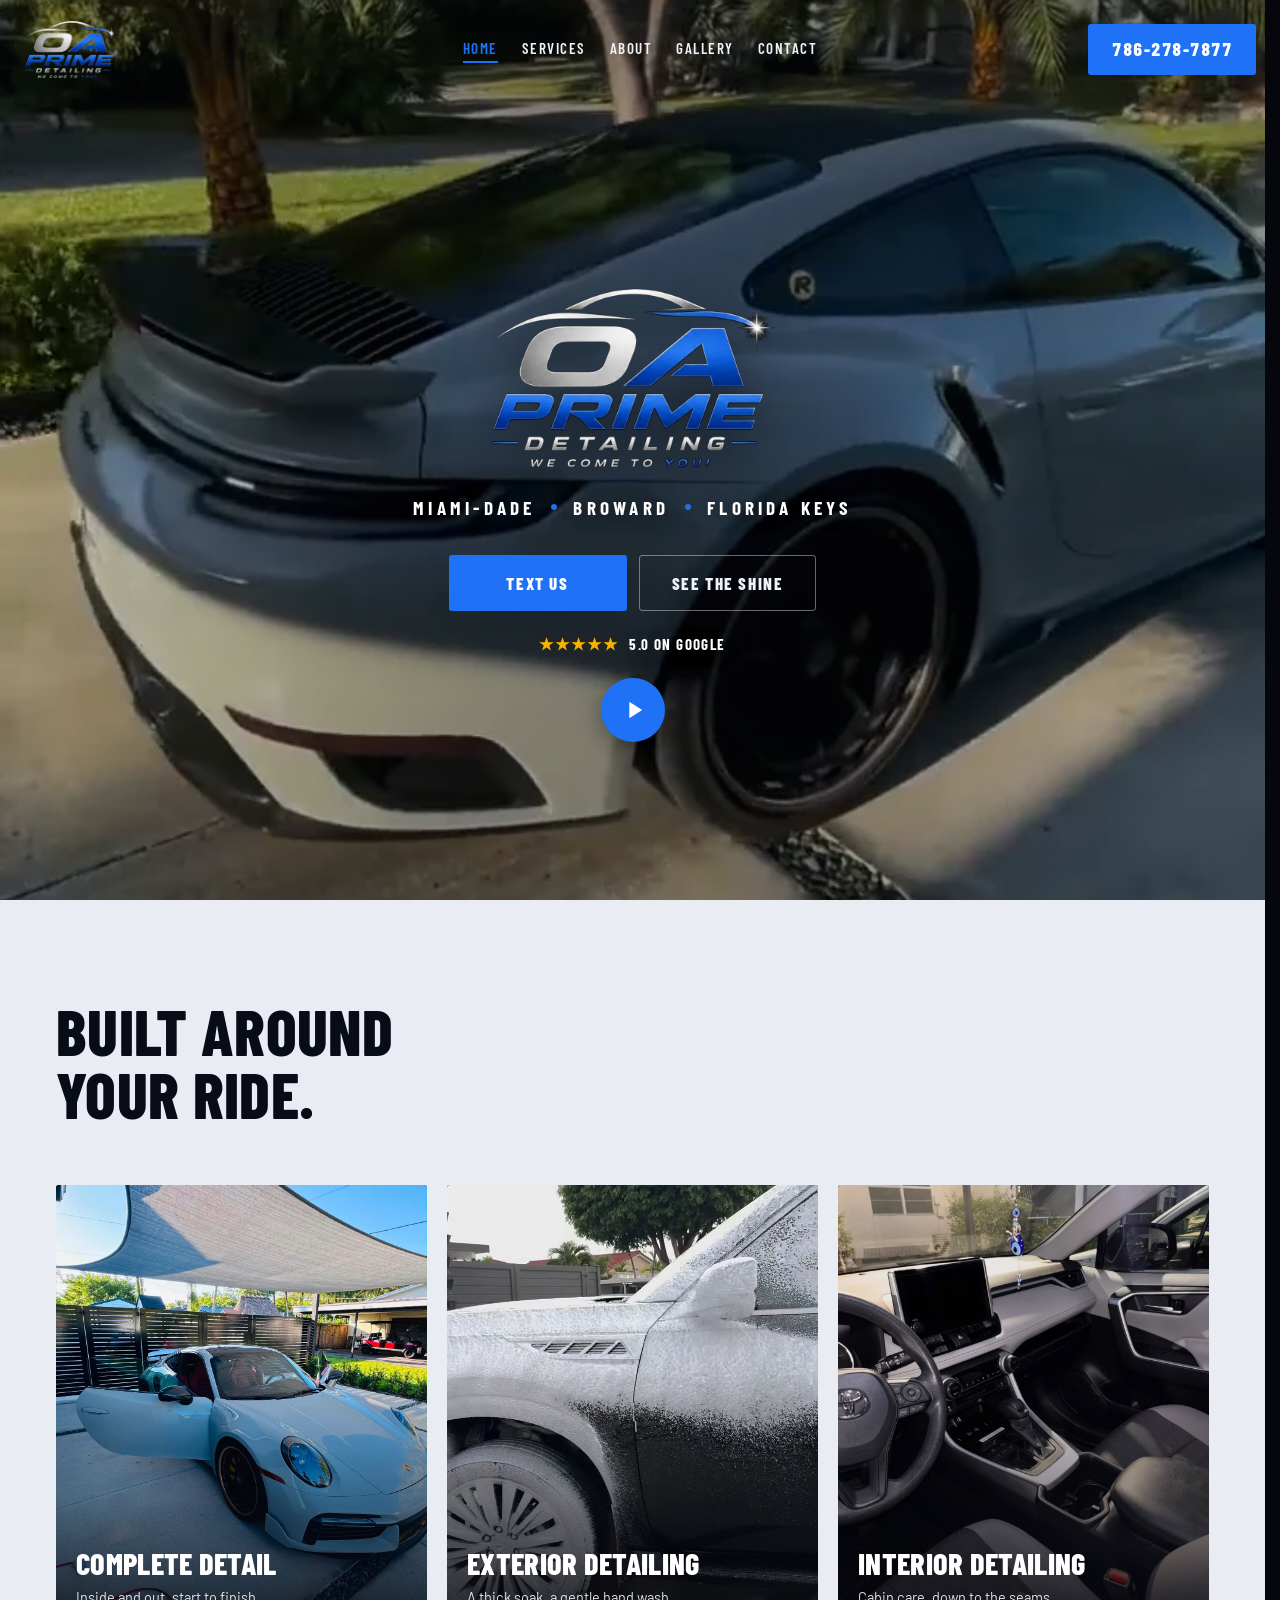
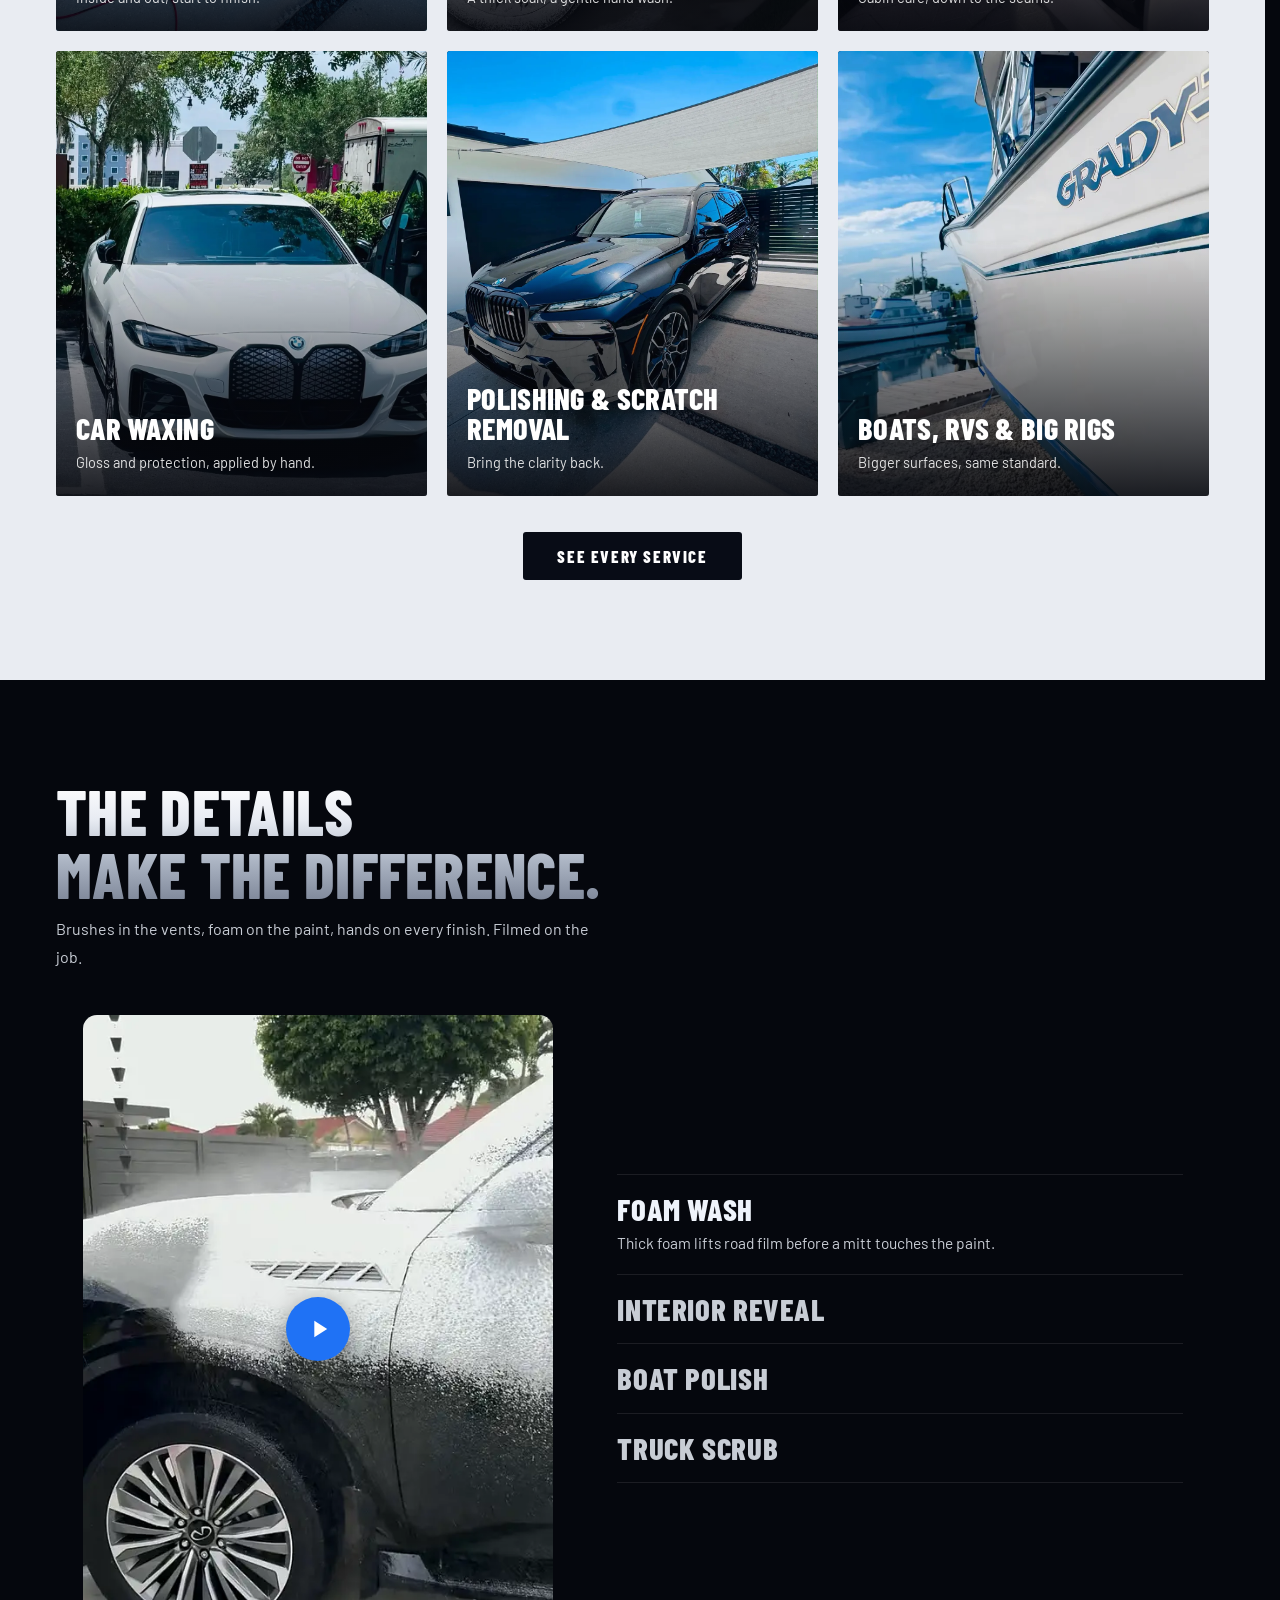
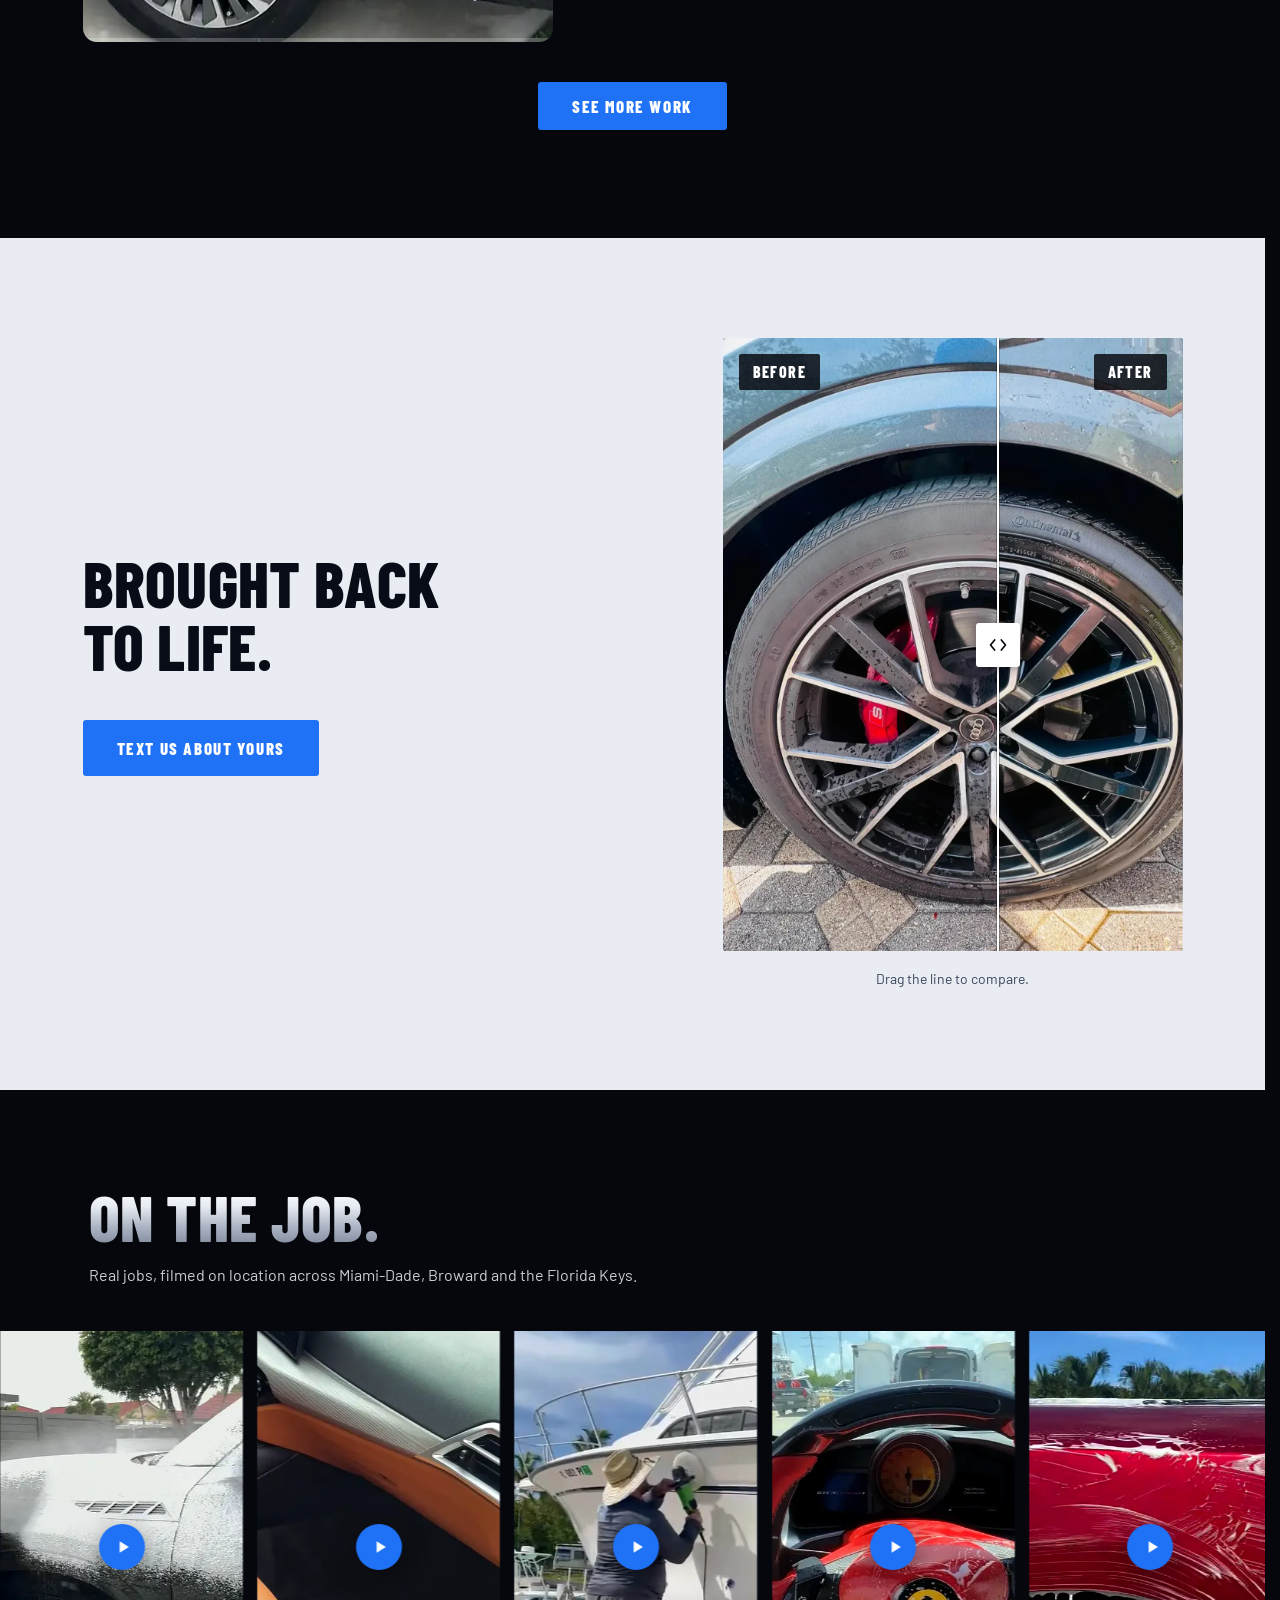
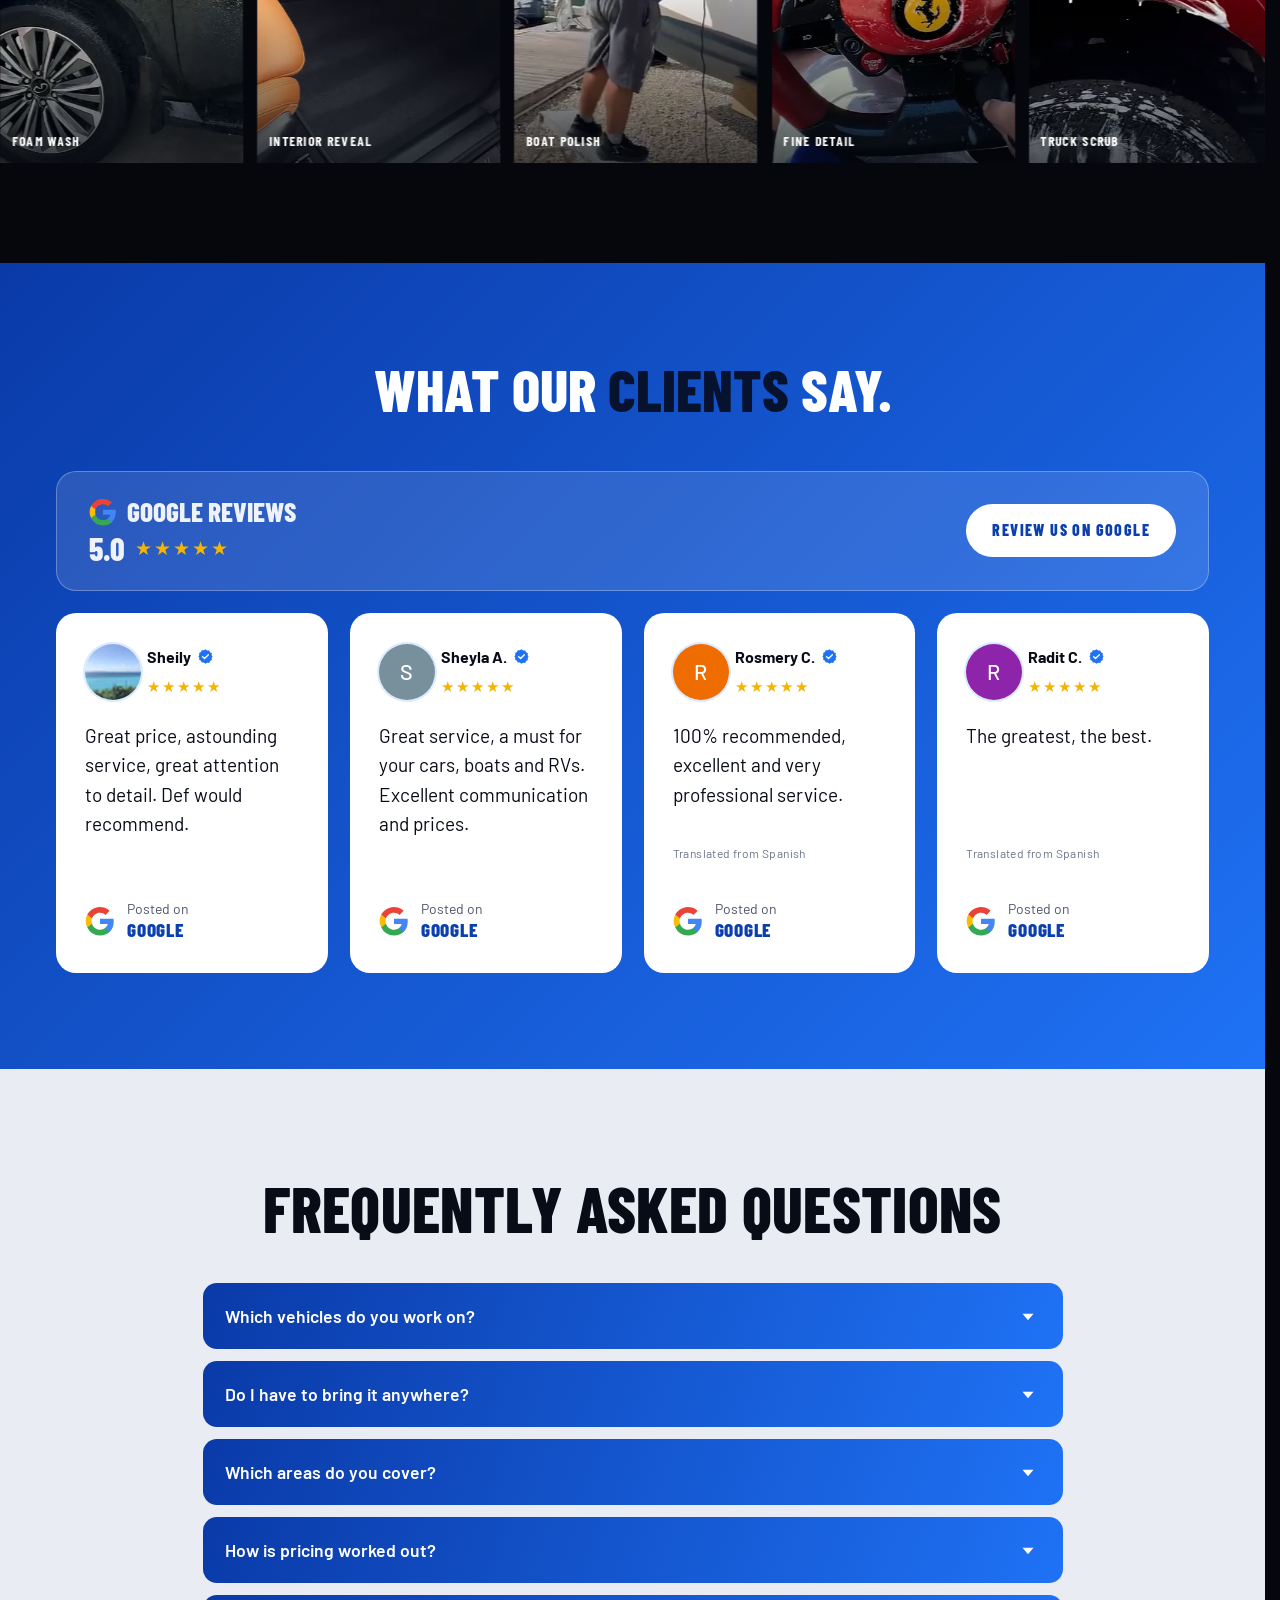
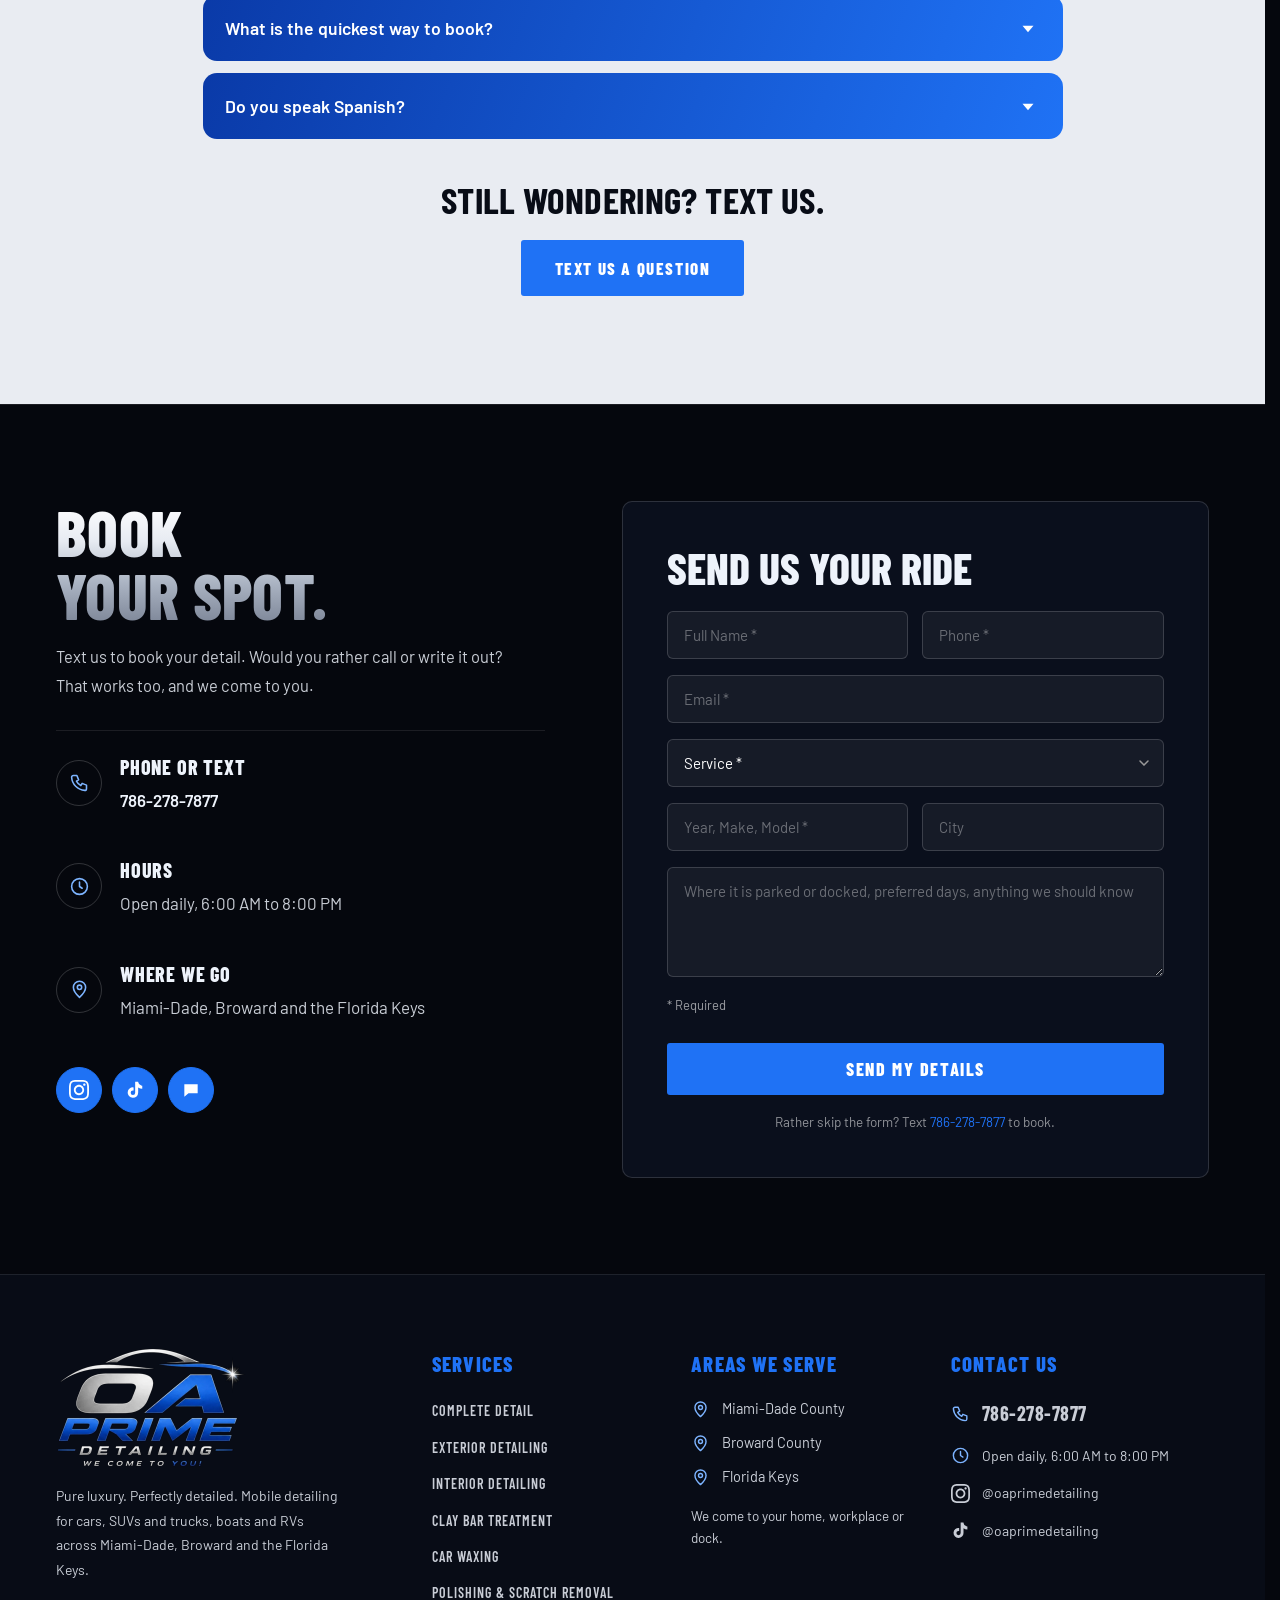
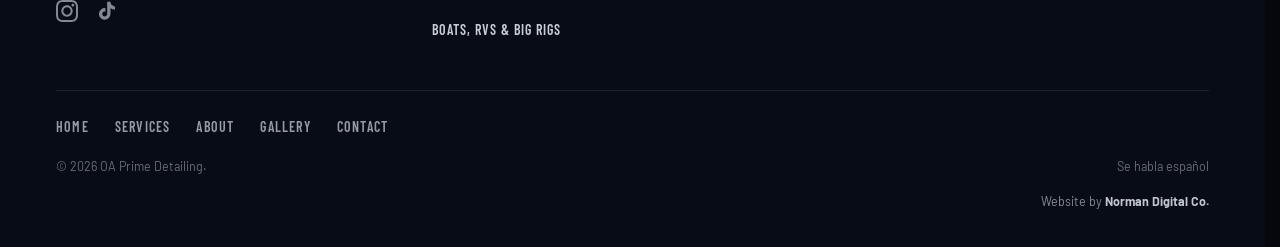
==== index.html @ d7a8d3ad "Update index.html" ====
<!DOCTYPE html>
<html lang="en">
<head>
<script>history.scrollRestoration='manual';</script>
<meta charset="UTF-8"/>
<meta name="viewport" content="width=device-width, initial-scale=1.0"/>
<title>OA Prime Detailing | Mobile Detailing in Miami, Broward &amp; the Florida Keys</title>
<meta name="description" content="Pure luxury, perfectly detailed. OA Prime Detailing is a mobile detailing service for cars, boats, RVs and trucks in Miami-Dade, Broward and the Florida Keys. We come to you. Call or text 786-278-7877. Se habla español."/>
<meta name="robots" content="index, follow"/>
<meta name="theme-color" content="#05070d"/>
<link rel="canonical" href="https://oaprimedetailing.com/"/>
<meta property="og:type" content="website"/>
<meta property="og:url" content="https://oaprimedetailing.com/"/>
<meta property="og:title" content="OA Prime Detailing | Mobile Detailing in Miami, Broward &amp; the Florida Keys"/>
<meta property="og:description" content="Pure luxury. Perfectly detailed. We come to you across Miami-Dade, Broward and the Florida Keys."/>
<meta property="og:image" content="https://oaprimedetailing.com/img/oaprime-og.jpg"/>
<meta property="og:image:width" content="1200"/>
<meta property="og:image:height" content="630"/>
<meta property="og:image:alt" content="OA Prime Detailing logo"/>
<meta name="twitter:card" content="summary_large_image"/>
<meta name="twitter:image" content="https://oaprimedetailing.com/img/oaprime-og.jpg"/>
<script type="application/ld+json">
{"@context":"https://schema.org","@type":"AutomotiveBusiness","name":"OA Prime Detailing","description":"Mobile detailing for cars, boats, RVs and trucks in Miami-Dade, Broward and the Florida Keys.","url":"https://oaprimedetailing.com","telephone":"+17862787877","image":"https://oaprimedetailing.com/img/oaprime-og.jpg","logo":"https://oaprimedetailing.com/img/oaprime-logo.webp","knowsLanguage":["en","es"],"sameAs":["https://www.instagram.com/oaprimedetailing/","https://www.tiktok.com/@oaprimedetailing"],"areaServed":[{"@type":"AdministrativeArea","name":"Miami-Dade County, FL"},{"@type":"AdministrativeArea","name":"Broward County, FL"},{"@type":"AdministrativeArea","name":"Florida Keys"}]}
</script>
<link rel="icon" type="image/x-icon" href="favicon.ico"/>
<link rel="icon" type="image/png" sizes="32x32" href="favicon-32x32.png"/>
<link rel="icon" type="image/png" sizes="16x16" href="favicon-16x16.png"/>
<link rel="apple-touch-icon" sizes="180x180" href="apple-touch-icon.png"/>
<link rel="preload" as="image" href="img/oaprime-logo.webp"/>
<link rel="preload" as="image" href="img/oaprime-hero-v4-poster.webp"/>
<link rel="preconnect" href="https://fonts.googleapis.com"/>
<link rel="preconnect" href="https://fonts.gstatic.com" crossorigin/>
<!-- Type: the OA Prime logo is a heavy, wide chrome-and-blue sans. Barlow Condensed carries the same weight for headings; Barlow handles reading text. -->
<link href="https://fonts.googleapis.com/css2?family=Barlow+Condensed:wght@600;700;800&family=Barlow:wght@400;500;600;700&display=swap" rel="stylesheet"/>
<!-- LAUNCH: paste the Google Analytics (gtag) snippet here, using the OA Prime property inside the Norman Digital Co GA account -->
<script>
(function(){
 function setVh(){document.documentElement.style.setProperty('--vh',(window.innerHeight*0.01)+'px');}
 setVh();
 window.addEventListener('orientationchange',function(){setTimeout(setVh,400);},{passive:true});
})();
</script>
<style>

*,*::before,*::after{box-sizing:border-box;margin:0;padding:0}
:root{
 /* Palette sampled from the Xceed logo: sky blue #3BA0F2 mid-tone, cyan #71D8F9 highlight, royal #2E64C8, navy #112353 shadow.
    Neutrals are tinted toward that blue instead of pure black/grey. */
 --y:#1F72F5;
 --yh:#7DB4FF;
 --yd:#0B3FAE;
 --yline:rgba(31,114,245,0.34);
 --bg:#05070d;
 --panel:#0b101c;
 --panel2:#101a30;
 --w:#e9ecf2;
 --w2:#dfe3ea;
 --td:#080c16;
 --tm:#3a455c;
 --ts:#667089;
 --text:#eef3fb;
 --text2:rgba(238,243,251,0.84);
 --muted:rgba(238,243,251,0.54);
 --line:rgba(255,255,255,0.09);
 --line2:rgba(255,255,255,0.17);
 --lined:rgba(10,16,32,0.12);
 --nav-h:100px;
 --pad:clamp(20px,5vw,56px);
 --H:'Barlow Condensed',sans-serif;
 --U:'Barlow Condensed',sans-serif;
 --B:'Barlow',sans-serif;
 --ease:cubic-bezier(.23,1,.32,1);
 --rad:3px;
}
html{scroll-behavior:auto;scrollbar-gutter:stable}
body{background:var(--bg);color:var(--text);font-family:var(--B);font-weight:400;line-height:1.65;overflow-x:hidden;overscroll-behavior-y:auto;-webkit-overflow-scrolling:touch}
a,button,[onclick]{touch-action:manipulation;-webkit-tap-highlight-color:transparent}
a{color:inherit;text-decoration:none}
img{display:block;max-width:100%}
button{font-family:inherit}
::selection{background:var(--y);color:#fff}


/* PAGE */
.page{display:none;opacity:0;width:100%}
.page.active{display:block}
.page.visible{opacity:1;transition:opacity .22s ease}

/* NAV */
nav{position:fixed;top:0;left:0;right:0;z-index:1000;height:var(--nav-h);padding:0 clamp(20px,4vw,48px);background:transparent;border-bottom:1px solid transparent;transition:background .25s ease,border-color .25s ease}
.nav-inner{position:relative;display:grid;grid-template-columns:minmax(0,1fr) auto minmax(0,1fr);align-items:center;column-gap:clamp(12px,2vw,40px);height:100%}
nav.scrolled{background:rgba(5,7,13,0.97);border-bottom-color:var(--line)}
nav.menu-open{background:transparent!important;border-bottom-color:transparent!important}
.nav-logo{cursor:pointer;display:flex;align-items:center;flex-shrink:0;justify-self:start}
.nav-logo-img{height:60px;width:auto;object-fit:contain}
.nav-links{grid-column:2;justify-self:center;display:flex;align-items:center;gap:clamp(14px,2vw,32px);min-width:0}
.nav-links a{font-family:var(--U);font-weight:600;font-size:16px;letter-spacing:1.8px;text-transform:uppercase;color:var(--text);cursor:pointer;position:relative;padding-bottom:3px;transition:color .2s ease}
.nav-links a::after{content:'';position:absolute;bottom:0;left:0;width:0;height:2px;background:var(--y);transition:width .25s var(--ease)}
.nav-links a.on{color:var(--y)}
.nav-links a.on::after{width:100%}
.nav-right{justify-self:end;display:flex;align-items:center;gap:14px;flex-shrink:0;justify-self:end}
@media(min-width:881px){nav{padding:0 clamp(24px,calc((100vw - 1320px)/2),200px)}}
@media(min-width:881px) and (max-width:1340px){.nav-phone{display:none}}
@media(min-width:881px) and (max-width:1700px){.nav-links{gap:24px}.nav-links a{font-size:15px;letter-spacing:1.5px}}
@media(min-width:881px) and (max-width:1180px){.nav-logo-img{height:54px}.nav-links{gap:clamp(12px,1.8vw,22px)}.nav-links a{font-size:15px;letter-spacing:1.3px}.nav-book{padding:10px 16px;font-size:15px;letter-spacing:1.3px}.nav-right{gap:10px}}
.nav-phone{display:flex;align-items:center;gap:7px;color:var(--text2);transition:color .2s ease}
.nav-phone span{font-family:var(--U);font-weight:700;font-size:17px;letter-spacing:.6px;white-space:nowrap;font-variant-numeric:lining-nums tabular-nums}
.nav-ig{display:flex;align-items:center;justify-content:center;width:38px;height:38px;border-radius:3px;border:1px solid var(--line2);transition:border-color .2s ease,color .2s ease;color:var(--text2)}
.nav-ig svg{width:17px;height:17px;fill:currentColor}
.nav-book{font-family:var(--U);font-weight:800;font-size:16px;letter-spacing:1.6px;text-transform:uppercase;white-space:nowrap;padding:11px 22px;background:var(--y);color:#fff;border:none;cursor:pointer;border-radius:3px;transition:background .2s ease,transform .15s ease;display:inline-block}
.nav-book:active,.btn-y:active,.f-submit:active{transform:scale(0.97)}
@media(min-width:881px) and (max-width:1330px){.nav-book .lg{display:none}}
@media(min-width:881px) and (max-width:1000px){.nav-links{gap:12px}.nav-links a{font-size:13.5px;letter-spacing:.7px}.nav-logo-img{height:46px}.nav-book{padding:10px 13px;font-size:14px;letter-spacing:1px}.nav-right{gap:8px}}
@media(min-width:881px) and (max-width:1240px){.nav-ig{display:none}}
.nav-call{display:none;align-items:center;justify-content:center;height:42px;padding:0 20px;background:var(--y);color:#fff;font-family:var(--U);font-weight:800;font-size:16px;letter-spacing:1.5px;text-transform:uppercase;border-radius:3px;transition:transform .15s ease}
.nav-call:active{transform:scale(0.96)}
.ham{display:none;flex-direction:column;align-items:flex-end;gap:6px;cursor:pointer;padding:11px 12px;background:rgba(255,255,255,0.05);border:1px solid var(--line2);border-radius:3px}
.ham span{height:2px;background:var(--text);display:block;border-radius:2px;width:24px;transition:transform .25s var(--ease),opacity .2s ease}
.ham.open{align-items:center}
.ham.open span{width:22px}
.ham.open span:nth-child(1){transform:rotate(45deg) translate(5px,5px)}
.ham.open span:nth-child(2){opacity:0}
.ham.open span:nth-child(3){transform:rotate(-45deg) translate(5px,-5px)}

/* MOBILE MENU */
.mob{display:none;position:fixed;inset:0;background:#05070d;z-index:999;flex-direction:column;align-items:stretch;justify-content:flex-start;overflow-y:auto;padding:calc(var(--nav-h) + 36px) 28px 36px}
.mob.open{display:flex}
.mob-x{display:none;position:absolute;top:22px;right:24px;background:none;border:none;color:rgba(238,243,251,0.45);cursor:pointer;line-height:1;padding:8px;transition:color .2s ease}
.mob-links{display:flex;flex-direction:column;align-items:stretch;width:100%;text-align:left}
.mob-links a{font-family:var(--H);font-weight:800;font-size:clamp(2.6rem,12.5vw,3.5rem);line-height:1;letter-spacing:.5px;text-transform:uppercase;color:var(--text);cursor:pointer;padding:11px 0;text-align:left;display:block;border:none}
@media(max-height:760px){.mob-links a{padding:7px 0;font-size:clamp(2.2rem,10.5vw,2.9rem)}}
.mob-links a:active{color:var(--y)}
.mob-links a.on{color:var(--y)}
.mob-bottom{margin-top:auto;padding-top:32px;display:flex;flex-direction:column;align-items:flex-start;gap:14px;width:100%;border-top:1px solid rgba(238,243,251,0.14)}
.mob-book{font-family:var(--U);font-weight:800;font-size:18px;letter-spacing:1.5px;text-transform:uppercase;color:#fff;background:var(--y);padding:15px;border-radius:4px;border:none;cursor:pointer;width:100%;text-align:center;display:block}
.mob-ig{font-family:var(--U);font-weight:600;font-size:17px;letter-spacing:1px;color:rgba(238,243,251,0.75)}
.mob-tel{font-family:var(--U);font-weight:700;font-size:26px;letter-spacing:1px;color:var(--text);margin-top:6px}

/* ICON UTILS */
.soc-row{display:flex;gap:10px;align-items:center;flex-wrap:wrap}

/* BUTTONS */
.btn-y{font-family:var(--U);font-weight:800;font-size:17px;letter-spacing:1.6px;text-transform:uppercase;padding:14px 34px;background:var(--y);color:#fff;border:none;cursor:pointer;border-radius:3px;transition:background .2s ease,transform .15s ease;display:inline-block;text-align:center}
.btn-o{font-family:var(--U);font-weight:800;font-size:17px;letter-spacing:1.6px;text-transform:uppercase;padding:13px 32px;background:transparent;border:1px solid rgba(238,243,251,0.42);color:var(--text);cursor:pointer;border-radius:3px;transition:border-color .2s ease,color .2s ease;display:inline-block;text-align:center}
.btn-dark{font-family:var(--U);font-weight:800;font-size:17px;letter-spacing:1.6px;text-transform:uppercase;padding:14px 34px;background:var(--td);color:#fff;border:none;cursor:pointer;border-radius:3px;transition:background .2s ease,transform .15s ease;display:inline-block}

/* HERO - portrait footage: framed on desktop over its own blurred copy, full-bleed on mobile */
.hero{position:relative;min-height:calc(var(--vh,1vh)*100);overflow:hidden;contain:paint;display:flex;align-items:center;justify-content:center;background:var(--bg);text-align:center}
.hero-bg{position:absolute;inset:0;z-index:1;overflow:hidden}
.hero-bg video{width:100%;height:100%;object-fit:cover;object-position:center;pointer-events:none;display:block}
.hero-ov{position:absolute;inset:0;z-index:2;background:radial-gradient(ellipse at 50% 58%,rgba(5,7,12,.34) 0%,rgba(5,7,12,.06) 70%),linear-gradient(180deg,rgba(5,7,12,.5) 0%,rgba(5,7,12,.1) 38%,rgba(5,7,12,.32) 100%)}
.hero-content{position:relative;z-index:10;width:100%;max-width:860px;align-self:stretch;padding:calc(var(--nav-h) + 8px) var(--pad) 64px;display:flex;flex-direction:column;align-items:center;justify-content:center}
.hero-lower{display:flex;flex-direction:column;align-items:center}
.hero-logo{width:min(clamp(230px,24vw,330px),32vh);height:auto;margin:0 0 22px;filter:drop-shadow(0 10px 28px rgba(0,0,0,.6))}
.hero-h{font-family:var(--H);font-weight:800;text-transform:uppercase;font-size:clamp(2.4rem,5vw,4.2rem);line-height:.95;letter-spacing:.01em;color:#fff;margin:0 0 26px;text-shadow:0 3px 22px rgba(0,0,0,.55)}
.hero-h span{display:inline-block;margin:0 .14em}
.hero-h .acc{background:linear-gradient(180deg,#b9d6ff 0%,#5a9dff 45%,#1f72f5 100%);-webkit-background-clip:text;background-clip:text;-webkit-text-fill-color:transparent;color:#1f72f5;text-shadow:none}
.hero-sub{font-size:clamp(15px,1.3vw,18px);color:var(--w);max-width:580px;margin:0 auto 30px;line-height:1.65;text-shadow:0 2px 14px rgba(0,0,0,.6)}
.hero-btns{display:flex;gap:12px;flex-wrap:wrap;justify-content:center}

/* SECTION SHARED */
.sec{padding:clamp(60px,9vw,100px) var(--pad)}
.sec-inner{max-width:1200px;margin:auto}
.sec-h{font-family:var(--H);font-weight:800;font-size:clamp(2.3rem,5vw,4rem);line-height:.98;text-transform:uppercase;letter-spacing:.005em;color:var(--text);margin-bottom:16px}
.sec-h.dark{color:var(--td)}
.sec-h:not(.dark){background:linear-gradient(180deg,#ffffff 0%,#e7ebf2 32%,#aab3c2 66%,#7b8496 100%);-webkit-background-clip:text;background-clip:text;-webkit-text-fill-color:transparent;color:#aab3c2}
.sec-sub{font-size:16px;color:var(--text2);max-width:540px;line-height:1.75}
.sec-sub.dark{color:var(--tm)}

/* HOME "WHAT WE DO" - image cards */
.home-svc-grid{display:grid;grid-template-columns:repeat(4,1fr);gap:18px;margin-top:clamp(32px,4vw,48px)}
.home-svc-card{position:relative;display:flex;flex-direction:column;border-radius:var(--rad);overflow:hidden;cursor:pointer;background:#0b1120;border:1px solid rgba(255,255,255,.08)}
.home-svc-img{position:relative;aspect-ratio:4/3.3;overflow:hidden;flex-shrink:0}
.home-svc-img img{width:100%;height:100%;object-fit:cover;object-position:50% var(--py,60%);transition:transform .5s var(--ease)}
.home-svc-cap{position:relative;flex:1;z-index:2;padding:20px 20px 22px;border-top:3px solid var(--y)}
.home-svc-price{position:absolute;top:12px;right:12px;z-index:2;font-family:var(--H);font-weight:800;font-size:1.35rem;letter-spacing:.03em;line-height:1;color:#fff;background:rgba(5,7,13,.86);padding:7px 12px 6px;border-radius:var(--rad)}
.home-svc-cap h3{font-family:var(--H);font-weight:800;font-size:1.55rem;letter-spacing:.02em;text-transform:uppercase;color:#fff;line-height:1.05;margin-bottom:8px}
.home-svc-cap p{font-size:14px;color:rgba(255,255,255,0.86);line-height:1.65}
.home-svc-link{display:inline-flex;align-items:center;gap:6px;margin-top:12px;font-family:var(--U);font-weight:800;font-size:15px;letter-spacing:1.5px;text-transform:uppercase;color:var(--y)}
.home-svc-link svg{width:12px;height:12px;transition:transform .2s var(--ease)}
@media(max-width:1000px){.home-svc-grid{grid-template-columns:repeat(2,1fr)}}
@media(min-width:881px) and (max-width:1540px){.nav-phone,.nav-ig{display:none}}
@media(max-width:560px){.home-svc-grid{grid-template-columns:1fr}.home-svc-img{aspect-ratio:4/3}}

/* CLIPS - muted looping work videos */
.clips-grid{display:grid;grid-template-columns:repeat(4,1fr);gap:12px;margin-top:clamp(28px,4vw,44px)}
.clip-item{position:relative;border-radius:var(--rad);overflow:hidden;aspect-ratio:3/4;background:var(--panel);isolation:isolate}
.clip-item video{position:absolute;inset:0;width:100%;height:100%;object-fit:cover;display:block;pointer-events:none;background:var(--panel)}
.clip-ov{position:absolute;inset:0;background:linear-gradient(180deg,rgba(0,0,0,0) 62%,rgba(5,8,16,.62) 100%);pointer-events:none}
.clip-name{position:absolute;left:14px;bottom:12px;z-index:2;font-family:var(--U);font-weight:700;font-size:16px;letter-spacing:1.4px;text-transform:uppercase;color:#fff}
@media(max-width:880px){
 .clips-grid{grid-template-columns:repeat(2,1fr);gap:8px}
 .clip-name{left:10px;bottom:9px;font-size:14px;letter-spacing:1.1px}
}

/* ABOUT */
.about-split{display:grid;grid-template-columns:1fr 1fr;gap:clamp(32px,5vw,64px);align-items:center}
.about-split-img{min-height:520px;position:relative}
.about-split-text{display:flex;flex-direction:column;justify-content:center;padding:clamp(8px,2vw,24px) 0}
.about-row-h{font-family:var(--H);font-weight:800;font-size:clamp(2rem,3.6vw,3rem);text-transform:uppercase;letter-spacing:.01em;line-height:1;color:var(--td);margin:0 0 20px;max-width:480px}
.about-row-p{font-size:16px;color:var(--tm);line-height:1.85;max-width:460px}
.ab-simple{background:var(--w);padding:clamp(56px,8vw,104px) var(--pad)}
.ab-simple-in{max-width:1200px;margin:0 auto}
.ab-row{max-width:640px;margin:0 auto;text-align:center}
.ab-row .about-row-h{margin:0 auto 18px;max-width:none}
.ab-row .about-row-p{max-width:none;margin:0 auto}
.ab-trio{display:grid;grid-template-columns:repeat(3,1fr);gap:clamp(10px,1.6vw,18px);margin:clamp(40px,6vw,72px) 0}
.ab-trio img{width:100%;aspect-ratio:4/5;object-fit:cover;border-radius:3px;display:block}
.ab-how{background:var(--bg);padding:clamp(60px,8vw,104px) var(--pad)}
.ab-how-in{max-width:1200px;margin:0 auto}
.ab-how-cols{display:grid;grid-template-columns:repeat(3,1fr);border-top:1px solid var(--yline)}
.ab-how-cols>div{padding:26px clamp(18px,3vw,40px) 0 0}
.ab-how-cols>div+div{padding-left:clamp(18px,3vw,40px);border-left:1px solid var(--yline)}
.ab-how-cols h4{font-family:var(--H);font-weight:800;font-size:1.65rem;text-transform:uppercase;letter-spacing:.02em;color:#fff;margin:0 0 10px;line-height:1.05}
.ab-how-cols p{font-size:15.5px;color:var(--text2);line-height:1.8;max-width:330px}
@media(max-width:880px){.ab-trio{display:flex;overflow-x:auto;scroll-snap-type:x mandatory;gap:10px;margin:32px calc(var(--pad)*-1);padding:0 var(--pad);scrollbar-width:none;-webkit-overflow-scrolling:touch}.ab-trio::-webkit-scrollbar{display:none}.ab-trio img{flex:0 0 76%;scroll-snap-align:center;aspect-ratio:4/5}.ab-how-cols{grid-template-columns:1fr}.ab-how-cols>div,.ab-how-cols>div+div{padding:22px 0;border-left:none;border-bottom:1px solid var(--yline)}.ab-how-cols p{max-width:none}}

/* SERVICE CARDS */
.svc-grid{display:flex;flex-direction:column;margin-top:clamp(40px,5vw,60px)}
.svc-card{background:#0b1120;border:1px solid rgba(255,255,255,0.1);border-radius:var(--rad);overflow:hidden;display:flex;flex-direction:column;margin-bottom:20px;transition:border-color .25s ease}
.svc-top{display:flex;flex-direction:row}
.svc-img-wrap{overflow:hidden;width:320px;height:320px;flex-shrink:0;position:relative}
.svc-img{width:100%;height:100%;object-fit:cover;object-position:50% var(--py,50%);display:block;transition:transform .5s var(--ease)}
.svc-body{padding:clamp(22px,3.5vw,30px);display:flex;flex-direction:row;flex:1;gap:clamp(20px,3vw,40px);align-items:center;min-height:320px}
.svc-body-main{flex:1;display:flex;flex-direction:column}
.svc-tag{font-family:var(--U);font-weight:700;font-size:15px;letter-spacing:1.4px;text-transform:uppercase;color:var(--y);margin-bottom:6px}
.svc-meta{display:flex;flex-direction:column;gap:12px;margin-bottom:16px}
.svc-meta-label{font-size:12px;font-weight:500;color:rgba(255,255,255,0.45);margin-bottom:2px}
.svc-meta-val{font-family:var(--U);font-size:17px;font-weight:600;color:rgba(255,255,255,0.78);letter-spacing:.3px}
.svc-price{font-family:var(--H);font-weight:800;font-size:2.6rem;line-height:1;color:#fff;letter-spacing:.01em}
.svc-name{font-family:var(--H);font-weight:800;font-size:clamp(1.9rem,3vw,2.5rem);text-transform:uppercase;letter-spacing:.015em;margin-bottom:12px;color:#fff;line-height:1}
.svc-desc{font-size:15px;color:rgba(255,255,255,0.72);line-height:1.75;flex:1}
.svc-body-cta{display:flex;flex-direction:column;align-items:stretch;justify-content:center;gap:12px;flex-shrink:0;width:200px}
.svc-cta-row{display:flex;gap:8px;align-items:stretch}
.svc-card-book{display:block;flex:1;font-family:var(--U);font-weight:800;font-size:16px;letter-spacing:1.2px;text-transform:uppercase;padding:13px 10px;background:var(--y);color:#fff;border:none;cursor:pointer;border-radius:3px;text-align:center;transition:background .2s ease;white-space:nowrap}
.svc-expand-btn{width:44px;flex-shrink:0;border:1px solid rgba(255,255,255,0.22);border-radius:3px;background:none;color:rgba(255,255,255,0.65);display:flex;align-items:center;justify-content:center;cursor:pointer;transition:border-color .2s ease,color .2s ease}
.svc-chev{width:13px;height:13px;transition:transform .25s var(--ease);flex-shrink:0;fill:none;stroke:currentColor;stroke-width:2;stroke-linecap:round;stroke-linejoin:round}
.svc-card.open .svc-chev{transform:rotate(180deg)}
.svc-acc-body{max-height:0;overflow:hidden;transition:max-height .3s var(--ease);padding:0 clamp(22px,3.5vw,30px)}
.svc-card.open .svc-acc-body{max-height:380px;border-top:1px solid rgba(255,255,255,0.08)}
.svc-inc{list-style:none;padding:16px 0 22px;display:grid;grid-template-columns:1fr 1fr;gap:8px 20px}
.svc-inc li{font-size:14px;color:rgba(255,255,255,0.7);display:flex;align-items:flex-start;gap:10px;line-height:1.5}
.svc-inc li::before{content:'';width:6px;height:6px;border-radius:50%;background:var(--y);flex-shrink:0;margin-top:8px}

/* FAQ */
.faq-list{display:flex;flex-direction:column;margin-top:clamp(36px,5vw,52px)}
.faq-item{border-bottom:1px solid rgba(255,255,255,0.13)}
.faq-item:first-child{border-top:1px solid rgba(255,255,255,0.13)}
.faq-btn{width:100%;display:flex;align-items:center;justify-content:space-between;background:none;border:none;padding:22px 0;cursor:pointer;text-align:left;gap:16px;color:inherit}
.faq-q{font-family:var(--B);font-weight:600;font-size:clamp(1rem,1.5vw,1.1rem);color:var(--text);transition:color .2s ease}
.faq-icon{width:26px;height:26px;flex-shrink:0;display:flex;align-items:center;justify-content:center}
.faq-icon svg{width:22px;height:22px;fill:var(--muted);stroke:none;transition:fill .2s ease,transform .3s var(--ease)}
.faq-item.open .faq-icon svg{fill:var(--y);transform:rotate(180deg)}
.faq-ans{max-height:0;overflow:hidden;transition:max-height .3s var(--ease)}
.faq-item.open .faq-ans{max-height:320px}
.faq-ans p{font-size:15px;color:var(--text2);line-height:1.8;padding-bottom:20px;max-width:680px}

/* GALLERY */
.gal-grid{column-count:3;column-gap:10px;margin-top:clamp(32px,4vw,48px)}
.gal-item{break-inside:avoid;margin-bottom:10px;overflow:hidden;cursor:pointer;position:relative;background:var(--panel);border-radius:var(--rad);display:block;aspect-ratio:3/4}
.gal-item.sq{aspect-ratio:1/1}
.gal-item img{width:100%;height:100%;display:block;object-fit:cover;opacity:0;transition:transform .5s var(--ease),opacity .45s ease}
.gal-item img.ld{opacity:1}
.gal-ov{position:absolute;inset:0;border-radius:var(--rad);background:rgba(5,7,13,0);display:flex;align-items:center;justify-content:center;transition:background .25s ease;pointer-events:none}
.gal-ov span{font-family:var(--U);font-size:15px;font-weight:700;letter-spacing:4px;text-transform:uppercase;color:#fff;opacity:0;transition:opacity .25s ease}

/* LIGHTBOX */
.lb{display:none;position:fixed;inset:0;background:rgba(4,7,13,.97);z-index:2000;align-items:center;justify-content:center}
.lb.open{display:flex}
.lb img{max-width:92vw;max-height:90vh;object-fit:contain;border-radius:2px}
.lb-x{position:absolute;top:20px;right:24px;background:none;border:none;color:rgba(255,255,255,.6);font-size:2rem;cursor:pointer;line-height:1}
.lb-prev,.lb-next{position:absolute;top:50%;transform:translateY(-50%);background:rgba(255,255,255,.05);border:1px solid rgba(255,255,255,.14);color:rgba(255,255,255,.6);font-size:1.5rem;cursor:pointer;padding:12px 16px;border-radius:3px;transition:border-color .2s ease,color .2s ease}
.lb-prev{left:14px}.lb-next{right:14px}

/* SOCIAL */
.soc-sec{background:var(--w2);padding:clamp(56px,8vw,88px) var(--pad);text-align:center;border-top:1px solid var(--lined)}
.soc-sec h3{font-family:var(--H);font-weight:800;font-size:clamp(2rem,4vw,3rem);text-transform:uppercase;letter-spacing:.01em;color:var(--td);margin-bottom:10px;line-height:1}
.soc-sec p{font-size:15px;color:var(--ts);margin:0 auto 30px;max-width:460px}
.soc-cards{display:flex;align-items:center;justify-content:center;gap:14px;flex-wrap:wrap}
.soc-card{display:flex;align-items:center;gap:14px;background:var(--w);border:1px solid var(--lined);border-radius:var(--rad);padding:16px 26px;transition:border-color .2s ease,transform .2s var(--ease)}
.soc-card svg{width:22px;height:22px;fill:var(--td);flex-shrink:0}
.soc-card-name{font-family:var(--U);font-weight:700;font-size:18px;color:var(--td);display:block;text-align:left;letter-spacing:.5px}
.soc-card-handle{font-size:13px;letter-spacing:.2px;color:var(--ts);display:block;margin-top:2px;text-align:left}

/* CONTACT + FORM */
.contact-grid{display:grid;grid-template-columns:1fr 1.1fr;gap:clamp(40px,7vw,88px);align-items:start}
.contact-info .sec-h{font-size:clamp(2.2rem,4vw,3.2rem);margin-bottom:16px}
.contact-info>p{font-size:15.5px;line-height:1.8;margin-bottom:30px;max-width:420px}
.c-rows{display:flex;flex-direction:column;gap:14px;margin-bottom:28px}
.c-row{display:flex;align-items:flex-start;gap:14px}
.c-label{font-family:var(--U);font-weight:800;font-size:19px;letter-spacing:1.5px;text-transform:uppercase;color:var(--td);min-width:150px;padding-top:2px;line-height:1.3}
.c-val{font-family:var(--B);font-weight:600;font-size:18px;line-height:1.45;color:var(--td)}
.form-card{background:var(--td);border-radius:var(--rad);padding:clamp(28px,4vw,40px)}
.form{display:flex;flex-direction:column;gap:16px}
.f-row{display:grid;grid-template-columns:1fr 1fr;gap:14px}
.f-group{display:flex;flex-direction:column;gap:8px}
.f-group label{font-family:var(--U);font-size:15px;font-weight:700;letter-spacing:1.4px;text-transform:uppercase;color:rgba(255,255,255,0.7)}
.f-group input,.f-group select,.f-group textarea{background:rgba(255,255,255,0.05);border:1px solid rgba(255,255,255,0.16);border-radius:2px;color:#fff;font-family:var(--B);font-weight:400;font-size:15px;padding:14px 16px;outline:none;width:100%;-webkit-appearance:none;transition:border-color .2s ease,box-shadow .2s ease}
.f-group input::placeholder,.f-group textarea::placeholder{color:rgba(255,255,255,0.36)}
.f-group select{cursor:pointer;background-image:url("data:image/svg+xml,%3Csvg xmlns='http://www.w3.org/2000/svg' width='10' height='6'%3E%3Cpath d='M1 1l4 4 4-4' stroke='%23999' stroke-width='1.5' fill='none' stroke-linecap='round'/%3E%3C/svg%3E");background-repeat:no-repeat;background-position:right 14px center;padding-right:36px}
.f-group select option{background:var(--td);color:#fff}
.f-group input:focus,.f-group select:focus,.f-group textarea:focus{border-color:var(--y);box-shadow:0 0 0 3px rgba(31,114,245,0.18)}
.f-group textarea{resize:vertical;min-height:110px}
.f-submit{font-family:var(--U);font-weight:800;font-size:18px;letter-spacing:1.6px;text-transform:uppercase;color:#fff;background:var(--y);border:none;padding:15px;cursor:pointer;width:100%;border-radius:3px;transition:background .2s ease,transform .15s ease}
.f-submit:disabled{opacity:.7;cursor:default}
.f-ok{display:none;font-family:var(--U);font-weight:600;font-size:16px;letter-spacing:1.3px;text-transform:uppercase;color:var(--y);text-align:center;padding:14px;border:1px solid var(--yline);border-radius:4px}
.f-note{font-size:13.5px;color:rgba(255,255,255,0.55);text-align:center;margin-top:16px}
.f-note a{color:var(--y);transition:color .2s ease}

/* CTA BAND */
.cta-band{background:linear-gradient(110deg,#0a3aa8 0%,#1f72f5 100%);padding:clamp(32px,5vw,44px) var(--pad);text-align:center;display:flex;flex-wrap:wrap;align-items:center;justify-content:center;gap:clamp(14px,3vw,28px)}
.cta-band h2{font-family:var(--H);font-weight:800;font-size:clamp(1.7rem,3vw,2.3rem);text-transform:uppercase;letter-spacing:.01em;color:var(--text);line-height:1;margin:0}
.cta-band p{font-size:15.5px;color:#fff;margin:0;max-width:420px;text-align:left}
.cta-band .btn-y,.cta-band button{flex-shrink:0}

/* BEFORE / AFTER SLIDER */
.ba-wrap{max-width:min(560px,calc((var(--vh,1vh)*100 - 200px)*.75));min-width:min(100%,300px);margin:0 auto}
.ba-slider{position:relative;aspect-ratio:3/4;margin:0 auto;border-radius:var(--rad);overflow:hidden;user-select:none;-webkit-user-select:none;cursor:ew-resize;background:#000;touch-action:pan-y}
.ba-slider:focus-visible{outline:2px solid var(--y);outline-offset:3px}
.ba-slider img{position:absolute;inset:0;width:100%;height:100%;object-fit:cover;display:block;pointer-events:none}
.ba-slider .ba-after{position:absolute;inset:0;width:100%;height:100%;overflow:hidden;clip-path:inset(0 0 0 50%)}
.ba-tag{position:absolute;top:16px;font-family:var(--U);font-weight:800;font-size:16px;letter-spacing:1.4px;text-transform:uppercase;color:#fff;background:rgba(5,7,13,0.82);padding:5px 14px;border-radius:2px;pointer-events:none;z-index:2}
.ba-tag.tag-before{left:16px}
.ba-tag.tag-after{right:16px}
.ba-handle{position:absolute;top:0;bottom:0;left:50%;width:0;pointer-events:none;z-index:3}
.ba-handle::before{content:'';position:absolute;top:0;bottom:0;left:-1px;width:2px;background:#fff;box-shadow:0 0 0 1px rgba(0,0,0,0.25)}
.ba-handle-grip{position:absolute;top:50%;left:50%;transform:translate(-50%,-50%);width:44px;height:44px;border-radius:3px;background:#fff;display:flex;align-items:center;justify-content:center;box-shadow:0 2px 10px rgba(0,0,0,0.35)}
.ba-handle-grip svg{width:20px;height:20px}
.ba-cap{text-align:center;margin-top:16px;font-size:14px;color:var(--text2)}

/* FOOTER */
footer{background:#080c16;border-top:1px solid var(--line);padding:clamp(48px,7vw,72px) var(--pad) clamp(24px,3vw,36px)}
.footer-top{max-width:1200px;margin:0 auto;display:grid;grid-template-columns:1.3fr .85fr .85fr 1fr;gap:clamp(24px,4vw,40px);padding-bottom:clamp(36px,5vw,48px);border-bottom:1px solid var(--line);margin-bottom:24px}
.f-logo{width:clamp(150px,15vw,190px);height:auto;display:block;margin-bottom:16px}
.f-brand p{font-size:14px;color:var(--text2);line-height:1.75;max-width:290px;margin-bottom:18px}
.f-soc-row{display:flex;gap:10px}
.f-soc-row a{width:36px;height:36px;border-radius:3px;background:rgba(255,255,255,0.05);border:1px solid var(--line2);display:flex;align-items:center;justify-content:center;color:var(--muted);transition:color .2s ease,border-color .2s ease}
.f-soc-row a svg{width:16px;height:16px;fill:currentColor}
.f-col h4{font-family:var(--H);font-weight:800;font-size:1.3rem;letter-spacing:.06em;text-transform:uppercase;color:var(--y);margin-bottom:16px}
.f-col ul{list-style:none;display:flex;flex-direction:column;gap:10px}
.f-col ul li a,.f-col ul li span{font-size:14px;color:var(--text2);transition:color .2s ease;cursor:pointer}
.f-phone{display:block;font-family:var(--U);font-weight:700;font-size:1.4rem;color:var(--text);letter-spacing:.5px;margin-bottom:14px}
.f-hours{margin-bottom:16px;padding:12px 0;border-top:1px solid var(--line);border-bottom:1px solid var(--line)}
.f-hours-row{display:flex;justify-content:space-between;gap:12px;font-size:14px;font-weight:500;color:var(--text2);padding:3px 0}
.f-hours-row span:first-child{font-family:var(--U);font-weight:700;text-transform:uppercase;letter-spacing:1px;font-size:15px}
.footer-bottom{max-width:1200px;margin:0 auto;display:flex;justify-content:space-between;align-items:center;gap:10px;flex-wrap:wrap}
.footer-bottom p{font-size:12.5px;color:rgba(238,243,251,0.4)}

/* HOVER - only on devices that actually hover */
@media(hover:hover) and (pointer:fine){
 .nav-links a:hover{color:var(--y)}.nav-links a:hover::after{width:100%}
 .nav-ig:hover{border-color:var(--y);color:var(--y)}
 .nav-phone:hover{color:var(--y)}
 .nav-book:hover,.btn-y:hover,.mob-book:hover{background:#fff;color:#05070d}
 .btn-y:hover{transform:translateY(-2px)}
 .btn-o:hover{border-color:var(--y);color:var(--y)}
 .btn-dark:hover{background:#1a2540;transform:translateY(-2px)}
 .mob-x:hover{color:var(--text)}
 .home-svc-card:hover .home-svc-img img{transform:scale(1.05)}
 .home-svc-card:hover .home-svc-link svg{transform:translateX(3px)}
 .svc-card:hover{border-color:rgba(31,114,245,0.45)}
 .svc-card:hover .svc-img{transform:scale(1.03)}
 .svc-card-book:hover{background:#fff;color:#05070d}
 .svc-expand-btn:hover{border-color:var(--y);color:var(--y)}
 .faq-btn:hover .faq-q{color:var(--y)}
 .faq-btn:hover .faq-icon svg{fill:var(--y)}
 .gal-item:hover img{transform:scale(1.05)}
 .gal-item:hover .gal-ov{background:rgba(5,7,13,.35)}
 .gal-item:hover .gal-ov span{opacity:1}
 .lb-prev:hover,.lb-next:hover{border-color:var(--y);color:var(--y)}
 .lb-x:hover{color:#fff}
 .soc-card:hover{border-color:var(--yd);transform:translateY(-2px)}
 .f-submit:hover{background:#fff;color:#05070d}
 .f-note a:hover{color:#fff}
 .f-col ul li a:hover,.f-col ul li span:hover{color:var(--text)}
 .f-soc-row a:hover{color:var(--y);border-color:var(--y)}
 .rev-arrow:hover{border-color:var(--yd);color:var(--yd)}
}

/* RESPONSIVE */
@media(max-width:880px){
 :root{--nav-h:82px}
 nav{text-align:left}
 .nav-inner{display:flex;width:100%;justify-content:space-between}
 .nav-logo{margin-left:6px}
 .nav-logo-img{height:50px}
 .nav-links,.nav-book,.nav-ig,.nav-phone{display:none!important}
 .ham{display:flex}
 .nav-call{display:flex}
 /* mobile: portrait clip runs full-bleed behind the copy */
 .hero{min-height:calc(var(--vh,1vh)*100 + 120px);min-height:max(calc(100lvh + 20px),calc(var(--vh,1vh)*100 + 120px));padding-bottom:48px}
 .hero-btns .btn-o{display:none}
  .hero-btns{flex-direction:column;align-items:center;gap:10px}
 .hero-btns .btn-y{width:auto;min-width:230px;white-space:nowrap;padding-left:28px;padding-right:28px}
 .hero-ov{background:linear-gradient(180deg,rgba(5,7,12,.5) 0%,rgba(5,7,12,.14) 26%,rgba(5,7,12,.3) 56%,rgba(5,7,12,.5) 100%)}
 .hero-content{padding:calc(var(--nav-h) + 6px) var(--pad) 84px}
 .hero-logo{width:min(clamp(210px,62vw,290px),30vh);margin:0 0 14px}
 .hero-h{font-size:clamp(2.7rem,13vw,3.9rem);margin-bottom:22px}
 .hero-h span{display:block;margin:0}
 .hero-loc{font-size:clamp(11.5px,3.3vw,14px);letter-spacing:.12em;gap:4px 8px;margin-bottom:26px;flex-wrap:nowrap}
 .svc-top{flex-direction:column}
 .svc-img-wrap{width:100%;aspect-ratio:4/3.2;height:auto}
 .svc-body{flex-direction:column;gap:0;padding:clamp(16px,2.8vw,20px) clamp(18px,4vw,24px) clamp(18px,4vw,24px);min-height:0;align-items:stretch}
 .svc-acc-body{padding:0 clamp(18px,4vw,24px)}
 .svc-body-cta{width:100%;gap:14px;margin-top:16px;padding-top:16px;border-top:1px solid rgba(255,255,255,0.08)}
 .svc-body-cta .svc-meta{flex-direction:row;gap:28px;margin-bottom:0}
 .svc-body-cta .svc-card-book{padding:13px 20px}
 .svc-body-main{width:100%}
 .svc-inc{grid-template-columns:1fr}
 .about-split{grid-template-columns:1fr;gap:32px}
 .about-split-img{min-height:92vw;max-height:520px}
 .gal-grid{column-count:2;column-gap:8px}
 .gal-item{margin-bottom:8px}
 .contact-grid{grid-template-columns:1fr;gap:40px}
 .f-row{grid-template-columns:1fr}
 .footer-top{grid-template-columns:1fr 1fr;gap:28px}
 .footer-bottom{flex-direction:column;text-align:center;gap:6px}
 .cta-band p{text-align:center}
}
@media(max-width:540px){
 .footer-top{grid-template-columns:1fr}
}
/* SCROLL REVEAL */
.reveal{opacity:0;transform:translateY(22px);transition:opacity .55s cubic-bezier(.4,0,.2,1),transform .55s cubic-bezier(.4,0,.2,1)}
.reveal:not(.visible){will-change:opacity,transform}
.svc-card.reveal{transition:opacity .55s cubic-bezier(.4,0,.2,1),transform .55s cubic-bezier(.4,0,.2,1),border-color .25s ease}
.reveal.visible{opacity:1;transform:translateY(0)}
.reveal-delay-1{transition-delay:.08s}
.reveal-delay-2{transition-delay:.16s}
.reveal-delay-3{transition-delay:.24s}
@media(max-width:880px){.ab-trio img.reveal{transform:none;opacity:1}}
@media(prefers-reduced-motion:reduce){
 .reveal{transform:none;transition:opacity .3s ease}
 *{scroll-behavior:auto!important}
}
@media(max-width:360px){.nav-logo-img{height:42px}.nav-call{padding:0 14px;font-size:15px;letter-spacing:1.2px}nav{padding:0 14px}}

/* v8: pick list, glossary, reach options, service area */
.reach{display:grid;grid-template-columns:repeat(3,1fr);gap:16px;margin-top:36px}
.reach-opt{display:flex;flex-direction:column;justify-content:space-between;gap:28px;min-height:210px;padding:28px 28px 24px;background:var(--td);color:#fff;border-radius:var(--rad);transition:transform .2s var(--ease),background .2s ease}
.reach-opt.pri{background:var(--y);color:#fff}
.reach-opt b{display:block;font-family:var(--H);font-weight:800;text-transform:uppercase;font-size:clamp(2.6rem,4.4vw,3.4rem);line-height:.92;letter-spacing:.005em;margin-bottom:10px}
.reach-opt span{display:block;font-size:15px;line-height:1.55;opacity:.85;max-width:300px}
.reach-opt em{font-style:normal;font-family:var(--U);font-weight:700;font-size:17px;letter-spacing:1.2px;text-transform:uppercase}
.reach-opt:active{transform:scale(.98)}
@media(max-width:900px){.reach{grid-template-columns:1fr}.reach-opt{min-height:0;gap:18px}}
@media(hover:hover) and (pointer:fine){.reach-opt:hover{transform:translateY(-3px)}.reach-opt:not(.pri):hover{background:#142446}}

.sa{background:var(--w);padding:clamp(64px,9vw,104px) var(--pad);border-top:1px solid var(--lined)}
.sa-in{max-width:1200px;margin:0 auto}
.sa-head{text-align:center;margin-bottom:clamp(32px,5vw,52px)}
.sa-head .sec-sub{margin:0 auto}
.sa-grid{display:grid;grid-template-columns:minmax(0,1.05fr) minmax(0,1fr);gap:clamp(20px,3vw,36px);align-items:stretch;max-width:1080px;margin:0 auto}
.sa-card{background:var(--td);color:#fff;padding:clamp(28px,3.4vw,44px);border-radius:var(--rad)}
.sa-photo{position:relative;border-radius:var(--rad);overflow:hidden;min-height:340px}
.sa-photo img{position:absolute;inset:0;width:100%;height:100%;object-fit:cover;object-position:50% 55%}
.sa-h{display:flex;align-items:center;justify-content:center;gap:12px;font-family:var(--H);font-weight:800;text-transform:uppercase;font-size:clamp(1.8rem,3vw,2.3rem);letter-spacing:.01em;margin-bottom:20px}
.sa-h svg{width:26px;height:26px;stroke:var(--y);fill:none;stroke-width:2;flex-shrink:0}
.sa-list{list-style:none;display:grid;grid-template-columns:1fr 1fr;gap:14px 20px;margin-bottom:clamp(24px,3vw,32px)}
@media(min-width:601px){.sa-list{grid-template-columns:repeat(2,max-content);justify-content:center;column-gap:clamp(28px,4vw,56px)}}
.sa-list li{display:flex;align-items:center;gap:9px;font-size:clamp(15px,1.5vw,17px);font-weight:500;color:rgba(255,255,255,.94);line-height:1.25}
.sa-list svg{width:18px;height:18px;stroke:var(--y);fill:none;stroke-width:2;flex-shrink:0}
.sa-loc{border:1px solid rgba(143,220,255,.22);background:rgba(31,114,245,.07);padding:22px 24px;border-radius:var(--rad)}
.sa-loc h4{font-family:var(--U);font-weight:600;font-size:17px;letter-spacing:1.2px;text-transform:uppercase;color:var(--yh);margin-bottom:10px}
.sa-loc b{display:block;font-size:19px;font-weight:600;margin-bottom:4px}
.sa-loc p{font-size:15px;color:rgba(255,255,255,.62);line-height:1.6;margin-bottom:16px}
.sa-loc a{font-family:var(--U);font-weight:700;font-size:17px;letter-spacing:1px;text-transform:uppercase;color:var(--yh)}
@media(max-width:860px){.sa-grid{grid-template-columns:1fr;max-width:560px}.sa-photo{min-height:0;aspect-ratio:4/3}}
@media(max-width:600px){.sa-card{padding:24px 18px}.sa-h{font-size:1.5rem;margin-bottom:18px}.sa-list{gap:12px 10px;margin-bottom:22px}.sa-list li{font-size:14.5px;gap:7px}.sa-list svg{width:16px;height:16px}.sa-loc{padding:18px}}
@media(hover:hover) and (pointer:fine){.sa-loc a:hover{color:#fff}}


.ab-way{background:var(--w);padding:clamp(60px,8vw,104px) var(--pad)}
.ab-way-in{max-width:1200px;margin:0 auto;display:grid;grid-template-columns:1.2fr .8fr;gap:clamp(36px,6vw,88px);align-items:center}
.way-p{font-size:16.5px;color:var(--tm);line-height:1.85;max-width:560px;margin-bottom:16px}
.way-actions{display:flex;flex-wrap:wrap;align-items:center;gap:16px 28px;margin-top:28px}
.way-link{cursor:pointer;font-family:var(--U);font-weight:700;font-size:17px;letter-spacing:1.4px;text-transform:uppercase;color:var(--yd);border-bottom:2px solid transparent;padding-bottom:2px;transition:border-color .2s ease}
@media(hover:hover) and (pointer:fine){.way-link:hover{border-color:var(--yd)}}
.way-rows{margin-top:clamp(24px,4vw,40px);border-bottom:1px solid var(--lined)}
.way-row{display:grid;grid-template-columns:minmax(170px,.8fr) 1.2fr;gap:12px 28px;padding:24px 0;border-top:1px solid var(--lined);align-items:baseline}
.way-row h3{font-family:var(--H);font-weight:800;text-transform:uppercase;font-size:clamp(1.5rem,2.3vw,1.9rem);line-height:1.02;letter-spacing:.01em;color:var(--td)}
.way-row p{font-size:16px;color:var(--tm);line-height:1.75}
.ab-way-r{position:sticky;top:calc(var(--nav-h) + 24px)}
.cole-vid{position:relative;aspect-ratio:9/16;max-width:340px;margin:0 auto;background:#000;overflow:hidden;border-radius:var(--rad)}
.cole-vid video{position:absolute;inset:0;width:100%;height:100%;object-fit:cover;display:block;cursor:pointer}
.cole-play{position:absolute;left:50%;top:50%;width:78px;height:78px;margin:-39px 0 0 -39px;background:var(--y);border:0;cursor:pointer;display:flex;align-items:center;justify-content:center;border-radius:var(--rad);transition:transform .2s var(--ease),background .2s ease}
.cole-play svg{width:34px;height:34px;fill:#fff}
.cole-play:active{transform:scale(.96)}
.cole-vid.playing .cole-play{display:none}
.cole-cap{max-width:340px;margin:12px auto 0;font-size:14px;color:var(--tm);line-height:1.5}
.ab-quote{background:var(--bg);padding:clamp(64px,9vw,112px) var(--pad)}
.ab-quote-in{max-width:1200px;margin:0 auto}
.ab-q{font-family:var(--H);font-weight:800;text-transform:uppercase;font-size:clamp(2.1rem,5.2vw,4.4rem);line-height:1;letter-spacing:.005em;color:var(--text);max-width:980px}
.ab-q-by{display:flex;align-items:center;flex-wrap:wrap;gap:10px 14px;margin-top:22px;font-size:15px;color:var(--text2)}
.ab-q-by svg{width:20px;height:20px;background:#fff;border-radius:50%;padding:2px;box-sizing:content-box}
.ab-q-by .rev-stars{font-size:15px}
.ab-mos{display:grid;grid-template-columns:1.3fr 1fr;grid-template-rows:minmax(0,1fr) minmax(0,1fr);gap:clamp(10px,1.6vw,18px);margin-top:clamp(44px,6vw,72px);height:clamp(420px,52vw,620px)}
.ab-mos img{width:100%;height:100%;min-height:0;object-fit:cover;display:block;border-radius:3px}
.ab-mos img:first-child{grid-row:1 / span 2;object-position:center 62%}
.ab-mos img:nth-child(2){object-position:center 66%}
.ab-mos img:nth-child(3){object-position:center 62%}
.ab-more{display:inline-block;margin-top:22px;cursor:pointer;font-family:var(--U);font-weight:700;font-size:17px;letter-spacing:1.4px;text-transform:uppercase;color:var(--y);border-bottom:2px solid transparent;padding-bottom:2px;transition:border-color .2s ease}
@media(hover:hover) and (pointer:fine){.ab-more:hover{border-color:var(--y)}}
@media(max-width:880px){.ab-way-in{grid-template-columns:1fr}.ab-way-r{position:static}.way-row{grid-template-columns:1fr;padding:20px 0}.ab-mos{height:clamp(300px,90vw,460px)}}

/* OA PRIME additions */
.cta-band .btn-y{background:#fff;color:#05070d}
@media(hover:hover) and (pointer:fine){.cta-band .btn-y:hover{background:#05070d;color:#fff}}
.hero-tel{display:inline-block;margin-top:20px;font-family:var(--U);font-weight:700;font-size:20px;letter-spacing:1px;color:#fff;text-shadow:0 2px 14px rgba(0,0,0,.6)}
.hero-sub{max-width:620px}
.lang-t{display:inline-flex;align-items:center;gap:0;background:rgba(255,255,255,.05);border:1px solid var(--line2);border-radius:3px;cursor:pointer;padding:0;overflow:hidden;font-family:var(--U);font-weight:700;font-size:15px;letter-spacing:1px;color:var(--text2)}
.lang-t span{padding:8px 10px;line-height:1}
.lang-t span.on{background:var(--y);color:#fff}
@media(hover:hover) and (pointer:fine){.lang-t:hover{border-color:var(--y)}}
@media(max-width:880px){.lang-t{height:42px}.lang-t span{padding:0 9px;display:flex;align-items:center;height:100%}}
@media(max-width:380px){.lang-t span{padding:0 7px}}
.statement{background:var(--bg);padding:clamp(64px,9vw,112px) var(--pad);border-top:1px solid var(--line)}
.statement p{font-family:var(--H);font-weight:800;text-transform:uppercase;font-size:clamp(2.1rem,5.4vw,4.6rem);line-height:1;color:var(--text);max-width:1000px;margin:0 auto;text-align:center}
.statement p em{font-style:normal;background:linear-gradient(180deg,#b9d6ff 0%,#5a9dff 45%,#1f72f5 100%);-webkit-background-clip:text;background-clip:text;-webkit-text-fill-color:transparent;color:#1f72f5}
.home-svc-cap{border-top-color:var(--y)}
.svc-body-cta{justify-content:center}
.loop-vid{position:relative;aspect-ratio:3/4;max-width:360px;margin:0 auto;background:#000;overflow:hidden;border-radius:var(--rad)}
.loop-vid video{position:absolute;inset:0;width:100%;height:100%;object-fit:cover;display:block;pointer-events:none}
.f-credit{max-width:1200px;margin:14px auto 0;text-align:right;font-size:12.5px}
.f-credit a{color:rgba(238,243,251,.55);transition:color .2s ease}
.f-credit b{font-weight:700;color:rgba(238,243,251,.8)}
@media(hover:hover) and (pointer:fine){.f-credit a:hover{color:var(--yh)}}
@media(max-width:540px){.f-credit{text-align:center}}
.ba-tabs{display:none}
.ba-slider.hint .ba-handle-grip{box-shadow:0 0 0 6px rgba(31,114,245,.35),0 2px 10px rgba(0,0,0,.35)}
.nav-logo-img{width:auto}

/* ===================== v3 ===================== */
/* nav: phone number is the button */
.nav-tel{font-size:18px;letter-spacing:1.5px;font-variant-numeric:lining-nums tabular-nums;padding:11px 24px}

/* hero location line replaces the paragraph */
.hero-loc{display:flex;flex-wrap:wrap;justify-content:center;align-items:center;gap:6px 16px;font-family:var(--U);font-weight:700;font-size:clamp(16px,1.5vw,21px);letter-spacing:.22em;text-transform:uppercase;color:#fff;margin:0 0 32px;text-shadow:0 2px 14px rgba(0,0,0,.7)}
.hero-loc i{width:6px;height:6px;border-radius:50%;background:var(--y);box-shadow:0 0 12px rgba(31,114,245,.95);flex-shrink:0}

/* HOME lineup: swipe row of tall photo cards */
.lu-head{display:flex;align-items:flex-end;justify-content:space-between;gap:24px}
.lu-ctl{display:none;gap:10px;flex-shrink:0;padding-bottom:6px}
.lu-ctl button{width:48px;height:48px;border-radius:3px;border:1px solid var(--lined);background:var(--td);color:#fff;cursor:pointer;display:flex;align-items:center;justify-content:center;transition:background .2s ease}
.lu-ctl svg{width:18px;height:18px}
.lu-track{display:flex;gap:16px;overflow-x:auto;scroll-snap-type:x mandatory;width:100vw;margin-left:calc(50% - 50vw);padding:4px max(var(--pad),calc((100vw - 1200px)/2)) 10px;scroll-padding-left:max(var(--pad),calc((100vw - 1200px)/2));scrollbar-width:none;-webkit-overflow-scrolling:touch;margin-top:clamp(28px,4vw,44px)}
.lu-track::-webkit-scrollbar{display:none}
.lu-card{position:relative;flex:0 0 clamp(250px,24vw,330px);aspect-ratio:3/4.15;border-radius:3px;overflow:hidden;scroll-snap-align:start;cursor:pointer;background:#0b1120;isolation:isolate}
.lu-card img{position:absolute;inset:0;width:100%;height:100%;object-fit:cover;object-position:50% var(--py,55%);transition:transform .7s var(--ease)}
.lu-card::after{content:'';position:absolute;inset:0;background:linear-gradient(180deg,rgba(5,7,13,0) 42%,rgba(5,7,13,.9) 100%);z-index:1}
.lu-cap{position:absolute;left:0;right:0;bottom:0;z-index:2;padding:20px 20px 22px}
.lu-cap h3{font-family:var(--H);font-weight:800;font-size:1.9rem;line-height:1;letter-spacing:.01em;text-transform:uppercase;color:#fff;margin-bottom:8px}
.lu-cap p{font-size:14.5px;line-height:1.55;color:rgba(255,255,255,.86);max-width:270px}
.lu-end{flex:0 0 12px}
@media(hover:hover) and (pointer:fine){.lu-ctl{display:flex}.lu-card:hover img{transform:scale(1.05)}.lu-ctl button:hover{background:var(--y)}}
@media(max-width:880px){.lu-card{flex-basis:74vw;max-width:320px}}

/* SERVICES selector */
.sx{display:grid;grid-template-columns:minmax(0,5fr) minmax(0,7fr);grid-template-rows:repeat(6,min-content) 1fr;column-gap:clamp(32px,5vw,72px);margin-top:clamp(32px,4vw,52px);align-items:start}
.sx-btn{grid-column:1;display:flex;justify-content:space-between;align-items:center;gap:16px;width:100%;text-align:left;background:none;border:none;border-bottom:1px solid var(--lined);padding:22px 0 22px 0;cursor:pointer;font-family:var(--H);font-weight:800;font-size:clamp(1.9rem,3.1vw,2.8rem);text-transform:uppercase;line-height:1;letter-spacing:.01em;color:rgba(8,12,22,.34);transition:color .25s ease,padding .35s var(--ease)}
.sx-btn:first-of-type{border-top:1px solid var(--lined)}
.sx-btn svg{width:22px;height:22px;flex-shrink:0;opacity:0;transform:translateX(-8px);transition:opacity .25s ease,transform .3s var(--ease);color:var(--y)}
.sx-btn.on{color:var(--td);padding-left:18px;box-shadow:inset 4px 0 0 var(--y)}
.sx-btn.on svg{opacity:1;transform:none}
.sx-panel{grid-column:2;grid-row:1 / span 7;display:none}
.sx-panel.on{display:block;position:sticky;top:calc(var(--nav-h) + 24px);animation:sxIn .5s var(--ease)}
@keyframes sxIn{from{opacity:0;transform:translateY(14px)}to{opacity:1;transform:none}}
.sx-img{aspect-ratio:16/11;overflow:hidden;border-radius:3px;background:#0b1120}
.sx-img img{width:100%;height:100%;object-fit:cover;object-position:50% var(--py,50%)}
.sx-tag{font-family:var(--H);font-weight:700;font-size:1.35rem;text-transform:uppercase;letter-spacing:.03em;color:var(--yd);margin:22px 0 8px;line-height:1.1}
.sx-desc{font-size:16.5px;line-height:1.75;color:var(--tm);max-width:560px}
.sx-inc{list-style:none;display:grid;grid-template-columns:1fr 1fr;gap:0 28px;margin:22px 0 26px}
.sx-inc li{font-size:15px;line-height:1.5;color:var(--td);padding:11px 0;border-top:1px solid var(--lined)}
.sx-cta{display:flex;flex-wrap:wrap;gap:12px;align-items:center}
.sx-cta .alt{font-family:var(--U);font-weight:800;font-size:16px;letter-spacing:1.4px;text-transform:uppercase;color:var(--yd);border-bottom:2px solid var(--yd);padding-bottom:2px}
@media(max-width:880px){
 .sx{grid-template-columns:1fr;grid-template-rows:none}
 .sx-btn,.sx-panel{grid-column:1}
 .sx-panel{grid-row:auto}
 .sx-panel.on{position:static;padding:18px 0 28px}
 .sx-inc{grid-template-columns:1fr}
 .sx-btn{font-size:2.1rem;padding:20px 0}
}

/* CONTACT / QUOTE: form beside a photo panel */
.bk{display:grid;grid-template-columns:minmax(0,1.1fr) minmax(0,1fr);gap:clamp(36px,6vw,80px);align-items:start}
.bk-photo{position:relative;border-radius:3px;overflow:hidden;aspect-ratio:4/5;background:#0b1120}
.bk-photo>img{position:absolute;inset:0;width:100%;height:100%;object-fit:cover}
.bk-photo::after{content:'';position:absolute;inset:0;background:linear-gradient(180deg,rgba(5,7,13,.1) 30%,rgba(5,7,13,.92) 100%)}
.bk-over{position:absolute;left:0;right:0;bottom:0;z-index:2;padding:clamp(22px,3vw,34px);color:#fff}
.bk-over h3{font-family:var(--H);font-weight:800;font-size:clamp(1.7rem,2.6vw,2.2rem);line-height:1;text-transform:uppercase;margin-bottom:14px}
.bk-num{display:block;font-family:var(--H);font-weight:800;font-size:clamp(2.4rem,4.4vw,3.5rem);line-height:1;letter-spacing:.02em;color:#fff}
.bk-links{display:flex;gap:22px;margin-top:16px;flex-wrap:wrap}
.bk-links a{font-family:var(--U);font-weight:800;font-size:16px;letter-spacing:1.5px;text-transform:uppercase;color:#fff;border-bottom:2px solid var(--y);padding-bottom:2px}
.bk-h{font-family:var(--H);font-weight:800;font-size:clamp(2.3rem,5vw,4rem);line-height:.98;text-transform:uppercase;color:var(--td);margin-bottom:12px}
.bk-sub{font-size:16.5px;color:var(--tm);max-width:560px;line-height:1.75;margin-bottom:clamp(26px,4vw,40px)}
.chips{display:flex;flex-wrap:wrap;gap:8px;margin-bottom:6px}
.chips label{position:relative;cursor:pointer}
.chips input{position:absolute;opacity:0;inset:0;width:100%;height:100%;margin:0;cursor:pointer}
.chips span{display:block;font-family:var(--U);font-weight:700;font-size:15px;letter-spacing:1.3px;text-transform:uppercase;padding:9px 16px;border:1px solid rgba(255,255,255,.2);border-radius:3px;color:rgba(255,255,255,.75);transition:background .2s ease,border-color .2s ease,color .2s ease}
.chips input:checked+span{background:var(--y);border-color:var(--y);color:#fff}
.chips input:focus-visible+span{outline:2px solid var(--yh);outline-offset:2px}
.f-req{font-size:13px;color:rgba(255,255,255,.6);margin:2px 0 10px}
@media(max-width:880px){.bk{grid-template-columns:1fr;gap:36px}.bk-photo{aspect-ratio:4/4.4}}

/* ABOUT */
.vx{display:grid;grid-template-columns:repeat(4,1fr);gap:0;margin-top:clamp(32px,4vw,52px)}
.vx>div{position:relative;padding:28px clamp(16px,2.4vw,32px) 0 0}
.vx>div::before{content:'';position:absolute;top:0;left:0;right:0;height:3px;background:var(--lined)}
.vx>div::after{content:'';position:absolute;top:0;left:0;height:3px;width:0;background:var(--y);transition:width .9s var(--ease)}
.vx>div.visible::after{width:100%}
.vx h3{font-family:var(--H);font-weight:800;font-size:clamp(1.7rem,2.4vw,2.2rem);text-transform:uppercase;line-height:1.02;color:var(--td);margin-bottom:10px}
.vx p{font-size:15.5px;line-height:1.7;color:var(--tm);max-width:260px}
@media(max-width:880px){.vx{grid-template-columns:1fr}.vx>div{padding:26px 0 24px}.vx p{max-width:none}}
.tick{overflow:hidden;background:var(--bg);border-top:1px solid var(--line);border-bottom:1px solid var(--line);padding:clamp(18px,3vw,30px) 0;white-space:nowrap}
.tick-row{display:inline-flex;animation:tick 38s linear infinite}
.tick-row span{font-family:var(--H);font-weight:800;text-transform:uppercase;font-size:clamp(2.4rem,6vw,5rem);line-height:1;letter-spacing:.01em;color:transparent;-webkit-text-stroke:1px rgba(238,243,251,.55);padding-right:.5em}
.tick-row span.f{color:var(--text);-webkit-text-stroke:0}
.tick-row i{display:inline-block;width:.16em;height:.16em;border-radius:50%;background:var(--y);margin:0 .5em .12em 0;align-self:center;font-size:clamp(2.4rem,6vw,5rem)}
@keyframes tick{to{transform:translateX(-50%)}}
.ar{background:var(--w);padding:clamp(60px,9vw,108px) var(--pad)}
.ar-in{max-width:1200px;margin:0 auto}
.ar-cities{display:flex;flex-wrap:wrap;gap:6px 0;margin:clamp(26px,4vw,40px) 0 30px;font-family:var(--H);font-weight:800;text-transform:uppercase;font-size:clamp(1.7rem,3.6vw,3rem);line-height:1.15;color:var(--td)}
.ar-cities span{display:inline-flex;align-items:center}
.ar-cities span::after{content:'';width:.14em;height:.14em;border-radius:50%;background:var(--y);margin:0 .5em}
.ar-cities span:last-child::after{display:none}
.ab-hero{background:var(--bg);padding:clamp(48px,7vw,96px) var(--pad)}
.ab-hero-in{max-width:1200px;margin:0 auto;display:grid;grid-template-columns:minmax(0,1.15fr) minmax(0,.85fr);gap:clamp(32px,6vw,84px);align-items:center}
.ab-hero p{font-size:16.5px;line-height:1.85;color:var(--text2);max-width:540px;margin-bottom:16px}
@media(max-width:880px){.ab-hero-in{grid-template-columns:1fr}.ab-hero .loop-vid{order:-1;max-width:300px}}
@media(prefers-reduced-motion:reduce){.tick-row{animation:none}}

/* FOOTER (4-up like KE) */
.f-area{font-size:13.5px;color:var(--text2);line-height:1.6;margin-top:6px}
.f-col .f-ig{display:inline-block;margin-top:4px}
.footer-bottom{max-width:1200px;margin:0 auto;display:flex;justify-content:space-between;align-items:center;gap:10px;flex-wrap:wrap}
.footer-bottom p{font-size:12.5px;color:rgba(238,243,251,.42)}
.f-credit{max-width:1200px;margin:14px auto 0;text-align:right}

/* MOBILE nav + menu (v3) */
@media(max-width:880px){
 .nav-tel{display:none!important}
}
.mob{display:none;position:fixed;inset:0;background:#05070d;z-index:999;flex-direction:column;align-items:stretch;justify-content:flex-start;overflow-y:auto;padding:calc(var(--nav-h) + 30px) 28px 36px}
.mob.open{display:flex;animation:mobWipe .6s cubic-bezier(.7,0,.2,1) both}
.mob.closing{animation:mobOut .24s ease forwards}
@keyframes mobWipe{from{clip-path:polygon(0 0,0 0,-26% 100%,0 100%)}to{clip-path:polygon(0 0,126% 0,100% 100%,0 100%)}}
@keyframes mobOut{from{opacity:1}to{opacity:0}}
.mob::before{content:'';position:fixed;top:-10%;bottom:-10%;left:0;width:34%;background:linear-gradient(100deg,transparent 0%,rgba(125,180,255,.2) 50%,transparent 100%);transform:translateX(-130%) skewX(-18deg);pointer-events:none;z-index:0}
.mob.open::before{animation:mobGlint .95s .12s ease-out forwards}
@keyframes mobGlint{to{transform:translateX(420%) skewX(-18deg)}}
.mob-links,.mob-bottom{position:relative;z-index:1}
.mob-links a,.mob-bottom>*{opacity:0;transform:translateX(-28px)}
.mob.open .mob-links a,.mob.open .mob-bottom>*{animation:mobIn .55s cubic-bezier(.2,.8,.2,1) forwards;animation-delay:calc(.2s + var(--i,0)*.06s)}
@keyframes mobIn{to{opacity:1;transform:none}}
.mob-bottom{margin-top:26px;padding-top:26px}
@media(prefers-reduced-motion:reduce){.mob.open,.mob.open::before{animation:none}.mob-links a,.mob-bottom>*{opacity:1;transform:none}.mob.open .mob-links a,.mob.open .mob-bottom>*{animation:none}}
@media(max-width:880px){.hero-loc{font-size:clamp(11.5px,3.3vw,14px);letter-spacing:.12em;gap:4px 8px;margin-bottom:26px;flex-wrap:nowrap}}

/* ===== v4 ===== */
.hero-loc i{background:rgba(255,255,255,.72);box-shadow:none}
/* home vertical grid */
.lu-grid{display:grid;grid-template-columns:repeat(3,minmax(0,1fr));gap:clamp(12px,1.6vw,20px);margin-top:clamp(28px,4vw,44px)}
.lu-grid .lu-card{flex:none;width:auto;max-width:none;aspect-ratio:3/3.6}
@media(max-width:1000px){.lu-grid{grid-template-columns:repeat(2,minmax(0,1fr))}}
@media(max-width:600px){.lu-grid{grid-template-columns:1fr}.lu-grid .lu-card{aspect-ratio:4/4.3}}
/* hamburger -> centered X */
.ham{position:relative;width:46px;height:44px;padding:0;align-items:center}
.ham span{position:absolute;left:50%;top:50%;width:22px;height:2.5px;margin:0;transform:translate(-50%,-50%);transition:transform .3s var(--ease),opacity .2s ease,background .25s ease,width .25s ease}
.ham span:nth-child(1){transform:translate(-50%,calc(-50% - 7px))}
.ham span:nth-child(3){transform:translate(-50%,calc(-50% + 7px))}
.ham.open span{width:24px}
.ham.open span:nth-child(1){transform:translate(-50%,-50%) rotate(45deg);background:#fff}
.ham.open span:nth-child(2){opacity:0}
.ham.open span:nth-child(3){transform:translate(-50%,-50%) rotate(-45deg);background:#fff}
/* mobile nav number */
.nav-mtel{display:none}
@media(max-width:880px){
 .nav-right{display:flex;align-items:center;gap:10px}
 .nav-mtel{display:inline-flex;align-items:center;font-family:var(--U);font-weight:800;font-size:15.5px;letter-spacing:1px;font-variant-numeric:lining-nums tabular-nums;white-space:nowrap;color:#fff;background:var(--y);padding:11px 14px;border-radius:3px}
}
@media(max-width:360px){.nav-mtel{font-size:14px;padding:10px 11px;letter-spacing:.6px}}
/* services page: scrollable bands */
.svnav{display:flex;gap:10px;overflow-x:auto;scrollbar-width:none;margin:clamp(24px,3vw,34px) 0 0;padding-bottom:2px}
.svnav::-webkit-scrollbar{display:none}
.svnav a{flex:0 0 auto;cursor:pointer;font-family:var(--U);font-weight:700;font-size:15px;letter-spacing:1.3px;text-transform:uppercase;color:var(--td);border:1px solid var(--lined);border-radius:40px;padding:9px 18px;transition:background .2s ease,color .2s ease}
@media(hover:hover) and (pointer:fine){.svnav a:hover{background:var(--td);color:#fff}}
.sv{background:var(--w);color:var(--td);scroll-margin-top:calc(var(--nav-h) + 4px)}
.sv-dark{background:var(--bg);color:var(--text)}
.sv-in{display:grid;grid-template-columns:minmax(0,1.1fr) minmax(0,1fr);min-height:clamp(480px,78vh,720px)}
.sv-dark .sv-in{grid-template-columns:minmax(0,1fr) minmax(0,1.1fr)}
.sv-dark .sv-photo{order:2}
.sv-photo{position:relative;overflow:hidden;background:#0b1120;min-height:360px}
.sv-photo img{position:absolute;inset:0;width:100%;height:100%;object-fit:cover;object-position:50% var(--py,50%)}
.sv-num{position:absolute;left:clamp(16px,2.4vw,32px);bottom:clamp(8px,1.4vw,18px);font-family:var(--H);font-weight:800;font-size:clamp(4rem,9vw,8rem);line-height:1;color:transparent;-webkit-text-stroke:1.5px rgba(255,255,255,.75);text-shadow:0 2px 24px rgba(0,0,0,.25)}
.sv-txt{display:flex;flex-direction:column;justify-content:center;padding:clamp(36px,6vw,88px) clamp(var(--pad),5vw,84px)}
.sv-h{font-family:var(--H);font-weight:800;font-size:clamp(2.6rem,5vw,4.2rem);line-height:.98;text-transform:uppercase;color:var(--td);margin-bottom:12px}
.sv-dark .sv-h{background:linear-gradient(180deg,#fff 0%,#e7ebf2 32%,#aab3c2 66%,#7b8496 100%);-webkit-background-clip:text;background-clip:text;-webkit-text-fill-color:transparent}
.sv-tag{font-family:var(--H);font-weight:700;font-size:1.35rem;text-transform:uppercase;letter-spacing:.03em;color:var(--yd);margin-bottom:12px}
.sv-dark .sv-tag{color:var(--yh)}
.sv-desc{font-size:16.5px;line-height:1.75;color:var(--tm);max-width:540px}
.sv-dark .sv-desc{color:var(--text2)}
.sv-inc{list-style:none;display:grid;grid-template-columns:1fr 1fr;gap:0 26px;margin:22px 0 26px;max-width:600px}
.sv-inc li{font-size:15px;line-height:1.45;padding:11px 0;border-top:1px solid var(--lined);color:var(--td)}
.sv-dark .sv-inc li{border-top-color:rgba(255,255,255,.14);color:var(--text)}
.sv-dark .sx-cta .alt{color:var(--yh);border-bottom-color:var(--yh)}
@media(max-width:880px){
 .sv-in,.sv-dark .sv-in{grid-template-columns:1fr;min-height:0}
 .sv-dark .sv-photo{order:0}
 .sv-photo{min-height:0;aspect-ratio:4/3.6}
 .sv-inc{grid-template-columns:1fr}
 .sv-txt{padding:30px var(--pad) 44px}
}
/* about: steps */
.stp{background:var(--bg);padding:clamp(64px,9vw,112px) var(--pad)}
.stp-in{max-width:1200px;margin:0 auto;display:grid;grid-template-columns:minmax(0,5fr) minmax(0,7fr);gap:clamp(32px,6vw,88px);align-items:start}
.stp-l{position:sticky;top:calc(var(--nav-h) + 30px)}
.stp-list{list-style:none;position:relative;counter-reset:s}
.stp-list::before{content:'';position:absolute;left:23px;top:24px;bottom:24px;width:2px;background:linear-gradient(180deg,var(--y),rgba(31,114,245,.12))}
.stp-list li{position:relative;display:flex;gap:22px;padding:0 0 clamp(30px,4vw,46px)}
.stp-list li:last-child{padding-bottom:0}
.stp-n{position:relative;z-index:1;flex:0 0 48px;height:48px;border-radius:50%;background:var(--bg);border:2px solid var(--y);display:flex;align-items:center;justify-content:center;font-family:var(--H);font-weight:800;font-size:1.5rem;color:#fff;box-shadow:0 0 22px rgba(31,114,245,.35)}
.stp-list h3{font-family:var(--H);font-weight:800;font-size:clamp(1.7rem,2.6vw,2.3rem);text-transform:uppercase;line-height:1.02;color:var(--text);margin:6px 0 8px}
.stp-list p{font-size:16px;line-height:1.7;color:var(--text2);max-width:480px}
@media(max-width:880px){.stp-in{grid-template-columns:1fr}.stp-l{position:static}}
/* about: standard */
.std{display:grid;grid-template-columns:minmax(0,1fr) minmax(0,1fr);background:var(--w);min-height:clamp(480px,70vh,680px)}
.std-photo{position:relative;overflow:hidden;min-height:340px}
.std-photo img{position:absolute;inset:0;width:100%;height:100%;object-fit:cover;object-position:50% 58%}
.std-txt{padding:clamp(40px,6vw,88px) clamp(var(--pad),5vw,84px);display:flex;flex-direction:column;justify-content:center}
.std-txt .sec-h{color:var(--td);background:none;-webkit-text-fill-color:currentColor;margin-bottom:clamp(22px,3vw,34px)}
.std-list{list-style:none}
.std-list li{padding:16px 0;border-top:1px solid var(--lined)}
.std-list b{display:block;font-family:var(--H);font-weight:800;font-size:1.5rem;text-transform:uppercase;color:var(--td);margin-bottom:4px}
.std-list span{font-size:15.5px;line-height:1.6;color:var(--tm)}
.std .ab-more{align-self:flex-start;color:var(--yd);border-color:var(--yd)}
@media(max-width:880px){.std{grid-template-columns:1fr;min-height:0}.std-photo{min-height:0;aspect-ratio:4/3.4}.std-txt{padding:34px var(--pad) 48px}}

/* ===== v6 ===== */
.hero-h,.hero-loc,.hero-rate{text-shadow:0 2px 18px rgba(0,0,0,.45)}
.hero-rate{display:flex;align-items:center;justify-content:center;gap:10px;margin-top:20px;font-family:var(--U);font-weight:700;font-size:15px;letter-spacing:1.4px;text-transform:uppercase;color:#fff}
.rv-stars{color:#f5b400;letter-spacing:2px;font-size:15px;text-shadow:none}
.hero-rate .rv-stars{font-size:16px}
/* reviews */
.rv{background:var(--bg);padding:clamp(64px,9vw,108px) var(--pad);border-top:1px solid var(--line)}
.rv-in{max-width:1200px;margin:0 auto}
.rv-head{display:flex;align-items:flex-end;justify-content:space-between;flex-wrap:wrap;gap:20px 30px;margin-bottom:clamp(28px,4vw,44px)}
.rv-head .sec-h{margin-bottom:0}
.rv-sum{display:flex;align-items:center;gap:12px;flex-wrap:wrap;font-size:15px;color:var(--text2)}
.rv-sum b{font-family:var(--H);font-weight:800;font-size:2.4rem;line-height:1;color:var(--text)}
.rv-g{width:22px;height:22px;flex-shrink:0}
.rv-grid{display:grid;grid-template-columns:repeat(2,minmax(0,1fr));gap:clamp(14px,2vw,22px);align-items:start}
.rv-card{background:var(--panel);border:1px solid var(--line);border-radius:var(--rad);padding:clamp(22px,3vw,30px);margin:0}
.rv-top{display:flex;align-items:center;gap:14px;margin-bottom:14px}
.rv-top .rv-g{margin-left:auto}
.rv-av{flex:0 0 46px;height:46px;border-radius:50%;display:flex;align-items:center;justify-content:center;font-family:var(--H);font-weight:800;font-size:1.15rem;letter-spacing:.04em;color:#fff;background:linear-gradient(135deg,var(--y),var(--yd));box-shadow:0 0 0 2px rgba(125,180,255,.28)}
.rv-name{display:block;font-weight:700;font-size:16px;color:var(--text)}
.rv-src{display:block;font-size:12.5px;letter-spacing:.4px;color:var(--text3,#8b93a5)}
.rv-card blockquote{margin:12px 0 0;font-size:16px;line-height:1.7;color:var(--text2)}
.rv-tr{display:block;margin-top:10px;font-size:12px;letter-spacing:.4px;color:#8b93a5}
.rv-reply{margin-top:16px;padding:12px 14px;border-left:3px solid var(--y);background:rgba(31,114,245,.08);font-size:14px;line-height:1.6;color:var(--text2)}
.rv-reply b{display:block;font-size:12.5px;letter-spacing:1px;text-transform:uppercase;color:var(--yh);margin-bottom:3px}
.rv-light{background:var(--w);border-top:1px solid var(--lined)}
.rv-light .rv-sum{color:var(--tm)}.rv-light .rv-sum b{color:var(--td)}
.rv-light .rv-card{background:#fff;border-color:rgba(8,12,22,.08)}
.rv-light .rv-name{color:var(--td)}.rv-light .rv-card blockquote{color:var(--tm)}.rv-light .rv-reply{color:var(--tm);background:rgba(31,114,245,.06)}.rv-light .rv-reply b{color:var(--yd)}
@media(max-width:760px){.rv-grid{grid-template-columns:1fr}}
/* services header ghost word, pills with photos, stats */
.svhead .sec-inner{position:relative}
.ghost{position:absolute;right:0;top:-.1em;font-family:var(--H);font-weight:800;text-transform:uppercase;font-size:clamp(5rem,17vw,15rem);line-height:.9;color:transparent;-webkit-text-stroke:1.5px rgba(8,12,22,.13);pointer-events:none;user-select:none;letter-spacing:.01em}
.svhead .sec-h,.svhead .sec-sub,.svnav{position:relative;z-index:1}
.svnav a{display:flex;align-items:center;gap:10px;padding:5px 18px 5px 5px}
.svnav a img{width:34px;height:34px;border-radius:50%;object-fit:cover;flex-shrink:0}
.stats{background:var(--td);color:#fff}
.stats-in{max-width:1200px;margin:0 auto;display:grid;grid-template-columns:repeat(4,1fr)}
.stats-in>div{padding:clamp(26px,4vw,44px) clamp(10px,2vw,28px);text-align:center;border-left:1px solid rgba(255,255,255,.1)}
.stats-in>div:first-child{border-left:none}
.stats b{display:block;font-family:var(--H);font-weight:800;font-size:clamp(2.6rem,5vw,4rem);line-height:1;background:linear-gradient(180deg,#fff,#7DB4FF);-webkit-background-clip:text;background-clip:text;-webkit-text-fill-color:transparent;font-variant-numeric:tabular-nums}
.stats span{display:block;margin-top:8px;font-family:var(--U);font-weight:700;font-size:14px;letter-spacing:1.4px;text-transform:uppercase;color:rgba(255,255,255,.75)}
@media(max-width:700px){.stats-in{grid-template-columns:1fr 1fr}.stats-in>div:nth-child(3){border-left:none}.stats-in>div:nth-child(n+3){border-top:1px solid rgba(255,255,255,.1)}}
/* about filmstrip */
.fs{background:var(--bg);padding:clamp(64px,9vw,112px) var(--pad)}
.fs-in{max-width:1200px;margin:0 auto}
.fs-head{margin-bottom:clamp(28px,4vw,48px);max-width:640px}
.fs-head .sec-sub{margin-top:14px}
.fs-row{display:grid;grid-template-columns:repeat(4,minmax(0,1fr));gap:clamp(10px,1.6vw,18px)}
.fs-card{position:relative;aspect-ratio:9/16;border-radius:var(--rad);overflow:hidden;background:#0b1120}
.fs-card video{position:absolute;inset:0;width:100%;height:100%;object-fit:cover}
.fs-card::after{content:'';position:absolute;inset:0;background:linear-gradient(180deg,rgba(5,7,13,.15) 0%,rgba(5,7,13,0) 35%,rgba(5,7,13,.9) 100%)}
.fs-cap{position:absolute;left:0;right:0;bottom:0;z-index:2;padding:clamp(14px,2vw,22px)}
.fs-cap span{font-family:var(--H);font-weight:800;font-size:1.1rem;letter-spacing:.1em;color:var(--yh)}
.fs-cap h3{font-family:var(--H);font-weight:800;font-size:clamp(1.6rem,2.4vw,2.2rem);text-transform:uppercase;line-height:1;color:#fff;margin:2px 0 6px}
.fs-cap p{font-size:14px;line-height:1.5;color:rgba(255,255,255,.86)}
@media(max-width:880px){.fs-row{grid-template-columns:repeat(2,minmax(0,1fr))}.fs-cap p{font-size:12.5px}}

/* ===== v7 ===== */
.eyebrow{display:flex;align-items:center;gap:14px;font-family:var(--U);font-weight:700;font-size:14.5px;letter-spacing:2px;text-transform:uppercase;color:var(--text);margin-bottom:16px}
.eyebrow::after{content:'';flex:0 1 150px;border-top:2px dotted rgba(255,255,255,.28)}
/* home grid, 5 cards */
.lu-grid{grid-template-columns:repeat(6,minmax(0,1fr))}
.lu-grid .lu-card{grid-column:span 2}
.lu-grid .lu-card:nth-child(n+4){grid-column:span 3;aspect-ratio:3/2.15}
@media(max-width:1000px){.lu-grid{grid-template-columns:repeat(2,minmax(0,1fr))}.lu-grid .lu-card,.lu-grid .lu-card:nth-child(n+4){grid-column:span 1;aspect-ratio:3/3.6}.lu-grid .lu-card:last-child{grid-column:span 2;aspect-ratio:3/2.1}}
@media(max-width:600px){.lu-grid{grid-template-columns:1fr}.lu-grid .lu-card,.lu-grid .lu-card:last-child{grid-column:auto;aspect-ratio:4/4.3}}
/* reviews, google style */
.rv{background:var(--bg);padding:clamp(56px,8vw,96px) var(--pad);border-top:1px solid var(--line)}
.rv-in{max-width:1240px;margin:0 auto}
.rv-bar{display:flex;align-items:center;justify-content:space-between;flex-wrap:wrap;gap:16px;background:var(--panel);border:1px solid var(--line);border-radius:20px;padding:clamp(18px,2.4vw,26px) clamp(20px,3vw,32px);margin-bottom:clamp(14px,2vw,22px)}
.rv-bar-l{display:flex;flex-direction:column;gap:6px}
.rv-gw{display:flex;align-items:center;gap:10px;font-family:var(--H);font-weight:800;font-size:1.7rem;text-transform:uppercase;color:var(--text);line-height:1}
.rv-gw .rv-g{width:28px;height:28px}
.rv-sum{display:flex;align-items:center;gap:10px}
.rv-sum b{font-family:var(--H);font-weight:800;font-size:2rem;line-height:1;color:var(--text)}
.rv-sum .rv-stars{font-size:19px}
.rv-cta{font-family:var(--U);font-weight:800;font-size:16px;letter-spacing:1.4px;text-transform:uppercase;color:#fff;background:var(--y);padding:13px 26px;border-radius:40px;white-space:nowrap;transition:background .2s ease,color .2s ease}
.rv-grid{display:grid;grid-template-columns:repeat(4,minmax(0,1fr));gap:clamp(12px,1.6vw,18px);align-items:stretch}
.rv-card{position:relative;display:flex;flex-direction:column;background:var(--panel);border:1px solid var(--line);border-radius:20px;padding:clamp(18px,2vw,24px);margin:0;min-height:300px}
.rv-card .rv-av{position:absolute;left:clamp(18px,2vw,24px);top:clamp(18px,2vw,24px);width:48px;height:48px;border-radius:50%;object-fit:cover}
.rv-let{display:flex;align-items:center;justify-content:center;font-family:var(--B);font-weight:500;font-size:1.35rem;color:#fff}
.rv-who{min-height:48px;padding-left:62px;display:flex;flex-direction:column;justify-content:center;gap:4px}
.rv-name{display:flex;align-items:center;gap:6px;font-family:var(--B);font-weight:700;font-size:16px;color:var(--text)}
.rv-ok{width:17px;height:17px;flex-shrink:0}
.rv-who .rv-stars{font-size:15px}
.rv-card blockquote{margin:16px 0 0;font-size:17px;line-height:1.55;color:var(--text);flex:1}
.rv-tr{display:block;margin-top:10px;font-size:12px;letter-spacing:.4px;color:#8b93a5}
.rv-reply{margin-top:14px;padding:11px 13px;border-left:3px solid var(--y);background:rgba(31,114,245,.09);font-size:13.5px;line-height:1.55;color:var(--text2)}
.rv-reply b{display:block;font-size:12px;letter-spacing:1px;text-transform:uppercase;color:var(--yh);margin-bottom:2px}
.rv-foot{display:flex;align-items:center;gap:12px;margin-top:20px;padding-top:16px;font-size:14px;line-height:1.25;color:var(--text2)}
.rv-foot .rv-g{width:30px;height:30px}
.rv-foot b{font-family:var(--H);font-weight:800;font-size:1.2rem;letter-spacing:.04em;text-transform:uppercase;color:var(--yh)}
@media(hover:hover) and (pointer:fine){.rv-cta:hover{background:#fff;color:#05070d}}
@media(max-width:1000px){.rv-grid{display:flex;overflow-x:auto;scroll-snap-type:x mandatory;gap:14px;margin:0 calc(var(--pad)*-1);padding:2px var(--pad) 8px;scrollbar-width:none}.rv-grid::-webkit-scrollbar{display:none}.rv-card{flex:0 0 min(82vw,340px);scroll-snap-align:start}}
/* faq 2 col */
.faq2{padding:clamp(60px,9vw,108px) var(--pad)}
.faq2-in{max-width:1200px;margin:0 auto;display:grid;grid-template-columns:minmax(0,5fr) minmax(0,7fr);gap:clamp(30px,6vw,84px);align-items:start}
.faq2-l{position:sticky;top:calc(var(--nav-h) + 30px)}
.faq2-l p{font-size:16.5px;line-height:1.75;color:var(--text2);max-width:420px;margin:0 0 28px}
.faq2 .faq-list{margin-top:0;gap:12px}
.faq2 .faq-item,.faq2 .faq-item:first-child{border:1px solid rgba(255,255,255,.2);border-radius:14px;padding:0 22px;border-top:1px solid rgba(255,255,255,.2)}
.faq2 .faq-btn{padding:20px 0}
.faq2 .faq-ans p{padding-bottom:20px}
@media(max-width:880px){.faq2-in{grid-template-columns:1fr}.faq2-l{position:static}}
/* contact */
.ct{padding:clamp(56px,8vw,96px) var(--pad)}
.ct-in{max-width:1200px;margin:0 auto;display:grid;grid-template-columns:minmax(0,5fr) minmax(0,6fr);gap:clamp(30px,6vw,80px);align-items:start}
.ct-l .sec-h{margin-bottom:16px}
.ct-p{font-size:16.5px;line-height:1.75;color:var(--text2);max-width:480px;padding-bottom:26px;border-bottom:1px solid var(--line)}
.ct-rows{list-style:none;margin:6px 0 26px}
.ct-rows li{display:flex;align-items:center;gap:18px;padding:20px 0}
.ct-ic{flex:0 0 46px;height:46px;display:flex;align-items:center;justify-content:center;border:1px solid rgba(255,255,255,.18);border-radius:50%}
.ct-ic svg{width:21px;height:21px;fill:none;stroke:var(--yh);stroke-width:1.8;stroke-linecap:round;stroke-linejoin:round}
.ct-rows b{display:block;font-family:var(--H);font-weight:800;font-size:1.25rem;letter-spacing:.04em;text-transform:uppercase;color:var(--text);margin-bottom:2px}
.ct-rows a,.ct-rows span{font-size:17px;color:var(--text2)}
.ct-rows a{font-weight:600;color:var(--text)}
.ct-soc a{width:46px;height:46px;border-radius:50%;background:var(--y);border-color:var(--y);color:#fff}
.ct-soc a svg{width:20px;height:20px;fill:currentColor;stroke:none}
.ct-card{border:1px solid rgba(255,255,255,.14);border-radius:22px;background:#0a0f1c;padding:clamp(24px,4vw,44px)}
.ct-h{font-family:var(--H);font-weight:800;font-size:clamp(2rem,3.4vw,2.8rem);text-transform:uppercase;line-height:1;color:var(--text);margin-bottom:22px}
@media(max-width:880px){.ct-in{grid-template-columns:1fr}}
/* footer */
.f-dots li{position:relative;padding-left:22px}
.f-dots li::before{content:'';position:absolute;left:0;top:.6em;width:4px;height:4px;border-radius:50%;background:var(--y);box-shadow:8px 0 0 var(--y)}
.f-dots li span{font-family:var(--U);font-weight:600;letter-spacing:1px;text-transform:uppercase;font-size:14px!important}
.f-pins li,.f-rows li{display:flex;align-items:center;gap:12px;font-size:14.5px;color:var(--text2)}
.f-pins svg,.f-rows svg{width:19px;height:19px;flex-shrink:0;fill:none;stroke:var(--yh);stroke-width:1.8;stroke-linecap:round;stroke-linejoin:round}
.f-note2{margin-top:16px;font-size:13.5px;line-height:1.6;color:var(--text2);max-width:220px}
.f-rows{gap:14px!important}
.f-rows .f-phone{margin:0;font-size:1.25rem}
.f-nav{max-width:1200px;margin:0 auto 18px;display:flex;flex-wrap:wrap;gap:8px 26px}
.f-nav span{cursor:pointer;font-family:var(--U);font-weight:600;font-size:14px;letter-spacing:1.2px;text-transform:uppercase;color:rgba(238,243,251,.62);transition:color .2s ease}
@media(hover:hover) and (pointer:fine){.f-nav span:hover{color:#fff}}
@media(max-width:540px){.f-nav{justify-content:center}}

/* v8 */
.sr-only{position:absolute;width:1px;height:1px;overflow:hidden;clip:rect(0 0 0 0);white-space:nowrap}
.f-links li{padding-left:0}
.f-links li span{font-family:var(--U);font-weight:600;letter-spacing:1px;text-transform:uppercase;font-size:14px!important}
.f-rows svg.ig-plain{fill:currentColor;stroke:none;color:var(--text2)}
/* reviews: title + larger cards */
.rv-title{font-family:var(--H);font-weight:800;text-transform:uppercase;font-size:clamp(2rem,4.6vw,3.8rem);line-height:1.02;color:var(--text);max-width:900px;margin:0 auto clamp(32px,4vw,52px);text-align:center}
.rv-title em{font-style:normal;background:linear-gradient(180deg,#b9d6ff 0%,#5a9dff 45%,#1f72f5 100%);-webkit-background-clip:text;background-clip:text;-webkit-text-fill-color:transparent;color:#1f72f5}
.rv-in{max-width:1360px}
.rv-wrap{position:relative}
.rv-arr{display:none}
@media(min-width:1001px){
 .rv-grid{gap:22px}
 .rv-card{min-height:360px;padding:30px 28px}
 .rv-card .rv-av{left:28px;top:30px;width:56px;height:56px}
 .rv-card blockquote{font-size:19px;margin-top:22px}
}
@media(max-width:1000px){
 .rv-arr{display:flex;align-items:center;justify-content:center;position:absolute;top:50%;transform:translateY(-50%);z-index:2;width:42px;height:42px;border-radius:50%;border:1px solid rgba(255,255,255,.25);background:rgba(5,7,13,.88);cursor:pointer;padding:0}
 .rv-arr svg{width:20px;height:20px;fill:none;stroke:#fff;stroke-width:2.2;stroke-linecap:round;stroke-linejoin:round}
 .rv-prev{left:2px}.rv-next{right:2px}
}
/* FAQ centered */
.faq2-in{display:block;max-width:860px;text-align:center}
.faq2-h{margin-bottom:clamp(28px,4vw,44px)}
.faq2-in .faq-list{text-align:left}
.faq2-p{font-size:16.5px;color:var(--text2);margin:34px 0 18px}
/* contact: softer corners */
.ct-card{border-radius:10px}
.ct-card input,.ct-card select,.ct-card textarea{border-radius:6px}
@media(max-width:1000px){
 .rv-wrap{padding-bottom:58px}
 .rv-arr{top:auto;bottom:0;transform:none}
 .rv-prev{left:calc(50% - 50px)}.rv-next{right:auto;left:calc(50% + 8px)}
}

/* v9 */
.hero-loc{color:var(--yh)}
.hero-loc i{background:var(--yh)}
/* details stage */
.cs{display:grid;grid-template-columns:minmax(0,5fr) minmax(0,6fr);gap:clamp(28px,5vw,76px);align-items:center;max-width:1100px;margin:0 auto}
.cs-wrap{justify-self:center;width:100%;max-width:470px}
.cs-stage{position:relative;aspect-ratio:3/4;border-radius:14px;overflow:hidden;background:var(--panel)}
.cs-stage video{position:absolute;inset:0;width:100%;height:100%;object-fit:cover;display:block}
.cs-count{position:absolute;left:14px;top:14px;font-family:var(--U);font-weight:700;font-size:13px;letter-spacing:1.5px;color:#fff;background:rgba(5,7,13,.55);padding:5px 10px;border-radius:30px}
.cs-bar{position:absolute;left:0;right:0;bottom:0;height:4px;background:rgba(255,255,255,.22)}
.cs-bar i{display:block;height:100%;width:0;background:var(--y)}
.cs-capm{display:none}
.cs-list{list-style:none;margin:0;padding:0}
.cs-list button{display:grid;grid-template-columns:52px 1fr;align-items:baseline;width:100%;text-align:left;background:none;border:0;border-top:1px solid var(--line);padding:18px 0;cursor:pointer;color:var(--text2)}
.cs-list li:last-child button{border-bottom:1px solid var(--line)}
.cs-n{font-family:var(--H);font-weight:800;font-size:1.1rem;letter-spacing:.06em;color:#5d6678}
.cs-t b{display:block;font-family:var(--H);font-weight:800;font-size:clamp(1.5rem,2.4vw,2rem);text-transform:uppercase;letter-spacing:.02em;line-height:1.05;transition:color .2s ease}
.cs-t em{display:block;font-style:normal;font-size:15.5px;line-height:1.6;max-height:0;opacity:0;overflow:hidden;transition:max-height .35s ease,opacity .3s ease,margin .3s ease}
.cs-list button.on{color:var(--text)}
.cs-list button.on .cs-n{color:var(--yh)}
.cs-list button.on .cs-t em{max-height:60px;opacity:1;margin-top:6px;color:var(--text2)}
@media(hover:hover) and (pointer:fine){.cs-list button:hover .cs-t b{color:var(--yh)}}
@media(max-width:880px){
 .cs{grid-template-columns:1fr;gap:16px}
 .cs-capm{display:block;margin:12px 2px 0;font-size:15.5px;line-height:1.55;color:var(--text2);min-height:2.9em}
 .cs-list{display:flex;gap:8px;overflow-x:auto;scrollbar-width:none;margin:0 calc(var(--pad)*-1);padding:0 var(--pad)}
 .cs-list::-webkit-scrollbar{display:none}
 .cs-list li{flex:0 0 auto}
 .cs-list button{display:block;border:1px solid rgba(255,255,255,.2);border-radius:40px;padding:9px 18px;width:auto}
 .cs-list li:last-child button{border-bottom:1px solid rgba(255,255,255,.2)}
 .cs-n,.cs-t em{display:none}
 .cs-t b{font-family:var(--U);font-weight:700;font-size:14.5px;letter-spacing:1.3px}
 .cs-list button.on{background:var(--y);border-color:var(--y);color:#fff}
}
/* blue reviews */
.rv-blue{background:linear-gradient(135deg,#0a3aa8 0%,#1f72f5 100%);border-top:0}
.rv-blue .rv-title{color:#fff}
.rv-blue .rv-title em{background:none;-webkit-text-fill-color:#07122e;color:#07122e}
.rv-blue .rv-bar{background:rgba(255,255,255,.12);border-color:rgba(255,255,255,.28)}
.rv-blue .rv-cta{background:#fff;color:#0b3fae}
@media(hover:hover) and (pointer:fine){.rv-blue .rv-cta:hover{background:#07122e;color:#fff}}
.rv-blue .rv-card{background:#fff;border-color:transparent}
.rv-blue .rv-name,.rv-blue .rv-card blockquote{color:#080c16}
.rv-blue .rv-foot{color:#4d566b}.rv-blue .rv-foot b{color:#0b3fae}
.rv-blue .rv-tr{color:#6b7488}
.rv-blue .rv-arr{background:#fff;border-color:#fff}.rv-blue .rv-arr svg{stroke:#0b3fae}
/* light contact */
.ct-light{background:var(--w)!important;border-top:0!important}
.ct-light .sec-h{background:none;-webkit-text-fill-color:var(--td);color:var(--td)}
.ct-light .ct-p{color:var(--tm);border-bottom-color:rgba(8,12,22,.14)}
.ct-light .ct-ic{border-color:rgba(8,12,22,.2)}.ct-light .ct-ic svg{stroke:var(--yd)}
.ct-light .ct-rows b,.ct-light .ct-rows a{color:var(--td)}.ct-light .ct-rows span{color:var(--tm)}
/* light before/after */
.ba-light .ba-cap{color:var(--tm)}

/* v10 */
.hero-loc{color:#2272ee}
.hero-loc i{background:#fff;box-shadow:none}
/* services hero */
.svh{position:relative;min-height:clamp(520px,82vh,760px);display:flex;flex-direction:column;justify-content:flex-end;background:var(--bg);overflow:hidden}
.svh-bg{position:absolute;inset:0;width:100%;height:100%;object-fit:cover;object-position:50% 60%}
.svh::before{content:'';position:absolute;inset:0;z-index:1;background:linear-gradient(90deg,rgba(5,7,13,.88) 0%,rgba(5,7,13,.55) 48%,rgba(5,7,13,.15) 100%),linear-gradient(0deg,rgba(5,7,13,.92) 0%,rgba(5,7,13,0) 55%)}
.svh-in{position:relative;z-index:2;max-width:1200px;width:100%;margin:0 auto;padding:clamp(40px,6vw,80px) var(--pad) clamp(28px,4vw,48px)}
.svh-h{font-family:var(--H);font-weight:800;font-size:clamp(3.4rem,9vw,7.4rem);line-height:.92;text-transform:uppercase;color:#fff;margin-bottom:20px}
.svh-p{font-size:clamp(16px,1.5vw,19px);line-height:1.7;color:rgba(238,243,251,.88);max-width:480px;margin-bottom:22px}
.svh-veh{display:flex;flex-wrap:wrap;align-items:center;gap:8px 14px;font-family:var(--U);font-weight:700;font-size:clamp(12.5px,1.2vw,15px);letter-spacing:.16em;text-transform:uppercase;color:#2272ee}
.svh-veh i{width:5px;height:5px;border-radius:50%;background:#fff}
.svh .svh-toc{position:relative;z-index:2;display:grid;grid-template-columns:repeat(5,minmax(0,1fr));max-width:1200px;width:100%;margin:0 auto;padding:0 var(--pad);background:none!important;border:0!important;height:auto;top:auto;left:auto;right:auto;transform:none;box-shadow:none}
.svh-toc a{display:flex;align-items:baseline;gap:10px;padding:18px 14px 20px 0;border-top:1px solid rgba(255,255,255,.28);color:#fff;cursor:pointer;transition:border-color .2s ease}
.svh-toc a b{font-family:var(--H);font-weight:800;font-size:1rem;letter-spacing:.06em;color:#2272ee}
.svh-toc a span{font-family:var(--H);font-weight:800;font-size:clamp(1.05rem,1.7vw,1.4rem);text-transform:uppercase;letter-spacing:.03em;line-height:1.1}
@media(hover:hover) and (pointer:fine){.svh-toc a:hover{border-top-color:#2272ee}}
@media(max-width:880px){.svh-toc{grid-template-columns:1fr}.svh-toc a{padding:13px 0}.svh::before{background:linear-gradient(0deg,rgba(5,7,13,.95) 0%,rgba(5,7,13,.6) 70%,rgba(5,7,13,.45) 100%)}}
.sv-kick{display:flex;align-items:baseline;gap:14px;margin-bottom:14px;font-family:var(--U);font-weight:700;font-size:13.5px;letter-spacing:.16em;text-transform:uppercase;color:var(--tm)}
.sv-kick b{font-family:var(--H);font-weight:800;font-size:1.35rem;letter-spacing:.04em;color:var(--yd)}
.sv-dark .sv-kick{color:var(--text2)}.sv-dark .sv-kick b{color:var(--yh)}
/* about colors */
.tick{background:linear-gradient(110deg,#0a3aa8 0%,#1f72f5 100%);border-color:transparent}
.tick-row span{-webkit-text-stroke:1px rgba(255,255,255,.7)}
.tick-row span.f{color:#fff;-webkit-text-stroke:0}
.tick-row i{background:#fff}
.fs{background:var(--w)}
.std{background:var(--bg)}
.std-txt .sec-h{background:linear-gradient(180deg,#fff 0%,#e7ebf2 32%,#aab3c2 66%,#7b8496 100%);-webkit-background-clip:text;background-clip:text;-webkit-text-fill-color:transparent;color:#aab3c2}
.std-p{font-size:17px;line-height:1.8;color:var(--text2);max-width:520px;margin-bottom:18px}
.std .ab-more{color:var(--yh);border-color:var(--yh);margin-top:10px}
/* footer plain socials */
.f-plain a{width:auto;height:auto;border:0;background:none;padding:0;border-radius:0}
.f-plain a svg{width:22px;height:22px}
.f-plain{gap:18px}
/* details list: sharp, vertical on mobile */
@media(max-width:880px){
 .cs-list{display:flex;flex-direction:column;gap:8px;overflow:visible;margin:0;padding:0}
 .cs-list li{flex:none}
 .cs-list button{display:flex;align-items:center;gap:14px;width:100%;border-radius:2px;padding:13px 16px;border:1px solid rgba(255,255,255,.2)}
 .cs-n{display:inline}
 .cs-list button.on .cs-n{color:#fff}
}

/* v11 */
.cs-count{display:none}
/* services cards (xceed-style structure) */
.sc-sec{background:var(--bg);padding-top:clamp(48px,7vw,88px)}
.sc-grid{display:flex;flex-direction:column;gap:18px;margin-top:clamp(32px,4vw,48px)}
.sc-card{background:#0b1120;border:1px solid rgba(255,255,255,.1);border-radius:6px;overflow:hidden;scroll-margin-top:calc(var(--nav-h) + 12px)}
.sc-top{display:flex}
.sc-img{position:relative;width:340px;min-height:300px;flex-shrink:0;overflow:hidden}
.sc-img img{position:absolute;inset:0;width:100%;height:100%;object-fit:cover;object-position:50% var(--py,50%)}
.sc-body{display:flex;flex:1;align-items:center;gap:clamp(20px,3vw,44px);padding:clamp(22px,3.4vw,34px)}
.sc-main{flex:1}
.sc-name{font-family:var(--H);font-weight:800;font-size:clamp(1.9rem,3vw,2.6rem);text-transform:uppercase;line-height:1;color:#fff;margin-bottom:8px}
.sc-tag{font-family:var(--H);font-weight:700;font-size:1.15rem;letter-spacing:.04em;text-transform:uppercase;color:var(--yh);margin-bottom:10px}
.sc-desc{font-size:15.5px;line-height:1.75;color:var(--text2);max-width:520px}
.sc-veh{margin-top:14px;font-family:var(--U);font-weight:700;font-size:12.5px;letter-spacing:.14em;text-transform:uppercase;color:#5d6678}
.sc-cta{flex-shrink:0;width:210px;display:flex;flex-direction:column;gap:16px}
.sc-q span{display:block;font-size:12px;color:#7b8496}
.sc-q b{font-family:var(--H);font-weight:800;font-size:1.7rem;line-height:1.05;text-transform:uppercase;color:#fff}
.sc-row{display:flex;gap:8px}
.sc-book{flex:1;text-align:center;font-family:var(--U);font-weight:800;font-size:16px;letter-spacing:1.2px;text-transform:uppercase;padding:13px 10px;background:var(--y);color:#fff;border-radius:3px;white-space:nowrap;cursor:pointer}
.sc-exp{width:46px;flex-shrink:0;border:1px solid rgba(255,255,255,.25);border-radius:3px;background:none;cursor:pointer;display:flex;align-items:center;justify-content:center}
.sc-exp svg{width:15px;height:15px;fill:none;stroke:#fff;stroke-width:2;stroke-linecap:round;stroke-linejoin:round;transition:transform .25s var(--ease)}
.sc-card.open .sc-exp svg{transform:rotate(180deg)}
.sc-acc{max-height:0;overflow:hidden;transition:max-height .35s var(--ease);padding:0 clamp(22px,3.4vw,34px)}
.sc-card.open .sc-acc{max-height:420px;border-top:1px solid rgba(255,255,255,.1)}
.sc-inc{list-style:none;display:grid;grid-template-columns:1fr 1fr;gap:10px 28px;padding:20px 0 24px}
.sc-inc li{display:flex;gap:10px;font-size:15px;line-height:1.5;color:var(--text2)}
.sc-inc li::before{content:'';width:6px;height:6px;border-radius:50%;background:var(--y);flex-shrink:0;margin-top:8px}
@media(hover:hover) and (pointer:fine){.sc-book:hover{background:#fff;color:#05070d}.sc-exp:hover{border-color:var(--yh)}}
@media(max-width:880px){
 .sc-top{flex-direction:column}
 .sc-img{width:100%;min-height:0;aspect-ratio:4/3}
 .sc-body{flex-direction:column;align-items:stretch;gap:20px}
 .sc-cta{width:100%}
 .sc-inc{grid-template-columns:1fr}
}
.ao-sec{background:var(--w)}
.ao-list{list-style:none;margin:clamp(24px,3vw,36px) 0 32px;max-width:860px}
.ao-list li{display:grid;grid-template-columns:minmax(0,5fr) minmax(0,7fr);gap:8px 32px;padding:20px 0;border-top:1px solid var(--lined)}
.ao-list li:last-child{border-bottom:1px solid var(--lined)}
.ao-list b{font-family:var(--H);font-weight:800;font-size:1.6rem;text-transform:uppercase;color:var(--td);line-height:1.1}
.ao-list span{font-size:16px;line-height:1.65;color:var(--tm)}
@media(max-width:700px){.ao-list li{grid-template-columns:1fr}}
/* mobile arrows on screen edges */
@media(max-width:1000px){
 .rv-wrap{padding-bottom:0}
 .rv-arr{top:50%;bottom:auto;transform:translateY(-50%);width:38px;height:38px;box-shadow:0 2px 10px rgba(0,0,0,.25)}
 .rv-prev{left:calc(var(--pad)*-1 + 4px)}
 .rv-next{left:auto;right:calc(var(--pad)*-1 + 4px)}
}
/* light FAQ */
.faq-light{background:var(--w);border-top:0!important}
.faq-light .faq2-h{background:none;-webkit-text-fill-color:var(--td);color:var(--td)}
.faq-light .faq-item,.faq-light .faq-item:first-child{border:1px solid rgba(8,12,22,.18)}
.faq-light .faq-q{color:var(--td)}
.faq-light .faq-icon svg{fill:#5d6678}.faq-light .faq-item.open .faq-icon svg{fill:var(--y)}
.faq-light .faq-ans p,.faq-light .faq2-p{color:var(--tm)}
@media(max-width:1000px){
 .rv-arr{top:auto;bottom:80px;transform:none}
}

/* v12 */
.hero-loc{color:#fff}
.hero-loc i{background:#2272ee;box-shadow:none}
.cs-list button{grid-template-columns:1fr}
.lu-grid .lu-card:nth-child(n+4){grid-column:span 2;aspect-ratio:3/3.6}
@media(max-width:1000px){.lu-grid .lu-card:last-child{grid-column:span 1}}
@media(max-width:600px){.lu-grid .lu-card:nth-child(n+4){aspect-ratio:4/4.3}}
/* light faq with dark cards */
.faq-light .faq-item,.faq-light .faq-item:first-child{background:#0b1120;border:0;border-radius:14px}
.faq-light .faq-q{color:#fff}
.faq-light .faq-icon svg{fill:var(--muted)}.faq-light .faq-item.open .faq-icon svg{fill:var(--yh)}
.faq-light .faq-ans p{color:var(--text2)}
.faq-light .faq2-p{color:var(--tm)}
/* reel */
.reel{background:var(--bg);padding:clamp(56px,8vw,96px) 0 clamp(60px,8vw,100px);overflow:hidden}
.reel-head{max-width:1200px;margin:0 auto clamp(26px,4vw,42px);padding:0 var(--pad)}
.reel-head .sec-h{margin:0}
.reel-view{overflow:hidden}
.reel-track{display:flex;gap:14px;width:max-content;animation:reel 120s linear infinite;will-change:transform}
.reel-card{position:relative;flex:0 0 auto;width:clamp(150px,15vw,230px);aspect-ratio:9/16;border-radius:12px;overflow:hidden;background:var(--panel)}
.reel-card video{position:absolute;inset:0;width:100%;height:100%;object-fit:cover;display:block}
.reel-card::after{content:'';position:absolute;inset:0;background:linear-gradient(180deg,rgba(5,7,13,0) 60%,rgba(5,7,13,.7) 100%)}
.reel-card span{position:absolute;left:12px;bottom:11px;z-index:2;font-family:var(--U);font-weight:700;font-size:13.5px;letter-spacing:1.3px;text-transform:uppercase;color:#fff}
@keyframes reel{from{transform:translateX(0)}to{transform:translateX(calc(-50% - 7px))}}
@media(hover:hover) and (pointer:fine){.reel-view:hover .reel-track{animation-play-state:paused}}
@media(prefers-reduced-motion:reduce){.reel-view{overflow-x:auto}.reel-track{animation:none}}
/* v13 */
.reel-track{animation-duration:70s}
.lu-card{background:#0b1120}
.ba-split{display:grid;grid-template-columns:minmax(0,1fr) minmax(0,460px);gap:clamp(32px,6vw,96px);align-items:center;max-width:1100px;margin:0 auto}
.ba-split .ba-wrap{max-width:none;width:100%;margin:0}
.ba-text .sec-sub{margin-bottom:14px}
.ba-hint{font-family:var(--U);font-weight:700;font-size:13px;letter-spacing:.16em;text-transform:uppercase;color:var(--yd);margin:0 0 26px}
@media(max-width:880px){.ba-split{grid-template-columns:1fr;gap:26px}.ba-text{text-align:center}.ba-text .sec-sub{margin-left:auto;margin-right:auto}.ba-text .btn-y{display:none}.ba-split .ba-wrap{max-width:420px;margin:0 auto}}
/* faq cards in reviews blue */
.faq-light .faq-item,.faq-light .faq-item:first-child{background:linear-gradient(110deg,#0a3aa8 0%,#1f72f5 100%)}
.faq-light .faq-icon svg{fill:#fff}.faq-light .faq-item.open .faq-icon svg{fill:#fff}
.faq-light .faq-ans p{color:rgba(255,255,255,.92)}
@media(max-width:1000px){.lu-grid .lu-card,.lu-grid .lu-card:nth-child(n+4),.lu-grid .lu-card:last-child{grid-column:span 1;aspect-ratio:3/3.6}}
@media(max-width:600px){.lu-grid .lu-card,.lu-grid .lu-card:nth-child(n+4),.lu-grid .lu-card:last-child{grid-column:auto;aspect-ratio:4/4.3}}

/* v14 */
.sec-lead{font-family:var(--B);font-weight:600;font-size:clamp(1.1rem,1.6vw,1.3rem);line-height:1.5;color:var(--td);max-width:520px;margin:6px 0 0}
.sec-lead-l{color:#fff}
.ba-text .sec-lead{margin-top:14px}
.ct-btns{display:flex;flex-wrap:wrap;gap:12px;margin:0 0 28px}
.ct-o{font-family:var(--U);font-weight:800;font-size:17px;letter-spacing:1.4px;text-transform:uppercase;padding:14px 26px;border:2px solid currentColor;border-radius:3px;color:var(--text);transition:background .2s ease,color .2s ease}
.ct-light .ct-o{color:var(--td)}
@media(hover:hover) and (pointer:fine){.ct-o:hover{background:var(--text);color:var(--bg)}.ct-light .ct-o:hover{background:var(--td);color:#fff}}
.ct-p{border-bottom:0;padding-bottom:20px}
.ct-rows{border-top:1px solid var(--line);margin-top:10px}
.ct-light .ct-rows{border-top-color:rgba(8,12,22,.14)}
.reel-card{border-radius:0;width:clamp(220px,19vw,300px)}
.reel-track{animation-duration:60s}
@media(max-width:700px){.reel-card{width:64vw;max-width:270px}}

/* v15 */
.faq2-p,.faq-light .faq2-p{font-family:var(--H);font-weight:700;font-size:clamp(1.7rem,3.2vw,2.3rem);line-height:1.1;letter-spacing:.01em;text-transform:uppercase;color:var(--td);margin:40px 0 20px}

.tap-play{position:absolute;left:50%;top:50%;transform:translate(-50%,-50%);z-index:7;width:64px;height:64px;border-radius:50%;border:0;background:var(--y);cursor:pointer;display:flex;align-items:center;justify-content:center;box-shadow:0 6px 24px rgba(0,0,0,.4)}
.tap-play svg{width:28px;height:28px;fill:#fff;margin-left:3px}
.tap-play.tap-hero{top:auto;bottom:clamp(90px,14vh,140px)}

.reel-track{animation-duration:40s}
@media(max-width:700px){.reel-track{animation-duration:28s}}
.reel-card .tap-play{width:46px;height:46px}.reel-card .tap-play svg{width:20px;height:20px}

@media(max-width:880px){
 .cs-list{display:grid!important;grid-template-columns:1fr 1fr;gap:8px}
 .cs-list button{justify-content:center;text-align:center;padding:12px 8px}
 .cs-list button b{font-size:1.05rem}
}
@media(max-width:880px){.cs-list button b{font-size:1rem;letter-spacing:.02em;white-space:nowrap}}

.sec-lead.sec-lead-l{font-weight:400;font-size:1.05rem;line-height:1.65;color:rgba(255,255,255,.86);max-width:540px;margin-top:14px}
.ba-text .btn-y{margin-top:22px}

.reel-head .sec-sub{margin-top:12px;max-width:560px}
.faq-ans p,.faq-light .faq-ans p{font-size:16px;font-weight:500;line-height:1.7}
.faq-light .faq-ans p{color:rgba(255,255,255,.96)}
.reel-head .sec-sub{color:rgba(255,255,255,.8)}
.faq-light .faq-item.open .faq-q,.faq-light .faq-btn:hover .faq-q{color:#fff!important}

@media(min-width:881px){.hero-btns{display:inline-grid;grid-auto-flow:column;grid-auto-columns:1fr;gap:12px}.hero-btns .btn-y,.hero-btns .btn-o{display:flex;align-items:center;justify-content:center;white-space:nowrap}}

</style>

</head>
<body>

<svg style="display:none" xmlns="http://www.w3.org/2000/svg">
 <symbol id="ico-tt" viewBox="0 0 24 24"><path d="M19.6 6.7a4.9 4.9 0 0 1-3.8-4.2V2h-3.6v13.3a2.7 2.7 0 1 1-2.7-2.7c.3 0 .5 0 .8.1V8.9a6.3 6.3 0 1 0 5.5 6.2V9a8.4 8.4 0 0 0 4.9 1.6V7a4.8 4.8 0 0 1-1.1-.3z"/></symbol>
 <symbol id="ico-ig" viewBox="0 0 24 24"><path d="M12 2.163c3.204 0 3.584.012 4.85.07 3.252.148 4.771 1.691 4.919 4.919.058 1.265.069 1.645.069 4.849 0 3.205-.012 3.584-.069 4.849-.149 3.225-1.664 4.771-4.919 4.919-1.266.058-1.644.07-4.85.07-3.204 0-3.584-.012-4.849-.07-3.26-.149-4.771-1.699-4.919-4.92-.058-1.265-.07-1.644-.07-4.849 0-3.204.013-3.583.07-4.849.149-3.227 1.664-4.771 4.919-4.919 1.266-.057 1.645-.069 4.849-.069zm0-2.163c-3.259 0-3.667.014-4.947.072-4.358.2-6.78 2.618-6.98 6.98-.059 1.281-.073 1.689-.073 4.948 0 3.259.014 3.668.072 4.948.2 4.358 2.618 6.78 6.98 6.98 1.281.058 1.689.072 4.948.072 3.259 0 3.668-.014 4.948-.072 4.354-.2 6.782-2.618 6.979-6.98.059-1.28.073-1.689.073-4.948 0-3.259-.014-3.667-.072-4.947-.196-4.354-2.617-6.78-6.979-6.98-1.281-.059-1.69-.073-4.949-.073zm0 5.838c-3.403 0-6.162 2.759-6.162 6.162s2.759 6.163 6.162 6.163 6.162-2.759 6.162-6.163c0-3.403-2.759-6.162-6.162-6.162zm0 10.162c-2.209 0-4-1.79-4-4 0-2.209 1.791-4 4-4s4 1.791 4 4c0 2.21-1.791 4-4 4zm6.406-11.845c-.796 0-1.441.645-1.441 1.44s.645 1.44 1.441 1.44c.795 0 1.439-.645 1.439-1.44s-.644-1.44-1.439-1.44z"/></symbol>
 <symbol id="ico-pin" viewBox="0 0 24 24"><path d="M12 21s-7-6.2-7-11.5a7 7 0 0 1 14 0C19 14.8 12 21 12 21z"/><circle cx="12" cy="9.5" r="2.5"/></symbol>
</svg>

<nav>
 <div class="nav-inner">
 <div class="nav-logo" onclick="goHome()">
 <img class="nav-logo-img" src="img/oaprime-logo.webp" alt="OA Prime Detailing" width="760" height="484">
 </div>
 <div class="nav-links">
 <a href="#home" data-nav="home" onclick="showPage('home');return false">Home</a>
 <a href="#services" data-nav="services" onclick="showPage('services');return false">Services</a>
 <a href="#about" data-nav="about" onclick="showPage('about');return false">About</a>
 <a href="#gallery" data-nav="gallery" onclick="showPage('gallery');return false">Gallery</a>
 <a href="#contact" data-nav="contact" onclick="showPage('contact');return false">Contact</a>
 </div>
 <div class="nav-right">
 <a class="nav-mtel" href="tel:+17862787877" aria-label="Call or text 786-278-7877">786-278-7877</a>
 <a class="nav-book nav-tel" href="tel:+17862787877" aria-label="Call or text OA Prime Detailing at 786-278-7877">786-278-7877</a>
 <button class="ham" id="ham" onclick="toggleMenu()" aria-label="Menu">
 <span></span><span></span><span></span>
 </button>
 </div>
 </div>
</nav>

<div class="mob" id="mob">
 <div class="mob-links">
 <a href="#home" data-m="home" style="--i:0" onclick="mnav('home');return false">Home</a>
 <a href="#services" data-m="services" style="--i:1" onclick="mnav('services');return false">Services</a>
 <a href="#about" data-m="about" style="--i:2" onclick="mnav('about');return false">About</a>
 <a href="#gallery" data-m="gallery" style="--i:3" onclick="mnav('gallery');return false">Gallery</a>
 <a href="#contact" data-m="contact" style="--i:4" onclick="mnav('contact');return false">Contact</a>
 </div>
 <div class="mob-bottom">
 <a class="mob-book" style="--i:5" href="sms:+17862787877">Text Us</a>
 <a href="tel:+17862787877" class="mob-tel" style="--i:6">786-278-7877</a>
 <a href="https://www.instagram.com/oaprimedetailing/" target="_blank" rel="noopener" class="mob-ig" style="--i:7">Find us @oaprimedetailing</a>
 </div>
</div>

<!-- ═══ HOME ═══ -->
<div class="page" id="home">
 <section class="hero">
 <div class="hero-bg">
 <video id="heroVid" muted autoplay loop playsinline preload="auto" poster="img/oaprime-hero-v4-poster.webp" aria-label="Luxury cars being foamed, scrubbed and rinsed to a glossy finish"></video>
 <script>(function(){var v=document.getElementById('heroVid'),s='img/oaprime-hero-v4.mp4';v.setAttribute('data-src',s);v.poster='img/oaprime-hero-v4-poster.webp';v.src=s;})();</script>
 </div>
 <div class="hero-ov"></div>
 <div class="hero-content">
 <img class="hero-logo" src="img/oaprime-logo.webp" alt="OA Prime Detailing, we come to you" width="760" height="484">
 <div class="hero-lower">
 <h1 class="sr-only">OA Prime Detailing: pure luxury, perfectly detailed mobile detailing in Miami-Dade, Broward and the Florida Keys</h1>
 <div class="hero-loc"><span>Miami-Dade</span><i></i><span>Broward</span><i></i><span>Florida Keys</span></div>
 <div class="hero-btns">
 <a class="btn-y" href="sms:+17862787877">Text Us</a>
 <a class="btn-o" href="#gallery" onclick="showPage('gallery');return false">See The Shine</a>
 </div>
 <div class="hero-rate"><span class="rv-stars" aria-label="5 out of 5 stars">&#9733;&#9733;&#9733;&#9733;&#9733;</span><span>5.0 on Google</span></div>
 </div>
 </div>
 </section>

 <!-- LIGHT: service row -->
 <div class="sec" style="background:var(--w);overflow:hidden">
 <div class="sec-inner">
 <div class="lu-head reveal">
 <div>
 <h2 class="sec-h dark">Built Around<br>Your Ride.</h2>
 </div>
 </div>
 <div class="lu-grid" id="luTrack">
 <div class="lu-card reveal" onclick="openSvc('s1')">
 <img src="img/oaprime-03.webp" alt="White Porsche 911 with the door open after a full detail" loading="lazy" style="--py:62%">
 <div class="lu-cap"><h3>Complete Detail</h3><p>Inside and out, start to finish.</p></div>
 </div>
 <div class="lu-card reveal" onclick="openSvc('s2')">
 <img src="img/oaprime-svc-ext.webp" alt="Black Infiniti SUV covered in foam during a wash" loading="lazy" style="--py:48%">
 <div class="lu-cap"><h3>Exterior Detailing</h3><p>A thick soak, a gentle hand wash.</p></div>
 </div>
 <div class="lu-card reveal" onclick="openSvc('s3')">
 <img src="img/oaprime-10.webp" alt="Toyota RAV4 cabin after an interior clean" loading="lazy" style="--py:50%">
 <div class="lu-cap"><h3>Interior Detailing</h3><p>Cabin care, down to the seams.</p></div>
 </div>
 <div class="lu-card reveal" onclick="openSvc('s5')">
 <img src="img/oaprime-09.webp" alt="White BMW i4 with a glossy finish after waxing" loading="lazy" style="--py:70%">
 <div class="lu-cap"><h3>Car Waxing</h3><p>Gloss and protection, applied by hand.</p></div>
 </div>
 <div class="lu-card reveal" onclick="openSvc('s6')">
 <img src="img/oaprime-02.webp" alt="Black BMW X7 with a deep gloss finish after polishing" loading="lazy" style="--py:62%">
 <div class="lu-cap"><h3>Polishing & Scratch Removal</h3><p>Bring the clarity back.</p></div>
 </div>
 <div class="lu-card reveal" onclick="openSvc('s7')">
 <img src="img/oaprime-svc-boat.webp" alt="Grady-White boat hull at the dock after a polish" loading="lazy" style="--py:40%">
 <div class="lu-cap"><h3>Boats, RVs & Big Rigs</h3><p>Bigger surfaces, same standard.</p></div>
 </div>
 </div>
 <div style="text-align:center;margin-top:clamp(24px,3.4vw,36px)">
 <button class="btn-dark" onclick="showPage('services')">See Every Service</button>
 </div>
 </div>
 </div>

 <!-- DARK: Watch the work -->
 <div class="sec" style="padding-bottom:clamp(72px,9vw,108px)">
 <div class="sec-inner">
 <div class="reveal" style="margin-bottom:clamp(28px,4vw,44px)">
 <h2 class="sec-h" style="margin-bottom:10px">The Details<br>Make The Difference.</h2>
 <p class="sec-sub" style="max-width:560px">Brushes in the vents, foam on the paint, hands on every finish. Filmed on the job.</p>
 </div>
 <div id="clipsGrid"></div>
 <div style="text-align:center;margin-top:clamp(28px,4vw,40px)">
 <button class="btn-y" onclick="showPage('gallery')">See More Work</button>
 </div>
 </div>
 </div>

 <!-- DARK: Before / After -->
 <div class="sec ba-light" style="background:var(--w)">
 <div class="sec-inner">
 <div class="ba-split">
 <div class="ba-text reveal">
 <h2 class="sec-h dark">Brought Back<br>To Life.</h2>
 <a class="btn-y" href="sms:+17862787877" style="margin-top:26px">Text Us About Yours</a>
 </div>
 <div class="ba-wrap reveal">
 <div class="ba-slider" id="baSlider" tabindex="0" role="slider" aria-label="Before and after comparison" aria-valuemin="0" aria-valuemax="100" aria-valuenow="50">
 <img id="baBefore" src="img/oaprime-ba-before.webp" alt="Audi wheel before detailing, dull with water spots and a dirty tire" width="1200" height="1600">
 <div class="ba-after" id="baAfter"><img id="baAfterImg" src="img/oaprime-ba-after.webp" alt="The same Audi wheel after detailing, glossy with a clean dressed tire" width="1200" height="1600"></div>
 <div class="ba-tag tag-after">After</div>
 <div class="ba-tag tag-before">Before</div>
 <div class="ba-handle" id="baHandle"><div class="ba-handle-grip"><svg viewBox="0 0 24 24" fill="none"><path d="M8 6l-5 6 5 6M16 6l5 6-5 6" stroke="#05070d" stroke-width="2" stroke-linecap="round" stroke-linejoin="round"/></svg></div></div>
 </div>
 <p class="ba-cap">Drag the line to compare.</p>
 </div>
 </div>
 </div>
 </div>

 <!-- DARK: Reel -->
 <section class="reel">
 <div class="reel-head reveal"><h2 class="sec-h">On The Job.</h2><p class="sec-sub dark">Real jobs, filmed on location across Miami-Dade, Broward and the Florida Keys.</p></div>
 <div class="reel-view"><div class="reel-track" id="reelTrack"></div></div>
 </section>

 <!-- STATEMENT -->
 <!-- Reviews -->
 <section class="rv rv-blue">
 <div class="rv-in reveal">
 <p class='rv-title'>What Our <em>Clients</em> Say.</p>
 <div class="rv-bar">
 <div class="rv-bar-l"><div class="rv-gw"><svg class="rv-g" viewBox="0 0 24 24" aria-hidden="true"><path fill="#4285F4" d="M23 12.3c0-.8-.1-1.5-.2-2.2H12v4.2h6.2a5.3 5.3 0 0 1-2.3 3.5v2.9h3.7c2.2-2 3.4-5 3.4-8.4z"/><path fill="#34A853" d="M12 23.5c3.1 0 5.7-1 7.6-2.8l-3.7-2.9c-1 .7-2.3 1.1-3.9 1.1-3 0-5.5-2-6.4-4.8H1.8v3A11.5 11.5 0 0 0 12 23.5z"/><path fill="#FBBC05" d="M5.6 14.1a6.9 6.9 0 0 1 0-4.3v-3H1.8a11.5 11.5 0 0 0 0 10.3l3.8-3z"/><path fill="#EA4335" d="M12 5.4c1.7 0 3.2.6 4.4 1.7l3.3-3.3A11.5 11.5 0 0 0 1.8 6.8l3.8 3C6.5 7.4 9 5.4 12 5.4z"/></svg><span>Google Reviews</span></div><div class="rv-sum"><b>5.0</b><span class="rv-stars" aria-label="5 out of 5 stars">&#9733;&#9733;&#9733;&#9733;&#9733;</span></div></div>
 <a class="rv-cta" href="https://www.google.com/maps/place/OAprimedetailing/@46.423669,-129.9427085,3z/data=!4m8!3m7!1s0x24ecab4107ed1373:0x333d57ddb4252839!8m2!3d46.423669!4d-129.9427086!9m1!1b1!16s%2Fg%2F11zcpqckfj?entry=ttu&amp;g_ep=EgoyMDI2MTAxMS4wIKXMDSoASAFQAw%3D%3D" target="_blank" rel="noopener">Review us on Google</a>
 </div>
 <div class="rv-wrap"><button class="rv-arr rv-prev" aria-label="Previous review" onclick="rvScroll(this,-1)"><svg viewBox="0 0 24 24"><path d="M15 5l-7 7 7 7"/></svg></button>
 <div class="rv-grid">
 <figure class="rv-card"><img class="rv-av" src="img/oaprime-av-sheily.webp" alt="" width="48" height="48" loading="lazy"><div class="rv-who"><b class="rv-name">Sheily<svg class="rv-ok" viewBox="0 0 24 24" aria-label="Verified"><path fill="#1F72F5" d="M12 1.8l2.4 1.7 2.9-.1 1.1 2.7 2.6 1.3-.3 2.9L22 12l-1.3 2.1.3 2.9-2.6 1.3-1.1 2.7-2.9-.1L12 22.2l-2.4-1.7-2.9.1-1.1-2.7L3 16.6l.3-2.9L2 12l1.3-2.1L3 7l2.6-1.3 1.1-2.7 2.9.1z"/><path d="M8 12.3l2.7 2.6L16 9.6" stroke="#fff" stroke-width="2" fill="none" stroke-linecap="round" stroke-linejoin="round"/></svg></b><span class="rv-stars" aria-label="5 out of 5 stars">&#9733;&#9733;&#9733;&#9733;&#9733;</span></div><blockquote>Great price, astounding service, great attention to detail. Def would recommend.</blockquote><div class="rv-foot"><svg class="rv-g" viewBox="0 0 24 24" aria-hidden="true"><path fill="#4285F4" d="M23 12.3c0-.8-.1-1.5-.2-2.2H12v4.2h6.2a5.3 5.3 0 0 1-2.3 3.5v2.9h3.7c2.2-2 3.4-5 3.4-8.4z"/><path fill="#34A853" d="M12 23.5c3.1 0 5.7-1 7.6-2.8l-3.7-2.9c-1 .7-2.3 1.1-3.9 1.1-3 0-5.5-2-6.4-4.8H1.8v3A11.5 11.5 0 0 0 12 23.5z"/><path fill="#FBBC05" d="M5.6 14.1a6.9 6.9 0 0 1 0-4.3v-3H1.8a11.5 11.5 0 0 0 0 10.3l3.8-3z"/><path fill="#EA4335" d="M12 5.4c1.7 0 3.2.6 4.4 1.7l3.3-3.3A11.5 11.5 0 0 0 1.8 6.8l3.8 3C6.5 7.4 9 5.4 12 5.4z"/></svg><span>Posted on<br><b>Google</b></span></div></figure>
 <figure class="rv-card"><span class="rv-av rv-let" style="background:#78909c" aria-hidden="true">S</span><div class="rv-who"><b class="rv-name">Sheyla A.<svg class="rv-ok" viewBox="0 0 24 24" aria-label="Verified"><path fill="#1F72F5" d="M12 1.8l2.4 1.7 2.9-.1 1.1 2.7 2.6 1.3-.3 2.9L22 12l-1.3 2.1.3 2.9-2.6 1.3-1.1 2.7-2.9-.1L12 22.2l-2.4-1.7-2.9.1-1.1-2.7L3 16.6l.3-2.9L2 12l1.3-2.1L3 7l2.6-1.3 1.1-2.7 2.9.1z"/><path d="M8 12.3l2.7 2.6L16 9.6" stroke="#fff" stroke-width="2" fill="none" stroke-linecap="round" stroke-linejoin="round"/></svg></b><span class="rv-stars" aria-label="5 out of 5 stars">&#9733;&#9733;&#9733;&#9733;&#9733;</span></div><blockquote>Great service, a must for your cars, boats and RVs. Excellent communication and prices.</blockquote><div class="rv-foot"><svg class="rv-g" viewBox="0 0 24 24" aria-hidden="true"><path fill="#4285F4" d="M23 12.3c0-.8-.1-1.5-.2-2.2H12v4.2h6.2a5.3 5.3 0 0 1-2.3 3.5v2.9h3.7c2.2-2 3.4-5 3.4-8.4z"/><path fill="#34A853" d="M12 23.5c3.1 0 5.7-1 7.6-2.8l-3.7-2.9c-1 .7-2.3 1.1-3.9 1.1-3 0-5.5-2-6.4-4.8H1.8v3A11.5 11.5 0 0 0 12 23.5z"/><path fill="#FBBC05" d="M5.6 14.1a6.9 6.9 0 0 1 0-4.3v-3H1.8a11.5 11.5 0 0 0 0 10.3l3.8-3z"/><path fill="#EA4335" d="M12 5.4c1.7 0 3.2.6 4.4 1.7l3.3-3.3A11.5 11.5 0 0 0 1.8 6.8l3.8 3C6.5 7.4 9 5.4 12 5.4z"/></svg><span>Posted on<br><b>Google</b></span></div></figure>
 <figure class="rv-card"><span class="rv-av rv-let" style="background:#ef6c00" aria-hidden="true">R</span><div class="rv-who"><b class="rv-name">Rosmery C.<svg class="rv-ok" viewBox="0 0 24 24" aria-label="Verified"><path fill="#1F72F5" d="M12 1.8l2.4 1.7 2.9-.1 1.1 2.7 2.6 1.3-.3 2.9L22 12l-1.3 2.1.3 2.9-2.6 1.3-1.1 2.7-2.9-.1L12 22.2l-2.4-1.7-2.9.1-1.1-2.7L3 16.6l.3-2.9L2 12l1.3-2.1L3 7l2.6-1.3 1.1-2.7 2.9.1z"/><path d="M8 12.3l2.7 2.6L16 9.6" stroke="#fff" stroke-width="2" fill="none" stroke-linecap="round" stroke-linejoin="round"/></svg></b><span class="rv-stars" aria-label="5 out of 5 stars">&#9733;&#9733;&#9733;&#9733;&#9733;</span></div><blockquote>100% recommended, excellent and very professional service.</blockquote><span class="rv-tr">Translated from Spanish</span><div class="rv-foot"><svg class="rv-g" viewBox="0 0 24 24" aria-hidden="true"><path fill="#4285F4" d="M23 12.3c0-.8-.1-1.5-.2-2.2H12v4.2h6.2a5.3 5.3 0 0 1-2.3 3.5v2.9h3.7c2.2-2 3.4-5 3.4-8.4z"/><path fill="#34A853" d="M12 23.5c3.1 0 5.7-1 7.6-2.8l-3.7-2.9c-1 .7-2.3 1.1-3.9 1.1-3 0-5.5-2-6.4-4.8H1.8v3A11.5 11.5 0 0 0 12 23.5z"/><path fill="#FBBC05" d="M5.6 14.1a6.9 6.9 0 0 1 0-4.3v-3H1.8a11.5 11.5 0 0 0 0 10.3l3.8-3z"/><path fill="#EA4335" d="M12 5.4c1.7 0 3.2.6 4.4 1.7l3.3-3.3A11.5 11.5 0 0 0 1.8 6.8l3.8 3C6.5 7.4 9 5.4 12 5.4z"/></svg><span>Posted on<br><b>Google</b></span></div></figure>
 <figure class="rv-card"><span class="rv-av rv-let" style="background:#8e24aa" aria-hidden="true">R</span><div class="rv-who"><b class="rv-name">Radit C.<svg class="rv-ok" viewBox="0 0 24 24" aria-label="Verified"><path fill="#1F72F5" d="M12 1.8l2.4 1.7 2.9-.1 1.1 2.7 2.6 1.3-.3 2.9L22 12l-1.3 2.1.3 2.9-2.6 1.3-1.1 2.7-2.9-.1L12 22.2l-2.4-1.7-2.9.1-1.1-2.7L3 16.6l.3-2.9L2 12l1.3-2.1L3 7l2.6-1.3 1.1-2.7 2.9.1z"/><path d="M8 12.3l2.7 2.6L16 9.6" stroke="#fff" stroke-width="2" fill="none" stroke-linecap="round" stroke-linejoin="round"/></svg></b><span class="rv-stars" aria-label="5 out of 5 stars">&#9733;&#9733;&#9733;&#9733;&#9733;</span></div><blockquote>The greatest, the best.</blockquote><span class="rv-tr">Translated from Spanish</span><div class="rv-foot"><svg class="rv-g" viewBox="0 0 24 24" aria-hidden="true"><path fill="#4285F4" d="M23 12.3c0-.8-.1-1.5-.2-2.2H12v4.2h6.2a5.3 5.3 0 0 1-2.3 3.5v2.9h3.7c2.2-2 3.4-5 3.4-8.4z"/><path fill="#34A853" d="M12 23.5c3.1 0 5.7-1 7.6-2.8l-3.7-2.9c-1 .7-2.3 1.1-3.9 1.1-3 0-5.5-2-6.4-4.8H1.8v3A11.5 11.5 0 0 0 12 23.5z"/><path fill="#FBBC05" d="M5.6 14.1a6.9 6.9 0 0 1 0-4.3v-3H1.8a11.5 11.5 0 0 0 0 10.3l3.8-3z"/><path fill="#EA4335" d="M12 5.4c1.7 0 3.2.6 4.4 1.7l3.3-3.3A11.5 11.5 0 0 0 1.8 6.8l3.8 3C6.5 7.4 9 5.4 12 5.4z"/></svg><span>Posted on<br><b>Google</b></span></div></figure>
 </div>
 <button class="rv-arr rv-next" aria-label="Next review" onclick="rvScroll(this,1)"><svg viewBox="0 0 24 24"><path d="M9 5l7 7-7 7"/></svg></button></div>
 </div>
 </section>
 <!-- DARK: FAQ -->
 <div class="sec faq2 faq-light">
 <div class="faq2-in">
 <h2 class="sec-h faq2-h reveal">Frequently Asked Questions</h2>
 <div class="faq-list">
 <div class="faq-item" id="f1">
 <button class="faq-btn" onclick="toggleFaq('f1')">
 <span class="faq-q">Which vehicles do you work on?</span>
 <div class="faq-icon"><svg viewBox="0 0 24 24"><path d="M6 9.5h12L12 16.5z"/></svg></div>
 </button>
 <div class="faq-ans"><p>Cars, SUVs and trucks, heavy-duty trucks, boats and RVs. Something else in the driveway? Text us and we will tell you.</p></div>
 </div>
 <div class="faq-item" id="f2">
 <button class="faq-btn" onclick="toggleFaq('f2')">
 <span class="faq-q">Do I have to bring it anywhere?</span>
 <div class="faq-icon"><svg viewBox="0 0 24 24"><path d="M6 9.5h12L12 16.5z"/></svg></div>
 </button>
 <div class="faq-ans"><p>Never. We come to your home, your workplace or your dock.</p></div>
 </div>
 <div class="faq-item" id="f3">
 <button class="faq-btn" onclick="toggleFaq('f3')">
 <span class="faq-q">Which areas do you cover?</span>
 <div class="faq-icon"><svg viewBox="0 0 24 24"><path d="M6 9.5h12L12 16.5z"/></svg></div>
 </button>
 <div class="faq-ans"><p>Miami-Dade, Broward and the Florida Keys. Not sure that includes you? Text us where you are and we will let you know.</p></div>
 </div>
 <div class="faq-item" id="f4">
 <button class="faq-btn" onclick="toggleFaq('f4')">
 <span class="faq-q">How is pricing worked out?</span>
 <div class="faq-icon"><svg viewBox="0 0 24 24"><path d="M6 9.5h12L12 16.5z"/></svg></div>
 </button>
 <div class="faq-ans"><p>It depends on the vehicle, its size and its condition, so we quote each job. Text us and we will get you a number fast.</p></div>
 </div>
 <div class="faq-item" id="f5">
 <button class="faq-btn" onclick="toggleFaq('f5')">
 <span class="faq-q">What is the quickest way to book?</span>
 <div class="faq-icon"><svg viewBox="0 0 24 24"><path d="M6 9.5h12L12 16.5z"/></svg></div>
 </button>
 <div class="faq-ans"><p>Text or call 786-278-7877, or send a DM on Instagram at @oaprimedetailing. The form on the Contact page works too.</p></div>
 </div>
 <div class="faq-item" id="f6">
 <button class="faq-btn" onclick="toggleFaq('f6')">
 <span class="faq-q">Do you speak Spanish?</span>
 <div class="faq-icon"><svg viewBox="0 0 24 24"><path d="M6 9.5h12L12 16.5z"/></svg></div>
 </button>
 <div class="faq-ans"><p>Yes. Se habla español. Talk to us in English or Spanish, whichever is easier.</p></div>
 </div>
 </div>
 <p class="faq2-p">Still Wondering? Text Us.</p>
 <a class="btn-y" href="sms:+17862787877">Text Us A Question</a>
 </div>
 </div>

 
 <div class="sec ct" style="background:var(--bg);border-top:1px solid var(--line)">
 <div class="ct-in">
 <div class="ct-l">
 <h2 class="sec-h">Book<br>Your Spot.</h2>
 <p class="ct-p">Text us to book your detail. Would you rather call or write it out? That works too, and we come to you.</p>
 <ul class="ct-rows">
 <li><span class="ct-ic"><svg viewBox="0 0 24 24"><path d="M5 4h4l2 5-2.5 1.5a11 11 0 0 0 5 5L15 13l5 2v4a2 2 0 0 1-2 2A16 16 0 0 1 3 6a2 2 0 0 1 2-2z"/></svg></span><div><b>Phone or text</b><a href="tel:+17862787877">786-278-7877</a></div></li>
 <li><span class="ct-ic"><svg viewBox="0 0 24 24"><circle cx="12" cy="12" r="9"/><path d="M12 7v5l3 2"/></svg></span><div><b>Hours</b><span>Open daily, 6:00 AM to 8:00 PM</span></div></li>
 <li><span class="ct-ic"><svg viewBox="0 0 24 24"><use href="#ico-pin"/></svg></span><div><b>Where we go</b><span>Miami-Dade, Broward and the Florida Keys</span></div></li>
 </ul>
 <div class="f-soc-row ct-soc"><a href="https://www.instagram.com/oaprimedetailing/" target="_blank" rel="noopener" aria-label="Instagram"><svg viewBox="0 0 24 24"><use href="#ico-ig"/></svg></a><a href="https://www.tiktok.com/@oaprimedetailing" target="_blank" rel="noopener" aria-label="TikTok"><svg viewBox="0 0 24 24"><use href="#ico-tt"/></svg></a><a href="sms:+17862787877" aria-label="Text us"><svg viewBox="0 0 24 24"><path d="M4 5h16v11H9l-5 4z"/></svg></a></div>
 </div>
 <div class="ct-r">
 <div class="form-card ct-card"><h3 class="ct-h">Send Us Your Ride</h3>
 <form class="form" id="bookFormHome" action="https://formsubmit.co/REPLACE-AT-LAUNCH" method="POST" onsubmit="handleForm(event)">
 <input type="hidden" name="_subject" value="New Detail Request - OA Prime Detailing">
 <input type="hidden" name="_captcha" value="false">
 <input type="hidden" name="_template" value="table">
 <input type="text" name="_honey" style="display:none" tabindex="-1" autocomplete="off">
 <div class="f-row">
 <div class="f-group"><input type="text" id="hn" name="name" aria-label="Full name" placeholder="Full Name *" required autocomplete="name"></div>
 <div class="f-group"><input type="tel" id="hp" name="phone" aria-label="Phone" placeholder="Phone *" required autocomplete="tel"></div>
 </div>
 <div class="f-group"><input type="email" id="he" name="email" aria-label="Email" placeholder="Email *" required autocomplete="email"></div>
 <div class="f-group"><select id="hs" name="service" aria-label="Service" required>
 <option value="" disabled selected>Service *</option>
 <option value="Complete Detail">Complete Detail</option><option value="Exterior Detailing">Exterior Detailing</option><option value="Interior Detailing">Interior Detailing</option><option value="Clay Bar Treatment">Clay Bar Treatment</option><option value="Car Waxing">Car Waxing</option><option value="Polishing &amp; Scratch Removal">Polishing &amp; Scratch Removal</option><option value="Boats, RVs &amp; Big Rigs">Boats, RVs &amp; Big Rigs</option><option value="Not sure, help me pick">Not sure, help me pick</option>
 </select></div>
 <div class="f-row">
 <div class="f-group"><input type="text" id="hv" name="vehicle" aria-label="Vehicle year, make and model" placeholder="Year, Make, Model *" required autocomplete="off"></div>
 <div class="f-group"><input type="text" id="hc" name="city" aria-label="City" placeholder="City" autocomplete="off"></div>
 </div>
 <div class="f-group"><textarea id="hm" name="message" aria-label="Message" placeholder="Where it is parked or docked, preferred days, anything we should know"></textarea></div>
 <p class="f-req">* Required</p>
 <button type="submit" class="f-submit">Send My Details</button>
 <div class="f-ok">Got it. We will be in touch shortly.</div>
 </form>
 <p class="f-note">Rather skip the form? Text <a href="sms:+17862787877">786-278-7877</a> to book.</p>
 </div>
 </div>
 </div>
 </div>


</div>

<!-- ═══ SERVICES ═══ -->
<div class="page" id="services">
 <div style="height:var(--nav-h)"></div>
<div class="sec sc-sec">
 <div class="sec-inner">
 <h1 class="sec-h">What We<br>Offer.</h1>
 <p class="sec-lead sec-lead-l">Everything happens where your vehicle is parked. Open a card to see what is included, then text us to book.</p>
 <div class="sc-grid">
 <div class="sc-card reveal" id="svc-s1">
 <div class="sc-top">
 <div class="sc-img" style="--py:62%"><img src="img/oaprime-03.webp" alt="White Porsche 911 with the door open after a full detail" loading="lazy"></div>
 <div class="sc-body">
 <div class="sc-main">
 <h3 class="sc-name">Complete Detail</h3>
 <p class="sc-tag">Inside and out, start to finish.</p>
 <p class="sc-desc">One visit, the whole vehicle. We take the interior and exterior from lived-in to like-new so you enjoy the drive again.</p>
 </div>
 <div class="sc-cta">
 <div class="sc-row"><a class="sc-book" href="sms:+17862787877?&body=Hi%20OA%20Prime%2C%20I%27m%20interested%20in%20Complete%20Detail.">Text To Book</a><button class="sc-exp" onclick="toggleSc('svc-s1')" aria-label="What is included"><svg viewBox="0 0 24 24"><polyline points="6 9 12 15 18 9"></polyline></svg></button></div>
 </div>
 </div>
 </div>
 <div class="sc-acc"><ul class="sc-inc"><li>Foam soak and careful hand wash</li><li>Wheels scrubbed, tires dressed</li><li>Vents, seams and console brushed out</li><li>Seats, carpets and mats cleaned</li><li>Glass and screens wiped streak-free</li><li>Microfiber hand dry and a final check</li><li>Engine bay available on request</li></ul></div>
 </div>
 <div class="sc-card reveal" id="svc-s2">
 <div class="sc-top">
 <div class="sc-img" style="--py:48%"><img src="img/oaprime-svc-ext.webp" alt="Black Infiniti SUV covered in foam during a wash" loading="lazy"></div>
 <div class="sc-body">
 <div class="sc-main">
 <h3 class="sc-name">Exterior Detailing</h3>
 <p class="sc-tag">A thick soak, a gentle hand wash.</p>
 <p class="sc-desc">A blanket of foam loosens the grime, then a gentle hand wash and a towel dry bring the gloss back to your paint, wheels and tires included.</p>
 </div>
 <div class="sc-cta">
 <div class="sc-row"><a class="sc-book" href="sms:+17862787877?&body=Hi%20OA%20Prime%2C%20I%27m%20interested%20in%20Exterior%20Detailing.">Text To Book</a><button class="sc-exp" onclick="toggleSc('svc-s2')" aria-label="What is included"><svg viewBox="0 0 24 24"><polyline points="6 9 12 15 18 9"></polyline></svg></button></div>
 </div>
 </div>
 </div>
 <div class="sc-acc"><ul class="sc-inc"><li>Foam pre-soak</li><li>Hand wash with a wash mitt</li><li>Wheels and wheel wells scrubbed by hand</li><li>Brake dust and road grime removed</li><li>Tires cleaned and dressed</li><li>Microfiber hand dry</li><li>Streak-free finish by hand</li></ul></div>
 </div>
 <div class="sc-card reveal" id="svc-s3">
 <div class="sc-top">
 <div class="sc-img" style="--py:50%"><img src="img/oaprime-10.webp" alt="Toyota RAV4 cabin after an interior clean" loading="lazy"></div>
 <div class="sc-body">
 <div class="sc-main">
 <h3 class="sc-name">Interior Detailing</h3>
 <p class="sc-tag">Cabin care, down to the seams.</p>
 <p class="sc-desc">Dust, crumbs and everyday wear come out of every corner. The inside of your vehicle gets vacuumed and cleaned by hand until it feels fresh again.</p>
 </div>
 <div class="sc-cta">
 <div class="sc-row"><a class="sc-book" href="sms:+17862787877?&body=Hi%20OA%20Prime%2C%20I%27m%20interested%20in%20Interior%20Detailing.">Text To Book</a><button class="sc-exp" onclick="toggleSc('svc-s3')" aria-label="What is included"><svg viewBox="0 0 24 24"><polyline points="6 9 12 15 18 9"></polyline></svg></button></div>
 </div>
 </div>
 </div>
 <div class="sc-acc"><ul class="sc-inc"><li>Full interior vacuuming</li><li>Vents, buttons and seams worked with brushes</li><li>Dash, console and door panels wiped down</li><li>Seats cleaned and refreshed</li><li>Carpets and mats scrubbed</li><li>Screens and glass cleaned</li></ul></div>
 </div>
 <div class="sc-card reveal" id="svc-s4">
 <div class="sc-top">
 <div class="sc-img" style="--py:55%"><img src="img/oaprime-01.webp" alt="Black Audi Q8 parked in a driveway after a detail" loading="lazy"></div>
 <div class="sc-body">
 <div class="sc-main">
 <h3 class="sc-name">Clay Bar Treatment</h3>
 <p class="sc-tag">Smooth paint, not just clean paint.</p>
 <p class="sc-desc">A clay bar lifts the bonded grit and road film a wash leaves behind, so the paint feels smooth before any wax or polish goes on.</p>
 </div>
 <div class="sc-cta">
 <div class="sc-row"><a class="sc-book" href="sms:+17862787877?&body=Hi%20OA%20Prime%2C%20I%27m%20interested%20in%20Clay%20Bar%20Treatment.">Text To Book</a><button class="sc-exp" onclick="toggleSc('svc-s4')" aria-label="What is included"><svg viewBox="0 0 24 24"><polyline points="6 9 12 15 18 9"></polyline></svg></button></div>
 </div>
 </div>
 </div>
 <div class="sc-acc"><ul class="sc-inc"><li>Wash before the clay pass</li><li>Clay bar worked over the paint</li><li>Bonded grit and overspray lifted</li><li>Surface checked by hand for smoothness</li><li>Pairs well with a wax or polish</li></ul></div>
 </div>
 <div class="sc-card reveal" id="svc-s5">
 <div class="sc-top">
 <div class="sc-img" style="--py:70%"><img src="img/oaprime-09.webp" alt="White BMW i4 with a glossy finish after waxing" loading="lazy"></div>
 <div class="sc-body">
 <div class="sc-main">
 <h3 class="sc-name">Car Waxing</h3>
 <p class="sc-tag">Gloss and protection, applied by hand.</p>
 <p class="sc-desc">A hand-applied wax adds depth to the paint and a protective layer on top, then it is buffed off by hand for a clean, deep shine.</p>
 </div>
 <div class="sc-cta">
 <div class="sc-row"><a class="sc-book" href="sms:+17862787877?&body=Hi%20OA%20Prime%2C%20I%27m%20interested%20in%20Car%20Waxing.">Text To Book</a><button class="sc-exp" onclick="toggleSc('svc-s5')" aria-label="What is included"><svg viewBox="0 0 24 24"><polyline points="6 9 12 15 18 9"></polyline></svg></button></div>
 </div>
 </div>
 </div>
 <div class="sc-acc"><ul class="sc-inc"><li>Hand wash and dry first</li><li>Wax applied by hand</li><li>Buffed off with clean microfiber</li><li>Trim and edges wiped clean</li></ul></div>
 </div>
 <div class="sc-card reveal" id="svc-s6">
 <div class="sc-top">
 <div class="sc-img" style="--py:62%"><img src="img/oaprime-02.webp" alt="Black BMW X7 with a deep gloss finish after polishing" loading="lazy"></div>
 <div class="sc-body">
 <div class="sc-main">
 <h3 class="sc-name">Polishing & Scratch Removal</h3>
 <p class="sc-tag">Bring the clarity back.</p>
 <p class="sc-desc">Machine polishing works out dullness and light scratches so the paint looks deeper and cleaner. Text us about any scratches and we will tell you what is realistic.</p>
 </div>
 <div class="sc-cta">
 <div class="sc-row"><a class="sc-book" href="sms:+17862787877?&body=Hi%20OA%20Prime%2C%20I%27m%20interested%20in%20Polishing%20%26%20Scratch%20Removal.">Text To Book</a><button class="sc-exp" onclick="toggleSc('svc-s6')" aria-label="What is included"><svg viewBox="0 0 24 24"><polyline points="6 9 12 15 18 9"></polyline></svg></button></div>
 </div>
 </div>
 </div>
 <div class="sc-acc"><ul class="sc-inc"><li>Wash and prep before polishing</li><li>Machine polish over the paint</li><li>Light scratches and swirls worked out</li><li>Deeper scratches assessed first</li><li>Panels wiped down and checked</li></ul></div>
 </div>
 <div class="sc-card reveal" id="svc-s7">
 <div class="sc-top">
 <div class="sc-img" style="--py:40%"><img src="img/oaprime-svc-boat.webp" alt="Grady-White boat hull at the dock after a polish" loading="lazy"></div>
 <div class="sc-body">
 <div class="sc-main">
 <h3 class="sc-name">Boats, RVs & Big Rigs</h3>
 <p class="sc-tag">Bigger surfaces, same standard.</p>
 <p class="sc-desc">Sun, salt and road film hit big surfaces hard. We bring the polish, the foam and the brushes to your dock, yard or driveway. Text us the size and we will take it from there.</p>
 </div>
 <div class="sc-cta">
 <div class="sc-row"><a class="sc-book" href="sms:+17862787877?&body=Hi%20OA%20Prime%2C%20I%27m%20interested%20in%20Boats,%20RVs%20%26%20Big%20Rigs.">Text To Book</a><button class="sc-exp" onclick="toggleSc('svc-s7')" aria-label="What is included"><svg viewBox="0 0 24 24"><polyline points="6 9 12 15 18 9"></polyline></svg></button></div>
 </div>
 </div>
 </div>
 <div class="sc-acc"><ul class="sc-inc"><li>Boat hulls washed and machine polished</li><li>Foam wash and hand scrub for RVs and trucks</li><li>Wheels, tires and wheel wells</li><li>Interiors cleaned</li><li>Done at your dock, yard or driveway</li><li>Priced by size and condition</li></ul></div>
 </div>
 </div>
 </div>
 </div>

 <section class="rv rv-blue">
 <div class="rv-in reveal">
 
 <div class="rv-bar">
 <div class="rv-bar-l"><div class="rv-gw"><svg class="rv-g" viewBox="0 0 24 24" aria-hidden="true"><path fill="#4285F4" d="M23 12.3c0-.8-.1-1.5-.2-2.2H12v4.2h6.2a5.3 5.3 0 0 1-2.3 3.5v2.9h3.7c2.2-2 3.4-5 3.4-8.4z"/><path fill="#34A853" d="M12 23.5c3.1 0 5.7-1 7.6-2.8l-3.7-2.9c-1 .7-2.3 1.1-3.9 1.1-3 0-5.5-2-6.4-4.8H1.8v3A11.5 11.5 0 0 0 12 23.5z"/><path fill="#FBBC05" d="M5.6 14.1a6.9 6.9 0 0 1 0-4.3v-3H1.8a11.5 11.5 0 0 0 0 10.3l3.8-3z"/><path fill="#EA4335" d="M12 5.4c1.7 0 3.2.6 4.4 1.7l3.3-3.3A11.5 11.5 0 0 0 1.8 6.8l3.8 3C6.5 7.4 9 5.4 12 5.4z"/></svg><span>Google Reviews</span></div><div class="rv-sum"><b>5.0</b><span class="rv-stars" aria-label="5 out of 5 stars">&#9733;&#9733;&#9733;&#9733;&#9733;</span></div></div>
 <a class="rv-cta" href="https://www.google.com/maps/place/OAprimedetailing/@46.423669,-129.9427085,3z/data=!4m8!3m7!1s0x24ecab4107ed1373:0x333d57ddb4252839!8m2!3d46.423669!4d-129.9427086!9m1!1b1!16s%2Fg%2F11zcpqckfj?entry=ttu&amp;g_ep=EgoyMDI2MTAxMS4wIKXMDSoASAFQAw%3D%3D" target="_blank" rel="noopener">Review us on Google</a>
 </div>
 <div class="rv-wrap"><button class="rv-arr rv-prev" aria-label="Previous review" onclick="rvScroll(this,-1)"><svg viewBox="0 0 24 24"><path d="M15 5l-7 7 7 7"/></svg></button>
 <div class="rv-grid">
 <figure class="rv-card"><img class="rv-av" src="img/oaprime-av-sheily.webp" alt="" width="48" height="48" loading="lazy"><div class="rv-who"><b class="rv-name">Sheily<svg class="rv-ok" viewBox="0 0 24 24" aria-label="Verified"><path fill="#1F72F5" d="M12 1.8l2.4 1.7 2.9-.1 1.1 2.7 2.6 1.3-.3 2.9L22 12l-1.3 2.1.3 2.9-2.6 1.3-1.1 2.7-2.9-.1L12 22.2l-2.4-1.7-2.9.1-1.1-2.7L3 16.6l.3-2.9L2 12l1.3-2.1L3 7l2.6-1.3 1.1-2.7 2.9.1z"/><path d="M8 12.3l2.7 2.6L16 9.6" stroke="#fff" stroke-width="2" fill="none" stroke-linecap="round" stroke-linejoin="round"/></svg></b><span class="rv-stars" aria-label="5 out of 5 stars">&#9733;&#9733;&#9733;&#9733;&#9733;</span></div><blockquote>Great price, astounding service, great attention to detail. Def would recommend.</blockquote><div class="rv-foot"><svg class="rv-g" viewBox="0 0 24 24" aria-hidden="true"><path fill="#4285F4" d="M23 12.3c0-.8-.1-1.5-.2-2.2H12v4.2h6.2a5.3 5.3 0 0 1-2.3 3.5v2.9h3.7c2.2-2 3.4-5 3.4-8.4z"/><path fill="#34A853" d="M12 23.5c3.1 0 5.7-1 7.6-2.8l-3.7-2.9c-1 .7-2.3 1.1-3.9 1.1-3 0-5.5-2-6.4-4.8H1.8v3A11.5 11.5 0 0 0 12 23.5z"/><path fill="#FBBC05" d="M5.6 14.1a6.9 6.9 0 0 1 0-4.3v-3H1.8a11.5 11.5 0 0 0 0 10.3l3.8-3z"/><path fill="#EA4335" d="M12 5.4c1.7 0 3.2.6 4.4 1.7l3.3-3.3A11.5 11.5 0 0 0 1.8 6.8l3.8 3C6.5 7.4 9 5.4 12 5.4z"/></svg><span>Posted on<br><b>Google</b></span></div></figure>
 <figure class="rv-card"><span class="rv-av rv-let" style="background:#78909c" aria-hidden="true">S</span><div class="rv-who"><b class="rv-name">Sheyla A.<svg class="rv-ok" viewBox="0 0 24 24" aria-label="Verified"><path fill="#1F72F5" d="M12 1.8l2.4 1.7 2.9-.1 1.1 2.7 2.6 1.3-.3 2.9L22 12l-1.3 2.1.3 2.9-2.6 1.3-1.1 2.7-2.9-.1L12 22.2l-2.4-1.7-2.9.1-1.1-2.7L3 16.6l.3-2.9L2 12l1.3-2.1L3 7l2.6-1.3 1.1-2.7 2.9.1z"/><path d="M8 12.3l2.7 2.6L16 9.6" stroke="#fff" stroke-width="2" fill="none" stroke-linecap="round" stroke-linejoin="round"/></svg></b><span class="rv-stars" aria-label="5 out of 5 stars">&#9733;&#9733;&#9733;&#9733;&#9733;</span></div><blockquote>Great service, a must for your cars, boats and RVs. Excellent communication and prices.</blockquote><div class="rv-foot"><svg class="rv-g" viewBox="0 0 24 24" aria-hidden="true"><path fill="#4285F4" d="M23 12.3c0-.8-.1-1.5-.2-2.2H12v4.2h6.2a5.3 5.3 0 0 1-2.3 3.5v2.9h3.7c2.2-2 3.4-5 3.4-8.4z"/><path fill="#34A853" d="M12 23.5c3.1 0 5.7-1 7.6-2.8l-3.7-2.9c-1 .7-2.3 1.1-3.9 1.1-3 0-5.5-2-6.4-4.8H1.8v3A11.5 11.5 0 0 0 12 23.5z"/><path fill="#FBBC05" d="M5.6 14.1a6.9 6.9 0 0 1 0-4.3v-3H1.8a11.5 11.5 0 0 0 0 10.3l3.8-3z"/><path fill="#EA4335" d="M12 5.4c1.7 0 3.2.6 4.4 1.7l3.3-3.3A11.5 11.5 0 0 0 1.8 6.8l3.8 3C6.5 7.4 9 5.4 12 5.4z"/></svg><span>Posted on<br><b>Google</b></span></div></figure>
 <figure class="rv-card"><span class="rv-av rv-let" style="background:#ef6c00" aria-hidden="true">R</span><div class="rv-who"><b class="rv-name">Rosmery C.<svg class="rv-ok" viewBox="0 0 24 24" aria-label="Verified"><path fill="#1F72F5" d="M12 1.8l2.4 1.7 2.9-.1 1.1 2.7 2.6 1.3-.3 2.9L22 12l-1.3 2.1.3 2.9-2.6 1.3-1.1 2.7-2.9-.1L12 22.2l-2.4-1.7-2.9.1-1.1-2.7L3 16.6l.3-2.9L2 12l1.3-2.1L3 7l2.6-1.3 1.1-2.7 2.9.1z"/><path d="M8 12.3l2.7 2.6L16 9.6" stroke="#fff" stroke-width="2" fill="none" stroke-linecap="round" stroke-linejoin="round"/></svg></b><span class="rv-stars" aria-label="5 out of 5 stars">&#9733;&#9733;&#9733;&#9733;&#9733;</span></div><blockquote>100% recommended, excellent and very professional service.</blockquote><span class="rv-tr">Translated from Spanish</span><div class="rv-foot"><svg class="rv-g" viewBox="0 0 24 24" aria-hidden="true"><path fill="#4285F4" d="M23 12.3c0-.8-.1-1.5-.2-2.2H12v4.2h6.2a5.3 5.3 0 0 1-2.3 3.5v2.9h3.7c2.2-2 3.4-5 3.4-8.4z"/><path fill="#34A853" d="M12 23.5c3.1 0 5.7-1 7.6-2.8l-3.7-2.9c-1 .7-2.3 1.1-3.9 1.1-3 0-5.5-2-6.4-4.8H1.8v3A11.5 11.5 0 0 0 12 23.5z"/><path fill="#FBBC05" d="M5.6 14.1a6.9 6.9 0 0 1 0-4.3v-3H1.8a11.5 11.5 0 0 0 0 10.3l3.8-3z"/><path fill="#EA4335" d="M12 5.4c1.7 0 3.2.6 4.4 1.7l3.3-3.3A11.5 11.5 0 0 0 1.8 6.8l3.8 3C6.5 7.4 9 5.4 12 5.4z"/></svg><span>Posted on<br><b>Google</b></span></div></figure>
 <figure class="rv-card"><span class="rv-av rv-let" style="background:#8e24aa" aria-hidden="true">R</span><div class="rv-who"><b class="rv-name">Radit C.<svg class="rv-ok" viewBox="0 0 24 24" aria-label="Verified"><path fill="#1F72F5" d="M12 1.8l2.4 1.7 2.9-.1 1.1 2.7 2.6 1.3-.3 2.9L22 12l-1.3 2.1.3 2.9-2.6 1.3-1.1 2.7-2.9-.1L12 22.2l-2.4-1.7-2.9.1-1.1-2.7L3 16.6l.3-2.9L2 12l1.3-2.1L3 7l2.6-1.3 1.1-2.7 2.9.1z"/><path d="M8 12.3l2.7 2.6L16 9.6" stroke="#fff" stroke-width="2" fill="none" stroke-linecap="round" stroke-linejoin="round"/></svg></b><span class="rv-stars" aria-label="5 out of 5 stars">&#9733;&#9733;&#9733;&#9733;&#9733;</span></div><blockquote>The greatest, the best.</blockquote><span class="rv-tr">Translated from Spanish</span><div class="rv-foot"><svg class="rv-g" viewBox="0 0 24 24" aria-hidden="true"><path fill="#4285F4" d="M23 12.3c0-.8-.1-1.5-.2-2.2H12v4.2h6.2a5.3 5.3 0 0 1-2.3 3.5v2.9h3.7c2.2-2 3.4-5 3.4-8.4z"/><path fill="#34A853" d="M12 23.5c3.1 0 5.7-1 7.6-2.8l-3.7-2.9c-1 .7-2.3 1.1-3.9 1.1-3 0-5.5-2-6.4-4.8H1.8v3A11.5 11.5 0 0 0 12 23.5z"/><path fill="#FBBC05" d="M5.6 14.1a6.9 6.9 0 0 1 0-4.3v-3H1.8a11.5 11.5 0 0 0 0 10.3l3.8-3z"/><path fill="#EA4335" d="M12 5.4c1.7 0 3.2.6 4.4 1.7l3.3-3.3A11.5 11.5 0 0 0 1.8 6.8l3.8 3C6.5 7.4 9 5.4 12 5.4z"/></svg><span>Posted on<br><b>Google</b></span></div></figure>
 </div>
 <button class="rv-arr rv-next" aria-label="Next review" onclick="rvScroll(this,1)"><svg viewBox="0 0 24 24"><path d="M9 5l7 7-7 7"/></svg></button></div>
 </div>
 </section>
 <div class="sec ct ct-light" style="background:var(--bg);border-top:1px solid var(--line)">
 <div class="ct-in">
 <div class="ct-l">
 <h2 class="sec-h dark">Book<br>Your Spot.</h2>
 <p class="ct-p">Text us to book your detail. Would you rather call or write it out? That works too, and we come to you.</p>
 <ul class="ct-rows">
 <li><span class="ct-ic"><svg viewBox="0 0 24 24"><path d="M5 4h4l2 5-2.5 1.5a11 11 0 0 0 5 5L15 13l5 2v4a2 2 0 0 1-2 2A16 16 0 0 1 3 6a2 2 0 0 1 2-2z"/></svg></span><div><b>Phone or text</b><a href="tel:+17862787877">786-278-7877</a></div></li>
 <li><span class="ct-ic"><svg viewBox="0 0 24 24"><circle cx="12" cy="12" r="9"/><path d="M12 7v5l3 2"/></svg></span><div><b>Hours</b><span>Open daily, 6:00 AM to 8:00 PM</span></div></li>
 <li><span class="ct-ic"><svg viewBox="0 0 24 24"><use href="#ico-pin"/></svg></span><div><b>Where we go</b><span>Miami-Dade, Broward and the Florida Keys</span></div></li>
 </ul>
 <div class="f-soc-row ct-soc"><a href="https://www.instagram.com/oaprimedetailing/" target="_blank" rel="noopener" aria-label="Instagram"><svg viewBox="0 0 24 24"><use href="#ico-ig"/></svg></a><a href="https://www.tiktok.com/@oaprimedetailing" target="_blank" rel="noopener" aria-label="TikTok"><svg viewBox="0 0 24 24"><use href="#ico-tt"/></svg></a><a href="sms:+17862787877" aria-label="Text us"><svg viewBox="0 0 24 24"><path d="M4 5h16v11H9l-5 4z"/></svg></a></div>
 </div>
 <div class="ct-r">
 <div class="form-card ct-card"><h3 class="ct-h">Send Us Your Ride</h3>
 <form class="form" id="bookFormSvc" action="https://formsubmit.co/REPLACE-AT-LAUNCH" method="POST" onsubmit="handleForm(event)">
 <input type="hidden" name="_subject" value="New Detail Request - OA Prime Detailing">
 <input type="hidden" name="_captcha" value="false">
 <input type="hidden" name="_template" value="table">
 <input type="text" name="_honey" style="display:none" tabindex="-1" autocomplete="off">
 <div class="f-row">
 <div class="f-group"><input type="text" id="sn" name="name" aria-label="Full name" placeholder="Full Name *" required autocomplete="name"></div>
 <div class="f-group"><input type="tel" id="sp" name="phone" aria-label="Phone" placeholder="Phone *" required autocomplete="tel"></div>
 </div>
 <div class="f-group"><input type="email" id="se" name="email" aria-label="Email" placeholder="Email *" required autocomplete="email"></div>
 <div class="f-group"><select id="ss" name="service" aria-label="Service" required>
 <option value="" disabled selected>Service *</option>
 <option value="Complete Detail">Complete Detail</option><option value="Exterior Detailing">Exterior Detailing</option><option value="Interior Detailing">Interior Detailing</option><option value="Clay Bar Treatment">Clay Bar Treatment</option><option value="Car Waxing">Car Waxing</option><option value="Polishing &amp; Scratch Removal">Polishing &amp; Scratch Removal</option><option value="Boats, RVs &amp; Big Rigs">Boats, RVs &amp; Big Rigs</option><option value="Not sure, help me pick">Not sure, help me pick</option>
 </select></div>
 <div class="f-row">
 <div class="f-group"><input type="text" id="sv" name="vehicle" aria-label="Vehicle year, make and model" placeholder="Year, Make, Model *" required autocomplete="off"></div>
 <div class="f-group"><input type="text" id="sc" name="city" aria-label="City" placeholder="City" autocomplete="off"></div>
 </div>
 <div class="f-group"><textarea id="sm" name="message" aria-label="Message" placeholder="Where it is parked or docked, preferred days, anything we should know"></textarea></div>
 <p class="f-req">* Required</p>
 <button type="submit" class="f-submit">Send My Details</button>
 <div class="f-ok">Got it. We will be in touch shortly.</div>
 </form>
 <p class="f-note">Rather skip the form? Text <a href="sms:+17862787877">786-278-7877</a> to book.</p>
 </div>
 </div>
 </div>
 </div>

</div>

<!-- ═══ ABOUT ═══ -->
<div class="page" id="about">
 <div style="height:var(--nav-h)"></div>
 <section class="ab-hero">
 <div class="ab-hero-in">
 <div>
 <h2 class="sec-h" style="font-size:clamp(2.6rem,5.4vw,4.6rem);margin-bottom:22px">Luxury At<br>Your Curb.</h2>
 <p>OA Prime Detailing is for people who want a vehicle that looks and feels new without giving up an afternoon at a shop. We bring the work to your driveway, your office lot or your dock.</p>
 <p>Cars, trucks, boats and RVs all get the same attention. Brushes in the vents, wheels cleaned by hand, every surface finished before we pack up.</p>
 <p style="margin-bottom:30px">Se habla español. Talk to us in whichever language feels easier.</p>
 <div style="display:flex;flex-wrap:wrap;gap:14px;align-items:center"><a class="btn-y" href="sms:+17862787877">Text Us</a><a class="way-link" href="#services" onclick="showPage('services');return false">See The Services</a></div>
 </div>
 <div>
 <div class="loop-vid"><video id="aboutVid" muted loop playsinline preload="metadata" poster="img/oaprime-clip-4-poster.webp" aria-label="A Ferrari steering wheel being brushed clean"><source src="img/oaprime-clip-4.mp4" type="video/mp4"></video></div>
 <p class="cole-cap" style="text-align:center;color:var(--muted)">Fine detail work on a Ferrari steering wheel.</p>
 </div>
 </div>
 </section>
 <div class="tick" aria-hidden="true"><div class="tick-row"><span class="f">Cars</span><i></i><span class="">SUVs & Trucks</span><i></i><span class="f">Heavy-Duty Trucks</span><i></i><span class="">Boats</span><i></i><span class="f">RVs</span><i></i><span class="f">Cars</span><i></i><span class="">SUVs & Trucks</span><i></i><span class="f">Heavy-Duty Trucks</span><i></i><span class="">Boats</span><i></i><span class="f">RVs</span><i></i><span class="f">Cars</span><i></i><span class="">SUVs & Trucks</span><i></i><span class="f">Heavy-Duty Trucks</span><i></i><span class="">Boats</span><i></i><span class="f">RVs</span><i></i><span class="f">Cars</span><i></i><span class="">SUVs & Trucks</span><i></i><span class="f">Heavy-Duty Trucks</span><i></i><span class="">Boats</span><i></i><span class="f">RVs</span><i></i></div></div>
 <section class="fs">
 <div class="fs-in">
 <div class="fs-head reveal">
 <h2 class="sec-h dark">Behind<br>The Shine.</h2>
 <p class="sec-sub dark">Text us to book and pick a day. Then it goes like this, right where your vehicle is parked.</p>
 </div>
 <div class="fs-row">
 <div class="fs-card reveal"><video muted loop playsinline preload="metadata" poster="img/oaprime-clip-1-poster.webp" aria-label="A black SUV covered in foam"><source src="img/oaprime-clip-1.mp4" type="video/mp4"></video><div class="fs-cap"><h3>Soak it</h3><p>Foam loosens the grime before a mitt touches the paint.</p></div></div>
 <div class="fs-card reveal reveal-delay-1"><video muted loop playsinline preload="metadata" poster="img/oaprime-clip-4-poster.webp" aria-label="A steering wheel being brushed"><source src="img/oaprime-clip-4.mp4" type="video/mp4"></video><div class="fs-cap"><h3>Brush it</h3><p>Vents, seams and steering wheels get brushes, not just a wipe.</p></div></div>
 <div class="fs-card reveal reveal-delay-2"><video muted loop playsinline preload="metadata" poster="img/oaprime-clip-5-poster.webp" aria-label="A red Ram being scrubbed"><source src="img/oaprime-clip-5.mp4" type="video/mp4"></video><div class="fs-cap"><h3>Scrub it</h3><p>Wheels, tires and the big surfaces get hands-on time.</p></div></div>
 <div class="fs-card reveal reveal-delay-3"><video muted loop playsinline preload="metadata" poster="img/oaprime-clip-7-poster.webp" aria-label="A Lamborghini interior with orange seats"><source src="img/oaprime-clip-7.mp4" type="video/mp4"></video><div class="fs-cap"><h3>Check it</h3><p>One last look at every surface before we pack up.</p></div></div>
 </div>
 </div>
 </section>
 <section class="std">
 <div class="std-photo"><img src="img/oaprime-02.webp" alt="Black BMW X7 in a driveway after a detail" loading="lazy"></div>
 <div class="std-txt">
 <h2 class="sec-h">No Shop<br>To Drive To.</h2>
 <p class="std-p">Most of the day, a detail means dropping the keys and getting a ride home. Here it means we pull up where the vehicle already is, whether that is your driveway, your office lot or the dock, and get to work.</p>
 <p class="std-p">The washing, scrubbing and drying are done by hand. When we are finished we walk around once more, then we pack up and you are back to your day.</p>
 <a class="ab-more" href="#gallery" onclick="showPage('gallery');return false">Open the gallery</a>
 </div>
 </section>

 <div class="cta-band">
 <h2>Let's Get It Shining.</h2>
 <p>Call or text 786-278-7877, or send a DM.</p>
 <a class="btn-y" href="sms:+17862787877">Text Us</a>
 </div>
</div>

<!-- ═══ GALLERY ═══ -->
<div class="page" id="gallery">
 <div style="height:var(--nav-h)"></div>
 <div class="sec" style="background:var(--w);padding-top:clamp(60px,8vw,88px)">
 <div class="sec-inner">
 <h2 class="sec-h dark" >Recent<br>Work.</h2>
 <p class="sec-sub dark" >Driveways, parking lots and docks across South Florida.</p>
 <div class="gal-grid" id="galGrid"></div>
 </div>
 </div>
 <div class="cta-band">
 <h2>Get That Glow Back.</h2>
 <p>Book a time and we will come to you.</p>
 <a class="btn-y" href="sms:+17862787877">Text Us</a>
 </div>
</div>

<!-- ═══ CONTACT ═══ -->
<div class="page" id="contact">
 <div style="height:var(--nav-h)"></div>

 <div class="sec ct" style="background:var(--bg);border-top:1px solid var(--line)">
 <div class="ct-in">
 <div class="ct-l">
 <h2 class="sec-h">Book<br>Your Spot.</h2>
 <p class="ct-p">Text us to book your detail. Would you rather call or write it out? That works too, and we come to you.</p>
 <ul class="ct-rows">
 <li><span class="ct-ic"><svg viewBox="0 0 24 24"><path d="M5 4h4l2 5-2.5 1.5a11 11 0 0 0 5 5L15 13l5 2v4a2 2 0 0 1-2 2A16 16 0 0 1 3 6a2 2 0 0 1 2-2z"/></svg></span><div><b>Phone or text</b><a href="tel:+17862787877">786-278-7877</a></div></li>
 <li><span class="ct-ic"><svg viewBox="0 0 24 24"><circle cx="12" cy="12" r="9"/><path d="M12 7v5l3 2"/></svg></span><div><b>Hours</b><span>Open daily, 6:00 AM to 8:00 PM</span></div></li>
 <li><span class="ct-ic"><svg viewBox="0 0 24 24"><use href="#ico-pin"/></svg></span><div><b>Where we go</b><span>Miami-Dade, Broward and the Florida Keys</span></div></li>
 </ul>
 <div class="f-soc-row ct-soc"><a href="https://www.instagram.com/oaprimedetailing/" target="_blank" rel="noopener" aria-label="Instagram"><svg viewBox="0 0 24 24"><use href="#ico-ig"/></svg></a><a href="https://www.tiktok.com/@oaprimedetailing" target="_blank" rel="noopener" aria-label="TikTok"><svg viewBox="0 0 24 24"><use href="#ico-tt"/></svg></a><a href="sms:+17862787877" aria-label="Text us"><svg viewBox="0 0 24 24"><path d="M4 5h16v11H9l-5 4z"/></svg></a></div>
 </div>
 <div class="ct-r">
 <div class="form-card ct-card"><h3 class="ct-h">Send Us Your Ride</h3>
 <form class="form" id="bookForm" action="https://formsubmit.co/REPLACE-AT-LAUNCH" method="POST" onsubmit="handleForm(event)">
 <input type="hidden" name="_subject" value="New Detail Request - OA Prime Detailing">
 <input type="hidden" name="_captcha" value="false">
 <input type="hidden" name="_template" value="table">
 <input type="text" name="_honey" style="display:none" tabindex="-1" autocomplete="off">
 <div class="f-row">
 <div class="f-group"><input type="text" id="fn" name="name" aria-label="Full name" placeholder="Full Name *" required autocomplete="name"></div>
 <div class="f-group"><input type="tel" id="fp" name="phone" aria-label="Phone" placeholder="Phone *" required autocomplete="tel"></div>
 </div>
 <div class="f-group"><input type="email" id="fe" name="email" aria-label="Email" placeholder="Email *" required autocomplete="email"></div>
 <div class="f-group"><select id="fs" name="service" aria-label="Service" required>
 <option value="" disabled selected>Service *</option>
 <option value="Complete Detail">Complete Detail</option><option value="Exterior Detailing">Exterior Detailing</option><option value="Interior Detailing">Interior Detailing</option><option value="Clay Bar Treatment">Clay Bar Treatment</option><option value="Car Waxing">Car Waxing</option><option value="Polishing &amp; Scratch Removal">Polishing &amp; Scratch Removal</option><option value="Boats, RVs &amp; Big Rigs">Boats, RVs &amp; Big Rigs</option><option value="Not sure, help me pick">Not sure, help me pick</option>
 </select></div>
 <div class="f-row">
 <div class="f-group"><input type="text" id="fv" name="vehicle" aria-label="Vehicle year, make and model" placeholder="Year, Make, Model *" required autocomplete="off"></div>
 <div class="f-group"><input type="text" id="fc" name="city" aria-label="City" placeholder="City" autocomplete="off"></div>
 </div>
 <div class="f-group"><textarea id="fm" name="message" aria-label="Message" placeholder="Where it is parked or docked, preferred days, anything we should know"></textarea></div>
 <p class="f-req">* Required</p>
 <button type="submit" class="f-submit">Send My Details</button>
 <div class="f-ok">Got it. We will be in touch shortly.</div>
 </form>
 <p class="f-note">Rather skip the form? Text <a href="sms:+17862787877">786-278-7877</a> to book.</p>
 </div>
 </div>
 </div>
 </div>

 
 <section class="sa">
 <div class="sa-in">
 <div class="sa-head">
 <h2 class="sec-h dark">Covered, Coast <span style="color:var(--yd)">To Keys</span></h2>
 <p class="sec-sub dark">Mobile detailing across Miami-Dade, Broward and the Florida Keys.</p>
 </div>
 <div class="sa-grid">
 <div class="sa-card">
 <div class="sa-main"><h3 class="sa-h"><svg viewBox="0 0 24 24" stroke-linecap="round" stroke-linejoin="round"><path d="M12 21s-7-6.2-7-11.5a7 7 0 0 1 14 0C19 14.8 12 21 12 21z"/><circle cx="12" cy="9.5" r="2.5"/></svg><span>On Our Route</span></h3>
 <ul class="sa-list"><li><svg viewBox="0 0 24 24" stroke-linecap="round" stroke-linejoin="round"><path d="M12 21s-7-6.2-7-11.5a7 7 0 0 1 14 0C19 14.8 12 21 12 21z"/><circle cx="12" cy="9.5" r="2.5"/></svg>Miami</li><li><svg viewBox="0 0 24 24" stroke-linecap="round" stroke-linejoin="round"><path d="M12 21s-7-6.2-7-11.5a7 7 0 0 1 14 0C19 14.8 12 21 12 21z"/><circle cx="12" cy="9.5" r="2.5"/></svg>Miami Beach</li><li><svg viewBox="0 0 24 24" stroke-linecap="round" stroke-linejoin="round"><path d="M12 21s-7-6.2-7-11.5a7 7 0 0 1 14 0C19 14.8 12 21 12 21z"/><circle cx="12" cy="9.5" r="2.5"/></svg>Coral Gables</li><li><svg viewBox="0 0 24 24" stroke-linecap="round" stroke-linejoin="round"><path d="M12 21s-7-6.2-7-11.5a7 7 0 0 1 14 0C19 14.8 12 21 12 21z"/><circle cx="12" cy="9.5" r="2.5"/></svg>Doral</li><li><svg viewBox="0 0 24 24" stroke-linecap="round" stroke-linejoin="round"><path d="M12 21s-7-6.2-7-11.5a7 7 0 0 1 14 0C19 14.8 12 21 12 21z"/><circle cx="12" cy="9.5" r="2.5"/></svg>Hialeah</li><li><svg viewBox="0 0 24 24" stroke-linecap="round" stroke-linejoin="round"><path d="M12 21s-7-6.2-7-11.5a7 7 0 0 1 14 0C19 14.8 12 21 12 21z"/><circle cx="12" cy="9.5" r="2.5"/></svg>Kendall</li><li><svg viewBox="0 0 24 24" stroke-linecap="round" stroke-linejoin="round"><path d="M12 21s-7-6.2-7-11.5a7 7 0 0 1 14 0C19 14.8 12 21 12 21z"/><circle cx="12" cy="9.5" r="2.5"/></svg>Homestead</li><li><svg viewBox="0 0 24 24" stroke-linecap="round" stroke-linejoin="round"><path d="M12 21s-7-6.2-7-11.5a7 7 0 0 1 14 0C19 14.8 12 21 12 21z"/><circle cx="12" cy="9.5" r="2.5"/></svg>Aventura</li><li><svg viewBox="0 0 24 24" stroke-linecap="round" stroke-linejoin="round"><path d="M12 21s-7-6.2-7-11.5a7 7 0 0 1 14 0C19 14.8 12 21 12 21z"/><circle cx="12" cy="9.5" r="2.5"/></svg>Fort Lauderdale</li><li><svg viewBox="0 0 24 24" stroke-linecap="round" stroke-linejoin="round"><path d="M12 21s-7-6.2-7-11.5a7 7 0 0 1 14 0C19 14.8 12 21 12 21z"/><circle cx="12" cy="9.5" r="2.5"/></svg>Hollywood</li><li><svg viewBox="0 0 24 24" stroke-linecap="round" stroke-linejoin="round"><path d="M12 21s-7-6.2-7-11.5a7 7 0 0 1 14 0C19 14.8 12 21 12 21z"/><circle cx="12" cy="9.5" r="2.5"/></svg>Pembroke Pines</li><li><svg viewBox="0 0 24 24" stroke-linecap="round" stroke-linejoin="round"><path d="M12 21s-7-6.2-7-11.5a7 7 0 0 1 14 0C19 14.8 12 21 12 21z"/><circle cx="12" cy="9.5" r="2.5"/></svg>Weston</li><li><svg viewBox="0 0 24 24" stroke-linecap="round" stroke-linejoin="round"><path d="M12 21s-7-6.2-7-11.5a7 7 0 0 1 14 0C19 14.8 12 21 12 21z"/><circle cx="12" cy="9.5" r="2.5"/></svg>Plantation</li><li><svg viewBox="0 0 24 24" stroke-linecap="round" stroke-linejoin="round"><path d="M12 21s-7-6.2-7-11.5a7 7 0 0 1 14 0C19 14.8 12 21 12 21z"/><circle cx="12" cy="9.5" r="2.5"/></svg>Florida Keys</li></ul></div>
 <div class="sa-loc"><h4>Your Spot, Our Stop</h4><b>Home, office lot or dock</b><p>Don't see your city? Text us and we will let you know.</p><a href="sms:+17862787877?&body=Hi%20OA%20Prime%2C%20can%20you%20come%20to%20">Send Us Your Address &rarr;</a></div>
 </div>
 <div class="sa-photo"><img src="img/oaprime-01.webp" alt="Black Audi Q8 in a paved driveway with palm trees" loading="lazy"></div>
 </div>
 </div>
 </section>
</div>

<footer>
 <div class="footer-top">
 <div class="f-brand">
 <img class="f-logo" src="img/oaprime-logo.webp" alt="OA Prime Detailing" loading="lazy" width="760" height="484">
 <p>Pure luxury. Perfectly detailed. Mobile detailing for cars, SUVs and trucks, boats and RVs across Miami-Dade, Broward and the Florida Keys.</p>
 <div class="f-soc-row f-plain"><a href="https://www.instagram.com/oaprimedetailing/" target="_blank" rel="noopener" aria-label="Instagram"><svg viewBox="0 0 24 24"><use href="#ico-ig"/></svg></a><a href="https://www.tiktok.com/@oaprimedetailing" target="_blank" rel="noopener" aria-label="TikTok"><svg viewBox="0 0 24 24"><use href="#ico-tt"/></svg></a></div>
 </div>
 <div class="f-col"><h4>Services</h4><ul class="f-links"><li><span onclick="openSvc('s1')">Complete Detail</span></li><li><span onclick="openSvc('s2')">Exterior Detailing</span></li><li><span onclick="openSvc('s3')">Interior Detailing</span></li><li><span onclick="openSvc('s4')">Clay Bar Treatment</span></li><li><span onclick="openSvc('s5')">Car Waxing</span></li><li><span onclick="openSvc('s6')">Polishing & Scratch Removal</span></li><li><span onclick="openSvc('s7')">Boats, RVs & Big Rigs</span></li></ul></div>
 <div class="f-col"><h4>Areas We Serve</h4><ul class="f-pins"><li><svg viewBox="0 0 24 24"><use href="#ico-pin"/></svg>Miami-Dade County</li><li><svg viewBox="0 0 24 24"><use href="#ico-pin"/></svg>Broward County</li><li><svg viewBox="0 0 24 24"><use href="#ico-pin"/></svg>Florida Keys</li></ul><p class="f-note2">We come to your home, workplace or dock.</p></div>
 <div class="f-col"><h4>Contact Us</h4><ul class="f-rows"><li><svg viewBox="0 0 24 24"><path d="M5 4h4l2 5-2.5 1.5a11 11 0 0 0 5 5L15 13l5 2v4a2 2 0 0 1-2 2A16 16 0 0 1 3 6a2 2 0 0 1 2-2z"/></svg><a href="tel:+17862787877" class="f-phone">786-278-7877</a></li><li><svg viewBox="0 0 24 24"><circle cx="12" cy="12" r="9"/><path d="M12 7v5l3 2"/></svg><span>Open daily, 6:00 AM to 8:00 PM</span></li><li><svg class="ig-plain" viewBox="0 0 24 24"><use href="#ico-ig"/></svg><a href="https://www.instagram.com/oaprimedetailing/" target="_blank" rel="noopener">@oaprimedetailing</a></li><li><svg class="ig-plain" viewBox="0 0 24 24"><use href="#ico-tt"/></svg><a href="https://www.tiktok.com/@oaprimedetailing" target="_blank" rel="noopener">@oaprimedetailing</a></li></ul></div>
 </div>
 <div class="f-nav"><span onclick="showPage('home')">Home</span><span onclick="showPage('services')">Services</span><span onclick="showPage('about')">About</span><span onclick="showPage('gallery')">Gallery</span><span onclick="showPage('contact')">Contact</span></div>
 <div class="footer-bottom"><p>&copy; 2026 OA Prime Detailing.</p><p>Se habla español</p></div>
 <div class="f-credit"><a href="https://normandigitalco.com" target="_blank" rel="noopener"><span>Website by</span> <b>Norman Digital Co.</b></a></div>
</footer>

<!-- LIGHTBOX -->
<div class="lb" id="lb">
 <button class="lb-x" onclick="closeLb()" aria-label="Close">&#x00D7;</button>
 <button class="lb-prev" onclick="moveLb(-1)" aria-label="Previous">&#x2039;</button>
 <img id="lbImg" alt="">
 <button class="lb-next" onclick="moveLb(1)" aria-label="Next">&#x203A;</button>
</div>

<script>
'use strict';
if('scrollRestoration' in history)history.scrollRestoration='manual';

// ---------- Language (EN / ES) ----------
var LANG='en';
var META={
 en:{title:'OA Prime Detailing | Mobile Detailing in Miami, Broward & the Florida Keys',desc:'Pure luxury, perfectly detailed. OA Prime Detailing is a mobile detailing service for cars, boats, RVs and trucks in Miami-Dade, Broward and the Florida Keys. We come to you. Call or text 786-278-7877. Se habla español.'},
 es:{title:'OA Prime Detailing | Detallado móvil en Miami, Broward y los Florida Keys',desc:'Lujo puro, detallado impecable. OA Prime Detailing es un servicio de detallado móvil para carros, botes, RVs y camiones en Miami-Dade, Broward y los Florida Keys. Vamos hasta donde estés. Llama o escribe al 786-278-7877.'}
};
function applyLang(root){
 root=root||document;
 root.querySelectorAll('[data-es]').forEach(function(el){
  if(!el.hasAttribute('data-en'))el.setAttribute('data-en',el.innerHTML);
  var v=LANG==='es'?el.getAttribute('data-es'):el.getAttribute('data-en');
  if(el.innerHTML!==v)el.innerHTML=v;
 });
 root.querySelectorAll('[data-es-ph]').forEach(function(el){
  if(!el.hasAttribute('data-en-ph'))el.setAttribute('data-en-ph',el.getAttribute('placeholder')||'');
  el.setAttribute('placeholder',LANG==='es'?el.getAttribute('data-es-ph'):el.getAttribute('data-en-ph'));
 });
 root.querySelectorAll('[data-es-aria]').forEach(function(el){
  if(!el.hasAttribute('data-en-aria'))el.setAttribute('data-en-aria',el.getAttribute('aria-label')||'');
  el.setAttribute('aria-label',LANG==='es'?el.getAttribute('data-es-aria'):el.getAttribute('data-en-aria'));
 });
}
function setLang(l,save){
 LANG=(l==='es')?'es':'en';
 document.documentElement.setAttribute('lang',LANG);
 document.title=META[LANG].title;
 var md=document.querySelector('meta[name="description"]');if(md)md.setAttribute('content',META[LANG].desc);
 applyLang(document);
 document.querySelectorAll('.lang-t span').forEach(function(s){s.classList.toggle('on',s.getAttribute('data-l')===LANG);});
 if(save){try{localStorage.setItem('oap-lang',LANG);}catch(e){}}
}
function toggleLang(){setLang(LANG==='en'?'es':'en',true);}

// Nav scroll behavior
(function(){
 const nav=document.querySelector('nav');
 window.addEventListener('scroll',function(){nav.classList.toggle('scrolled',window.scrollY>40);},{passive:true});
})();

// Gallery - index n maps to img/oaprime-NN.webp
const GALLERY=[
 {n:3,alt:'White Porsche 911 with the door open in a driveway'},
 {n:1,alt:'Black Audi Q8 in a paved driveway with palm trees'},
 {n:4,alt:'Audi wheel with red brake calipers, clean and glossy'},
 {n:2,alt:'Black BMW X7 in a driveway after a detail'},
 {n:5,alt:'BMW wheel with blue calipers, cleaned'},
 {n:10,alt:'Toyota RAV4 cabin after an interior clean'},
 {n:7,alt:'Silver Jeep Compass rinsed in a parking lot'},
 {n:6,alt:'Black Toyota wheel after a detail'},
 {n:8,alt:'Grey Nissan Rogue rinsed in a parking lot'},
 {n:11,alt:'Rear seat of a Toyota RAV4, cleaned'},
 {n:12,alt:'BMW wheel on a white car, cleaned'},
 {n:9,alt:'White BMW 4 Series in a parking space',sq:true}
].map(function(g){const p='img/oaprime-'+(g.n<10?'0':'')+g.n;g.src=p+'.webp';g.t=p+'-t.webp';return g;});

// "The details make the difference" - muted looping work clips
const CLIPS=[
 {n:1,label:'Foam Wash',cap:'Thick foam lifts road film before a mitt touches the paint.',es:'Lavado con espuma',alt:'Black Infiniti SUV covered in foam and rinsed'},
 {n:2,label:'Interior Reveal',cap:'Seats, seams and vents cleaned panel by panel.',es:'Interior renovado',alt:'A BMW i4 interior with tan leather seats after a detail'},
 {n:3,label:'Boat Polish',cap:'Machine polish brings the hull back to a clean shine.',es:'Pulido de botes',alt:'A Grady-White boat hull being machine polished'},
 {n:4,label:'Fine Detail',cap:"Brushes get into the spots a towel can't reach.",es:'Detalle fino',alt:'A Ferrari steering wheel being brushed clean'},
 {n:5,label:'Truck Scrub',cap:'Heavy-duty trucks get the full foam and scrub treatment.',es:'Lavado de camiones',alt:'A red heavy duty Ram truck being foamed and scrubbed'},
 {n:6,label:'Engine Bay',cap:'Brushed, rinsed and dressed until it looks new.',es:'Motor',alt:'An engine bay being brushed and cleaned'},
 {n:7,label:'Cabin Detail',cap:'Tight, detailed interiors cleaned by hand.',es:'Interior de superdeportivo',alt:'A Lamborghini interior with orange seats being cleaned'},
 {n:8,label:'Floor Mats',cap:'Brushed out until the carpet stands back up.',es:'Tapetes',alt:'A floor mat being brushed clean'}
];
const STAGE=[CLIPS[0],CLIPS[1],CLIPS[2],CLIPS[4]];
function buildClips(){
 const el=document.getElementById('clipsGrid');
 if(!el||el.childElementCount)return;
 el.innerHTML='<div class="cs"><div class="cs-wrap"><div class="cs-stage"><video id="csVid" muted playsinline preload="metadata"></video><div class="cs-bar"><i id="csBar"></i></div></div><p class="cs-capm" id="csCapM"></p></div><ol class="cs-list" id="csList"></ol></div>';
 const v=document.getElementById('csVid'),list=document.getElementById('csList'),bar=document.getElementById('csBar'),capm=document.getElementById('csCapM');
 let cur=0,btns=[];
 STAGE.forEach(function(c,i){
  const li=document.createElement('li'),b=document.createElement('button');
  b.type='button';b.innerHTML='<span class="cs-t"><b>'+c.label+'</b><em>'+c.cap+'</em></span>';
  b.onclick=function(){if(i===cur){b.classList.toggle('on');capm.style.visibility=b.classList.contains('on')?'visible':'hidden';return;}setClip(i,true);};
  li.appendChild(b);list.appendChild(li);btns.push(b);
 });
 function setClip(i,play){
  cur=i;v.poster='img/oaprime-clip-'+STAGE[i].n+'-poster.webp';v.src='img/oaprime-clip-'+STAGE[i].n+'.mp4';v.setAttribute('aria-label',STAGE[i].alt);
  bar.style.width='0%';capm.textContent=STAGE[i].cap;capm.style.visibility='visible';
  btns.forEach(function(x,k){x.classList.toggle('on',k===i);});
  
  v.load();if(play)v.play().catch(function(){needTap(v)});
 }
 v.addEventListener('timeupdate',function(){if(v.duration)bar.style.width=(v.currentTime/v.duration*100)+'%';});
 v.addEventListener('ended',function(){setClip((cur+1)%STAGE.length,true);});
 setClip(0,false);
 new IntersectionObserver(function(es){es.forEach(function(e){if(e.isIntersecting){v.play().catch(function(){needTap(v)});}else{v.pause();}});},{threshold:.4}).observe(v);
}

function buildGrid(items,el,cb){
 items.forEach(function(g,i){
  const d=document.createElement('div');
  d.className='gal-item'+(g.sq?' sq':'');
  d.onclick=function(){cb(i);};
  const img=document.createElement('img');
  img.src=g.t||g.src;img.alt=g.alt;img.loading=i<8?'eager':'lazy';img.decoding='async';if(i<4)img.fetchPriority='high';img.width=640;img.height=g.sq?640:853;img.onload=function(){img.classList.add('ld');};if(img.complete&&img.naturalWidth)img.classList.add('ld');
  const ov=document.createElement('div');ov.className='gal-ov';ov.innerHTML='<span data-es="Ver">View</span>';
  d.appendChild(img);d.appendChild(ov);el.appendChild(d);
 });
 applyLang(el);
}
let galBuilt=false;
// warm the gallery in the background once the home page has settled, so its first photos are already cached
window.addEventListener('load',function(){setTimeout(function(){(window.requestIdleCallback||function(f){setTimeout(f,300)})(function(){buildGal();});},1800);});
function buildGal(){if(galBuilt)return;galBuilt=true;buildGrid(GALLERY,document.getElementById('galGrid'),openLb);}

let lbCur=0;
function openLb(i){lbCur=i;document.getElementById('lbImg').src=GALLERY[i].src;document.getElementById('lbImg').alt=GALLERY[i].alt;document.getElementById('lb').classList.add('open');document.body.style.overflow='hidden';}
function closeLb(){document.getElementById('lb').classList.remove('open');document.getElementById('lbImg').removeAttribute('src');document.body.style.overflow='';}
function moveLb(d){lbCur=(lbCur+d+GALLERY.length)%GALLERY.length;document.getElementById('lbImg').src=GALLERY[lbCur].src;document.getElementById('lbImg').alt=GALLERY[lbCur].alt;}
document.getElementById('lb').addEventListener('click',function(e){if(e.target===e.currentTarget)closeLb();});
document.addEventListener('keydown',function(e){
 if(!document.getElementById('lb').classList.contains('open'))return;
 if(e.key==='Escape')closeLb();if(e.key==='ArrowLeft')moveLb(-1);if(e.key==='ArrowRight')moveLb(1);
});

const PAGES=['home','services','about','gallery','contact'];
let _cur=null;

function showPage(id,fromPop,anchor){
 if(!PAGES.includes(id))id='home';
 if(typeof closeMenu==='function')closeMenu();
 PAGES.forEach(function(p){const el=document.getElementById(p);el.classList.remove('active','visible');});
 const next=document.getElementById(id);
 next.classList.add('active');
 var ty=0;
 void next.offsetHeight;
 if(anchor){var ae=document.getElementById(anchor);if(ae)ty=Math.max(0,Math.round(ae.getBoundingClientRect().top+window.pageYOffset-72));}
 window.scrollTo(0,ty);document.body.scrollTop=ty;document.documentElement.scrollTop=ty;
 var _go=function(){next.classList.add('visible');};
 requestAnimationFrame(function(){window.scrollTo(0,ty);requestAnimationFrame(function(){window.scrollTo(0,ty);
  if(!window._fontsReady&&document.fonts&&document.fonts.ready){Promise.race([document.fonts.ready,new Promise(function(r){setTimeout(r,800);})]).then(function(){window._fontsReady=1;_go();});}else{_go();}
 });});
 if(anchor){var _moved=false,_m=function(){_moved=true;};['wheel','touchmove','keydown'].forEach(function(t){window.addEventListener(t,_m,{once:true,passive:true});});
  setTimeout(function(){if(_moved)return;var a2=document.getElementById(anchor);if(!a2)return;var y2=Math.max(0,Math.round(a2.getBoundingClientRect().top+window.pageYOffset-72));if(Math.abs(y2-window.pageYOffset)>6)window.scrollTo(0,y2);},350);}
 if(!fromPop){
  try{if(id==='home')history.pushState({page:'home'},'',location.pathname+location.search);else if(id!==_cur)history.pushState({page:id},'','#'+id);else history.replaceState({page:id},'','#'+id);}catch(e){}
 }
 _cur=id;
 document.querySelectorAll('.nav-links a').forEach(function(a){a.classList.toggle('on',a.getAttribute('data-nav')===id);});
 document.querySelectorAll('.mob-links a').forEach(function(a){a.classList.toggle('on',a.getAttribute('data-m')===id);});
 if(id==='gallery')buildGal();
 var av=document.getElementById('aboutVid');if(av&&id!=='about'){try{av.pause();}catch(e){}}
 if(id==='home'||id==='about'){_bgVideos.forEach(function(v){setTimeout(function(){playVisible(v);},60);});}
}
window.addEventListener('popstate',function(e){
 const id=(e.state&&e.state.page)||location.hash.replace('#','')||'home';
 showPage(PAGES.includes(id)?id:'home',true);
});

function toggleMenu(){
 var mob=document.getElementById('mob'),ham=document.getElementById('ham'),nav=document.querySelector('nav');
 if(mob.classList.contains('closing'))return;
 if(mob.classList.contains('open')){
  mob.classList.add('closing');ham.classList.remove('open');nav.classList.remove('menu-open');document.body.style.overflow='';
  setTimeout(function(){mob.classList.remove('open','closing');},240);
 }else{
  mob.classList.add('open');ham.classList.add('open');nav.classList.add('menu-open');document.body.style.overflow='hidden';
 }
}
document.addEventListener('keydown',function(e){if(e.key==='Escape'&&document.getElementById('mob').classList.contains('open'))toggleMenu();});
function closeMenu(){if(document.getElementById('mob').classList.contains('open'))toggleMenu();}
window.addEventListener('pageshow',closeMenu);window.addEventListener('resize',function(){if(window.innerWidth>880)closeMenu();});
function mnav(id){showPage(id);closeMenu();}
function goHome(){if(document.getElementById('mob').classList.contains('open'))toggleMenu();showPage('home');}

function selectSvc(id){
 var on=document.querySelector('.sx-btn.on'),same=on&&on.getAttribute('data-for')===id;
 document.querySelectorAll('.sx-btn.on,.sx-panel.on').forEach(function(x){x.classList.remove('on');});
 var isMobile=window.matchMedia('(max-width:880px)').matches;
 if(same&&isMobile){return;}
 var b=document.querySelector('.sx-btn[data-for="'+id+'"]'),p=document.getElementById('p-'+id);
 if(b)b.classList.add('on');if(p)p.classList.add('on');
 if(isMobile&&b){setTimeout(function(){var y=b.getBoundingClientRect().top+window.scrollY-110;window.scrollTo({top:y,behavior:'smooth'});},60);}
}
function openSvc(id){showPage('services',false,'svc-'+id);}
function luScroll(d){var t=document.getElementById('luTrack');if(t)t.scrollBy({left:d*350,behavior:'smooth'});}
function toggleSvc(id){
 const card=document.getElementById(id);
 const isOpen=card.classList.contains('open');
 document.querySelectorAll('.svc-card.open').forEach(function(c){c.classList.remove('open');});
 if(!isOpen)card.classList.add('open');
}
function toggleFaq(id){
 const item=document.getElementById(id);
 const isOpen=item.classList.contains('open');
 document.querySelectorAll('.faq-item.open').forEach(function(i){i.classList.remove('open');});
 if(!isOpen)item.classList.add('open');
}

// Tap-to-play fallback: Low Power Mode and some data-saver browsers block muted autoplay. The poster image stays as the fallback and a play button appears.
function needTap(v){
 var p=v.id==='heroVid'?document.querySelector('.hero'):v.parentElement;
 if(!p||p.querySelector(':scope>.tap-play'))return;
 var b=document.createElement('button');b.type='button';b.className='tap-play'+(v.id==='heroVid'?' tap-hero':'');b.setAttribute('aria-label','Play video');
 b.innerHTML='<svg viewBox="0 0 24 24" aria-hidden="true"><path d="M8 5v14l11-7z"/></svg>';
 b.addEventListener('click',function(e){e.stopPropagation();v.muted=true;v.play().then(function(){b.remove();}).catch(function(){});});
 v.addEventListener('playing',function(){if(b.parentNode)b.remove();},{once:true});
 p.appendChild(b);
}
// Shared muted-video autoplay/pause-on-scroll controller - hero video + every clip
var _bgVideos=[];
var _bgIO=('IntersectionObserver' in window)?new IntersectionObserver(function(entries){
 entries.forEach(function(e){if(e.isIntersecting)playVisible(e.target);else e.target.pause();});
},{threshold:0.15}):null;
function playVisible(v){if(v.offsetParent!==null)v.play().catch(function(){needTap(v)});}
function registerBgVideo(v){
 _bgVideos.push(v);
 // if the first play() was blocked or came too early, try again as soon as the browser has data
 ['loadeddata','canplay'].forEach(function(t){v.addEventListener(t,function(){if(v.paused&&document.visibilityState==='visible')playVisible(v);});});
 if(_bgIO)_bgIO.observe(v);else playVisible(v);
}
(function(){
 const vids=[document.getElementById('heroVid'),document.getElementById('aboutVid')].filter(Boolean);
 vids.forEach(function(v){registerBgVideo(v);playVisible(v);});
 let _ul=false;
 function _unlock(){if(_ul)return;_ul=true;setTimeout(function(){_bgVideos.forEach(playVisible);},450);}
 ['touchend','click','keydown'].forEach(function(t){document.addEventListener(t,_unlock,{passive:true,once:true});});
 document.addEventListener('visibilitychange',function(){if(document.visibilityState==='visible')_bgVideos.forEach(function(v){if(v.offsetParent!==null)playVisible(v);});});
 window.addEventListener('pageshow',function(e){if(e.persisted)_bgVideos.forEach(function(v){if(v.offsetParent!==null)playVisible(v);});});
})();
// Hero: one full-bleed portrait clip on every screen size
(function(){
 var v=document.getElementById('heroVid');
 if(!v)return;
 var src='img/oaprime-hero-v4.mp4';
 if(v.getAttribute('data-src')!==src){v.setAttribute('data-src',src);v.poster='img/oaprime-hero-v4-poster.webp';v.src=src;v.load();}
 playVisible(v);
})();
buildClips();
buildReel();
document.querySelectorAll('.fs-card video').forEach(function(v){registerBgVideo(v);});
(function(){var els=document.querySelectorAll('[data-count]');if(!('IntersectionObserver' in window)){return;}var io=new IntersectionObserver(function(es){es.forEach(function(e){if(!e.isIntersecting)return;io.unobserve(e.target);var el=e.target,t=parseFloat(el.getAttribute('data-count')),d=parseInt(el.getAttribute('data-dec')||'0',10),s=null;if(window.matchMedia('(prefers-reduced-motion:reduce)').matches){return;}function step(ts){if(s===null)s=ts;var p=Math.min((ts-s)/1100,1),v=t*(1-Math.pow(1-p,3));el.textContent=v.toFixed(d);if(p<1)requestAnimationFrame(step);}requestAnimationFrame(step);});},{threshold:.6});els.forEach(function(el){io.observe(el);});})();

// Language: English only for now. Spanish strings and setLang() are kept so a toggle can be switched back on later.
setLang('en',false);

// Start page (after helpers exist)
(function(){
 const hash=location.hash.replace('#','');
 const start=PAGES.includes(hash)?hash:'home';
 try{if(start==='home')history.replaceState({page:'home'},'',location.pathname+location.search);else history.replaceState({page:start},'','#'+start);}catch(e){}
 showPage(start,true);
})();

function handleForm(e){
 e.preventDefault();
 const form=e.target,btn=form.querySelector('.f-submit');
 const sending=LANG==='es'?'Enviando...':'Sending...',sent=LANG==='es'?'Enviado':'Sent',err=LANG==='es'?'Error - Intenta de nuevo':'Error - Try Again';
 btn.textContent=sending;btn.disabled=true;
 fetch(form.action,{method:'POST',body:new FormData(form),headers:{Accept:'application/json'}})
 .then(function(r){if(r.ok){form.reset();form.querySelector('.f-ok').style.display='block';btn.textContent=sent;}else{btn.textContent=err;btn.disabled=false;}})
 .catch(function(){btn.textContent=err;btn.disabled=false;});
}

// Before/after slider (single real pair) with a one-time nudge so people know to drag
(function(){
 var el=document.getElementById('baSlider');
 if(!el)return;
 var after=document.getElementById('baAfter'),handle=document.getElementById('baHandle'),dragging=false,cur=50,touched=false,hinted=false;
 function setPct(pct){
  pct=Math.max(0,Math.min(100,pct));cur=pct;
  after.style.clipPath='inset(0 0 0 '+pct+'%)';
  handle.style.left=pct+'%';
  el.setAttribute('aria-valuenow',Math.round(pct));
 }
 // Relative drag only: a tap never jumps the divider, and a vertical scroll that starts on the photo never moves it
 var sx=0,sy=0,startPct=50,armed=false;
 function begin(x,y){touched=true;sx=x;sy=y;startPct=cur;armed=true;dragging=false;}
 function track(x,y){
  if(!armed)return;
  var dx=x-sx,dy=y-sy;
  if(!dragging){
   if(Math.abs(dy)>8&&Math.abs(dy)>Math.abs(dx)){armed=false;return;}
   if(Math.abs(dx)>6&&Math.abs(dx)>=Math.abs(dy))dragging=true;else return;
  }
  var w=el.getBoundingClientRect().width;
  setPct(startPct+(dx/w)*100);
 }
 function end(){armed=false;dragging=false;}
 el.addEventListener('mousedown',function(e){begin(e.clientX,e.clientY);e.preventDefault();});
 window.addEventListener('mousemove',function(e){track(e.clientX,e.clientY);});
 window.addEventListener('mouseup',end);
 el.addEventListener('touchstart',function(e){begin(e.touches[0].clientX,e.touches[0].clientY);},{passive:true});
 el.addEventListener('touchmove',function(e){track(e.touches[0].clientX,e.touches[0].clientY);},{passive:true});
 el.addEventListener('touchend',end);
 el.addEventListener('touchcancel',end);
 el.addEventListener('keydown',function(e){
  touched=true;
  if(e.key==='ArrowLeft'){setPct(cur-5);e.preventDefault();}
  if(e.key==='ArrowRight'){setPct(cur+5);e.preventDefault();}
 });
 setPct(50);
 // nudge: 50 -> 34 -> 66 -> 50 once, the first time the slider is mostly on screen
 function nudge(){
  if(hinted||touched||window.matchMedia('(prefers-reduced-motion:reduce)').matches)return;
  hinted=true;
  var keys=[[0,50],[450,34],[1150,66],[1650,50]],t0=null;
  function ease(a,b,t){t=t<.5?2*t*t:1-Math.pow(-2*t+2,2)/2;return a+(b-a)*t;}
  function step(ts){
   if(touched)return;
   if(t0===null)t0=ts;
   var t=ts-t0,i=1;
   while(i<keys.length-1&&t>keys[i][0])i++;
   var a=keys[i-1],b=keys[i],p=Math.min(1,Math.max(0,(t-a[0])/(b[0]-a[0])));
   setPct(ease(a[1],b[1],p));
   if(t<keys[keys.length-1][0])requestAnimationFrame(step);
  }
  requestAnimationFrame(step);
 }
 if('IntersectionObserver' in window){
  var hio=new IntersectionObserver(function(es){es.forEach(function(e){if(e.isIntersecting){nudge();hio.disconnect();}});},{threshold:0.6});
  hio.observe(el);
 }
})();

// Scroll reveal
(function(){
 if(!('IntersectionObserver' in window)){document.querySelectorAll('.reveal').forEach(function(el){el.classList.add('visible');});return;}
 var io=new IntersectionObserver(function(entries){
  entries.forEach(function(e){if(e.isIntersecting){e.target.classList.add('visible');io.unobserve(e.target);}});
 },{threshold:0.12,rootMargin:'0px 0px -40px 0px'});
 document.querySelectorAll('.page:not(#home) .sec-h,.page:not(#home) .about-row-h').forEach(function(el){el.classList.add('reveal');});
 function observe(){document.querySelectorAll('.reveal:not(.visible)').forEach(function(el){io.observe(el);});}
 observe();
 var _origShow=window.showPage;
 window.showPage=function(){_origShow.apply(this,arguments);setTimeout(observe,50);};
})();
window.addEventListener('pageshow',function(e){if(e.persisted){window.scrollTo(0,0);document.body.scrollTop=0;document.documentElement.scrollTop=0;}});
function rvScroll(btn,d){var g=btn.parentNode.querySelector('.rv-grid');var c=g.querySelector('.rv-card');g.scrollBy({left:d*(c.offsetWidth+14),behavior:'smooth'});}

function toggleSc(id){document.getElementById(id).classList.toggle('open');}

function buildReel(){
 const t=document.getElementById('reelTrack');
 if(!t||t.childElementCount)return;
 const io=new IntersectionObserver(function(es){es.forEach(function(e){const v=e.target.querySelector('video');if(e.isIntersecting){v.play().catch(function(){needTap(v)});}else{v.pause();}});},{threshold:.15});
 for(let r=0;r<2;r++){
  CLIPS.forEach(function(c){
   const d=document.createElement('div');d.className='reel-card';
   if(r)d.setAttribute('aria-hidden','true');
   const v=document.createElement('video');v.muted=true;v.loop=true;v.playsInline=true;v.preload='none';
   v.poster='img/oaprime-clip-'+c.n+'-poster.webp';if(!r)v.setAttribute('aria-label',c.alt);
   v.src='img/oaprime-clip-'+c.n+'.mp4';
   const s=document.createElement('span');s.textContent=c.label;
   d.appendChild(v);d.appendChild(s);t.appendChild(d);io.observe(d);
  });
 }
}

</script>
</body>
</html>
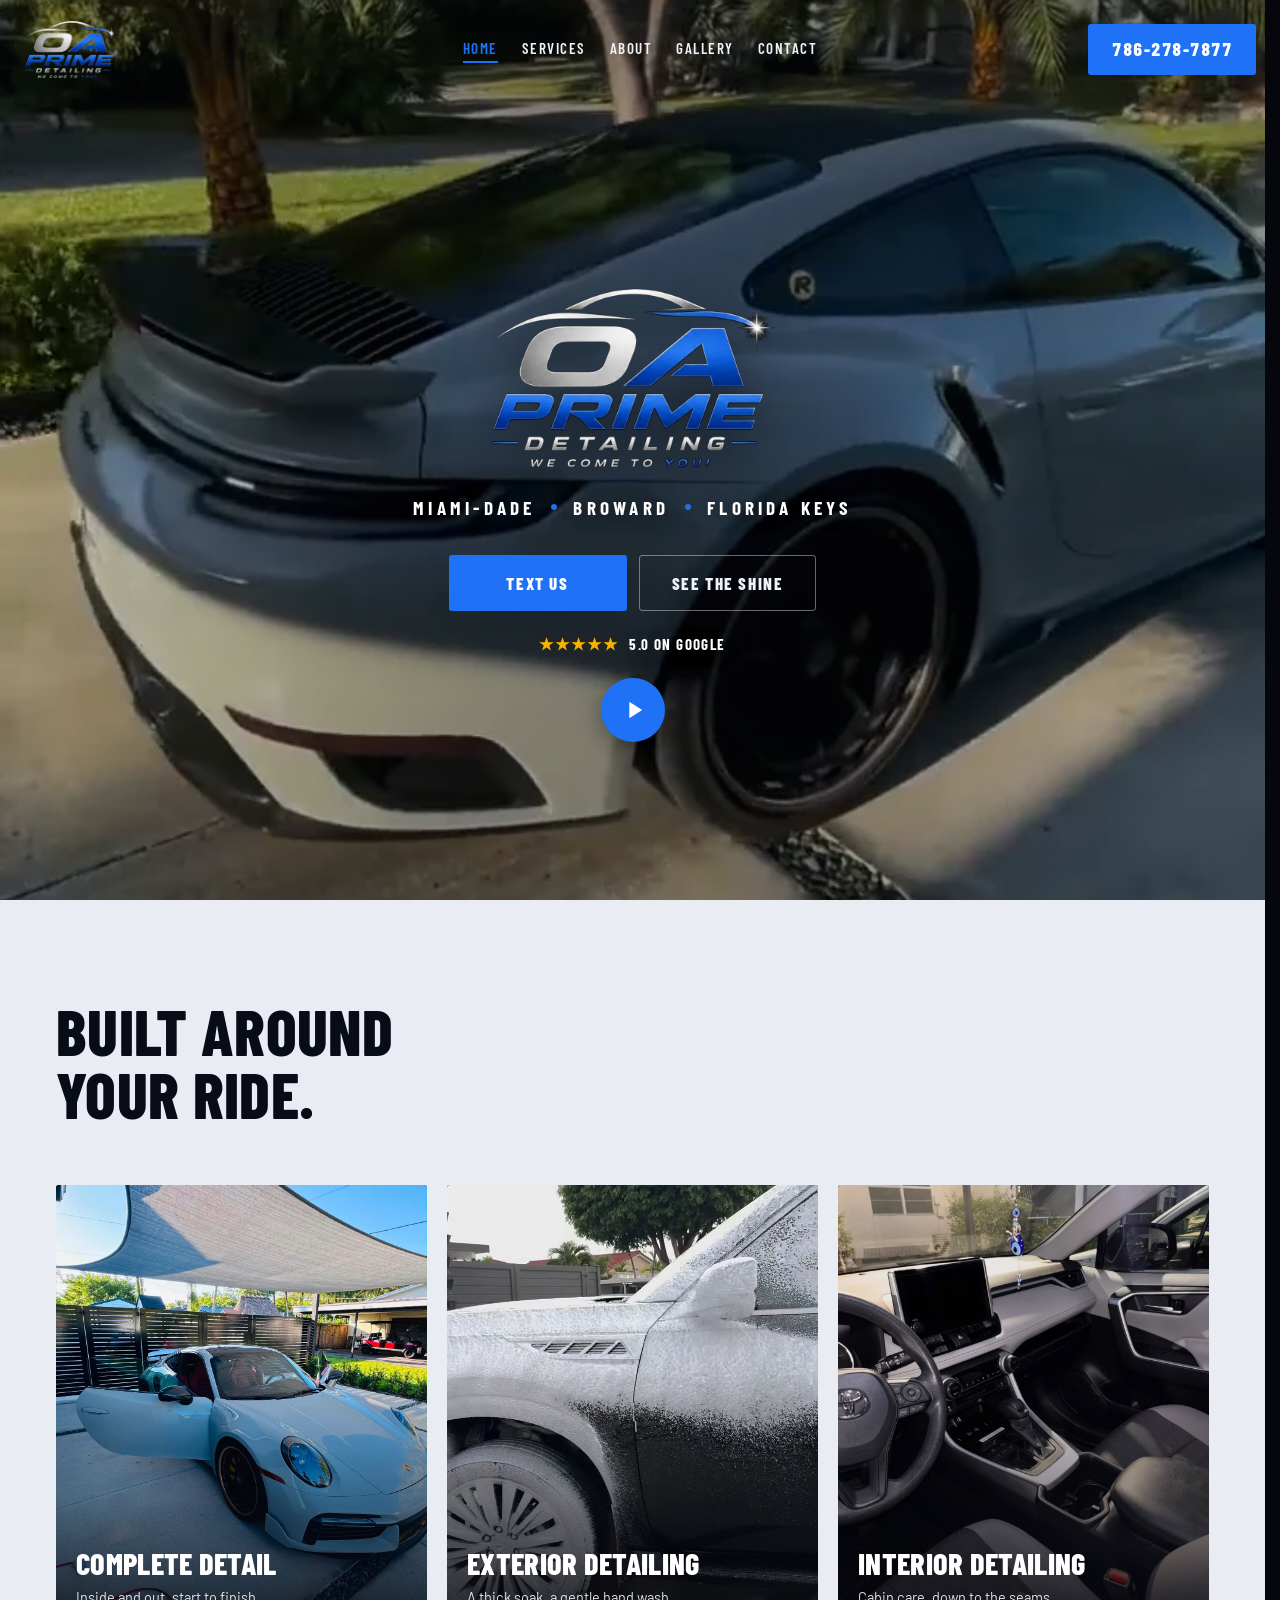
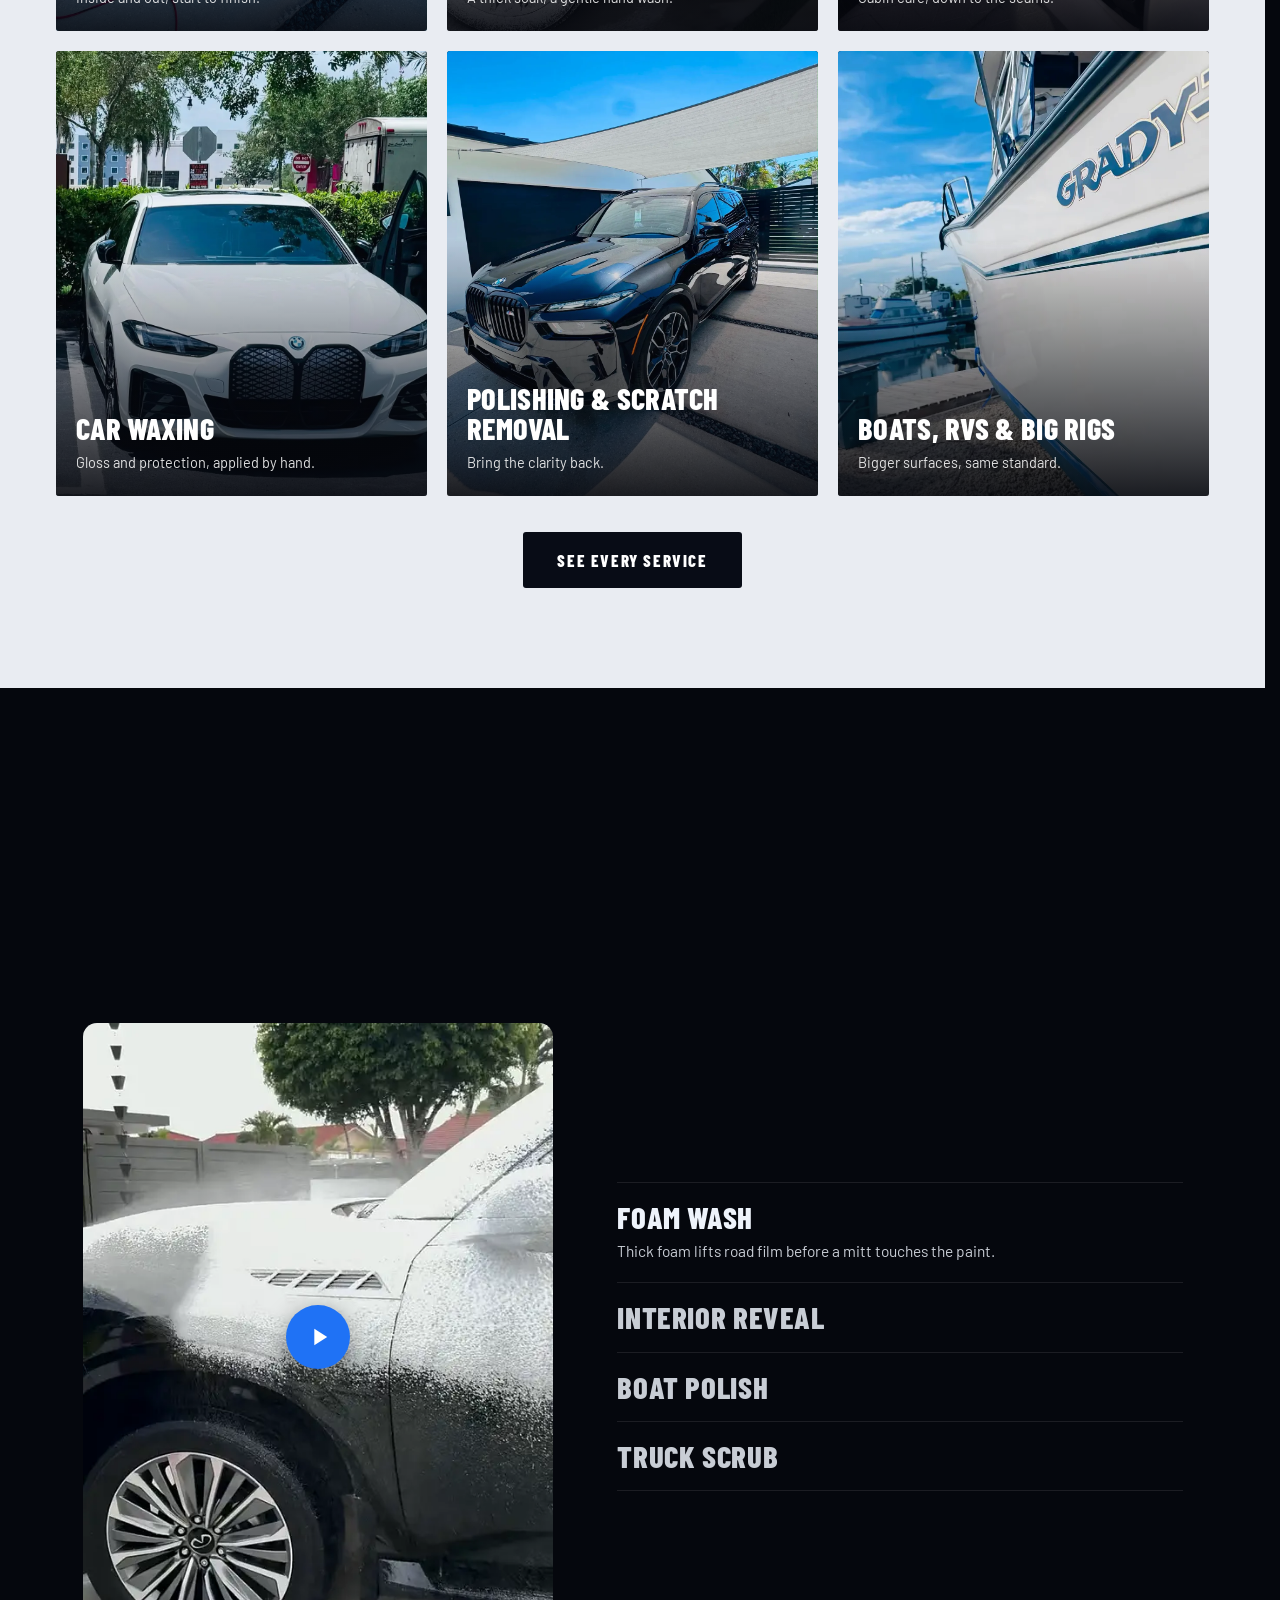
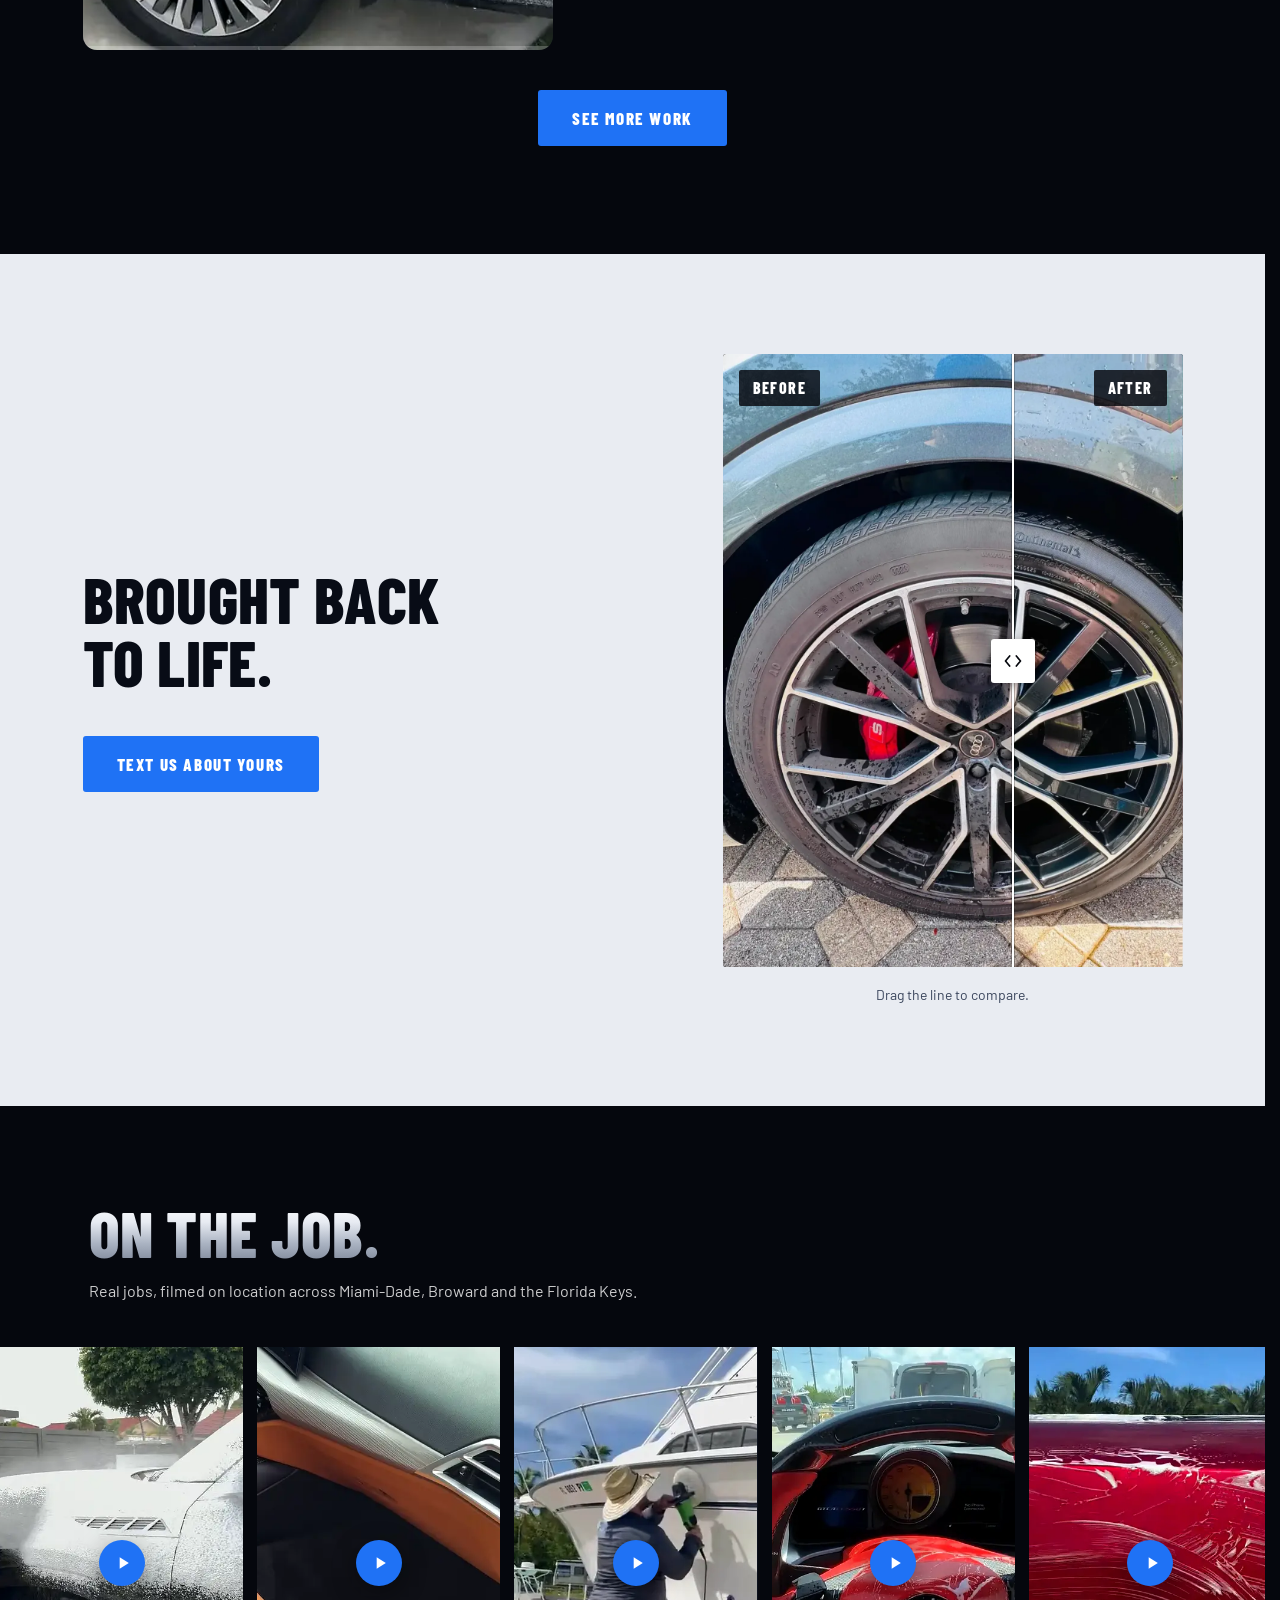
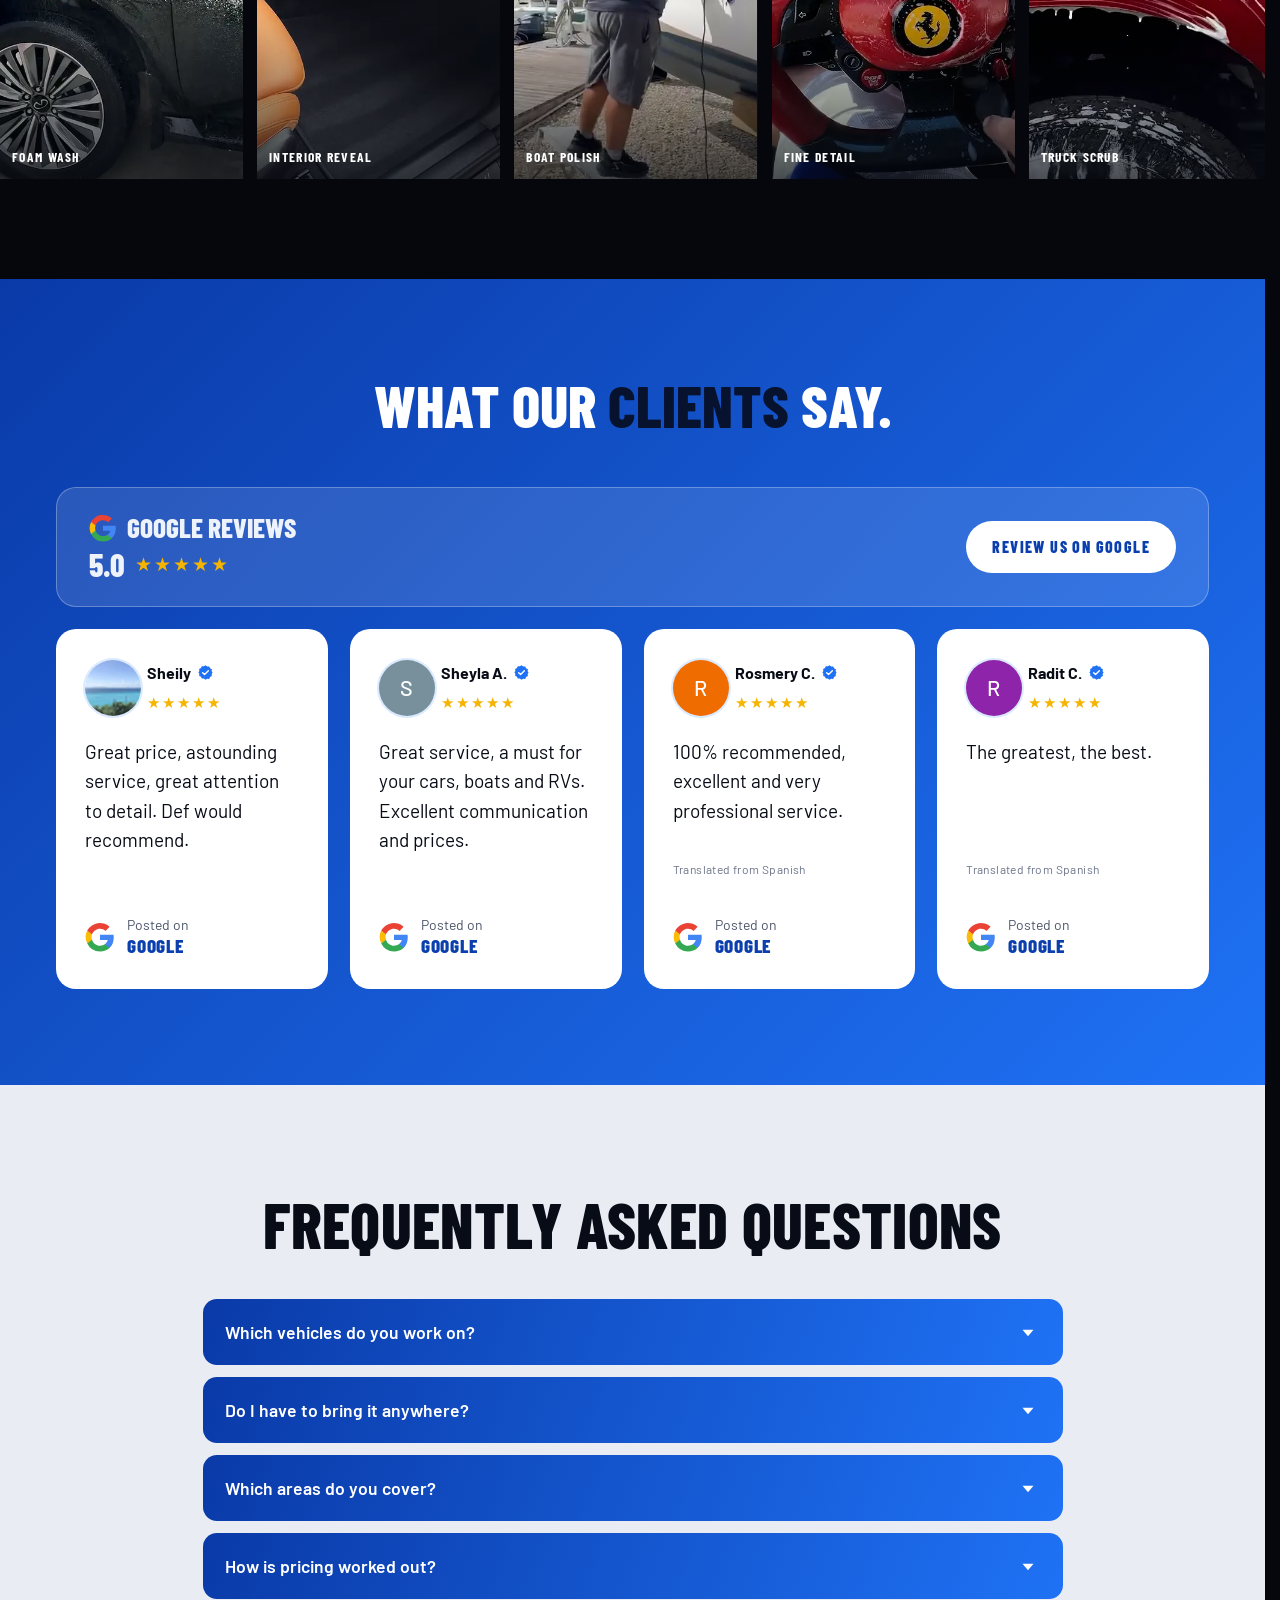
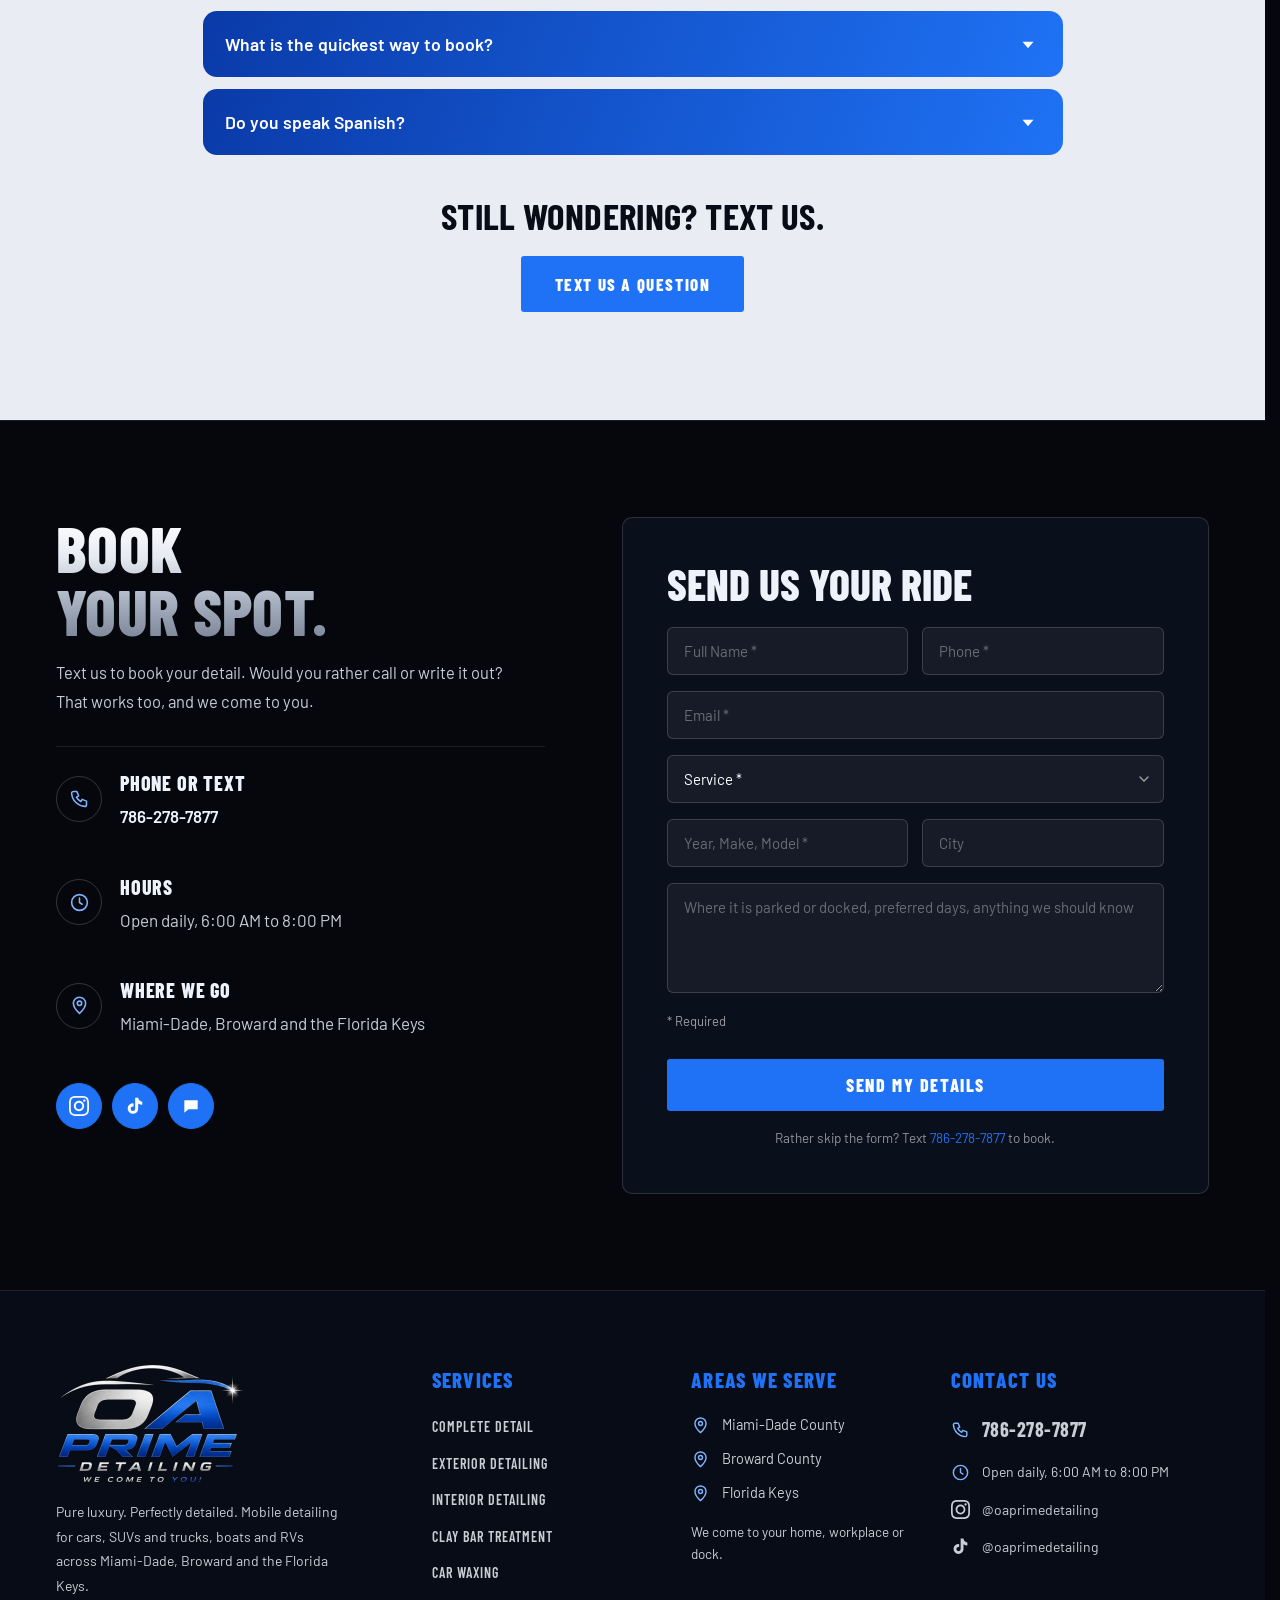
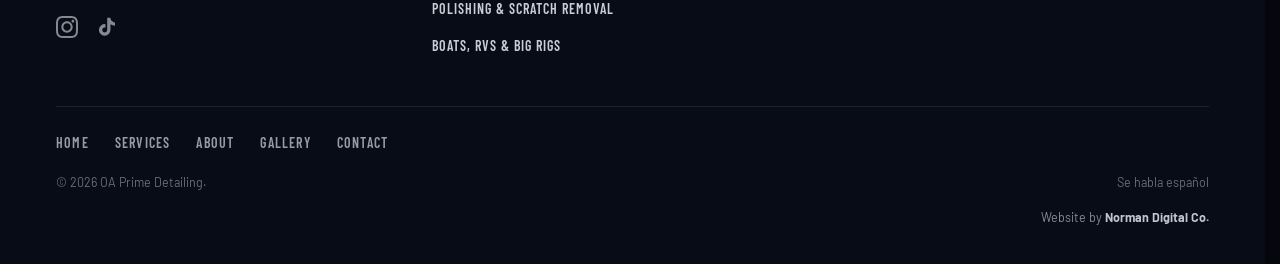
==== commit 560a2e99: "Add files via upload" ====
--- a/index.html
+++ b/index.html
@@ -1,7 +1,6 @@
 <!DOCTYPE html>
 <html lang="en">
 <head>
-<script>history.scrollRestoration='manual';</script>
 <meta charset="UTF-8"/>
 <meta name="viewport" content="width=device-width, initial-scale=1.0"/>
 <title>OA Prime Detailing | Mobile Detailing in Miami, Broward &amp; the Florida Keys</title>
@@ -12,7 +11,7 @@
 <meta property="og:type" content="website"/>
 <meta property="og:url" content="https://oaprimedetailing.com/"/>
 <meta property="og:title" content="OA Prime Detailing | Mobile Detailing in Miami, Broward &amp; the Florida Keys"/>
-<meta property="og:description" content="Pure luxury. Perfectly detailed. We come to you across Miami-Dade, Broward and the Florida Keys."/>
+<meta property="og:description" content="Pure luxury, perfectly detailed. OA Prime Detailing is a mobile detailing service for cars, boats, RVs and trucks in Miami-Dade, Broward and the Florida Keys. We come to you. Call or text 786-278-7877. Se habla español."/>
 <meta property="og:image" content="https://oaprimedetailing.com/img/oaprime-og.jpg"/>
 <meta property="og:image:width" content="1200"/>
 <meta property="og:image:height" content="630"/>
@@ -22,12 +21,12 @@
 <script type="application/ld+json">
 {"@context":"https://schema.org","@type":"AutomotiveBusiness","name":"OA Prime Detailing","description":"Mobile detailing for cars, boats, RVs and trucks in Miami-Dade, Broward and the Florida Keys.","url":"https://oaprimedetailing.com","telephone":"+17862787877","image":"https://oaprimedetailing.com/img/oaprime-og.jpg","logo":"https://oaprimedetailing.com/img/oaprime-logo.webp","knowsLanguage":["en","es"],"sameAs":["https://www.instagram.com/oaprimedetailing/","https://www.tiktok.com/@oaprimedetailing"],"areaServed":[{"@type":"AdministrativeArea","name":"Miami-Dade County, FL"},{"@type":"AdministrativeArea","name":"Broward County, FL"},{"@type":"AdministrativeArea","name":"Florida Keys"}]}
 </script>
-<link rel="icon" type="image/x-icon" href="favicon.ico"/>
-<link rel="icon" type="image/png" sizes="32x32" href="favicon-32x32.png"/>
-<link rel="icon" type="image/png" sizes="16x16" href="favicon-16x16.png"/>
-<link rel="apple-touch-icon" sizes="180x180" href="apple-touch-icon.png"/>
-<link rel="preload" as="image" href="img/oaprime-logo.webp"/>
-<link rel="preload" as="image" href="img/oaprime-hero-v4-poster.webp"/>
+<link rel="icon" type="image/x-icon" href="/favicon.ico"/>
+<link rel="icon" type="image/png" sizes="32x32" href="/favicon-32x32.png"/>
+<link rel="icon" type="image/png" sizes="16x16" href="/favicon-16x16.png"/>
+<link rel="apple-touch-icon" sizes="180x180" href="/apple-touch-icon.png"/>
+<link rel="preload" as="image" href="/img/oaprime-logo.webp"/>
+<link rel="preload" as="image" href="/img/oaprime-hero-v4-poster.webp"/>
 <link rel="preconnect" href="https://fonts.googleapis.com"/>
 <link rel="preconnect" href="https://fonts.gstatic.com" crossorigin/>
 <!-- Type: the OA Prime logo is a heavy, wide chrome-and-blue sans. Barlow Condensed carries the same weight for headings; Barlow handles reading text. -->
@@ -40,1122 +39,10 @@
  window.addEventListener('orientationchange',function(){setTimeout(setVh,400);},{passive:true});
 })();
 </script>
-<style>
-
-*,*::before,*::after{box-sizing:border-box;margin:0;padding:0}
-:root{
- /* Palette sampled from the Xceed logo: sky blue #3BA0F2 mid-tone, cyan #71D8F9 highlight, royal #2E64C8, navy #112353 shadow.
-    Neutrals are tinted toward that blue instead of pure black/grey. */
- --y:#1F72F5;
- --yh:#7DB4FF;
- --yd:#0B3FAE;
- --yline:rgba(31,114,245,0.34);
- --bg:#05070d;
- --panel:#0b101c;
- --panel2:#101a30;
- --w:#e9ecf2;
- --w2:#dfe3ea;
- --td:#080c16;
- --tm:#3a455c;
- --ts:#667089;
- --text:#eef3fb;
- --text2:rgba(238,243,251,0.84);
- --muted:rgba(238,243,251,0.54);
- --line:rgba(255,255,255,0.09);
- --line2:rgba(255,255,255,0.17);
- --lined:rgba(10,16,32,0.12);
- --nav-h:100px;
- --pad:clamp(20px,5vw,56px);
- --H:'Barlow Condensed',sans-serif;
- --U:'Barlow Condensed',sans-serif;
- --B:'Barlow',sans-serif;
- --ease:cubic-bezier(.23,1,.32,1);
- --rad:3px;
-}
-html{scroll-behavior:auto;scrollbar-gutter:stable}
-body{background:var(--bg);color:var(--text);font-family:var(--B);font-weight:400;line-height:1.65;overflow-x:hidden;overscroll-behavior-y:auto;-webkit-overflow-scrolling:touch}
-a,button,[onclick]{touch-action:manipulation;-webkit-tap-highlight-color:transparent}
-a{color:inherit;text-decoration:none}
-img{display:block;max-width:100%}
-button{font-family:inherit}
-::selection{background:var(--y);color:#fff}
-
-
-/* PAGE */
-.page{display:none;opacity:0;width:100%}
-.page.active{display:block}
-.page.visible{opacity:1;transition:opacity .22s ease}
-
-/* NAV */
-nav{position:fixed;top:0;left:0;right:0;z-index:1000;height:var(--nav-h);padding:0 clamp(20px,4vw,48px);background:transparent;border-bottom:1px solid transparent;transition:background .25s ease,border-color .25s ease}
-.nav-inner{position:relative;display:grid;grid-template-columns:minmax(0,1fr) auto minmax(0,1fr);align-items:center;column-gap:clamp(12px,2vw,40px);height:100%}
-nav.scrolled{background:rgba(5,7,13,0.97);border-bottom-color:var(--line)}
-nav.menu-open{background:transparent!important;border-bottom-color:transparent!important}
-.nav-logo{cursor:pointer;display:flex;align-items:center;flex-shrink:0;justify-self:start}
-.nav-logo-img{height:60px;width:auto;object-fit:contain}
-.nav-links{grid-column:2;justify-self:center;display:flex;align-items:center;gap:clamp(14px,2vw,32px);min-width:0}
-.nav-links a{font-family:var(--U);font-weight:600;font-size:16px;letter-spacing:1.8px;text-transform:uppercase;color:var(--text);cursor:pointer;position:relative;padding-bottom:3px;transition:color .2s ease}
-.nav-links a::after{content:'';position:absolute;bottom:0;left:0;width:0;height:2px;background:var(--y);transition:width .25s var(--ease)}
-.nav-links a.on{color:var(--y)}
-.nav-links a.on::after{width:100%}
-.nav-right{justify-self:end;display:flex;align-items:center;gap:14px;flex-shrink:0;justify-self:end}
-@media(min-width:881px){nav{padding:0 clamp(24px,calc((100vw - 1320px)/2),200px)}}
-@media(min-width:881px) and (max-width:1340px){.nav-phone{display:none}}
-@media(min-width:881px) and (max-width:1700px){.nav-links{gap:24px}.nav-links a{font-size:15px;letter-spacing:1.5px}}
-@media(min-width:881px) and (max-width:1180px){.nav-logo-img{height:54px}.nav-links{gap:clamp(12px,1.8vw,22px)}.nav-links a{font-size:15px;letter-spacing:1.3px}.nav-book{padding:10px 16px;font-size:15px;letter-spacing:1.3px}.nav-right{gap:10px}}
-.nav-phone{display:flex;align-items:center;gap:7px;color:var(--text2);transition:color .2s ease}
-.nav-phone span{font-family:var(--U);font-weight:700;font-size:17px;letter-spacing:.6px;white-space:nowrap;font-variant-numeric:lining-nums tabular-nums}
-.nav-ig{display:flex;align-items:center;justify-content:center;width:38px;height:38px;border-radius:3px;border:1px solid var(--line2);transition:border-color .2s ease,color .2s ease;color:var(--text2)}
-.nav-ig svg{width:17px;height:17px;fill:currentColor}
-.nav-book{font-family:var(--U);font-weight:800;font-size:16px;letter-spacing:1.6px;text-transform:uppercase;white-space:nowrap;padding:11px 22px;background:var(--y);color:#fff;border:none;cursor:pointer;border-radius:3px;transition:background .2s ease,transform .15s ease;display:inline-block}
-.nav-book:active,.btn-y:active,.f-submit:active{transform:scale(0.97)}
-@media(min-width:881px) and (max-width:1330px){.nav-book .lg{display:none}}
-@media(min-width:881px) and (max-width:1000px){.nav-links{gap:12px}.nav-links a{font-size:13.5px;letter-spacing:.7px}.nav-logo-img{height:46px}.nav-book{padding:10px 13px;font-size:14px;letter-spacing:1px}.nav-right{gap:8px}}
-@media(min-width:881px) and (max-width:1240px){.nav-ig{display:none}}
-.nav-call{display:none;align-items:center;justify-content:center;height:42px;padding:0 20px;background:var(--y);color:#fff;font-family:var(--U);font-weight:800;font-size:16px;letter-spacing:1.5px;text-transform:uppercase;border-radius:3px;transition:transform .15s ease}
-.nav-call:active{transform:scale(0.96)}
-.ham{display:none;flex-direction:column;align-items:flex-end;gap:6px;cursor:pointer;padding:11px 12px;background:rgba(255,255,255,0.05);border:1px solid var(--line2);border-radius:3px}
-.ham span{height:2px;background:var(--text);display:block;border-radius:2px;width:24px;transition:transform .25s var(--ease),opacity .2s ease}
-.ham.open{align-items:center}
-.ham.open span{width:22px}
-.ham.open span:nth-child(1){transform:rotate(45deg) translate(5px,5px)}
-.ham.open span:nth-child(2){opacity:0}
-.ham.open span:nth-child(3){transform:rotate(-45deg) translate(5px,-5px)}
-
-/* MOBILE MENU */
-.mob{display:none;position:fixed;inset:0;background:#05070d;z-index:999;flex-direction:column;align-items:stretch;justify-content:flex-start;overflow-y:auto;padding:calc(var(--nav-h) + 36px) 28px 36px}
-.mob.open{display:flex}
-.mob-x{display:none;position:absolute;top:22px;right:24px;background:none;border:none;color:rgba(238,243,251,0.45);cursor:pointer;line-height:1;padding:8px;transition:color .2s ease}
-.mob-links{display:flex;flex-direction:column;align-items:stretch;width:100%;text-align:left}
-.mob-links a{font-family:var(--H);font-weight:800;font-size:clamp(2.6rem,12.5vw,3.5rem);line-height:1;letter-spacing:.5px;text-transform:uppercase;color:var(--text);cursor:pointer;padding:11px 0;text-align:left;display:block;border:none}
-@media(max-height:760px){.mob-links a{padding:7px 0;font-size:clamp(2.2rem,10.5vw,2.9rem)}}
-.mob-links a:active{color:var(--y)}
-.mob-links a.on{color:var(--y)}
-.mob-bottom{margin-top:auto;padding-top:32px;display:flex;flex-direction:column;align-items:flex-start;gap:14px;width:100%;border-top:1px solid rgba(238,243,251,0.14)}
-.mob-book{font-family:var(--U);font-weight:800;font-size:18px;letter-spacing:1.5px;text-transform:uppercase;color:#fff;background:var(--y);padding:15px;border-radius:4px;border:none;cursor:pointer;width:100%;text-align:center;display:block}
-.mob-ig{font-family:var(--U);font-weight:600;font-size:17px;letter-spacing:1px;color:rgba(238,243,251,0.75)}
-.mob-tel{font-family:var(--U);font-weight:700;font-size:26px;letter-spacing:1px;color:var(--text);margin-top:6px}
-
-/* ICON UTILS */
-.soc-row{display:flex;gap:10px;align-items:center;flex-wrap:wrap}
-
-/* BUTTONS */
-.btn-y{font-family:var(--U);font-weight:800;font-size:17px;letter-spacing:1.6px;text-transform:uppercase;padding:14px 34px;background:var(--y);color:#fff;border:none;cursor:pointer;border-radius:3px;transition:background .2s ease,transform .15s ease;display:inline-block;text-align:center}
-.btn-o{font-family:var(--U);font-weight:800;font-size:17px;letter-spacing:1.6px;text-transform:uppercase;padding:13px 32px;background:transparent;border:1px solid rgba(238,243,251,0.42);color:var(--text);cursor:pointer;border-radius:3px;transition:border-color .2s ease,color .2s ease;display:inline-block;text-align:center}
-.btn-dark{font-family:var(--U);font-weight:800;font-size:17px;letter-spacing:1.6px;text-transform:uppercase;padding:14px 34px;background:var(--td);color:#fff;border:none;cursor:pointer;border-radius:3px;transition:background .2s ease,transform .15s ease;display:inline-block}
-
-/* HERO - portrait footage: framed on desktop over its own blurred copy, full-bleed on mobile */
-.hero{position:relative;min-height:calc(var(--vh,1vh)*100);overflow:hidden;contain:paint;display:flex;align-items:center;justify-content:center;background:var(--bg);text-align:center}
-.hero-bg{position:absolute;inset:0;z-index:1;overflow:hidden}
-.hero-bg video{width:100%;height:100%;object-fit:cover;object-position:center;pointer-events:none;display:block}
-.hero-ov{position:absolute;inset:0;z-index:2;background:radial-gradient(ellipse at 50% 58%,rgba(5,7,12,.34) 0%,rgba(5,7,12,.06) 70%),linear-gradient(180deg,rgba(5,7,12,.5) 0%,rgba(5,7,12,.1) 38%,rgba(5,7,12,.32) 100%)}
-.hero-content{position:relative;z-index:10;width:100%;max-width:860px;align-self:stretch;padding:calc(var(--nav-h) + 8px) var(--pad) 64px;display:flex;flex-direction:column;align-items:center;justify-content:center}
-.hero-lower{display:flex;flex-direction:column;align-items:center}
-.hero-logo{width:min(clamp(230px,24vw,330px),32vh);height:auto;margin:0 0 22px;filter:drop-shadow(0 10px 28px rgba(0,0,0,.6))}
-.hero-h{font-family:var(--H);font-weight:800;text-transform:uppercase;font-size:clamp(2.4rem,5vw,4.2rem);line-height:.95;letter-spacing:.01em;color:#fff;margin:0 0 26px;text-shadow:0 3px 22px rgba(0,0,0,.55)}
-.hero-h span{display:inline-block;margin:0 .14em}
-.hero-h .acc{background:linear-gradient(180deg,#b9d6ff 0%,#5a9dff 45%,#1f72f5 100%);-webkit-background-clip:text;background-clip:text;-webkit-text-fill-color:transparent;color:#1f72f5;text-shadow:none}
-.hero-sub{font-size:clamp(15px,1.3vw,18px);color:var(--w);max-width:580px;margin:0 auto 30px;line-height:1.65;text-shadow:0 2px 14px rgba(0,0,0,.6)}
-.hero-btns{display:flex;gap:12px;flex-wrap:wrap;justify-content:center}
-
-/* SECTION SHARED */
-.sec{padding:clamp(60px,9vw,100px) var(--pad)}
-.sec-inner{max-width:1200px;margin:auto}
-.sec-h{font-family:var(--H);font-weight:800;font-size:clamp(2.3rem,5vw,4rem);line-height:.98;text-transform:uppercase;letter-spacing:.005em;color:var(--text);margin-bottom:16px}
-.sec-h.dark{color:var(--td)}
-.sec-h:not(.dark){background:linear-gradient(180deg,#ffffff 0%,#e7ebf2 32%,#aab3c2 66%,#7b8496 100%);-webkit-background-clip:text;background-clip:text;-webkit-text-fill-color:transparent;color:#aab3c2}
-.sec-sub{font-size:16px;color:var(--text2);max-width:540px;line-height:1.75}
-.sec-sub.dark{color:var(--tm)}
-
-/* HOME "WHAT WE DO" - image cards */
-.home-svc-grid{display:grid;grid-template-columns:repeat(4,1fr);gap:18px;margin-top:clamp(32px,4vw,48px)}
-.home-svc-card{position:relative;display:flex;flex-direction:column;border-radius:var(--rad);overflow:hidden;cursor:pointer;background:#0b1120;border:1px solid rgba(255,255,255,.08)}
-.home-svc-img{position:relative;aspect-ratio:4/3.3;overflow:hidden;flex-shrink:0}
-.home-svc-img img{width:100%;height:100%;object-fit:cover;object-position:50% var(--py,60%);transition:transform .5s var(--ease)}
-.home-svc-cap{position:relative;flex:1;z-index:2;padding:20px 20px 22px;border-top:3px solid var(--y)}
-.home-svc-price{position:absolute;top:12px;right:12px;z-index:2;font-family:var(--H);font-weight:800;font-size:1.35rem;letter-spacing:.03em;line-height:1;color:#fff;background:rgba(5,7,13,.86);padding:7px 12px 6px;border-radius:var(--rad)}
-.home-svc-cap h3{font-family:var(--H);font-weight:800;font-size:1.55rem;letter-spacing:.02em;text-transform:uppercase;color:#fff;line-height:1.05;margin-bottom:8px}
-.home-svc-cap p{font-size:14px;color:rgba(255,255,255,0.86);line-height:1.65}
-.home-svc-link{display:inline-flex;align-items:center;gap:6px;margin-top:12px;font-family:var(--U);font-weight:800;font-size:15px;letter-spacing:1.5px;text-transform:uppercase;color:var(--y)}
-.home-svc-link svg{width:12px;height:12px;transition:transform .2s var(--ease)}
-@media(max-width:1000px){.home-svc-grid{grid-template-columns:repeat(2,1fr)}}
-@media(min-width:881px) and (max-width:1540px){.nav-phone,.nav-ig{display:none}}
-@media(max-width:560px){.home-svc-grid{grid-template-columns:1fr}.home-svc-img{aspect-ratio:4/3}}
-
-/* CLIPS - muted looping work videos */
-.clips-grid{display:grid;grid-template-columns:repeat(4,1fr);gap:12px;margin-top:clamp(28px,4vw,44px)}
-.clip-item{position:relative;border-radius:var(--rad);overflow:hidden;aspect-ratio:3/4;background:var(--panel);isolation:isolate}
-.clip-item video{position:absolute;inset:0;width:100%;height:100%;object-fit:cover;display:block;pointer-events:none;background:var(--panel)}
-.clip-ov{position:absolute;inset:0;background:linear-gradient(180deg,rgba(0,0,0,0) 62%,rgba(5,8,16,.62) 100%);pointer-events:none}
-.clip-name{position:absolute;left:14px;bottom:12px;z-index:2;font-family:var(--U);font-weight:700;font-size:16px;letter-spacing:1.4px;text-transform:uppercase;color:#fff}
-@media(max-width:880px){
- .clips-grid{grid-template-columns:repeat(2,1fr);gap:8px}
- .clip-name{left:10px;bottom:9px;font-size:14px;letter-spacing:1.1px}
-}
-
-/* ABOUT */
-.about-split{display:grid;grid-template-columns:1fr 1fr;gap:clamp(32px,5vw,64px);align-items:center}
-.about-split-img{min-height:520px;position:relative}
-.about-split-text{display:flex;flex-direction:column;justify-content:center;padding:clamp(8px,2vw,24px) 0}
-.about-row-h{font-family:var(--H);font-weight:800;font-size:clamp(2rem,3.6vw,3rem);text-transform:uppercase;letter-spacing:.01em;line-height:1;color:var(--td);margin:0 0 20px;max-width:480px}
-.about-row-p{font-size:16px;color:var(--tm);line-height:1.85;max-width:460px}
-.ab-simple{background:var(--w);padding:clamp(56px,8vw,104px) var(--pad)}
-.ab-simple-in{max-width:1200px;margin:0 auto}
-.ab-row{max-width:640px;margin:0 auto;text-align:center}
-.ab-row .about-row-h{margin:0 auto 18px;max-width:none}
-.ab-row .about-row-p{max-width:none;margin:0 auto}
-.ab-trio{display:grid;grid-template-columns:repeat(3,1fr);gap:clamp(10px,1.6vw,18px);margin:clamp(40px,6vw,72px) 0}
-.ab-trio img{width:100%;aspect-ratio:4/5;object-fit:cover;border-radius:3px;display:block}
-.ab-how{background:var(--bg);padding:clamp(60px,8vw,104px) var(--pad)}
-.ab-how-in{max-width:1200px;margin:0 auto}
-.ab-how-cols{display:grid;grid-template-columns:repeat(3,1fr);border-top:1px solid var(--yline)}
-.ab-how-cols>div{padding:26px clamp(18px,3vw,40px) 0 0}
-.ab-how-cols>div+div{padding-left:clamp(18px,3vw,40px);border-left:1px solid var(--yline)}
-.ab-how-cols h4{font-family:var(--H);font-weight:800;font-size:1.65rem;text-transform:uppercase;letter-spacing:.02em;color:#fff;margin:0 0 10px;line-height:1.05}
-.ab-how-cols p{font-size:15.5px;color:var(--text2);line-height:1.8;max-width:330px}
-@media(max-width:880px){.ab-trio{display:flex;overflow-x:auto;scroll-snap-type:x mandatory;gap:10px;margin:32px calc(var(--pad)*-1);padding:0 var(--pad);scrollbar-width:none;-webkit-overflow-scrolling:touch}.ab-trio::-webkit-scrollbar{display:none}.ab-trio img{flex:0 0 76%;scroll-snap-align:center;aspect-ratio:4/5}.ab-how-cols{grid-template-columns:1fr}.ab-how-cols>div,.ab-how-cols>div+div{padding:22px 0;border-left:none;border-bottom:1px solid var(--yline)}.ab-how-cols p{max-width:none}}
-
-/* SERVICE CARDS */
-.svc-grid{display:flex;flex-direction:column;margin-top:clamp(40px,5vw,60px)}
-.svc-card{background:#0b1120;border:1px solid rgba(255,255,255,0.1);border-radius:var(--rad);overflow:hidden;display:flex;flex-direction:column;margin-bottom:20px;transition:border-color .25s ease}
-.svc-top{display:flex;flex-direction:row}
-.svc-img-wrap{overflow:hidden;width:320px;height:320px;flex-shrink:0;position:relative}
-.svc-img{width:100%;height:100%;object-fit:cover;object-position:50% var(--py,50%);display:block;transition:transform .5s var(--ease)}
-.svc-body{padding:clamp(22px,3.5vw,30px);display:flex;flex-direction:row;flex:1;gap:clamp(20px,3vw,40px);align-items:center;min-height:320px}
-.svc-body-main{flex:1;display:flex;flex-direction:column}
-.svc-tag{font-family:var(--U);font-weight:700;font-size:15px;letter-spacing:1.4px;text-transform:uppercase;color:var(--y);margin-bottom:6px}
-.svc-meta{display:flex;flex-direction:column;gap:12px;margin-bottom:16px}
-.svc-meta-label{font-size:12px;font-weight:500;color:rgba(255,255,255,0.45);margin-bottom:2px}
-.svc-meta-val{font-family:var(--U);font-size:17px;font-weight:600;color:rgba(255,255,255,0.78);letter-spacing:.3px}
-.svc-price{font-family:var(--H);font-weight:800;font-size:2.6rem;line-height:1;color:#fff;letter-spacing:.01em}
-.svc-name{font-family:var(--H);font-weight:800;font-size:clamp(1.9rem,3vw,2.5rem);text-transform:uppercase;letter-spacing:.015em;margin-bottom:12px;color:#fff;line-height:1}
-.svc-desc{font-size:15px;color:rgba(255,255,255,0.72);line-height:1.75;flex:1}
-.svc-body-cta{display:flex;flex-direction:column;align-items:stretch;justify-content:center;gap:12px;flex-shrink:0;width:200px}
-.svc-cta-row{display:flex;gap:8px;align-items:stretch}
-.svc-card-book{display:block;flex:1;font-family:var(--U);font-weight:800;font-size:16px;letter-spacing:1.2px;text-transform:uppercase;padding:13px 10px;background:var(--y);color:#fff;border:none;cursor:pointer;border-radius:3px;text-align:center;transition:background .2s ease;white-space:nowrap}
-.svc-expand-btn{width:44px;flex-shrink:0;border:1px solid rgba(255,255,255,0.22);border-radius:3px;background:none;color:rgba(255,255,255,0.65);display:flex;align-items:center;justify-content:center;cursor:pointer;transition:border-color .2s ease,color .2s ease}
-.svc-chev{width:13px;height:13px;transition:transform .25s var(--ease);flex-shrink:0;fill:none;stroke:currentColor;stroke-width:2;stroke-linecap:round;stroke-linejoin:round}
-.svc-card.open .svc-chev{transform:rotate(180deg)}
-.svc-acc-body{max-height:0;overflow:hidden;transition:max-height .3s var(--ease);padding:0 clamp(22px,3.5vw,30px)}
-.svc-card.open .svc-acc-body{max-height:380px;border-top:1px solid rgba(255,255,255,0.08)}
-.svc-inc{list-style:none;padding:16px 0 22px;display:grid;grid-template-columns:1fr 1fr;gap:8px 20px}
-.svc-inc li{font-size:14px;color:rgba(255,255,255,0.7);display:flex;align-items:flex-start;gap:10px;line-height:1.5}
-.svc-inc li::before{content:'';width:6px;height:6px;border-radius:50%;background:var(--y);flex-shrink:0;margin-top:8px}
-
-/* FAQ */
-.faq-list{display:flex;flex-direction:column;margin-top:clamp(36px,5vw,52px)}
-.faq-item{border-bottom:1px solid rgba(255,255,255,0.13)}
-.faq-item:first-child{border-top:1px solid rgba(255,255,255,0.13)}
-.faq-btn{width:100%;display:flex;align-items:center;justify-content:space-between;background:none;border:none;padding:22px 0;cursor:pointer;text-align:left;gap:16px;color:inherit}
-.faq-q{font-family:var(--B);font-weight:600;font-size:clamp(1rem,1.5vw,1.1rem);color:var(--text);transition:color .2s ease}
-.faq-icon{width:26px;height:26px;flex-shrink:0;display:flex;align-items:center;justify-content:center}
-.faq-icon svg{width:22px;height:22px;fill:var(--muted);stroke:none;transition:fill .2s ease,transform .3s var(--ease)}
-.faq-item.open .faq-icon svg{fill:var(--y);transform:rotate(180deg)}
-.faq-ans{max-height:0;overflow:hidden;transition:max-height .3s var(--ease)}
-.faq-item.open .faq-ans{max-height:320px}
-.faq-ans p{font-size:15px;color:var(--text2);line-height:1.8;padding-bottom:20px;max-width:680px}
-
-/* GALLERY */
-.gal-grid{column-count:3;column-gap:10px;margin-top:clamp(32px,4vw,48px)}
-.gal-item{break-inside:avoid;margin-bottom:10px;overflow:hidden;cursor:pointer;position:relative;background:var(--panel);border-radius:var(--rad);display:block;aspect-ratio:3/4}
-.gal-item.sq{aspect-ratio:1/1}
-.gal-item img{width:100%;height:100%;display:block;object-fit:cover;opacity:0;transition:transform .5s var(--ease),opacity .45s ease}
-.gal-item img.ld{opacity:1}
-.gal-ov{position:absolute;inset:0;border-radius:var(--rad);background:rgba(5,7,13,0);display:flex;align-items:center;justify-content:center;transition:background .25s ease;pointer-events:none}
-.gal-ov span{font-family:var(--U);font-size:15px;font-weight:700;letter-spacing:4px;text-transform:uppercase;color:#fff;opacity:0;transition:opacity .25s ease}
-
-/* LIGHTBOX */
-.lb{display:none;position:fixed;inset:0;background:rgba(4,7,13,.97);z-index:2000;align-items:center;justify-content:center}
-.lb.open{display:flex}
-.lb img{max-width:92vw;max-height:90vh;object-fit:contain;border-radius:2px}
-.lb-x{position:absolute;top:20px;right:24px;background:none;border:none;color:rgba(255,255,255,.6);font-size:2rem;cursor:pointer;line-height:1}
-.lb-prev,.lb-next{position:absolute;top:50%;transform:translateY(-50%);background:rgba(255,255,255,.05);border:1px solid rgba(255,255,255,.14);color:rgba(255,255,255,.6);font-size:1.5rem;cursor:pointer;padding:12px 16px;border-radius:3px;transition:border-color .2s ease,color .2s ease}
-.lb-prev{left:14px}.lb-next{right:14px}
-
-/* SOCIAL */
-.soc-sec{background:var(--w2);padding:clamp(56px,8vw,88px) var(--pad);text-align:center;border-top:1px solid var(--lined)}
-.soc-sec h3{font-family:var(--H);font-weight:800;font-size:clamp(2rem,4vw,3rem);text-transform:uppercase;letter-spacing:.01em;color:var(--td);margin-bottom:10px;line-height:1}
-.soc-sec p{font-size:15px;color:var(--ts);margin:0 auto 30px;max-width:460px}
-.soc-cards{display:flex;align-items:center;justify-content:center;gap:14px;flex-wrap:wrap}
-.soc-card{display:flex;align-items:center;gap:14px;background:var(--w);border:1px solid var(--lined);border-radius:var(--rad);padding:16px 26px;transition:border-color .2s ease,transform .2s var(--ease)}
-.soc-card svg{width:22px;height:22px;fill:var(--td);flex-shrink:0}
-.soc-card-name{font-family:var(--U);font-weight:700;font-size:18px;color:var(--td);display:block;text-align:left;letter-spacing:.5px}
-.soc-card-handle{font-size:13px;letter-spacing:.2px;color:var(--ts);display:block;margin-top:2px;text-align:left}
-
-/* CONTACT + FORM */
-.contact-grid{display:grid;grid-template-columns:1fr 1.1fr;gap:clamp(40px,7vw,88px);align-items:start}
-.contact-info .sec-h{font-size:clamp(2.2rem,4vw,3.2rem);margin-bottom:16px}
-.contact-info>p{font-size:15.5px;line-height:1.8;margin-bottom:30px;max-width:420px}
-.c-rows{display:flex;flex-direction:column;gap:14px;margin-bottom:28px}
-.c-row{display:flex;align-items:flex-start;gap:14px}
-.c-label{font-family:var(--U);font-weight:800;font-size:19px;letter-spacing:1.5px;text-transform:uppercase;color:var(--td);min-width:150px;padding-top:2px;line-height:1.3}
-.c-val{font-family:var(--B);font-weight:600;font-size:18px;line-height:1.45;color:var(--td)}
-.form-card{background:var(--td);border-radius:var(--rad);padding:clamp(28px,4vw,40px)}
-.form{display:flex;flex-direction:column;gap:16px}
-.f-row{display:grid;grid-template-columns:1fr 1fr;gap:14px}
-.f-group{display:flex;flex-direction:column;gap:8px}
-.f-group label{font-family:var(--U);font-size:15px;font-weight:700;letter-spacing:1.4px;text-transform:uppercase;color:rgba(255,255,255,0.7)}
-.f-group input,.f-group select,.f-group textarea{background:rgba(255,255,255,0.05);border:1px solid rgba(255,255,255,0.16);border-radius:2px;color:#fff;font-family:var(--B);font-weight:400;font-size:15px;padding:14px 16px;outline:none;width:100%;-webkit-appearance:none;transition:border-color .2s ease,box-shadow .2s ease}
-.f-group input::placeholder,.f-group textarea::placeholder{color:rgba(255,255,255,0.36)}
-.f-group select{cursor:pointer;background-image:url("data:image/svg+xml,%3Csvg xmlns='http://www.w3.org/2000/svg' width='10' height='6'%3E%3Cpath d='M1 1l4 4 4-4' stroke='%23999' stroke-width='1.5' fill='none' stroke-linecap='round'/%3E%3C/svg%3E");background-repeat:no-repeat;background-position:right 14px center;padding-right:36px}
-.f-group select option{background:var(--td);color:#fff}
-.f-group input:focus,.f-group select:focus,.f-group textarea:focus{border-color:var(--y);box-shadow:0 0 0 3px rgba(31,114,245,0.18)}
-.f-group textarea{resize:vertical;min-height:110px}
-.f-submit{font-family:var(--U);font-weight:800;font-size:18px;letter-spacing:1.6px;text-transform:uppercase;color:#fff;background:var(--y);border:none;padding:15px;cursor:pointer;width:100%;border-radius:3px;transition:background .2s ease,transform .15s ease}
-.f-submit:disabled{opacity:.7;cursor:default}
-.f-ok{display:none;font-family:var(--U);font-weight:600;font-size:16px;letter-spacing:1.3px;text-transform:uppercase;color:var(--y);text-align:center;padding:14px;border:1px solid var(--yline);border-radius:4px}
-.f-note{font-size:13.5px;color:rgba(255,255,255,0.55);text-align:center;margin-top:16px}
-.f-note a{color:var(--y);transition:color .2s ease}
-
-/* CTA BAND */
-.cta-band{background:linear-gradient(110deg,#0a3aa8 0%,#1f72f5 100%);padding:clamp(32px,5vw,44px) var(--pad);text-align:center;display:flex;flex-wrap:wrap;align-items:center;justify-content:center;gap:clamp(14px,3vw,28px)}
-.cta-band h2{font-family:var(--H);font-weight:800;font-size:clamp(1.7rem,3vw,2.3rem);text-transform:uppercase;letter-spacing:.01em;color:var(--text);line-height:1;margin:0}
-.cta-band p{font-size:15.5px;color:#fff;margin:0;max-width:420px;text-align:left}
-.cta-band .btn-y,.cta-band button{flex-shrink:0}
-
-/* BEFORE / AFTER SLIDER */
-.ba-wrap{max-width:min(560px,calc((var(--vh,1vh)*100 - 200px)*.75));min-width:min(100%,300px);margin:0 auto}
-.ba-slider{position:relative;aspect-ratio:3/4;margin:0 auto;border-radius:var(--rad);overflow:hidden;user-select:none;-webkit-user-select:none;cursor:ew-resize;background:#000;touch-action:pan-y}
-.ba-slider:focus-visible{outline:2px solid var(--y);outline-offset:3px}
-.ba-slider img{position:absolute;inset:0;width:100%;height:100%;object-fit:cover;display:block;pointer-events:none}
-.ba-slider .ba-after{position:absolute;inset:0;width:100%;height:100%;overflow:hidden;clip-path:inset(0 0 0 50%)}
-.ba-tag{position:absolute;top:16px;font-family:var(--U);font-weight:800;font-size:16px;letter-spacing:1.4px;text-transform:uppercase;color:#fff;background:rgba(5,7,13,0.82);padding:5px 14px;border-radius:2px;pointer-events:none;z-index:2}
-.ba-tag.tag-before{left:16px}
-.ba-tag.tag-after{right:16px}
-.ba-handle{position:absolute;top:0;bottom:0;left:50%;width:0;pointer-events:none;z-index:3}
-.ba-handle::before{content:'';position:absolute;top:0;bottom:0;left:-1px;width:2px;background:#fff;box-shadow:0 0 0 1px rgba(0,0,0,0.25)}
-.ba-handle-grip{position:absolute;top:50%;left:50%;transform:translate(-50%,-50%);width:44px;height:44px;border-radius:3px;background:#fff;display:flex;align-items:center;justify-content:center;box-shadow:0 2px 10px rgba(0,0,0,0.35)}
-.ba-handle-grip svg{width:20px;height:20px}
-.ba-cap{text-align:center;margin-top:16px;font-size:14px;color:var(--text2)}
-
-/* FOOTER */
-footer{background:#080c16;border-top:1px solid var(--line);padding:clamp(48px,7vw,72px) var(--pad) clamp(24px,3vw,36px)}
-.footer-top{max-width:1200px;margin:0 auto;display:grid;grid-template-columns:1.3fr .85fr .85fr 1fr;gap:clamp(24px,4vw,40px);padding-bottom:clamp(36px,5vw,48px);border-bottom:1px solid var(--line);margin-bottom:24px}
-.f-logo{width:clamp(150px,15vw,190px);height:auto;display:block;margin-bottom:16px}
-.f-brand p{font-size:14px;color:var(--text2);line-height:1.75;max-width:290px;margin-bottom:18px}
-.f-soc-row{display:flex;gap:10px}
-.f-soc-row a{width:36px;height:36px;border-radius:3px;background:rgba(255,255,255,0.05);border:1px solid var(--line2);display:flex;align-items:center;justify-content:center;color:var(--muted);transition:color .2s ease,border-color .2s ease}
-.f-soc-row a svg{width:16px;height:16px;fill:currentColor}
-.f-col h4{font-family:var(--H);font-weight:800;font-size:1.3rem;letter-spacing:.06em;text-transform:uppercase;color:var(--y);margin-bottom:16px}
-.f-col ul{list-style:none;display:flex;flex-direction:column;gap:10px}
-.f-col ul li a,.f-col ul li span{font-size:14px;color:var(--text2);transition:color .2s ease;cursor:pointer}
-.f-phone{display:block;font-family:var(--U);font-weight:700;font-size:1.4rem;color:var(--text);letter-spacing:.5px;margin-bottom:14px}
-.f-hours{margin-bottom:16px;padding:12px 0;border-top:1px solid var(--line);border-bottom:1px solid var(--line)}
-.f-hours-row{display:flex;justify-content:space-between;gap:12px;font-size:14px;font-weight:500;color:var(--text2);padding:3px 0}
-.f-hours-row span:first-child{font-family:var(--U);font-weight:700;text-transform:uppercase;letter-spacing:1px;font-size:15px}
-.footer-bottom{max-width:1200px;margin:0 auto;display:flex;justify-content:space-between;align-items:center;gap:10px;flex-wrap:wrap}
-.footer-bottom p{font-size:12.5px;color:rgba(238,243,251,0.4)}
-
-/* HOVER - only on devices that actually hover */
-@media(hover:hover) and (pointer:fine){
- .nav-links a:hover{color:var(--y)}.nav-links a:hover::after{width:100%}
- .nav-ig:hover{border-color:var(--y);color:var(--y)}
- .nav-phone:hover{color:var(--y)}
- .nav-book:hover,.btn-y:hover,.mob-book:hover{background:#fff;color:#05070d}
- .btn-y:hover{transform:translateY(-2px)}
- .btn-o:hover{border-color:var(--y);color:var(--y)}
- .btn-dark:hover{background:#1a2540;transform:translateY(-2px)}
- .mob-x:hover{color:var(--text)}
- .home-svc-card:hover .home-svc-img img{transform:scale(1.05)}
- .home-svc-card:hover .home-svc-link svg{transform:translateX(3px)}
- .svc-card:hover{border-color:rgba(31,114,245,0.45)}
- .svc-card:hover .svc-img{transform:scale(1.03)}
- .svc-card-book:hover{background:#fff;color:#05070d}
- .svc-expand-btn:hover{border-color:var(--y);color:var(--y)}
- .faq-btn:hover .faq-q{color:var(--y)}
- .faq-btn:hover .faq-icon svg{fill:var(--y)}
- .gal-item:hover img{transform:scale(1.05)}
- .gal-item:hover .gal-ov{background:rgba(5,7,13,.35)}
- .gal-item:hover .gal-ov span{opacity:1}
- .lb-prev:hover,.lb-next:hover{border-color:var(--y);color:var(--y)}
- .lb-x:hover{color:#fff}
- .soc-card:hover{border-color:var(--yd);transform:translateY(-2px)}
- .f-submit:hover{background:#fff;color:#05070d}
- .f-note a:hover{color:#fff}
- .f-col ul li a:hover,.f-col ul li span:hover{color:var(--text)}
- .f-soc-row a:hover{color:var(--y);border-color:var(--y)}
- .rev-arrow:hover{border-color:var(--yd);color:var(--yd)}
-}
-
-/* RESPONSIVE */
-@media(max-width:880px){
- :root{--nav-h:82px}
- nav{text-align:left}
- .nav-inner{display:flex;width:100%;justify-content:space-between}
- .nav-logo{margin-left:6px}
- .nav-logo-img{height:50px}
- .nav-links,.nav-book,.nav-ig,.nav-phone{display:none!important}
- .ham{display:flex}
- .nav-call{display:flex}
- /* mobile: portrait clip runs full-bleed behind the copy */
- .hero{min-height:calc(var(--vh,1vh)*100 + 120px);min-height:max(calc(100lvh + 20px),calc(var(--vh,1vh)*100 + 120px));padding-bottom:48px}
- .hero-btns .btn-o{display:none}
-  .hero-btns{flex-direction:column;align-items:center;gap:10px}
- .hero-btns .btn-y{width:auto;min-width:230px;white-space:nowrap;padding-left:28px;padding-right:28px}
- .hero-ov{background:linear-gradient(180deg,rgba(5,7,12,.5) 0%,rgba(5,7,12,.14) 26%,rgba(5,7,12,.3) 56%,rgba(5,7,12,.5) 100%)}
- .hero-content{padding:calc(var(--nav-h) + 6px) var(--pad) 84px}
- .hero-logo{width:min(clamp(210px,62vw,290px),30vh);margin:0 0 14px}
- .hero-h{font-size:clamp(2.7rem,13vw,3.9rem);margin-bottom:22px}
- .hero-h span{display:block;margin:0}
- .hero-loc{font-size:clamp(11.5px,3.3vw,14px);letter-spacing:.12em;gap:4px 8px;margin-bottom:26px;flex-wrap:nowrap}
- .svc-top{flex-direction:column}
- .svc-img-wrap{width:100%;aspect-ratio:4/3.2;height:auto}
- .svc-body{flex-direction:column;gap:0;padding:clamp(16px,2.8vw,20px) clamp(18px,4vw,24px) clamp(18px,4vw,24px);min-height:0;align-items:stretch}
- .svc-acc-body{padding:0 clamp(18px,4vw,24px)}
- .svc-body-cta{width:100%;gap:14px;margin-top:16px;padding-top:16px;border-top:1px solid rgba(255,255,255,0.08)}
- .svc-body-cta .svc-meta{flex-direction:row;gap:28px;margin-bottom:0}
- .svc-body-cta .svc-card-book{padding:13px 20px}
- .svc-body-main{width:100%}
- .svc-inc{grid-template-columns:1fr}
- .about-split{grid-template-columns:1fr;gap:32px}
- .about-split-img{min-height:92vw;max-height:520px}
- .gal-grid{column-count:2;column-gap:8px}
- .gal-item{margin-bottom:8px}
- .contact-grid{grid-template-columns:1fr;gap:40px}
- .f-row{grid-template-columns:1fr}
- .footer-top{grid-template-columns:1fr 1fr;gap:28px}
- .footer-bottom{flex-direction:column;text-align:center;gap:6px}
- .cta-band p{text-align:center}
-}
-@media(max-width:540px){
- .footer-top{grid-template-columns:1fr}
-}
-/* SCROLL REVEAL */
-.reveal{opacity:0;transform:translateY(22px);transition:opacity .55s cubic-bezier(.4,0,.2,1),transform .55s cubic-bezier(.4,0,.2,1)}
-.reveal:not(.visible){will-change:opacity,transform}
-.svc-card.reveal{transition:opacity .55s cubic-bezier(.4,0,.2,1),transform .55s cubic-bezier(.4,0,.2,1),border-color .25s ease}
-.reveal.visible{opacity:1;transform:translateY(0)}
-.reveal-delay-1{transition-delay:.08s}
-.reveal-delay-2{transition-delay:.16s}
-.reveal-delay-3{transition-delay:.24s}
-@media(max-width:880px){.ab-trio img.reveal{transform:none;opacity:1}}
-@media(prefers-reduced-motion:reduce){
- .reveal{transform:none;transition:opacity .3s ease}
- *{scroll-behavior:auto!important}
-}
-@media(max-width:360px){.nav-logo-img{height:42px}.nav-call{padding:0 14px;font-size:15px;letter-spacing:1.2px}nav{padding:0 14px}}
-
-/* v8: pick list, glossary, reach options, service area */
-.reach{display:grid;grid-template-columns:repeat(3,1fr);gap:16px;margin-top:36px}
-.reach-opt{display:flex;flex-direction:column;justify-content:space-between;gap:28px;min-height:210px;padding:28px 28px 24px;background:var(--td);color:#fff;border-radius:var(--rad);transition:transform .2s var(--ease),background .2s ease}
-.reach-opt.pri{background:var(--y);color:#fff}
-.reach-opt b{display:block;font-family:var(--H);font-weight:800;text-transform:uppercase;font-size:clamp(2.6rem,4.4vw,3.4rem);line-height:.92;letter-spacing:.005em;margin-bottom:10px}
-.reach-opt span{display:block;font-size:15px;line-height:1.55;opacity:.85;max-width:300px}
-.reach-opt em{font-style:normal;font-family:var(--U);font-weight:700;font-size:17px;letter-spacing:1.2px;text-transform:uppercase}
-.reach-opt:active{transform:scale(.98)}
-@media(max-width:900px){.reach{grid-template-columns:1fr}.reach-opt{min-height:0;gap:18px}}
-@media(hover:hover) and (pointer:fine){.reach-opt:hover{transform:translateY(-3px)}.reach-opt:not(.pri):hover{background:#142446}}
-
-.sa{background:var(--w);padding:clamp(64px,9vw,104px) var(--pad);border-top:1px solid var(--lined)}
-.sa-in{max-width:1200px;margin:0 auto}
-.sa-head{text-align:center;margin-bottom:clamp(32px,5vw,52px)}
-.sa-head .sec-sub{margin:0 auto}
-.sa-grid{display:grid;grid-template-columns:minmax(0,1.05fr) minmax(0,1fr);gap:clamp(20px,3vw,36px);align-items:stretch;max-width:1080px;margin:0 auto}
-.sa-card{background:var(--td);color:#fff;padding:clamp(28px,3.4vw,44px);border-radius:var(--rad)}
-.sa-photo{position:relative;border-radius:var(--rad);overflow:hidden;min-height:340px}
-.sa-photo img{position:absolute;inset:0;width:100%;height:100%;object-fit:cover;object-position:50% 55%}
-.sa-h{display:flex;align-items:center;justify-content:center;gap:12px;font-family:var(--H);font-weight:800;text-transform:uppercase;font-size:clamp(1.8rem,3vw,2.3rem);letter-spacing:.01em;margin-bottom:20px}
-.sa-h svg{width:26px;height:26px;stroke:var(--y);fill:none;stroke-width:2;flex-shrink:0}
-.sa-list{list-style:none;display:grid;grid-template-columns:1fr 1fr;gap:14px 20px;margin-bottom:clamp(24px,3vw,32px)}
-@media(min-width:601px){.sa-list{grid-template-columns:repeat(2,max-content);justify-content:center;column-gap:clamp(28px,4vw,56px)}}
-.sa-list li{display:flex;align-items:center;gap:9px;font-size:clamp(15px,1.5vw,17px);font-weight:500;color:rgba(255,255,255,.94);line-height:1.25}
-.sa-list svg{width:18px;height:18px;stroke:var(--y);fill:none;stroke-width:2;flex-shrink:0}
-.sa-loc{border:1px solid rgba(143,220,255,.22);background:rgba(31,114,245,.07);padding:22px 24px;border-radius:var(--rad)}
-.sa-loc h4{font-family:var(--U);font-weight:600;font-size:17px;letter-spacing:1.2px;text-transform:uppercase;color:var(--yh);margin-bottom:10px}
-.sa-loc b{display:block;font-size:19px;font-weight:600;margin-bottom:4px}
-.sa-loc p{font-size:15px;color:rgba(255,255,255,.62);line-height:1.6;margin-bottom:16px}
-.sa-loc a{font-family:var(--U);font-weight:700;font-size:17px;letter-spacing:1px;text-transform:uppercase;color:var(--yh)}
-@media(max-width:860px){.sa-grid{grid-template-columns:1fr;max-width:560px}.sa-photo{min-height:0;aspect-ratio:4/3}}
-@media(max-width:600px){.sa-card{padding:24px 18px}.sa-h{font-size:1.5rem;margin-bottom:18px}.sa-list{gap:12px 10px;margin-bottom:22px}.sa-list li{font-size:14.5px;gap:7px}.sa-list svg{width:16px;height:16px}.sa-loc{padding:18px}}
-@media(hover:hover) and (pointer:fine){.sa-loc a:hover{color:#fff}}
-
-
-.ab-way{background:var(--w);padding:clamp(60px,8vw,104px) var(--pad)}
-.ab-way-in{max-width:1200px;margin:0 auto;display:grid;grid-template-columns:1.2fr .8fr;gap:clamp(36px,6vw,88px);align-items:center}
-.way-p{font-size:16.5px;color:var(--tm);line-height:1.85;max-width:560px;margin-bottom:16px}
-.way-actions{display:flex;flex-wrap:wrap;align-items:center;gap:16px 28px;margin-top:28px}
-.way-link{cursor:pointer;font-family:var(--U);font-weight:700;font-size:17px;letter-spacing:1.4px;text-transform:uppercase;color:var(--yd);border-bottom:2px solid transparent;padding-bottom:2px;transition:border-color .2s ease}
-@media(hover:hover) and (pointer:fine){.way-link:hover{border-color:var(--yd)}}
-.way-rows{margin-top:clamp(24px,4vw,40px);border-bottom:1px solid var(--lined)}
-.way-row{display:grid;grid-template-columns:minmax(170px,.8fr) 1.2fr;gap:12px 28px;padding:24px 0;border-top:1px solid var(--lined);align-items:baseline}
-.way-row h3{font-family:var(--H);font-weight:800;text-transform:uppercase;font-size:clamp(1.5rem,2.3vw,1.9rem);line-height:1.02;letter-spacing:.01em;color:var(--td)}
-.way-row p{font-size:16px;color:var(--tm);line-height:1.75}
-.ab-way-r{position:sticky;top:calc(var(--nav-h) + 24px)}
-.cole-vid{position:relative;aspect-ratio:9/16;max-width:340px;margin:0 auto;background:#000;overflow:hidden;border-radius:var(--rad)}
-.cole-vid video{position:absolute;inset:0;width:100%;height:100%;object-fit:cover;display:block;cursor:pointer}
-.cole-play{position:absolute;left:50%;top:50%;width:78px;height:78px;margin:-39px 0 0 -39px;background:var(--y);border:0;cursor:pointer;display:flex;align-items:center;justify-content:center;border-radius:var(--rad);transition:transform .2s var(--ease),background .2s ease}
-.cole-play svg{width:34px;height:34px;fill:#fff}
-.cole-play:active{transform:scale(.96)}
-.cole-vid.playing .cole-play{display:none}
-.cole-cap{max-width:340px;margin:12px auto 0;font-size:14px;color:var(--tm);line-height:1.5}
-.ab-quote{background:var(--bg);padding:clamp(64px,9vw,112px) var(--pad)}
-.ab-quote-in{max-width:1200px;margin:0 auto}
-.ab-q{font-family:var(--H);font-weight:800;text-transform:uppercase;font-size:clamp(2.1rem,5.2vw,4.4rem);line-height:1;letter-spacing:.005em;color:var(--text);max-width:980px}
-.ab-q-by{display:flex;align-items:center;flex-wrap:wrap;gap:10px 14px;margin-top:22px;font-size:15px;color:var(--text2)}
-.ab-q-by svg{width:20px;height:20px;background:#fff;border-radius:50%;padding:2px;box-sizing:content-box}
-.ab-q-by .rev-stars{font-size:15px}
-.ab-mos{display:grid;grid-template-columns:1.3fr 1fr;grid-template-rows:minmax(0,1fr) minmax(0,1fr);gap:clamp(10px,1.6vw,18px);margin-top:clamp(44px,6vw,72px);height:clamp(420px,52vw,620px)}
-.ab-mos img{width:100%;height:100%;min-height:0;object-fit:cover;display:block;border-radius:3px}
-.ab-mos img:first-child{grid-row:1 / span 2;object-position:center 62%}
-.ab-mos img:nth-child(2){object-position:center 66%}
-.ab-mos img:nth-child(3){object-position:center 62%}
-.ab-more{display:inline-block;margin-top:22px;cursor:pointer;font-family:var(--U);font-weight:700;font-size:17px;letter-spacing:1.4px;text-transform:uppercase;color:var(--y);border-bottom:2px solid transparent;padding-bottom:2px;transition:border-color .2s ease}
-@media(hover:hover) and (pointer:fine){.ab-more:hover{border-color:var(--y)}}
-@media(max-width:880px){.ab-way-in{grid-template-columns:1fr}.ab-way-r{position:static}.way-row{grid-template-columns:1fr;padding:20px 0}.ab-mos{height:clamp(300px,90vw,460px)}}
-
-/* OA PRIME additions */
-.cta-band .btn-y{background:#fff;color:#05070d}
-@media(hover:hover) and (pointer:fine){.cta-band .btn-y:hover{background:#05070d;color:#fff}}
-.hero-tel{display:inline-block;margin-top:20px;font-family:var(--U);font-weight:700;font-size:20px;letter-spacing:1px;color:#fff;text-shadow:0 2px 14px rgba(0,0,0,.6)}
-.hero-sub{max-width:620px}
-.lang-t{display:inline-flex;align-items:center;gap:0;background:rgba(255,255,255,.05);border:1px solid var(--line2);border-radius:3px;cursor:pointer;padding:0;overflow:hidden;font-family:var(--U);font-weight:700;font-size:15px;letter-spacing:1px;color:var(--text2)}
-.lang-t span{padding:8px 10px;line-height:1}
-.lang-t span.on{background:var(--y);color:#fff}
-@media(hover:hover) and (pointer:fine){.lang-t:hover{border-color:var(--y)}}
-@media(max-width:880px){.lang-t{height:42px}.lang-t span{padding:0 9px;display:flex;align-items:center;height:100%}}
-@media(max-width:380px){.lang-t span{padding:0 7px}}
-.statement{background:var(--bg);padding:clamp(64px,9vw,112px) var(--pad);border-top:1px solid var(--line)}
-.statement p{font-family:var(--H);font-weight:800;text-transform:uppercase;font-size:clamp(2.1rem,5.4vw,4.6rem);line-height:1;color:var(--text);max-width:1000px;margin:0 auto;text-align:center}
-.statement p em{font-style:normal;background:linear-gradient(180deg,#b9d6ff 0%,#5a9dff 45%,#1f72f5 100%);-webkit-background-clip:text;background-clip:text;-webkit-text-fill-color:transparent;color:#1f72f5}
-.home-svc-cap{border-top-color:var(--y)}
-.svc-body-cta{justify-content:center}
-.loop-vid{position:relative;aspect-ratio:3/4;max-width:360px;margin:0 auto;background:#000;overflow:hidden;border-radius:var(--rad)}
-.loop-vid video{position:absolute;inset:0;width:100%;height:100%;object-fit:cover;display:block;pointer-events:none}
-.f-credit{max-width:1200px;margin:14px auto 0;text-align:right;font-size:12.5px}
-.f-credit a{color:rgba(238,243,251,.55);transition:color .2s ease}
-.f-credit b{font-weight:700;color:rgba(238,243,251,.8)}
-@media(hover:hover) and (pointer:fine){.f-credit a:hover{color:var(--yh)}}
-@media(max-width:540px){.f-credit{text-align:center}}
-.ba-tabs{display:none}
-.ba-slider.hint .ba-handle-grip{box-shadow:0 0 0 6px rgba(31,114,245,.35),0 2px 10px rgba(0,0,0,.35)}
-.nav-logo-img{width:auto}
-
-/* ===================== v3 ===================== */
-/* nav: phone number is the button */
-.nav-tel{font-size:18px;letter-spacing:1.5px;font-variant-numeric:lining-nums tabular-nums;padding:11px 24px}
-
-/* hero location line replaces the paragraph */
-.hero-loc{display:flex;flex-wrap:wrap;justify-content:center;align-items:center;gap:6px 16px;font-family:var(--U);font-weight:700;font-size:clamp(16px,1.5vw,21px);letter-spacing:.22em;text-transform:uppercase;color:#fff;margin:0 0 32px;text-shadow:0 2px 14px rgba(0,0,0,.7)}
-.hero-loc i{width:6px;height:6px;border-radius:50%;background:var(--y);box-shadow:0 0 12px rgba(31,114,245,.95);flex-shrink:0}
-
-/* HOME lineup: swipe row of tall photo cards */
-.lu-head{display:flex;align-items:flex-end;justify-content:space-between;gap:24px}
-.lu-ctl{display:none;gap:10px;flex-shrink:0;padding-bottom:6px}
-.lu-ctl button{width:48px;height:48px;border-radius:3px;border:1px solid var(--lined);background:var(--td);color:#fff;cursor:pointer;display:flex;align-items:center;justify-content:center;transition:background .2s ease}
-.lu-ctl svg{width:18px;height:18px}
-.lu-track{display:flex;gap:16px;overflow-x:auto;scroll-snap-type:x mandatory;width:100vw;margin-left:calc(50% - 50vw);padding:4px max(var(--pad),calc((100vw - 1200px)/2)) 10px;scroll-padding-left:max(var(--pad),calc((100vw - 1200px)/2));scrollbar-width:none;-webkit-overflow-scrolling:touch;margin-top:clamp(28px,4vw,44px)}
-.lu-track::-webkit-scrollbar{display:none}
-.lu-card{position:relative;flex:0 0 clamp(250px,24vw,330px);aspect-ratio:3/4.15;border-radius:3px;overflow:hidden;scroll-snap-align:start;cursor:pointer;background:#0b1120;isolation:isolate}
-.lu-card img{position:absolute;inset:0;width:100%;height:100%;object-fit:cover;object-position:50% var(--py,55%);transition:transform .7s var(--ease)}
-.lu-card::after{content:'';position:absolute;inset:0;background:linear-gradient(180deg,rgba(5,7,13,0) 42%,rgba(5,7,13,.9) 100%);z-index:1}
-.lu-cap{position:absolute;left:0;right:0;bottom:0;z-index:2;padding:20px 20px 22px}
-.lu-cap h3{font-family:var(--H);font-weight:800;font-size:1.9rem;line-height:1;letter-spacing:.01em;text-transform:uppercase;color:#fff;margin-bottom:8px}
-.lu-cap p{font-size:14.5px;line-height:1.55;color:rgba(255,255,255,.86);max-width:270px}
-.lu-end{flex:0 0 12px}
-@media(hover:hover) and (pointer:fine){.lu-ctl{display:flex}.lu-card:hover img{transform:scale(1.05)}.lu-ctl button:hover{background:var(--y)}}
-@media(max-width:880px){.lu-card{flex-basis:74vw;max-width:320px}}
-
-/* SERVICES selector */
-.sx{display:grid;grid-template-columns:minmax(0,5fr) minmax(0,7fr);grid-template-rows:repeat(6,min-content) 1fr;column-gap:clamp(32px,5vw,72px);margin-top:clamp(32px,4vw,52px);align-items:start}
-.sx-btn{grid-column:1;display:flex;justify-content:space-between;align-items:center;gap:16px;width:100%;text-align:left;background:none;border:none;border-bottom:1px solid var(--lined);padding:22px 0 22px 0;cursor:pointer;font-family:var(--H);font-weight:800;font-size:clamp(1.9rem,3.1vw,2.8rem);text-transform:uppercase;line-height:1;letter-spacing:.01em;color:rgba(8,12,22,.34);transition:color .25s ease,padding .35s var(--ease)}
-.sx-btn:first-of-type{border-top:1px solid var(--lined)}
-.sx-btn svg{width:22px;height:22px;flex-shrink:0;opacity:0;transform:translateX(-8px);transition:opacity .25s ease,transform .3s var(--ease);color:var(--y)}
-.sx-btn.on{color:var(--td);padding-left:18px;box-shadow:inset 4px 0 0 var(--y)}
-.sx-btn.on svg{opacity:1;transform:none}
-.sx-panel{grid-column:2;grid-row:1 / span 7;display:none}
-.sx-panel.on{display:block;position:sticky;top:calc(var(--nav-h) + 24px);animation:sxIn .5s var(--ease)}
-@keyframes sxIn{from{opacity:0;transform:translateY(14px)}to{opacity:1;transform:none}}
-.sx-img{aspect-ratio:16/11;overflow:hidden;border-radius:3px;background:#0b1120}
-.sx-img img{width:100%;height:100%;object-fit:cover;object-position:50% var(--py,50%)}
-.sx-tag{font-family:var(--H);font-weight:700;font-size:1.35rem;text-transform:uppercase;letter-spacing:.03em;color:var(--yd);margin:22px 0 8px;line-height:1.1}
-.sx-desc{font-size:16.5px;line-height:1.75;color:var(--tm);max-width:560px}
-.sx-inc{list-style:none;display:grid;grid-template-columns:1fr 1fr;gap:0 28px;margin:22px 0 26px}
-.sx-inc li{font-size:15px;line-height:1.5;color:var(--td);padding:11px 0;border-top:1px solid var(--lined)}
-.sx-cta{display:flex;flex-wrap:wrap;gap:12px;align-items:center}
-.sx-cta .alt{font-family:var(--U);font-weight:800;font-size:16px;letter-spacing:1.4px;text-transform:uppercase;color:var(--yd);border-bottom:2px solid var(--yd);padding-bottom:2px}
-@media(max-width:880px){
- .sx{grid-template-columns:1fr;grid-template-rows:none}
- .sx-btn,.sx-panel{grid-column:1}
- .sx-panel{grid-row:auto}
- .sx-panel.on{position:static;padding:18px 0 28px}
- .sx-inc{grid-template-columns:1fr}
- .sx-btn{font-size:2.1rem;padding:20px 0}
-}
-
-/* CONTACT / QUOTE: form beside a photo panel */
-.bk{display:grid;grid-template-columns:minmax(0,1.1fr) minmax(0,1fr);gap:clamp(36px,6vw,80px);align-items:start}
-.bk-photo{position:relative;border-radius:3px;overflow:hidden;aspect-ratio:4/5;background:#0b1120}
-.bk-photo>img{position:absolute;inset:0;width:100%;height:100%;object-fit:cover}
-.bk-photo::after{content:'';position:absolute;inset:0;background:linear-gradient(180deg,rgba(5,7,13,.1) 30%,rgba(5,7,13,.92) 100%)}
-.bk-over{position:absolute;left:0;right:0;bottom:0;z-index:2;padding:clamp(22px,3vw,34px);color:#fff}
-.bk-over h3{font-family:var(--H);font-weight:800;font-size:clamp(1.7rem,2.6vw,2.2rem);line-height:1;text-transform:uppercase;margin-bottom:14px}
-.bk-num{display:block;font-family:var(--H);font-weight:800;font-size:clamp(2.4rem,4.4vw,3.5rem);line-height:1;letter-spacing:.02em;color:#fff}
-.bk-links{display:flex;gap:22px;margin-top:16px;flex-wrap:wrap}
-.bk-links a{font-family:var(--U);font-weight:800;font-size:16px;letter-spacing:1.5px;text-transform:uppercase;color:#fff;border-bottom:2px solid var(--y);padding-bottom:2px}
-.bk-h{font-family:var(--H);font-weight:800;font-size:clamp(2.3rem,5vw,4rem);line-height:.98;text-transform:uppercase;color:var(--td);margin-bottom:12px}
-.bk-sub{font-size:16.5px;color:var(--tm);max-width:560px;line-height:1.75;margin-bottom:clamp(26px,4vw,40px)}
-.chips{display:flex;flex-wrap:wrap;gap:8px;margin-bottom:6px}
-.chips label{position:relative;cursor:pointer}
-.chips input{position:absolute;opacity:0;inset:0;width:100%;height:100%;margin:0;cursor:pointer}
-.chips span{display:block;font-family:var(--U);font-weight:700;font-size:15px;letter-spacing:1.3px;text-transform:uppercase;padding:9px 16px;border:1px solid rgba(255,255,255,.2);border-radius:3px;color:rgba(255,255,255,.75);transition:background .2s ease,border-color .2s ease,color .2s ease}
-.chips input:checked+span{background:var(--y);border-color:var(--y);color:#fff}
-.chips input:focus-visible+span{outline:2px solid var(--yh);outline-offset:2px}
-.f-req{font-size:13px;color:rgba(255,255,255,.6);margin:2px 0 10px}
-@media(max-width:880px){.bk{grid-template-columns:1fr;gap:36px}.bk-photo{aspect-ratio:4/4.4}}
-
-/* ABOUT */
-.vx{display:grid;grid-template-columns:repeat(4,1fr);gap:0;margin-top:clamp(32px,4vw,52px)}
-.vx>div{position:relative;padding:28px clamp(16px,2.4vw,32px) 0 0}
-.vx>div::before{content:'';position:absolute;top:0;left:0;right:0;height:3px;background:var(--lined)}
-.vx>div::after{content:'';position:absolute;top:0;left:0;height:3px;width:0;background:var(--y);transition:width .9s var(--ease)}
-.vx>div.visible::after{width:100%}
-.vx h3{font-family:var(--H);font-weight:800;font-size:clamp(1.7rem,2.4vw,2.2rem);text-transform:uppercase;line-height:1.02;color:var(--td);margin-bottom:10px}
-.vx p{font-size:15.5px;line-height:1.7;color:var(--tm);max-width:260px}
-@media(max-width:880px){.vx{grid-template-columns:1fr}.vx>div{padding:26px 0 24px}.vx p{max-width:none}}
-.tick{overflow:hidden;background:var(--bg);border-top:1px solid var(--line);border-bottom:1px solid var(--line);padding:clamp(18px,3vw,30px) 0;white-space:nowrap}
-.tick-row{display:inline-flex;animation:tick 38s linear infinite}
-.tick-row span{font-family:var(--H);font-weight:800;text-transform:uppercase;font-size:clamp(2.4rem,6vw,5rem);line-height:1;letter-spacing:.01em;color:transparent;-webkit-text-stroke:1px rgba(238,243,251,.55);padding-right:.5em}
-.tick-row span.f{color:var(--text);-webkit-text-stroke:0}
-.tick-row i{display:inline-block;width:.16em;height:.16em;border-radius:50%;background:var(--y);margin:0 .5em .12em 0;align-self:center;font-size:clamp(2.4rem,6vw,5rem)}
-@keyframes tick{to{transform:translateX(-50%)}}
-.ar{background:var(--w);padding:clamp(60px,9vw,108px) var(--pad)}
-.ar-in{max-width:1200px;margin:0 auto}
-.ar-cities{display:flex;flex-wrap:wrap;gap:6px 0;margin:clamp(26px,4vw,40px) 0 30px;font-family:var(--H);font-weight:800;text-transform:uppercase;font-size:clamp(1.7rem,3.6vw,3rem);line-height:1.15;color:var(--td)}
-.ar-cities span{display:inline-flex;align-items:center}
-.ar-cities span::after{content:'';width:.14em;height:.14em;border-radius:50%;background:var(--y);margin:0 .5em}
-.ar-cities span:last-child::after{display:none}
-.ab-hero{background:var(--bg);padding:clamp(48px,7vw,96px) var(--pad)}
-.ab-hero-in{max-width:1200px;margin:0 auto;display:grid;grid-template-columns:minmax(0,1.15fr) minmax(0,.85fr);gap:clamp(32px,6vw,84px);align-items:center}
-.ab-hero p{font-size:16.5px;line-height:1.85;color:var(--text2);max-width:540px;margin-bottom:16px}
-@media(max-width:880px){.ab-hero-in{grid-template-columns:1fr}.ab-hero .loop-vid{order:-1;max-width:300px}}
-@media(prefers-reduced-motion:reduce){.tick-row{animation:none}}
-
-/* FOOTER (4-up like KE) */
-.f-area{font-size:13.5px;color:var(--text2);line-height:1.6;margin-top:6px}
-.f-col .f-ig{display:inline-block;margin-top:4px}
-.footer-bottom{max-width:1200px;margin:0 auto;display:flex;justify-content:space-between;align-items:center;gap:10px;flex-wrap:wrap}
-.footer-bottom p{font-size:12.5px;color:rgba(238,243,251,.42)}
-.f-credit{max-width:1200px;margin:14px auto 0;text-align:right}
-
-/* MOBILE nav + menu (v3) */
-@media(max-width:880px){
- .nav-tel{display:none!important}
-}
-.mob{display:none;position:fixed;inset:0;background:#05070d;z-index:999;flex-direction:column;align-items:stretch;justify-content:flex-start;overflow-y:auto;padding:calc(var(--nav-h) + 30px) 28px 36px}
-.mob.open{display:flex;animation:mobWipe .6s cubic-bezier(.7,0,.2,1) both}
-.mob.closing{animation:mobOut .24s ease forwards}
-@keyframes mobWipe{from{clip-path:polygon(0 0,0 0,-26% 100%,0 100%)}to{clip-path:polygon(0 0,126% 0,100% 100%,0 100%)}}
-@keyframes mobOut{from{opacity:1}to{opacity:0}}
-.mob::before{content:'';position:fixed;top:-10%;bottom:-10%;left:0;width:34%;background:linear-gradient(100deg,transparent 0%,rgba(125,180,255,.2) 50%,transparent 100%);transform:translateX(-130%) skewX(-18deg);pointer-events:none;z-index:0}
-.mob.open::before{animation:mobGlint .95s .12s ease-out forwards}
-@keyframes mobGlint{to{transform:translateX(420%) skewX(-18deg)}}
-.mob-links,.mob-bottom{position:relative;z-index:1}
-.mob-links a,.mob-bottom>*{opacity:0;transform:translateX(-28px)}
-.mob.open .mob-links a,.mob.open .mob-bottom>*{animation:mobIn .55s cubic-bezier(.2,.8,.2,1) forwards;animation-delay:calc(.2s + var(--i,0)*.06s)}
-@keyframes mobIn{to{opacity:1;transform:none}}
-.mob-bottom{margin-top:26px;padding-top:26px}
-@media(prefers-reduced-motion:reduce){.mob.open,.mob.open::before{animation:none}.mob-links a,.mob-bottom>*{opacity:1;transform:none}.mob.open .mob-links a,.mob.open .mob-bottom>*{animation:none}}
-@media(max-width:880px){.hero-loc{font-size:clamp(11.5px,3.3vw,14px);letter-spacing:.12em;gap:4px 8px;margin-bottom:26px;flex-wrap:nowrap}}
-
-/* ===== v4 ===== */
-.hero-loc i{background:rgba(255,255,255,.72);box-shadow:none}
-/* home vertical grid */
-.lu-grid{display:grid;grid-template-columns:repeat(3,minmax(0,1fr));gap:clamp(12px,1.6vw,20px);margin-top:clamp(28px,4vw,44px)}
-.lu-grid .lu-card{flex:none;width:auto;max-width:none;aspect-ratio:3/3.6}
-@media(max-width:1000px){.lu-grid{grid-template-columns:repeat(2,minmax(0,1fr))}}
-@media(max-width:600px){.lu-grid{grid-template-columns:1fr}.lu-grid .lu-card{aspect-ratio:4/4.3}}
-/* hamburger -> centered X */
-.ham{position:relative;width:46px;height:44px;padding:0;align-items:center}
-.ham span{position:absolute;left:50%;top:50%;width:22px;height:2.5px;margin:0;transform:translate(-50%,-50%);transition:transform .3s var(--ease),opacity .2s ease,background .25s ease,width .25s ease}
-.ham span:nth-child(1){transform:translate(-50%,calc(-50% - 7px))}
-.ham span:nth-child(3){transform:translate(-50%,calc(-50% + 7px))}
-.ham.open span{width:24px}
-.ham.open span:nth-child(1){transform:translate(-50%,-50%) rotate(45deg);background:#fff}
-.ham.open span:nth-child(2){opacity:0}
-.ham.open span:nth-child(3){transform:translate(-50%,-50%) rotate(-45deg);background:#fff}
-/* mobile nav number */
-.nav-mtel{display:none}
-@media(max-width:880px){
- .nav-right{display:flex;align-items:center;gap:10px}
- .nav-mtel{display:inline-flex;align-items:center;font-family:var(--U);font-weight:800;font-size:15.5px;letter-spacing:1px;font-variant-numeric:lining-nums tabular-nums;white-space:nowrap;color:#fff;background:var(--y);padding:11px 14px;border-radius:3px}
-}
-@media(max-width:360px){.nav-mtel{font-size:14px;padding:10px 11px;letter-spacing:.6px}}
-/* services page: scrollable bands */
-.svnav{display:flex;gap:10px;overflow-x:auto;scrollbar-width:none;margin:clamp(24px,3vw,34px) 0 0;padding-bottom:2px}
-.svnav::-webkit-scrollbar{display:none}
-.svnav a{flex:0 0 auto;cursor:pointer;font-family:var(--U);font-weight:700;font-size:15px;letter-spacing:1.3px;text-transform:uppercase;color:var(--td);border:1px solid var(--lined);border-radius:40px;padding:9px 18px;transition:background .2s ease,color .2s ease}
-@media(hover:hover) and (pointer:fine){.svnav a:hover{background:var(--td);color:#fff}}
-.sv{background:var(--w);color:var(--td);scroll-margin-top:calc(var(--nav-h) + 4px)}
-.sv-dark{background:var(--bg);color:var(--text)}
-.sv-in{display:grid;grid-template-columns:minmax(0,1.1fr) minmax(0,1fr);min-height:clamp(480px,78vh,720px)}
-.sv-dark .sv-in{grid-template-columns:minmax(0,1fr) minmax(0,1.1fr)}
-.sv-dark .sv-photo{order:2}
-.sv-photo{position:relative;overflow:hidden;background:#0b1120;min-height:360px}
-.sv-photo img{position:absolute;inset:0;width:100%;height:100%;object-fit:cover;object-position:50% var(--py,50%)}
-.sv-num{position:absolute;left:clamp(16px,2.4vw,32px);bottom:clamp(8px,1.4vw,18px);font-family:var(--H);font-weight:800;font-size:clamp(4rem,9vw,8rem);line-height:1;color:transparent;-webkit-text-stroke:1.5px rgba(255,255,255,.75);text-shadow:0 2px 24px rgba(0,0,0,.25)}
-.sv-txt{display:flex;flex-direction:column;justify-content:center;padding:clamp(36px,6vw,88px) clamp(var(--pad),5vw,84px)}
-.sv-h{font-family:var(--H);font-weight:800;font-size:clamp(2.6rem,5vw,4.2rem);line-height:.98;text-transform:uppercase;color:var(--td);margin-bottom:12px}
-.sv-dark .sv-h{background:linear-gradient(180deg,#fff 0%,#e7ebf2 32%,#aab3c2 66%,#7b8496 100%);-webkit-background-clip:text;background-clip:text;-webkit-text-fill-color:transparent}
-.sv-tag{font-family:var(--H);font-weight:700;font-size:1.35rem;text-transform:uppercase;letter-spacing:.03em;color:var(--yd);margin-bottom:12px}
-.sv-dark .sv-tag{color:var(--yh)}
-.sv-desc{font-size:16.5px;line-height:1.75;color:var(--tm);max-width:540px}
-.sv-dark .sv-desc{color:var(--text2)}
-.sv-inc{list-style:none;display:grid;grid-template-columns:1fr 1fr;gap:0 26px;margin:22px 0 26px;max-width:600px}
-.sv-inc li{font-size:15px;line-height:1.45;padding:11px 0;border-top:1px solid var(--lined);color:var(--td)}
-.sv-dark .sv-inc li{border-top-color:rgba(255,255,255,.14);color:var(--text)}
-.sv-dark .sx-cta .alt{color:var(--yh);border-bottom-color:var(--yh)}
-@media(max-width:880px){
- .sv-in,.sv-dark .sv-in{grid-template-columns:1fr;min-height:0}
- .sv-dark .sv-photo{order:0}
- .sv-photo{min-height:0;aspect-ratio:4/3.6}
- .sv-inc{grid-template-columns:1fr}
- .sv-txt{padding:30px var(--pad) 44px}
-}
-/* about: steps */
-.stp{background:var(--bg);padding:clamp(64px,9vw,112px) var(--pad)}
-.stp-in{max-width:1200px;margin:0 auto;display:grid;grid-template-columns:minmax(0,5fr) minmax(0,7fr);gap:clamp(32px,6vw,88px);align-items:start}
-.stp-l{position:sticky;top:calc(var(--nav-h) + 30px)}
-.stp-list{list-style:none;position:relative;counter-reset:s}
-.stp-list::before{content:'';position:absolute;left:23px;top:24px;bottom:24px;width:2px;background:linear-gradient(180deg,var(--y),rgba(31,114,245,.12))}
-.stp-list li{position:relative;display:flex;gap:22px;padding:0 0 clamp(30px,4vw,46px)}
-.stp-list li:last-child{padding-bottom:0}
-.stp-n{position:relative;z-index:1;flex:0 0 48px;height:48px;border-radius:50%;background:var(--bg);border:2px solid var(--y);display:flex;align-items:center;justify-content:center;font-family:var(--H);font-weight:800;font-size:1.5rem;color:#fff;box-shadow:0 0 22px rgba(31,114,245,.35)}
-.stp-list h3{font-family:var(--H);font-weight:800;font-size:clamp(1.7rem,2.6vw,2.3rem);text-transform:uppercase;line-height:1.02;color:var(--text);margin:6px 0 8px}
-.stp-list p{font-size:16px;line-height:1.7;color:var(--text2);max-width:480px}
-@media(max-width:880px){.stp-in{grid-template-columns:1fr}.stp-l{position:static}}
-/* about: standard */
-.std{display:grid;grid-template-columns:minmax(0,1fr) minmax(0,1fr);background:var(--w);min-height:clamp(480px,70vh,680px)}
-.std-photo{position:relative;overflow:hidden;min-height:340px}
-.std-photo img{position:absolute;inset:0;width:100%;height:100%;object-fit:cover;object-position:50% 58%}
-.std-txt{padding:clamp(40px,6vw,88px) clamp(var(--pad),5vw,84px);display:flex;flex-direction:column;justify-content:center}
-.std-txt .sec-h{color:var(--td);background:none;-webkit-text-fill-color:currentColor;margin-bottom:clamp(22px,3vw,34px)}
-.std-list{list-style:none}
-.std-list li{padding:16px 0;border-top:1px solid var(--lined)}
-.std-list b{display:block;font-family:var(--H);font-weight:800;font-size:1.5rem;text-transform:uppercase;color:var(--td);margin-bottom:4px}
-.std-list span{font-size:15.5px;line-height:1.6;color:var(--tm)}
-.std .ab-more{align-self:flex-start;color:var(--yd);border-color:var(--yd)}
-@media(max-width:880px){.std{grid-template-columns:1fr;min-height:0}.std-photo{min-height:0;aspect-ratio:4/3.4}.std-txt{padding:34px var(--pad) 48px}}
-
-/* ===== v6 ===== */
-.hero-h,.hero-loc,.hero-rate{text-shadow:0 2px 18px rgba(0,0,0,.45)}
-.hero-rate{display:flex;align-items:center;justify-content:center;gap:10px;margin-top:20px;font-family:var(--U);font-weight:700;font-size:15px;letter-spacing:1.4px;text-transform:uppercase;color:#fff}
-.rv-stars{color:#f5b400;letter-spacing:2px;font-size:15px;text-shadow:none}
-.hero-rate .rv-stars{font-size:16px}
-/* reviews */
-.rv{background:var(--bg);padding:clamp(64px,9vw,108px) var(--pad);border-top:1px solid var(--line)}
-.rv-in{max-width:1200px;margin:0 auto}
-.rv-head{display:flex;align-items:flex-end;justify-content:space-between;flex-wrap:wrap;gap:20px 30px;margin-bottom:clamp(28px,4vw,44px)}
-.rv-head .sec-h{margin-bottom:0}
-.rv-sum{display:flex;align-items:center;gap:12px;flex-wrap:wrap;font-size:15px;color:var(--text2)}
-.rv-sum b{font-family:var(--H);font-weight:800;font-size:2.4rem;line-height:1;color:var(--text)}
-.rv-g{width:22px;height:22px;flex-shrink:0}
-.rv-grid{display:grid;grid-template-columns:repeat(2,minmax(0,1fr));gap:clamp(14px,2vw,22px);align-items:start}
-.rv-card{background:var(--panel);border:1px solid var(--line);border-radius:var(--rad);padding:clamp(22px,3vw,30px);margin:0}
-.rv-top{display:flex;align-items:center;gap:14px;margin-bottom:14px}
-.rv-top .rv-g{margin-left:auto}
-.rv-av{flex:0 0 46px;height:46px;border-radius:50%;display:flex;align-items:center;justify-content:center;font-family:var(--H);font-weight:800;font-size:1.15rem;letter-spacing:.04em;color:#fff;background:linear-gradient(135deg,var(--y),var(--yd));box-shadow:0 0 0 2px rgba(125,180,255,.28)}
-.rv-name{display:block;font-weight:700;font-size:16px;color:var(--text)}
-.rv-src{display:block;font-size:12.5px;letter-spacing:.4px;color:var(--text3,#8b93a5)}
-.rv-card blockquote{margin:12px 0 0;font-size:16px;line-height:1.7;color:var(--text2)}
-.rv-tr{display:block;margin-top:10px;font-size:12px;letter-spacing:.4px;color:#8b93a5}
-.rv-reply{margin-top:16px;padding:12px 14px;border-left:3px solid var(--y);background:rgba(31,114,245,.08);font-size:14px;line-height:1.6;color:var(--text2)}
-.rv-reply b{display:block;font-size:12.5px;letter-spacing:1px;text-transform:uppercase;color:var(--yh);margin-bottom:3px}
-.rv-light{background:var(--w);border-top:1px solid var(--lined)}
-.rv-light .rv-sum{color:var(--tm)}.rv-light .rv-sum b{color:var(--td)}
-.rv-light .rv-card{background:#fff;border-color:rgba(8,12,22,.08)}
-.rv-light .rv-name{color:var(--td)}.rv-light .rv-card blockquote{color:var(--tm)}.rv-light .rv-reply{color:var(--tm);background:rgba(31,114,245,.06)}.rv-light .rv-reply b{color:var(--yd)}
-@media(max-width:760px){.rv-grid{grid-template-columns:1fr}}
-/* services header ghost word, pills with photos, stats */
-.svhead .sec-inner{position:relative}
-.ghost{position:absolute;right:0;top:-.1em;font-family:var(--H);font-weight:800;text-transform:uppercase;font-size:clamp(5rem,17vw,15rem);line-height:.9;color:transparent;-webkit-text-stroke:1.5px rgba(8,12,22,.13);pointer-events:none;user-select:none;letter-spacing:.01em}
-.svhead .sec-h,.svhead .sec-sub,.svnav{position:relative;z-index:1}
-.svnav a{display:flex;align-items:center;gap:10px;padding:5px 18px 5px 5px}
-.svnav a img{width:34px;height:34px;border-radius:50%;object-fit:cover;flex-shrink:0}
-.stats{background:var(--td);color:#fff}
-.stats-in{max-width:1200px;margin:0 auto;display:grid;grid-template-columns:repeat(4,1fr)}
-.stats-in>div{padding:clamp(26px,4vw,44px) clamp(10px,2vw,28px);text-align:center;border-left:1px solid rgba(255,255,255,.1)}
-.stats-in>div:first-child{border-left:none}
-.stats b{display:block;font-family:var(--H);font-weight:800;font-size:clamp(2.6rem,5vw,4rem);line-height:1;background:linear-gradient(180deg,#fff,#7DB4FF);-webkit-background-clip:text;background-clip:text;-webkit-text-fill-color:transparent;font-variant-numeric:tabular-nums}
-.stats span{display:block;margin-top:8px;font-family:var(--U);font-weight:700;font-size:14px;letter-spacing:1.4px;text-transform:uppercase;color:rgba(255,255,255,.75)}
-@media(max-width:700px){.stats-in{grid-template-columns:1fr 1fr}.stats-in>div:nth-child(3){border-left:none}.stats-in>div:nth-child(n+3){border-top:1px solid rgba(255,255,255,.1)}}
-/* about filmstrip */
-.fs{background:var(--bg);padding:clamp(64px,9vw,112px) var(--pad)}
-.fs-in{max-width:1200px;margin:0 auto}
-.fs-head{margin-bottom:clamp(28px,4vw,48px);max-width:640px}
-.fs-head .sec-sub{margin-top:14px}
-.fs-row{display:grid;grid-template-columns:repeat(4,minmax(0,1fr));gap:clamp(10px,1.6vw,18px)}
-.fs-card{position:relative;aspect-ratio:9/16;border-radius:var(--rad);overflow:hidden;background:#0b1120}
-.fs-card video{position:absolute;inset:0;width:100%;height:100%;object-fit:cover}
-.fs-card::after{content:'';position:absolute;inset:0;background:linear-gradient(180deg,rgba(5,7,13,.15) 0%,rgba(5,7,13,0) 35%,rgba(5,7,13,.9) 100%)}
-.fs-cap{position:absolute;left:0;right:0;bottom:0;z-index:2;padding:clamp(14px,2vw,22px)}
-.fs-cap span{font-family:var(--H);font-weight:800;font-size:1.1rem;letter-spacing:.1em;color:var(--yh)}
-.fs-cap h3{font-family:var(--H);font-weight:800;font-size:clamp(1.6rem,2.4vw,2.2rem);text-transform:uppercase;line-height:1;color:#fff;margin:2px 0 6px}
-.fs-cap p{font-size:14px;line-height:1.5;color:rgba(255,255,255,.86)}
-@media(max-width:880px){.fs-row{grid-template-columns:repeat(2,minmax(0,1fr))}.fs-cap p{font-size:12.5px}}
-
-/* ===== v7 ===== */
-.eyebrow{display:flex;align-items:center;gap:14px;font-family:var(--U);font-weight:700;font-size:14.5px;letter-spacing:2px;text-transform:uppercase;color:var(--text);margin-bottom:16px}
-.eyebrow::after{content:'';flex:0 1 150px;border-top:2px dotted rgba(255,255,255,.28)}
-/* home grid, 5 cards */
-.lu-grid{grid-template-columns:repeat(6,minmax(0,1fr))}
-.lu-grid .lu-card{grid-column:span 2}
-.lu-grid .lu-card:nth-child(n+4){grid-column:span 3;aspect-ratio:3/2.15}
-@media(max-width:1000px){.lu-grid{grid-template-columns:repeat(2,minmax(0,1fr))}.lu-grid .lu-card,.lu-grid .lu-card:nth-child(n+4){grid-column:span 1;aspect-ratio:3/3.6}.lu-grid .lu-card:last-child{grid-column:span 2;aspect-ratio:3/2.1}}
-@media(max-width:600px){.lu-grid{grid-template-columns:1fr}.lu-grid .lu-card,.lu-grid .lu-card:last-child{grid-column:auto;aspect-ratio:4/4.3}}
-/* reviews, google style */
-.rv{background:var(--bg);padding:clamp(56px,8vw,96px) var(--pad);border-top:1px solid var(--line)}
-.rv-in{max-width:1240px;margin:0 auto}
-.rv-bar{display:flex;align-items:center;justify-content:space-between;flex-wrap:wrap;gap:16px;background:var(--panel);border:1px solid var(--line);border-radius:20px;padding:clamp(18px,2.4vw,26px) clamp(20px,3vw,32px);margin-bottom:clamp(14px,2vw,22px)}
-.rv-bar-l{display:flex;flex-direction:column;gap:6px}
-.rv-gw{display:flex;align-items:center;gap:10px;font-family:var(--H);font-weight:800;font-size:1.7rem;text-transform:uppercase;color:var(--text);line-height:1}
-.rv-gw .rv-g{width:28px;height:28px}
-.rv-sum{display:flex;align-items:center;gap:10px}
-.rv-sum b{font-family:var(--H);font-weight:800;font-size:2rem;line-height:1;color:var(--text)}
-.rv-sum .rv-stars{font-size:19px}
-.rv-cta{font-family:var(--U);font-weight:800;font-size:16px;letter-spacing:1.4px;text-transform:uppercase;color:#fff;background:var(--y);padding:13px 26px;border-radius:40px;white-space:nowrap;transition:background .2s ease,color .2s ease}
-.rv-grid{display:grid;grid-template-columns:repeat(4,minmax(0,1fr));gap:clamp(12px,1.6vw,18px);align-items:stretch}
-.rv-card{position:relative;display:flex;flex-direction:column;background:var(--panel);border:1px solid var(--line);border-radius:20px;padding:clamp(18px,2vw,24px);margin:0;min-height:300px}
-.rv-card .rv-av{position:absolute;left:clamp(18px,2vw,24px);top:clamp(18px,2vw,24px);width:48px;height:48px;border-radius:50%;object-fit:cover}
-.rv-let{display:flex;align-items:center;justify-content:center;font-family:var(--B);font-weight:500;font-size:1.35rem;color:#fff}
-.rv-who{min-height:48px;padding-left:62px;display:flex;flex-direction:column;justify-content:center;gap:4px}
-.rv-name{display:flex;align-items:center;gap:6px;font-family:var(--B);font-weight:700;font-size:16px;color:var(--text)}
-.rv-ok{width:17px;height:17px;flex-shrink:0}
-.rv-who .rv-stars{font-size:15px}
-.rv-card blockquote{margin:16px 0 0;font-size:17px;line-height:1.55;color:var(--text);flex:1}
-.rv-tr{display:block;margin-top:10px;font-size:12px;letter-spacing:.4px;color:#8b93a5}
-.rv-reply{margin-top:14px;padding:11px 13px;border-left:3px solid var(--y);background:rgba(31,114,245,.09);font-size:13.5px;line-height:1.55;color:var(--text2)}
-.rv-reply b{display:block;font-size:12px;letter-spacing:1px;text-transform:uppercase;color:var(--yh);margin-bottom:2px}
-.rv-foot{display:flex;align-items:center;gap:12px;margin-top:20px;padding-top:16px;font-size:14px;line-height:1.25;color:var(--text2)}
-.rv-foot .rv-g{width:30px;height:30px}
-.rv-foot b{font-family:var(--H);font-weight:800;font-size:1.2rem;letter-spacing:.04em;text-transform:uppercase;color:var(--yh)}
-@media(hover:hover) and (pointer:fine){.rv-cta:hover{background:#fff;color:#05070d}}
-@media(max-width:1000px){.rv-grid{display:flex;overflow-x:auto;scroll-snap-type:x mandatory;gap:14px;margin:0 calc(var(--pad)*-1);padding:2px var(--pad) 8px;scrollbar-width:none}.rv-grid::-webkit-scrollbar{display:none}.rv-card{flex:0 0 min(82vw,340px);scroll-snap-align:start}}
-/* faq 2 col */
-.faq2{padding:clamp(60px,9vw,108px) var(--pad)}
-.faq2-in{max-width:1200px;margin:0 auto;display:grid;grid-template-columns:minmax(0,5fr) minmax(0,7fr);gap:clamp(30px,6vw,84px);align-items:start}
-.faq2-l{position:sticky;top:calc(var(--nav-h) + 30px)}
-.faq2-l p{font-size:16.5px;line-height:1.75;color:var(--text2);max-width:420px;margin:0 0 28px}
-.faq2 .faq-list{margin-top:0;gap:12px}
-.faq2 .faq-item,.faq2 .faq-item:first-child{border:1px solid rgba(255,255,255,.2);border-radius:14px;padding:0 22px;border-top:1px solid rgba(255,255,255,.2)}
-.faq2 .faq-btn{padding:20px 0}
-.faq2 .faq-ans p{padding-bottom:20px}
-@media(max-width:880px){.faq2-in{grid-template-columns:1fr}.faq2-l{position:static}}
-/* contact */
-.ct{padding:clamp(56px,8vw,96px) var(--pad)}
-.ct-in{max-width:1200px;margin:0 auto;display:grid;grid-template-columns:minmax(0,5fr) minmax(0,6fr);gap:clamp(30px,6vw,80px);align-items:start}
-.ct-l .sec-h{margin-bottom:16px}
-.ct-p{font-size:16.5px;line-height:1.75;color:var(--text2);max-width:480px;padding-bottom:26px;border-bottom:1px solid var(--line)}
-.ct-rows{list-style:none;margin:6px 0 26px}
-.ct-rows li{display:flex;align-items:center;gap:18px;padding:20px 0}
-.ct-ic{flex:0 0 46px;height:46px;display:flex;align-items:center;justify-content:center;border:1px solid rgba(255,255,255,.18);border-radius:50%}
-.ct-ic svg{width:21px;height:21px;fill:none;stroke:var(--yh);stroke-width:1.8;stroke-linecap:round;stroke-linejoin:round}
-.ct-rows b{display:block;font-family:var(--H);font-weight:800;font-size:1.25rem;letter-spacing:.04em;text-transform:uppercase;color:var(--text);margin-bottom:2px}
-.ct-rows a,.ct-rows span{font-size:17px;color:var(--text2)}
-.ct-rows a{font-weight:600;color:var(--text)}
-.ct-soc a{width:46px;height:46px;border-radius:50%;background:var(--y);border-color:var(--y);color:#fff}
-.ct-soc a svg{width:20px;height:20px;fill:currentColor;stroke:none}
-.ct-card{border:1px solid rgba(255,255,255,.14);border-radius:22px;background:#0a0f1c;padding:clamp(24px,4vw,44px)}
-.ct-h{font-family:var(--H);font-weight:800;font-size:clamp(2rem,3.4vw,2.8rem);text-transform:uppercase;line-height:1;color:var(--text);margin-bottom:22px}
-@media(max-width:880px){.ct-in{grid-template-columns:1fr}}
-/* footer */
-.f-dots li{position:relative;padding-left:22px}
-.f-dots li::before{content:'';position:absolute;left:0;top:.6em;width:4px;height:4px;border-radius:50%;background:var(--y);box-shadow:8px 0 0 var(--y)}
-.f-dots li span{font-family:var(--U);font-weight:600;letter-spacing:1px;text-transform:uppercase;font-size:14px!important}
-.f-pins li,.f-rows li{display:flex;align-items:center;gap:12px;font-size:14.5px;color:var(--text2)}
-.f-pins svg,.f-rows svg{width:19px;height:19px;flex-shrink:0;fill:none;stroke:var(--yh);stroke-width:1.8;stroke-linecap:round;stroke-linejoin:round}
-.f-note2{margin-top:16px;font-size:13.5px;line-height:1.6;color:var(--text2);max-width:220px}
-.f-rows{gap:14px!important}
-.f-rows .f-phone{margin:0;font-size:1.25rem}
-.f-nav{max-width:1200px;margin:0 auto 18px;display:flex;flex-wrap:wrap;gap:8px 26px}
-.f-nav span{cursor:pointer;font-family:var(--U);font-weight:600;font-size:14px;letter-spacing:1.2px;text-transform:uppercase;color:rgba(238,243,251,.62);transition:color .2s ease}
-@media(hover:hover) and (pointer:fine){.f-nav span:hover{color:#fff}}
-@media(max-width:540px){.f-nav{justify-content:center}}
-
-/* v8 */
-.sr-only{position:absolute;width:1px;height:1px;overflow:hidden;clip:rect(0 0 0 0);white-space:nowrap}
-.f-links li{padding-left:0}
-.f-links li span{font-family:var(--U);font-weight:600;letter-spacing:1px;text-transform:uppercase;font-size:14px!important}
-.f-rows svg.ig-plain{fill:currentColor;stroke:none;color:var(--text2)}
-/* reviews: title + larger cards */
-.rv-title{font-family:var(--H);font-weight:800;text-transform:uppercase;font-size:clamp(2rem,4.6vw,3.8rem);line-height:1.02;color:var(--text);max-width:900px;margin:0 auto clamp(32px,4vw,52px);text-align:center}
-.rv-title em{font-style:normal;background:linear-gradient(180deg,#b9d6ff 0%,#5a9dff 45%,#1f72f5 100%);-webkit-background-clip:text;background-clip:text;-webkit-text-fill-color:transparent;color:#1f72f5}
-.rv-in{max-width:1360px}
-.rv-wrap{position:relative}
-.rv-arr{display:none}
-@media(min-width:1001px){
- .rv-grid{gap:22px}
- .rv-card{min-height:360px;padding:30px 28px}
- .rv-card .rv-av{left:28px;top:30px;width:56px;height:56px}
- .rv-card blockquote{font-size:19px;margin-top:22px}
-}
-@media(max-width:1000px){
- .rv-arr{display:flex;align-items:center;justify-content:center;position:absolute;top:50%;transform:translateY(-50%);z-index:2;width:42px;height:42px;border-radius:50%;border:1px solid rgba(255,255,255,.25);background:rgba(5,7,13,.88);cursor:pointer;padding:0}
- .rv-arr svg{width:20px;height:20px;fill:none;stroke:#fff;stroke-width:2.2;stroke-linecap:round;stroke-linejoin:round}
- .rv-prev{left:2px}.rv-next{right:2px}
-}
-/* FAQ centered */
-.faq2-in{display:block;max-width:860px;text-align:center}
-.faq2-h{margin-bottom:clamp(28px,4vw,44px)}
-.faq2-in .faq-list{text-align:left}
-.faq2-p{font-size:16.5px;color:var(--text2);margin:34px 0 18px}
-/* contact: softer corners */
-.ct-card{border-radius:10px}
-.ct-card input,.ct-card select,.ct-card textarea{border-radius:6px}
-@media(max-width:1000px){
- .rv-wrap{padding-bottom:58px}
- .rv-arr{top:auto;bottom:0;transform:none}
- .rv-prev{left:calc(50% - 50px)}.rv-next{right:auto;left:calc(50% + 8px)}
-}
-
-/* v9 */
-.hero-loc{color:var(--yh)}
-.hero-loc i{background:var(--yh)}
-/* details stage */
-.cs{display:grid;grid-template-columns:minmax(0,5fr) minmax(0,6fr);gap:clamp(28px,5vw,76px);align-items:center;max-width:1100px;margin:0 auto}
-.cs-wrap{justify-self:center;width:100%;max-width:470px}
-.cs-stage{position:relative;aspect-ratio:3/4;border-radius:14px;overflow:hidden;background:var(--panel)}
-.cs-stage video{position:absolute;inset:0;width:100%;height:100%;object-fit:cover;display:block}
-.cs-count{position:absolute;left:14px;top:14px;font-family:var(--U);font-weight:700;font-size:13px;letter-spacing:1.5px;color:#fff;background:rgba(5,7,13,.55);padding:5px 10px;border-radius:30px}
-.cs-bar{position:absolute;left:0;right:0;bottom:0;height:4px;background:rgba(255,255,255,.22)}
-.cs-bar i{display:block;height:100%;width:0;background:var(--y)}
-.cs-capm{display:none}
-.cs-list{list-style:none;margin:0;padding:0}
-.cs-list button{display:grid;grid-template-columns:52px 1fr;align-items:baseline;width:100%;text-align:left;background:none;border:0;border-top:1px solid var(--line);padding:18px 0;cursor:pointer;color:var(--text2)}
-.cs-list li:last-child button{border-bottom:1px solid var(--line)}
-.cs-n{font-family:var(--H);font-weight:800;font-size:1.1rem;letter-spacing:.06em;color:#5d6678}
-.cs-t b{display:block;font-family:var(--H);font-weight:800;font-size:clamp(1.5rem,2.4vw,2rem);text-transform:uppercase;letter-spacing:.02em;line-height:1.05;transition:color .2s ease}
-.cs-t em{display:block;font-style:normal;font-size:15.5px;line-height:1.6;max-height:0;opacity:0;overflow:hidden;transition:max-height .35s ease,opacity .3s ease,margin .3s ease}
-.cs-list button.on{color:var(--text)}
-.cs-list button.on .cs-n{color:var(--yh)}
-.cs-list button.on .cs-t em{max-height:60px;opacity:1;margin-top:6px;color:var(--text2)}
-@media(hover:hover) and (pointer:fine){.cs-list button:hover .cs-t b{color:var(--yh)}}
-@media(max-width:880px){
- .cs{grid-template-columns:1fr;gap:16px}
- .cs-capm{display:block;margin:12px 2px 0;font-size:15.5px;line-height:1.55;color:var(--text2);min-height:2.9em}
- .cs-list{display:flex;gap:8px;overflow-x:auto;scrollbar-width:none;margin:0 calc(var(--pad)*-1);padding:0 var(--pad)}
- .cs-list::-webkit-scrollbar{display:none}
- .cs-list li{flex:0 0 auto}
- .cs-list button{display:block;border:1px solid rgba(255,255,255,.2);border-radius:40px;padding:9px 18px;width:auto}
- .cs-list li:last-child button{border-bottom:1px solid rgba(255,255,255,.2)}
- .cs-n,.cs-t em{display:none}
- .cs-t b{font-family:var(--U);font-weight:700;font-size:14.5px;letter-spacing:1.3px}
- .cs-list button.on{background:var(--y);border-color:var(--y);color:#fff}
-}
-/* blue reviews */
-.rv-blue{background:linear-gradient(135deg,#0a3aa8 0%,#1f72f5 100%);border-top:0}
-.rv-blue .rv-title{color:#fff}
-.rv-blue .rv-title em{background:none;-webkit-text-fill-color:#07122e;color:#07122e}
-.rv-blue .rv-bar{background:rgba(255,255,255,.12);border-color:rgba(255,255,255,.28)}
-.rv-blue .rv-cta{background:#fff;color:#0b3fae}
-@media(hover:hover) and (pointer:fine){.rv-blue .rv-cta:hover{background:#07122e;color:#fff}}
-.rv-blue .rv-card{background:#fff;border-color:transparent}
-.rv-blue .rv-name,.rv-blue .rv-card blockquote{color:#080c16}
-.rv-blue .rv-foot{color:#4d566b}.rv-blue .rv-foot b{color:#0b3fae}
-.rv-blue .rv-tr{color:#6b7488}
-.rv-blue .rv-arr{background:#fff;border-color:#fff}.rv-blue .rv-arr svg{stroke:#0b3fae}
-/* light contact */
-.ct-light{background:var(--w)!important;border-top:0!important}
-.ct-light .sec-h{background:none;-webkit-text-fill-color:var(--td);color:var(--td)}
-.ct-light .ct-p{color:var(--tm);border-bottom-color:rgba(8,12,22,.14)}
-.ct-light .ct-ic{border-color:rgba(8,12,22,.2)}.ct-light .ct-ic svg{stroke:var(--yd)}
-.ct-light .ct-rows b,.ct-light .ct-rows a{color:var(--td)}.ct-light .ct-rows span{color:var(--tm)}
-/* light before/after */
-.ba-light .ba-cap{color:var(--tm)}
-
-/* v10 */
-.hero-loc{color:#2272ee}
-.hero-loc i{background:#fff;box-shadow:none}
-/* services hero */
-.svh{position:relative;min-height:clamp(520px,82vh,760px);display:flex;flex-direction:column;justify-content:flex-end;background:var(--bg);overflow:hidden}
-.svh-bg{position:absolute;inset:0;width:100%;height:100%;object-fit:cover;object-position:50% 60%}
-.svh::before{content:'';position:absolute;inset:0;z-index:1;background:linear-gradient(90deg,rgba(5,7,13,.88) 0%,rgba(5,7,13,.55) 48%,rgba(5,7,13,.15) 100%),linear-gradient(0deg,rgba(5,7,13,.92) 0%,rgba(5,7,13,0) 55%)}
-.svh-in{position:relative;z-index:2;max-width:1200px;width:100%;margin:0 auto;padding:clamp(40px,6vw,80px) var(--pad) clamp(28px,4vw,48px)}
-.svh-h{font-family:var(--H);font-weight:800;font-size:clamp(3.4rem,9vw,7.4rem);line-height:.92;text-transform:uppercase;color:#fff;margin-bottom:20px}
-.svh-p{font-size:clamp(16px,1.5vw,19px);line-height:1.7;color:rgba(238,243,251,.88);max-width:480px;margin-bottom:22px}
-.svh-veh{display:flex;flex-wrap:wrap;align-items:center;gap:8px 14px;font-family:var(--U);font-weight:700;font-size:clamp(12.5px,1.2vw,15px);letter-spacing:.16em;text-transform:uppercase;color:#2272ee}
-.svh-veh i{width:5px;height:5px;border-radius:50%;background:#fff}
-.svh .svh-toc{position:relative;z-index:2;display:grid;grid-template-columns:repeat(5,minmax(0,1fr));max-width:1200px;width:100%;margin:0 auto;padding:0 var(--pad);background:none!important;border:0!important;height:auto;top:auto;left:auto;right:auto;transform:none;box-shadow:none}
-.svh-toc a{display:flex;align-items:baseline;gap:10px;padding:18px 14px 20px 0;border-top:1px solid rgba(255,255,255,.28);color:#fff;cursor:pointer;transition:border-color .2s ease}
-.svh-toc a b{font-family:var(--H);font-weight:800;font-size:1rem;letter-spacing:.06em;color:#2272ee}
-.svh-toc a span{font-family:var(--H);font-weight:800;font-size:clamp(1.05rem,1.7vw,1.4rem);text-transform:uppercase;letter-spacing:.03em;line-height:1.1}
-@media(hover:hover) and (pointer:fine){.svh-toc a:hover{border-top-color:#2272ee}}
-@media(max-width:880px){.svh-toc{grid-template-columns:1fr}.svh-toc a{padding:13px 0}.svh::before{background:linear-gradient(0deg,rgba(5,7,13,.95) 0%,rgba(5,7,13,.6) 70%,rgba(5,7,13,.45) 100%)}}
-.sv-kick{display:flex;align-items:baseline;gap:14px;margin-bottom:14px;font-family:var(--U);font-weight:700;font-size:13.5px;letter-spacing:.16em;text-transform:uppercase;color:var(--tm)}
-.sv-kick b{font-family:var(--H);font-weight:800;font-size:1.35rem;letter-spacing:.04em;color:var(--yd)}
-.sv-dark .sv-kick{color:var(--text2)}.sv-dark .sv-kick b{color:var(--yh)}
-/* about colors */
-.tick{background:linear-gradient(110deg,#0a3aa8 0%,#1f72f5 100%);border-color:transparent}
-.tick-row span{-webkit-text-stroke:1px rgba(255,255,255,.7)}
-.tick-row span.f{color:#fff;-webkit-text-stroke:0}
-.tick-row i{background:#fff}
-.fs{background:var(--w)}
-.std{background:var(--bg)}
-.std-txt .sec-h{background:linear-gradient(180deg,#fff 0%,#e7ebf2 32%,#aab3c2 66%,#7b8496 100%);-webkit-background-clip:text;background-clip:text;-webkit-text-fill-color:transparent;color:#aab3c2}
-.std-p{font-size:17px;line-height:1.8;color:var(--text2);max-width:520px;margin-bottom:18px}
-.std .ab-more{color:var(--yh);border-color:var(--yh);margin-top:10px}
-/* footer plain socials */
-.f-plain a{width:auto;height:auto;border:0;background:none;padding:0;border-radius:0}
-.f-plain a svg{width:22px;height:22px}
-.f-plain{gap:18px}
-/* details list: sharp, vertical on mobile */
-@media(max-width:880px){
- .cs-list{display:flex;flex-direction:column;gap:8px;overflow:visible;margin:0;padding:0}
- .cs-list li{flex:none}
- .cs-list button{display:flex;align-items:center;gap:14px;width:100%;border-radius:2px;padding:13px 16px;border:1px solid rgba(255,255,255,.2)}
- .cs-n{display:inline}
- .cs-list button.on .cs-n{color:#fff}
-}
-
-/* v11 */
-.cs-count{display:none}
-/* services cards (xceed-style structure) */
-.sc-sec{background:var(--bg);padding-top:clamp(48px,7vw,88px)}
-.sc-grid{display:flex;flex-direction:column;gap:18px;margin-top:clamp(32px,4vw,48px)}
-.sc-card{background:#0b1120;border:1px solid rgba(255,255,255,.1);border-radius:6px;overflow:hidden;scroll-margin-top:calc(var(--nav-h) + 12px)}
-.sc-top{display:flex}
-.sc-img{position:relative;width:340px;min-height:300px;flex-shrink:0;overflow:hidden}
-.sc-img img{position:absolute;inset:0;width:100%;height:100%;object-fit:cover;object-position:50% var(--py,50%)}
-.sc-body{display:flex;flex:1;align-items:center;gap:clamp(20px,3vw,44px);padding:clamp(22px,3.4vw,34px)}
-.sc-main{flex:1}
-.sc-name{font-family:var(--H);font-weight:800;font-size:clamp(1.9rem,3vw,2.6rem);text-transform:uppercase;line-height:1;color:#fff;margin-bottom:8px}
-.sc-tag{font-family:var(--H);font-weight:700;font-size:1.15rem;letter-spacing:.04em;text-transform:uppercase;color:var(--yh);margin-bottom:10px}
-.sc-desc{font-size:15.5px;line-height:1.75;color:var(--text2);max-width:520px}
-.sc-veh{margin-top:14px;font-family:var(--U);font-weight:700;font-size:12.5px;letter-spacing:.14em;text-transform:uppercase;color:#5d6678}
-.sc-cta{flex-shrink:0;width:210px;display:flex;flex-direction:column;gap:16px}
-.sc-q span{display:block;font-size:12px;color:#7b8496}
-.sc-q b{font-family:var(--H);font-weight:800;font-size:1.7rem;line-height:1.05;text-transform:uppercase;color:#fff}
-.sc-row{display:flex;gap:8px}
-.sc-book{flex:1;text-align:center;font-family:var(--U);font-weight:800;font-size:16px;letter-spacing:1.2px;text-transform:uppercase;padding:13px 10px;background:var(--y);color:#fff;border-radius:3px;white-space:nowrap;cursor:pointer}
-.sc-exp{width:46px;flex-shrink:0;border:1px solid rgba(255,255,255,.25);border-radius:3px;background:none;cursor:pointer;display:flex;align-items:center;justify-content:center}
-.sc-exp svg{width:15px;height:15px;fill:none;stroke:#fff;stroke-width:2;stroke-linecap:round;stroke-linejoin:round;transition:transform .25s var(--ease)}
-.sc-card.open .sc-exp svg{transform:rotate(180deg)}
-.sc-acc{max-height:0;overflow:hidden;transition:max-height .35s var(--ease);padding:0 clamp(22px,3.4vw,34px)}
-.sc-card.open .sc-acc{max-height:420px;border-top:1px solid rgba(255,255,255,.1)}
-.sc-inc{list-style:none;display:grid;grid-template-columns:1fr 1fr;gap:10px 28px;padding:20px 0 24px}
-.sc-inc li{display:flex;gap:10px;font-size:15px;line-height:1.5;color:var(--text2)}
-.sc-inc li::before{content:'';width:6px;height:6px;border-radius:50%;background:var(--y);flex-shrink:0;margin-top:8px}
-@media(hover:hover) and (pointer:fine){.sc-book:hover{background:#fff;color:#05070d}.sc-exp:hover{border-color:var(--yh)}}
-@media(max-width:880px){
- .sc-top{flex-direction:column}
- .sc-img{width:100%;min-height:0;aspect-ratio:4/3}
- .sc-body{flex-direction:column;align-items:stretch;gap:20px}
- .sc-cta{width:100%}
- .sc-inc{grid-template-columns:1fr}
-}
-.ao-sec{background:var(--w)}
-.ao-list{list-style:none;margin:clamp(24px,3vw,36px) 0 32px;max-width:860px}
-.ao-list li{display:grid;grid-template-columns:minmax(0,5fr) minmax(0,7fr);gap:8px 32px;padding:20px 0;border-top:1px solid var(--lined)}
-.ao-list li:last-child{border-bottom:1px solid var(--lined)}
-.ao-list b{font-family:var(--H);font-weight:800;font-size:1.6rem;text-transform:uppercase;color:var(--td);line-height:1.1}
-.ao-list span{font-size:16px;line-height:1.65;color:var(--tm)}
-@media(max-width:700px){.ao-list li{grid-template-columns:1fr}}
-/* mobile arrows on screen edges */
-@media(max-width:1000px){
- .rv-wrap{padding-bottom:0}
- .rv-arr{top:50%;bottom:auto;transform:translateY(-50%);width:38px;height:38px;box-shadow:0 2px 10px rgba(0,0,0,.25)}
- .rv-prev{left:calc(var(--pad)*-1 + 4px)}
- .rv-next{left:auto;right:calc(var(--pad)*-1 + 4px)}
-}
-/* light FAQ */
-.faq-light{background:var(--w);border-top:0!important}
-.faq-light .faq2-h{background:none;-webkit-text-fill-color:var(--td);color:var(--td)}
-.faq-light .faq-item,.faq-light .faq-item:first-child{border:1px solid rgba(8,12,22,.18)}
-.faq-light .faq-q{color:var(--td)}
-.faq-light .faq-icon svg{fill:#5d6678}.faq-light .faq-item.open .faq-icon svg{fill:var(--y)}
-.faq-light .faq-ans p,.faq-light .faq2-p{color:var(--tm)}
-@media(max-width:1000px){
- .rv-arr{top:auto;bottom:80px;transform:none}
-}
-
-/* v12 */
-.hero-loc{color:#fff}
-.hero-loc i{background:#2272ee;box-shadow:none}
-.cs-list button{grid-template-columns:1fr}
-.lu-grid .lu-card:nth-child(n+4){grid-column:span 2;aspect-ratio:3/3.6}
-@media(max-width:1000px){.lu-grid .lu-card:last-child{grid-column:span 1}}
-@media(max-width:600px){.lu-grid .lu-card:nth-child(n+4){aspect-ratio:4/4.3}}
-/* light faq with dark cards */
-.faq-light .faq-item,.faq-light .faq-item:first-child{background:#0b1120;border:0;border-radius:14px}
-.faq-light .faq-q{color:#fff}
-.faq-light .faq-icon svg{fill:var(--muted)}.faq-light .faq-item.open .faq-icon svg{fill:var(--yh)}
-.faq-light .faq-ans p{color:var(--text2)}
-.faq-light .faq2-p{color:var(--tm)}
-/* reel */
-.reel{background:var(--bg);padding:clamp(56px,8vw,96px) 0 clamp(60px,8vw,100px);overflow:hidden}
-.reel-head{max-width:1200px;margin:0 auto clamp(26px,4vw,42px);padding:0 var(--pad)}
-.reel-head .sec-h{margin:0}
-.reel-view{overflow:hidden}
-.reel-track{display:flex;gap:14px;width:max-content;animation:reel 120s linear infinite;will-change:transform}
-.reel-card{position:relative;flex:0 0 auto;width:clamp(150px,15vw,230px);aspect-ratio:9/16;border-radius:12px;overflow:hidden;background:var(--panel)}
-.reel-card video{position:absolute;inset:0;width:100%;height:100%;object-fit:cover;display:block}
-.reel-card::after{content:'';position:absolute;inset:0;background:linear-gradient(180deg,rgba(5,7,13,0) 60%,rgba(5,7,13,.7) 100%)}
-.reel-card span{position:absolute;left:12px;bottom:11px;z-index:2;font-family:var(--U);font-weight:700;font-size:13.5px;letter-spacing:1.3px;text-transform:uppercase;color:#fff}
-@keyframes reel{from{transform:translateX(0)}to{transform:translateX(calc(-50% - 7px))}}
-@media(hover:hover) and (pointer:fine){.reel-view:hover .reel-track{animation-play-state:paused}}
-@media(prefers-reduced-motion:reduce){.reel-view{overflow-x:auto}.reel-track{animation:none}}
-/* v13 */
-.reel-track{animation-duration:70s}
-.lu-card{background:#0b1120}
-.ba-split{display:grid;grid-template-columns:minmax(0,1fr) minmax(0,460px);gap:clamp(32px,6vw,96px);align-items:center;max-width:1100px;margin:0 auto}
-.ba-split .ba-wrap{max-width:none;width:100%;margin:0}
-.ba-text .sec-sub{margin-bottom:14px}
-.ba-hint{font-family:var(--U);font-weight:700;font-size:13px;letter-spacing:.16em;text-transform:uppercase;color:var(--yd);margin:0 0 26px}
-@media(max-width:880px){.ba-split{grid-template-columns:1fr;gap:26px}.ba-text{text-align:center}.ba-text .sec-sub{margin-left:auto;margin-right:auto}.ba-text .btn-y{display:none}.ba-split .ba-wrap{max-width:420px;margin:0 auto}}
-/* faq cards in reviews blue */
-.faq-light .faq-item,.faq-light .faq-item:first-child{background:linear-gradient(110deg,#0a3aa8 0%,#1f72f5 100%)}
-.faq-light .faq-icon svg{fill:#fff}.faq-light .faq-item.open .faq-icon svg{fill:#fff}
-.faq-light .faq-ans p{color:rgba(255,255,255,.92)}
-@media(max-width:1000px){.lu-grid .lu-card,.lu-grid .lu-card:nth-child(n+4),.lu-grid .lu-card:last-child{grid-column:span 1;aspect-ratio:3/3.6}}
-@media(max-width:600px){.lu-grid .lu-card,.lu-grid .lu-card:nth-child(n+4),.lu-grid .lu-card:last-child{grid-column:auto;aspect-ratio:4/4.3}}
-
-/* v14 */
-.sec-lead{font-family:var(--B);font-weight:600;font-size:clamp(1.1rem,1.6vw,1.3rem);line-height:1.5;color:var(--td);max-width:520px;margin:6px 0 0}
-.sec-lead-l{color:#fff}
-.ba-text .sec-lead{margin-top:14px}
-.ct-btns{display:flex;flex-wrap:wrap;gap:12px;margin:0 0 28px}
-.ct-o{font-family:var(--U);font-weight:800;font-size:17px;letter-spacing:1.4px;text-transform:uppercase;padding:14px 26px;border:2px solid currentColor;border-radius:3px;color:var(--text);transition:background .2s ease,color .2s ease}
-.ct-light .ct-o{color:var(--td)}
-@media(hover:hover) and (pointer:fine){.ct-o:hover{background:var(--text);color:var(--bg)}.ct-light .ct-o:hover{background:var(--td);color:#fff}}
-.ct-p{border-bottom:0;padding-bottom:20px}
-.ct-rows{border-top:1px solid var(--line);margin-top:10px}
-.ct-light .ct-rows{border-top-color:rgba(8,12,22,.14)}
-.reel-card{border-radius:0;width:clamp(220px,19vw,300px)}
-.reel-track{animation-duration:60s}
-@media(max-width:700px){.reel-card{width:64vw;max-width:270px}}
-
-/* v15 */
-.faq2-p,.faq-light .faq2-p{font-family:var(--H);font-weight:700;font-size:clamp(1.7rem,3.2vw,2.3rem);line-height:1.1;letter-spacing:.01em;text-transform:uppercase;color:var(--td);margin:40px 0 20px}
-
-.tap-play{position:absolute;left:50%;top:50%;transform:translate(-50%,-50%);z-index:7;width:64px;height:64px;border-radius:50%;border:0;background:var(--y);cursor:pointer;display:flex;align-items:center;justify-content:center;box-shadow:0 6px 24px rgba(0,0,0,.4)}
-.tap-play svg{width:28px;height:28px;fill:#fff;margin-left:3px}
-.tap-play.tap-hero{top:auto;bottom:clamp(90px,14vh,140px)}
-
-.reel-track{animation-duration:40s}
-@media(max-width:700px){.reel-track{animation-duration:28s}}
-.reel-card .tap-play{width:46px;height:46px}.reel-card .tap-play svg{width:20px;height:20px}
-
-@media(max-width:880px){
- .cs-list{display:grid!important;grid-template-columns:1fr 1fr;gap:8px}
- .cs-list button{justify-content:center;text-align:center;padding:12px 8px}
- .cs-list button b{font-size:1.05rem}
-}
-@media(max-width:880px){.cs-list button b{font-size:1rem;letter-spacing:.02em;white-space:nowrap}}
-
-.sec-lead.sec-lead-l{font-weight:400;font-size:1.05rem;line-height:1.65;color:rgba(255,255,255,.86);max-width:540px;margin-top:14px}
-.ba-text .btn-y{margin-top:22px}
-
-.reel-head .sec-sub{margin-top:12px;max-width:560px}
-.faq-ans p,.faq-light .faq-ans p{font-size:16px;font-weight:500;line-height:1.7}
-.faq-light .faq-ans p{color:rgba(255,255,255,.96)}
-.reel-head .sec-sub{color:rgba(255,255,255,.8)}
-.faq-light .faq-item.open .faq-q,.faq-light .faq-btn:hover .faq-q{color:#fff!important}
-
-@media(min-width:881px){.hero-btns{display:inline-grid;grid-auto-flow:column;grid-auto-columns:1fr;gap:12px}.hero-btns .btn-y,.hero-btns .btn-o{display:flex;align-items:center;justify-content:center;white-space:nowrap}}
-
-</style>
+<link rel="stylesheet" href="/assets/style.css"/>
 
 </head>
-<body>
+<body data-page="home">
 
 <svg style="display:none" xmlns="http://www.w3.org/2000/svg">
  <symbol id="ico-tt" viewBox="0 0 24 24"><path d="M19.6 6.7a4.9 4.9 0 0 1-3.8-4.2V2h-3.6v13.3a2.7 2.7 0 1 1-2.7-2.7c.3 0 .5 0 .8.1V8.9a6.3 6.3 0 1 0 5.5 6.2V9a8.4 8.4 0 0 0 4.9 1.6V7a4.8 4.8 0 0 1-1.1-.3z"/></symbol>
@@ -1166,14 +53,14 @@
 <nav>
  <div class="nav-inner">
  <div class="nav-logo" onclick="goHome()">
- <img class="nav-logo-img" src="img/oaprime-logo.webp" alt="OA Prime Detailing" width="760" height="484">
+ <img class="nav-logo-img" src="/img/oaprime-logo.webp" alt="OA Prime Detailing" width="760" height="484">
  </div>
  <div class="nav-links">
- <a href="#home" data-nav="home" onclick="showPage('home');return false">Home</a>
- <a href="#services" data-nav="services" onclick="showPage('services');return false">Services</a>
- <a href="#about" data-nav="about" onclick="showPage('about');return false">About</a>
- <a href="#gallery" data-nav="gallery" onclick="showPage('gallery');return false">Gallery</a>
- <a href="#contact" data-nav="contact" onclick="showPage('contact');return false">Contact</a>
+ <a href="/" data-nav="home">Home</a>
+ <a href="/services/" data-nav="services">Services</a>
+ <a href="/about/" data-nav="about">About</a>
+ <a href="/gallery/" data-nav="gallery">Gallery</a>
+ <a href="/contact/" data-nav="contact">Contact</a>
  </div>
  <div class="nav-right">
  <a class="nav-mtel" href="tel:+17862787877" aria-label="Call or text 786-278-7877">786-278-7877</a>
@@ -1187,11 +74,11 @@
 
 <div class="mob" id="mob">
  <div class="mob-links">
- <a href="#home" data-m="home" style="--i:0" onclick="mnav('home');return false">Home</a>
- <a href="#services" data-m="services" style="--i:1" onclick="mnav('services');return false">Services</a>
- <a href="#about" data-m="about" style="--i:2" onclick="mnav('about');return false">About</a>
- <a href="#gallery" data-m="gallery" style="--i:3" onclick="mnav('gallery');return false">Gallery</a>
- <a href="#contact" data-m="contact" style="--i:4" onclick="mnav('contact');return false">Contact</a>
+ <a href="/" data-m="home" style="--i:0">Home</a>
+ <a href="/services/" data-m="services" style="--i:1">Services</a>
+ <a href="/about/" data-m="about" style="--i:2">About</a>
+ <a href="/gallery/" data-m="gallery" style="--i:3">Gallery</a>
+ <a href="/contact/" data-m="contact" style="--i:4">Contact</a>
  </div>
  <div class="mob-bottom">
  <a class="mob-book" style="--i:5" href="sms:+17862787877">Text Us</a>
@@ -1204,18 +91,18 @@
 <div class="page" id="home">
  <section class="hero">
  <div class="hero-bg">
- <video id="heroVid" muted autoplay loop playsinline preload="auto" poster="img/oaprime-hero-v4-poster.webp" aria-label="Luxury cars being foamed, scrubbed and rinsed to a glossy finish"></video>
- <script>(function(){var v=document.getElementById('heroVid'),s='img/oaprime-hero-v4.mp4';v.setAttribute('data-src',s);v.poster='img/oaprime-hero-v4-poster.webp';v.src=s;})();</script>
+ <video id="heroVid" muted autoplay loop playsinline preload="auto" poster="/img/oaprime-hero-v4-poster.webp" aria-label="Luxury cars being foamed, scrubbed and rinsed to a glossy finish"></video>
+ <script>(function(){var v=document.getElementById('heroVid'),s='/img/oaprime-hero-v4.mp4';v.setAttribute('data-src',s);v.poster='/img/oaprime-hero-v4-poster.webp';v.src=s;})();</script>
  </div>
  <div class="hero-ov"></div>
  <div class="hero-content">
- <img class="hero-logo" src="img/oaprime-logo.webp" alt="OA Prime Detailing, we come to you" width="760" height="484">
+ <img class="hero-logo" src="/img/oaprime-logo.webp" alt="OA Prime Detailing, we come to you" width="760" height="484">
  <div class="hero-lower">
  <h1 class="sr-only">OA Prime Detailing: pure luxury, perfectly detailed mobile detailing in Miami-Dade, Broward and the Florida Keys</h1>
  <div class="hero-loc"><span>Miami-Dade</span><i></i><span>Broward</span><i></i><span>Florida Keys</span></div>
  <div class="hero-btns">
  <a class="btn-y" href="sms:+17862787877">Text Us</a>
- <a class="btn-o" href="#gallery" onclick="showPage('gallery');return false">See The Shine</a>
+ <a class="btn-o" href="/gallery/">See The Shine</a>
  </div>
  <div class="hero-rate"><span class="rv-stars" aria-label="5 out of 5 stars">&#9733;&#9733;&#9733;&#9733;&#9733;</span><span>5.0 on Google</span></div>
  </div>
@@ -1232,32 +119,32 @@
  </div>
  <div class="lu-grid" id="luTrack">
  <div class="lu-card reveal" onclick="openSvc('s1')">
- <img src="img/oaprime-03.webp" alt="White Porsche 911 with the door open after a full detail" loading="lazy" style="--py:62%">
+ <img src="/img/oaprime-03.webp" alt="White Porsche 911 with the door open after a full detail" loading="lazy" style="--py:62%">
  <div class="lu-cap"><h3>Complete Detail</h3><p>Inside and out, start to finish.</p></div>
  </div>
  <div class="lu-card reveal" onclick="openSvc('s2')">
- <img src="img/oaprime-svc-ext.webp" alt="Black Infiniti SUV covered in foam during a wash" loading="lazy" style="--py:48%">
+ <img src="/img/oaprime-svc-ext.webp" alt="Black Infiniti SUV covered in foam during a wash" loading="lazy" style="--py:48%">
  <div class="lu-cap"><h3>Exterior Detailing</h3><p>A thick soak, a gentle hand wash.</p></div>
  </div>
  <div class="lu-card reveal" onclick="openSvc('s3')">
- <img src="img/oaprime-10.webp" alt="Toyota RAV4 cabin after an interior clean" loading="lazy" style="--py:50%">
+ <img src="/img/oaprime-10.webp" alt="Toyota RAV4 cabin after an interior clean" loading="lazy" style="--py:50%">
  <div class="lu-cap"><h3>Interior Detailing</h3><p>Cabin care, down to the seams.</p></div>
  </div>
  <div class="lu-card reveal" onclick="openSvc('s5')">
- <img src="img/oaprime-09.webp" alt="White BMW i4 with a glossy finish after waxing" loading="lazy" style="--py:70%">
+ <img src="/img/oaprime-09.webp" alt="White BMW i4 with a glossy finish after waxing" loading="lazy" style="--py:70%">
  <div class="lu-cap"><h3>Car Waxing</h3><p>Gloss and protection, applied by hand.</p></div>
  </div>
  <div class="lu-card reveal" onclick="openSvc('s6')">
- <img src="img/oaprime-02.webp" alt="Black BMW X7 with a deep gloss finish after polishing" loading="lazy" style="--py:62%">
+ <img src="/img/oaprime-02.webp" alt="Black BMW X7 with a deep gloss finish after polishing" loading="lazy" style="--py:62%">
  <div class="lu-cap"><h3>Polishing & Scratch Removal</h3><p>Bring the clarity back.</p></div>
  </div>
  <div class="lu-card reveal" onclick="openSvc('s7')">
- <img src="img/oaprime-svc-boat.webp" alt="Grady-White boat hull at the dock after a polish" loading="lazy" style="--py:40%">
+ <img src="/img/oaprime-svc-boat.webp" alt="Grady-White boat hull at the dock after a polish" loading="lazy" style="--py:40%">
  <div class="lu-cap"><h3>Boats, RVs & Big Rigs</h3><p>Bigger surfaces, same standard.</p></div>
  </div>
  </div>
  <div style="text-align:center;margin-top:clamp(24px,3.4vw,36px)">
- <button class="btn-dark" onclick="showPage('services')">See Every Service</button>
+ <a class="btn-dark" href="/services/">See Every Service</a>
  </div>
  </div>
  </div>
@@ -1271,7 +158,7 @@
  </div>
  <div id="clipsGrid"></div>
  <div style="text-align:center;margin-top:clamp(28px,4vw,40px)">
- <button class="btn-y" onclick="showPage('gallery')">See More Work</button>
+ <a class="btn-y" href="/gallery/">See More Work</a>
  </div>
  </div>
  </div>
@@ -1286,8 +173,8 @@
  </div>
  <div class="ba-wrap reveal">
  <div class="ba-slider" id="baSlider" tabindex="0" role="slider" aria-label="Before and after comparison" aria-valuemin="0" aria-valuemax="100" aria-valuenow="50">
- <img id="baBefore" src="img/oaprime-ba-before.webp" alt="Audi wheel before detailing, dull with water spots and a dirty tire" width="1200" height="1600">
- <div class="ba-after" id="baAfter"><img id="baAfterImg" src="img/oaprime-ba-after.webp" alt="The same Audi wheel after detailing, glossy with a clean dressed tire" width="1200" height="1600"></div>
+ <img id="baBefore" src="/img/oaprime-ba-before.webp" alt="Audi wheel before detailing, dull with water spots and a dirty tire" width="1200" height="1600">
+ <div class="ba-after" id="baAfter"><img id="baAfterImg" src="/img/oaprime-ba-after.webp" alt="The same Audi wheel after detailing, glossy with a clean dressed tire" width="1200" height="1600"></div>
  <div class="ba-tag tag-after">After</div>
  <div class="ba-tag tag-before">Before</div>
  <div class="ba-handle" id="baHandle"><div class="ba-handle-grip"><svg viewBox="0 0 24 24" fill="none"><path d="M8 6l-5 6 5 6M16 6l5 6-5 6" stroke="#05070d" stroke-width="2" stroke-linecap="round" stroke-linejoin="round"/></svg></div></div>
@@ -1315,7 +202,7 @@
  </div>
  <div class="rv-wrap"><button class="rv-arr rv-prev" aria-label="Previous review" onclick="rvScroll(this,-1)"><svg viewBox="0 0 24 24"><path d="M15 5l-7 7 7 7"/></svg></button>
  <div class="rv-grid">
- <figure class="rv-card"><img class="rv-av" src="img/oaprime-av-sheily.webp" alt="" width="48" height="48" loading="lazy"><div class="rv-who"><b class="rv-name">Sheily<svg class="rv-ok" viewBox="0 0 24 24" aria-label="Verified"><path fill="#1F72F5" d="M12 1.8l2.4 1.7 2.9-.1 1.1 2.7 2.6 1.3-.3 2.9L22 12l-1.3 2.1.3 2.9-2.6 1.3-1.1 2.7-2.9-.1L12 22.2l-2.4-1.7-2.9.1-1.1-2.7L3 16.6l.3-2.9L2 12l1.3-2.1L3 7l2.6-1.3 1.1-2.7 2.9.1z"/><path d="M8 12.3l2.7 2.6L16 9.6" stroke="#fff" stroke-width="2" fill="none" stroke-linecap="round" stroke-linejoin="round"/></svg></b><span class="rv-stars" aria-label="5 out of 5 stars">&#9733;&#9733;&#9733;&#9733;&#9733;</span></div><blockquote>Great price, astounding service, great attention to detail. Def would recommend.</blockquote><div class="rv-foot"><svg class="rv-g" viewBox="0 0 24 24" aria-hidden="true"><path fill="#4285F4" d="M23 12.3c0-.8-.1-1.5-.2-2.2H12v4.2h6.2a5.3 5.3 0 0 1-2.3 3.5v2.9h3.7c2.2-2 3.4-5 3.4-8.4z"/><path fill="#34A853" d="M12 23.5c3.1 0 5.7-1 7.6-2.8l-3.7-2.9c-1 .7-2.3 1.1-3.9 1.1-3 0-5.5-2-6.4-4.8H1.8v3A11.5 11.5 0 0 0 12 23.5z"/><path fill="#FBBC05" d="M5.6 14.1a6.9 6.9 0 0 1 0-4.3v-3H1.8a11.5 11.5 0 0 0 0 10.3l3.8-3z"/><path fill="#EA4335" d="M12 5.4c1.7 0 3.2.6 4.4 1.7l3.3-3.3A11.5 11.5 0 0 0 1.8 6.8l3.8 3C6.5 7.4 9 5.4 12 5.4z"/></svg><span>Posted on<br><b>Google</b></span></div></figure>
+ <figure class="rv-card"><img class="rv-av" src="/img/oaprime-av-sheily.webp" alt="" width="48" height="48" loading="lazy"><div class="rv-who"><b class="rv-name">Sheily<svg class="rv-ok" viewBox="0 0 24 24" aria-label="Verified"><path fill="#1F72F5" d="M12 1.8l2.4 1.7 2.9-.1 1.1 2.7 2.6 1.3-.3 2.9L22 12l-1.3 2.1.3 2.9-2.6 1.3-1.1 2.7-2.9-.1L12 22.2l-2.4-1.7-2.9.1-1.1-2.7L3 16.6l.3-2.9L2 12l1.3-2.1L3 7l2.6-1.3 1.1-2.7 2.9.1z"/><path d="M8 12.3l2.7 2.6L16 9.6" stroke="#fff" stroke-width="2" fill="none" stroke-linecap="round" stroke-linejoin="round"/></svg></b><span class="rv-stars" aria-label="5 out of 5 stars">&#9733;&#9733;&#9733;&#9733;&#9733;</span></div><blockquote>Great price, astounding service, great attention to detail. Def would recommend.</blockquote><div class="rv-foot"><svg class="rv-g" viewBox="0 0 24 24" aria-hidden="true"><path fill="#4285F4" d="M23 12.3c0-.8-.1-1.5-.2-2.2H12v4.2h6.2a5.3 5.3 0 0 1-2.3 3.5v2.9h3.7c2.2-2 3.4-5 3.4-8.4z"/><path fill="#34A853" d="M12 23.5c3.1 0 5.7-1 7.6-2.8l-3.7-2.9c-1 .7-2.3 1.1-3.9 1.1-3 0-5.5-2-6.4-4.8H1.8v3A11.5 11.5 0 0 0 12 23.5z"/><path fill="#FBBC05" d="M5.6 14.1a6.9 6.9 0 0 1 0-4.3v-3H1.8a11.5 11.5 0 0 0 0 10.3l3.8-3z"/><path fill="#EA4335" d="M12 5.4c1.7 0 3.2.6 4.4 1.7l3.3-3.3A11.5 11.5 0 0 0 1.8 6.8l3.8 3C6.5 7.4 9 5.4 12 5.4z"/></svg><span>Posted on<br><b>Google</b></span></div></figure>
  <figure class="rv-card"><span class="rv-av rv-let" style="background:#78909c" aria-hidden="true">S</span><div class="rv-who"><b class="rv-name">Sheyla A.<svg class="rv-ok" viewBox="0 0 24 24" aria-label="Verified"><path fill="#1F72F5" d="M12 1.8l2.4 1.7 2.9-.1 1.1 2.7 2.6 1.3-.3 2.9L22 12l-1.3 2.1.3 2.9-2.6 1.3-1.1 2.7-2.9-.1L12 22.2l-2.4-1.7-2.9.1-1.1-2.7L3 16.6l.3-2.9L2 12l1.3-2.1L3 7l2.6-1.3 1.1-2.7 2.9.1z"/><path d="M8 12.3l2.7 2.6L16 9.6" stroke="#fff" stroke-width="2" fill="none" stroke-linecap="round" stroke-linejoin="round"/></svg></b><span class="rv-stars" aria-label="5 out of 5 stars">&#9733;&#9733;&#9733;&#9733;&#9733;</span></div><blockquote>Great service, a must for your cars, boats and RVs. Excellent communication and prices.</blockquote><div class="rv-foot"><svg class="rv-g" viewBox="0 0 24 24" aria-hidden="true"><path fill="#4285F4" d="M23 12.3c0-.8-.1-1.5-.2-2.2H12v4.2h6.2a5.3 5.3 0 0 1-2.3 3.5v2.9h3.7c2.2-2 3.4-5 3.4-8.4z"/><path fill="#34A853" d="M12 23.5c3.1 0 5.7-1 7.6-2.8l-3.7-2.9c-1 .7-2.3 1.1-3.9 1.1-3 0-5.5-2-6.4-4.8H1.8v3A11.5 11.5 0 0 0 12 23.5z"/><path fill="#FBBC05" d="M5.6 14.1a6.9 6.9 0 0 1 0-4.3v-3H1.8a11.5 11.5 0 0 0 0 10.3l3.8-3z"/><path fill="#EA4335" d="M12 5.4c1.7 0 3.2.6 4.4 1.7l3.3-3.3A11.5 11.5 0 0 0 1.8 6.8l3.8 3C6.5 7.4 9 5.4 12 5.4z"/></svg><span>Posted on<br><b>Google</b></span></div></figure>
  <figure class="rv-card"><span class="rv-av rv-let" style="background:#ef6c00" aria-hidden="true">R</span><div class="rv-who"><b class="rv-name">Rosmery C.<svg class="rv-ok" viewBox="0 0 24 24" aria-label="Verified"><path fill="#1F72F5" d="M12 1.8l2.4 1.7 2.9-.1 1.1 2.7 2.6 1.3-.3 2.9L22 12l-1.3 2.1.3 2.9-2.6 1.3-1.1 2.7-2.9-.1L12 22.2l-2.4-1.7-2.9.1-1.1-2.7L3 16.6l.3-2.9L2 12l1.3-2.1L3 7l2.6-1.3 1.1-2.7 2.9.1z"/><path d="M8 12.3l2.7 2.6L16 9.6" stroke="#fff" stroke-width="2" fill="none" stroke-linecap="round" stroke-linejoin="round"/></svg></b><span class="rv-stars" aria-label="5 out of 5 stars">&#9733;&#9733;&#9733;&#9733;&#9733;</span></div><blockquote>100% recommended, excellent and very professional service.</blockquote><span class="rv-tr">Translated from Spanish</span><div class="rv-foot"><svg class="rv-g" viewBox="0 0 24 24" aria-hidden="true"><path fill="#4285F4" d="M23 12.3c0-.8-.1-1.5-.2-2.2H12v4.2h6.2a5.3 5.3 0 0 1-2.3 3.5v2.9h3.7c2.2-2 3.4-5 3.4-8.4z"/><path fill="#34A853" d="M12 23.5c3.1 0 5.7-1 7.6-2.8l-3.7-2.9c-1 .7-2.3 1.1-3.9 1.1-3 0-5.5-2-6.4-4.8H1.8v3A11.5 11.5 0 0 0 12 23.5z"/><path fill="#FBBC05" d="M5.6 14.1a6.9 6.9 0 0 1 0-4.3v-3H1.8a11.5 11.5 0 0 0 0 10.3l3.8-3z"/><path fill="#EA4335" d="M12 5.4c1.7 0 3.2.6 4.4 1.7l3.3-3.3A11.5 11.5 0 0 0 1.8 6.8l3.8 3C6.5 7.4 9 5.4 12 5.4z"/></svg><span>Posted on<br><b>Google</b></span></div></figure>
  <figure class="rv-card"><span class="rv-av rv-let" style="background:#8e24aa" aria-hidden="true">R</span><div class="rv-who"><b class="rv-name">Radit C.<svg class="rv-ok" viewBox="0 0 24 24" aria-label="Verified"><path fill="#1F72F5" d="M12 1.8l2.4 1.7 2.9-.1 1.1 2.7 2.6 1.3-.3 2.9L22 12l-1.3 2.1.3 2.9-2.6 1.3-1.1 2.7-2.9-.1L12 22.2l-2.4-1.7-2.9.1-1.1-2.7L3 16.6l.3-2.9L2 12l1.3-2.1L3 7l2.6-1.3 1.1-2.7 2.9.1z"/><path d="M8 12.3l2.7 2.6L16 9.6" stroke="#fff" stroke-width="2" fill="none" stroke-linecap="round" stroke-linejoin="round"/></svg></b><span class="rv-stars" aria-label="5 out of 5 stars">&#9733;&#9733;&#9733;&#9733;&#9733;</span></div><blockquote>The greatest, the best.</blockquote><span class="rv-tr">Translated from Spanish</span><div class="rv-foot"><svg class="rv-g" viewBox="0 0 24 24" aria-hidden="true"><path fill="#4285F4" d="M23 12.3c0-.8-.1-1.5-.2-2.2H12v4.2h6.2a5.3 5.3 0 0 1-2.3 3.5v2.9h3.7c2.2-2 3.4-5 3.4-8.4z"/><path fill="#34A853" d="M12 23.5c3.1 0 5.7-1 7.6-2.8l-3.7-2.9c-1 .7-2.3 1.1-3.9 1.1-3 0-5.5-2-6.4-4.8H1.8v3A11.5 11.5 0 0 0 12 23.5z"/><path fill="#FBBC05" d="M5.6 14.1a6.9 6.9 0 0 1 0-4.3v-3H1.8a11.5 11.5 0 0 0 0 10.3l3.8-3z"/><path fill="#EA4335" d="M12 5.4c1.7 0 3.2.6 4.4 1.7l3.3-3.3A11.5 11.5 0 0 0 1.8 6.8l3.8 3C6.5 7.4 9 5.4 12 5.4z"/></svg><span>Posted on<br><b>Google</b></span></div></figure>
@@ -1423,337 +310,18 @@
 
 </div>
 
-<!-- ═══ SERVICES ═══ -->
-<div class="page" id="services">
- <div style="height:var(--nav-h)"></div>
-<div class="sec sc-sec">
- <div class="sec-inner">
- <h1 class="sec-h">What We<br>Offer.</h1>
- <p class="sec-lead sec-lead-l">Everything happens where your vehicle is parked. Open a card to see what is included, then text us to book.</p>
- <div class="sc-grid">
- <div class="sc-card reveal" id="svc-s1">
- <div class="sc-top">
- <div class="sc-img" style="--py:62%"><img src="img/oaprime-03.webp" alt="White Porsche 911 with the door open after a full detail" loading="lazy"></div>
- <div class="sc-body">
- <div class="sc-main">
- <h3 class="sc-name">Complete Detail</h3>
- <p class="sc-tag">Inside and out, start to finish.</p>
- <p class="sc-desc">One visit, the whole vehicle. We take the interior and exterior from lived-in to like-new so you enjoy the drive again.</p>
- </div>
- <div class="sc-cta">
- <div class="sc-row"><a class="sc-book" href="sms:+17862787877?&body=Hi%20OA%20Prime%2C%20I%27m%20interested%20in%20Complete%20Detail.">Text To Book</a><button class="sc-exp" onclick="toggleSc('svc-s1')" aria-label="What is included"><svg viewBox="0 0 24 24"><polyline points="6 9 12 15 18 9"></polyline></svg></button></div>
- </div>
- </div>
- </div>
- <div class="sc-acc"><ul class="sc-inc"><li>Foam soak and careful hand wash</li><li>Wheels scrubbed, tires dressed</li><li>Vents, seams and console brushed out</li><li>Seats, carpets and mats cleaned</li><li>Glass and screens wiped streak-free</li><li>Microfiber hand dry and a final check</li><li>Engine bay available on request</li></ul></div>
- </div>
- <div class="sc-card reveal" id="svc-s2">
- <div class="sc-top">
- <div class="sc-img" style="--py:48%"><img src="img/oaprime-svc-ext.webp" alt="Black Infiniti SUV covered in foam during a wash" loading="lazy"></div>
- <div class="sc-body">
- <div class="sc-main">
- <h3 class="sc-name">Exterior Detailing</h3>
- <p class="sc-tag">A thick soak, a gentle hand wash.</p>
- <p class="sc-desc">A blanket of foam loosens the grime, then a gentle hand wash and a towel dry bring the gloss back to your paint, wheels and tires included.</p>
- </div>
- <div class="sc-cta">
- <div class="sc-row"><a class="sc-book" href="sms:+17862787877?&body=Hi%20OA%20Prime%2C%20I%27m%20interested%20in%20Exterior%20Detailing.">Text To Book</a><button class="sc-exp" onclick="toggleSc('svc-s2')" aria-label="What is included"><svg viewBox="0 0 24 24"><polyline points="6 9 12 15 18 9"></polyline></svg></button></div>
- </div>
- </div>
- </div>
- <div class="sc-acc"><ul class="sc-inc"><li>Foam pre-soak</li><li>Hand wash with a wash mitt</li><li>Wheels and wheel wells scrubbed by hand</li><li>Brake dust and road grime removed</li><li>Tires cleaned and dressed</li><li>Microfiber hand dry</li><li>Streak-free finish by hand</li></ul></div>
- </div>
- <div class="sc-card reveal" id="svc-s3">
- <div class="sc-top">
- <div class="sc-img" style="--py:50%"><img src="img/oaprime-10.webp" alt="Toyota RAV4 cabin after an interior clean" loading="lazy"></div>
- <div class="sc-body">
- <div class="sc-main">
- <h3 class="sc-name">Interior Detailing</h3>
- <p class="sc-tag">Cabin care, down to the seams.</p>
- <p class="sc-desc">Dust, crumbs and everyday wear come out of every corner. The inside of your vehicle gets vacuumed and cleaned by hand until it feels fresh again.</p>
- </div>
- <div class="sc-cta">
- <div class="sc-row"><a class="sc-book" href="sms:+17862787877?&body=Hi%20OA%20Prime%2C%20I%27m%20interested%20in%20Interior%20Detailing.">Text To Book</a><button class="sc-exp" onclick="toggleSc('svc-s3')" aria-label="What is included"><svg viewBox="0 0 24 24"><polyline points="6 9 12 15 18 9"></polyline></svg></button></div>
- </div>
- </div>
- </div>
- <div class="sc-acc"><ul class="sc-inc"><li>Full interior vacuuming</li><li>Vents, buttons and seams worked with brushes</li><li>Dash, console and door panels wiped down</li><li>Seats cleaned and refreshed</li><li>Carpets and mats scrubbed</li><li>Screens and glass cleaned</li></ul></div>
- </div>
- <div class="sc-card reveal" id="svc-s4">
- <div class="sc-top">
- <div class="sc-img" style="--py:55%"><img src="img/oaprime-01.webp" alt="Black Audi Q8 parked in a driveway after a detail" loading="lazy"></div>
- <div class="sc-body">
- <div class="sc-main">
- <h3 class="sc-name">Clay Bar Treatment</h3>
- <p class="sc-tag">Smooth paint, not just clean paint.</p>
- <p class="sc-desc">A clay bar lifts the bonded grit and road film a wash leaves behind, so the paint feels smooth before any wax or polish goes on.</p>
- </div>
- <div class="sc-cta">
- <div class="sc-row"><a class="sc-book" href="sms:+17862787877?&body=Hi%20OA%20Prime%2C%20I%27m%20interested%20in%20Clay%20Bar%20Treatment.">Text To Book</a><button class="sc-exp" onclick="toggleSc('svc-s4')" aria-label="What is included"><svg viewBox="0 0 24 24"><polyline points="6 9 12 15 18 9"></polyline></svg></button></div>
- </div>
- </div>
- </div>
- <div class="sc-acc"><ul class="sc-inc"><li>Wash before the clay pass</li><li>Clay bar worked over the paint</li><li>Bonded grit and overspray lifted</li><li>Surface checked by hand for smoothness</li><li>Pairs well with a wax or polish</li></ul></div>
- </div>
- <div class="sc-card reveal" id="svc-s5">
- <div class="sc-top">
- <div class="sc-img" style="--py:70%"><img src="img/oaprime-09.webp" alt="White BMW i4 with a glossy finish after waxing" loading="lazy"></div>
- <div class="sc-body">
- <div class="sc-main">
- <h3 class="sc-name">Car Waxing</h3>
- <p class="sc-tag">Gloss and protection, applied by hand.</p>
- <p class="sc-desc">A hand-applied wax adds depth to the paint and a protective layer on top, then it is buffed off by hand for a clean, deep shine.</p>
- </div>
- <div class="sc-cta">
- <div class="sc-row"><a class="sc-book" href="sms:+17862787877?&body=Hi%20OA%20Prime%2C%20I%27m%20interested%20in%20Car%20Waxing.">Text To Book</a><button class="sc-exp" onclick="toggleSc('svc-s5')" aria-label="What is included"><svg viewBox="0 0 24 24"><polyline points="6 9 12 15 18 9"></polyline></svg></button></div>
- </div>
- </div>
- </div>
- <div class="sc-acc"><ul class="sc-inc"><li>Hand wash and dry first</li><li>Wax applied by hand</li><li>Buffed off with clean microfiber</li><li>Trim and edges wiped clean</li></ul></div>
- </div>
- <div class="sc-card reveal" id="svc-s6">
- <div class="sc-top">
- <div class="sc-img" style="--py:62%"><img src="img/oaprime-02.webp" alt="Black BMW X7 with a deep gloss finish after polishing" loading="lazy"></div>
- <div class="sc-body">
- <div class="sc-main">
- <h3 class="sc-name">Polishing & Scratch Removal</h3>
- <p class="sc-tag">Bring the clarity back.</p>
- <p class="sc-desc">Machine polishing works out dullness and light scratches so the paint looks deeper and cleaner. Text us about any scratches and we will tell you what is realistic.</p>
- </div>
- <div class="sc-cta">
- <div class="sc-row"><a class="sc-book" href="sms:+17862787877?&body=Hi%20OA%20Prime%2C%20I%27m%20interested%20in%20Polishing%20%26%20Scratch%20Removal.">Text To Book</a><button class="sc-exp" onclick="toggleSc('svc-s6')" aria-label="What is included"><svg viewBox="0 0 24 24"><polyline points="6 9 12 15 18 9"></polyline></svg></button></div>
- </div>
- </div>
- </div>
- <div class="sc-acc"><ul class="sc-inc"><li>Wash and prep before polishing</li><li>Machine polish over the paint</li><li>Light scratches and swirls worked out</li><li>Deeper scratches assessed first</li><li>Panels wiped down and checked</li></ul></div>
- </div>
- <div class="sc-card reveal" id="svc-s7">
- <div class="sc-top">
- <div class="sc-img" style="--py:40%"><img src="img/oaprime-svc-boat.webp" alt="Grady-White boat hull at the dock after a polish" loading="lazy"></div>
- <div class="sc-body">
- <div class="sc-main">
- <h3 class="sc-name">Boats, RVs & Big Rigs</h3>
- <p class="sc-tag">Bigger surfaces, same standard.</p>
- <p class="sc-desc">Sun, salt and road film hit big surfaces hard. We bring the polish, the foam and the brushes to your dock, yard or driveway. Text us the size and we will take it from there.</p>
- </div>
- <div class="sc-cta">
- <div class="sc-row"><a class="sc-book" href="sms:+17862787877?&body=Hi%20OA%20Prime%2C%20I%27m%20interested%20in%20Boats,%20RVs%20%26%20Big%20Rigs.">Text To Book</a><button class="sc-exp" onclick="toggleSc('svc-s7')" aria-label="What is included"><svg viewBox="0 0 24 24"><polyline points="6 9 12 15 18 9"></polyline></svg></button></div>
- </div>
- </div>
- </div>
- <div class="sc-acc"><ul class="sc-inc"><li>Boat hulls washed and machine polished</li><li>Foam wash and hand scrub for RVs and trucks</li><li>Wheels, tires and wheel wells</li><li>Interiors cleaned</li><li>Done at your dock, yard or driveway</li><li>Priced by size and condition</li></ul></div>
- </div>
- </div>
- </div>
- </div>
-
- <section class="rv rv-blue">
- <div class="rv-in reveal">
- 
- <div class="rv-bar">
- <div class="rv-bar-l"><div class="rv-gw"><svg class="rv-g" viewBox="0 0 24 24" aria-hidden="true"><path fill="#4285F4" d="M23 12.3c0-.8-.1-1.5-.2-2.2H12v4.2h6.2a5.3 5.3 0 0 1-2.3 3.5v2.9h3.7c2.2-2 3.4-5 3.4-8.4z"/><path fill="#34A853" d="M12 23.5c3.1 0 5.7-1 7.6-2.8l-3.7-2.9c-1 .7-2.3 1.1-3.9 1.1-3 0-5.5-2-6.4-4.8H1.8v3A11.5 11.5 0 0 0 12 23.5z"/><path fill="#FBBC05" d="M5.6 14.1a6.9 6.9 0 0 1 0-4.3v-3H1.8a11.5 11.5 0 0 0 0 10.3l3.8-3z"/><path fill="#EA4335" d="M12 5.4c1.7 0 3.2.6 4.4 1.7l3.3-3.3A11.5 11.5 0 0 0 1.8 6.8l3.8 3C6.5 7.4 9 5.4 12 5.4z"/></svg><span>Google Reviews</span></div><div class="rv-sum"><b>5.0</b><span class="rv-stars" aria-label="5 out of 5 stars">&#9733;&#9733;&#9733;&#9733;&#9733;</span></div></div>
- <a class="rv-cta" href="https://www.google.com/maps/place/OAprimedetailing/@46.423669,-129.9427085,3z/data=!4m8!3m7!1s0x24ecab4107ed1373:0x333d57ddb4252839!8m2!3d46.423669!4d-129.9427086!9m1!1b1!16s%2Fg%2F11zcpqckfj?entry=ttu&amp;g_ep=EgoyMDI2MTAxMS4wIKXMDSoASAFQAw%3D%3D" target="_blank" rel="noopener">Review us on Google</a>
- </div>
- <div class="rv-wrap"><button class="rv-arr rv-prev" aria-label="Previous review" onclick="rvScroll(this,-1)"><svg viewBox="0 0 24 24"><path d="M15 5l-7 7 7 7"/></svg></button>
- <div class="rv-grid">
- <figure class="rv-card"><img class="rv-av" src="img/oaprime-av-sheily.webp" alt="" width="48" height="48" loading="lazy"><div class="rv-who"><b class="rv-name">Sheily<svg class="rv-ok" viewBox="0 0 24 24" aria-label="Verified"><path fill="#1F72F5" d="M12 1.8l2.4 1.7 2.9-.1 1.1 2.7 2.6 1.3-.3 2.9L22 12l-1.3 2.1.3 2.9-2.6 1.3-1.1 2.7-2.9-.1L12 22.2l-2.4-1.7-2.9.1-1.1-2.7L3 16.6l.3-2.9L2 12l1.3-2.1L3 7l2.6-1.3 1.1-2.7 2.9.1z"/><path d="M8 12.3l2.7 2.6L16 9.6" stroke="#fff" stroke-width="2" fill="none" stroke-linecap="round" stroke-linejoin="round"/></svg></b><span class="rv-stars" aria-label="5 out of 5 stars">&#9733;&#9733;&#9733;&#9733;&#9733;</span></div><blockquote>Great price, astounding service, great attention to detail. Def would recommend.</blockquote><div class="rv-foot"><svg class="rv-g" viewBox="0 0 24 24" aria-hidden="true"><path fill="#4285F4" d="M23 12.3c0-.8-.1-1.5-.2-2.2H12v4.2h6.2a5.3 5.3 0 0 1-2.3 3.5v2.9h3.7c2.2-2 3.4-5 3.4-8.4z"/><path fill="#34A853" d="M12 23.5c3.1 0 5.7-1 7.6-2.8l-3.7-2.9c-1 .7-2.3 1.1-3.9 1.1-3 0-5.5-2-6.4-4.8H1.8v3A11.5 11.5 0 0 0 12 23.5z"/><path fill="#FBBC05" d="M5.6 14.1a6.9 6.9 0 0 1 0-4.3v-3H1.8a11.5 11.5 0 0 0 0 10.3l3.8-3z"/><path fill="#EA4335" d="M12 5.4c1.7 0 3.2.6 4.4 1.7l3.3-3.3A11.5 11.5 0 0 0 1.8 6.8l3.8 3C6.5 7.4 9 5.4 12 5.4z"/></svg><span>Posted on<br><b>Google</b></span></div></figure>
- <figure class="rv-card"><span class="rv-av rv-let" style="background:#78909c" aria-hidden="true">S</span><div class="rv-who"><b class="rv-name">Sheyla A.<svg class="rv-ok" viewBox="0 0 24 24" aria-label="Verified"><path fill="#1F72F5" d="M12 1.8l2.4 1.7 2.9-.1 1.1 2.7 2.6 1.3-.3 2.9L22 12l-1.3 2.1.3 2.9-2.6 1.3-1.1 2.7-2.9-.1L12 22.2l-2.4-1.7-2.9.1-1.1-2.7L3 16.6l.3-2.9L2 12l1.3-2.1L3 7l2.6-1.3 1.1-2.7 2.9.1z"/><path d="M8 12.3l2.7 2.6L16 9.6" stroke="#fff" stroke-width="2" fill="none" stroke-linecap="round" stroke-linejoin="round"/></svg></b><span class="rv-stars" aria-label="5 out of 5 stars">&#9733;&#9733;&#9733;&#9733;&#9733;</span></div><blockquote>Great service, a must for your cars, boats and RVs. Excellent communication and prices.</blockquote><div class="rv-foot"><svg class="rv-g" viewBox="0 0 24 24" aria-hidden="true"><path fill="#4285F4" d="M23 12.3c0-.8-.1-1.5-.2-2.2H12v4.2h6.2a5.3 5.3 0 0 1-2.3 3.5v2.9h3.7c2.2-2 3.4-5 3.4-8.4z"/><path fill="#34A853" d="M12 23.5c3.1 0 5.7-1 7.6-2.8l-3.7-2.9c-1 .7-2.3 1.1-3.9 1.1-3 0-5.5-2-6.4-4.8H1.8v3A11.5 11.5 0 0 0 12 23.5z"/><path fill="#FBBC05" d="M5.6 14.1a6.9 6.9 0 0 1 0-4.3v-3H1.8a11.5 11.5 0 0 0 0 10.3l3.8-3z"/><path fill="#EA4335" d="M12 5.4c1.7 0 3.2.6 4.4 1.7l3.3-3.3A11.5 11.5 0 0 0 1.8 6.8l3.8 3C6.5 7.4 9 5.4 12 5.4z"/></svg><span>Posted on<br><b>Google</b></span></div></figure>
- <figure class="rv-card"><span class="rv-av rv-let" style="background:#ef6c00" aria-hidden="true">R</span><div class="rv-who"><b class="rv-name">Rosmery C.<svg class="rv-ok" viewBox="0 0 24 24" aria-label="Verified"><path fill="#1F72F5" d="M12 1.8l2.4 1.7 2.9-.1 1.1 2.7 2.6 1.3-.3 2.9L22 12l-1.3 2.1.3 2.9-2.6 1.3-1.1 2.7-2.9-.1L12 22.2l-2.4-1.7-2.9.1-1.1-2.7L3 16.6l.3-2.9L2 12l1.3-2.1L3 7l2.6-1.3 1.1-2.7 2.9.1z"/><path d="M8 12.3l2.7 2.6L16 9.6" stroke="#fff" stroke-width="2" fill="none" stroke-linecap="round" stroke-linejoin="round"/></svg></b><span class="rv-stars" aria-label="5 out of 5 stars">&#9733;&#9733;&#9733;&#9733;&#9733;</span></div><blockquote>100% recommended, excellent and very professional service.</blockquote><span class="rv-tr">Translated from Spanish</span><div class="rv-foot"><svg class="rv-g" viewBox="0 0 24 24" aria-hidden="true"><path fill="#4285F4" d="M23 12.3c0-.8-.1-1.5-.2-2.2H12v4.2h6.2a5.3 5.3 0 0 1-2.3 3.5v2.9h3.7c2.2-2 3.4-5 3.4-8.4z"/><path fill="#34A853" d="M12 23.5c3.1 0 5.7-1 7.6-2.8l-3.7-2.9c-1 .7-2.3 1.1-3.9 1.1-3 0-5.5-2-6.4-4.8H1.8v3A11.5 11.5 0 0 0 12 23.5z"/><path fill="#FBBC05" d="M5.6 14.1a6.9 6.9 0 0 1 0-4.3v-3H1.8a11.5 11.5 0 0 0 0 10.3l3.8-3z"/><path fill="#EA4335" d="M12 5.4c1.7 0 3.2.6 4.4 1.7l3.3-3.3A11.5 11.5 0 0 0 1.8 6.8l3.8 3C6.5 7.4 9 5.4 12 5.4z"/></svg><span>Posted on<br><b>Google</b></span></div></figure>
- <figure class="rv-card"><span class="rv-av rv-let" style="background:#8e24aa" aria-hidden="true">R</span><div class="rv-who"><b class="rv-name">Radit C.<svg class="rv-ok" viewBox="0 0 24 24" aria-label="Verified"><path fill="#1F72F5" d="M12 1.8l2.4 1.7 2.9-.1 1.1 2.7 2.6 1.3-.3 2.9L22 12l-1.3 2.1.3 2.9-2.6 1.3-1.1 2.7-2.9-.1L12 22.2l-2.4-1.7-2.9.1-1.1-2.7L3 16.6l.3-2.9L2 12l1.3-2.1L3 7l2.6-1.3 1.1-2.7 2.9.1z"/><path d="M8 12.3l2.7 2.6L16 9.6" stroke="#fff" stroke-width="2" fill="none" stroke-linecap="round" stroke-linejoin="round"/></svg></b><span class="rv-stars" aria-label="5 out of 5 stars">&#9733;&#9733;&#9733;&#9733;&#9733;</span></div><blockquote>The greatest, the best.</blockquote><span class="rv-tr">Translated from Spanish</span><div class="rv-foot"><svg class="rv-g" viewBox="0 0 24 24" aria-hidden="true"><path fill="#4285F4" d="M23 12.3c0-.8-.1-1.5-.2-2.2H12v4.2h6.2a5.3 5.3 0 0 1-2.3 3.5v2.9h3.7c2.2-2 3.4-5 3.4-8.4z"/><path fill="#34A853" d="M12 23.5c3.1 0 5.7-1 7.6-2.8l-3.7-2.9c-1 .7-2.3 1.1-3.9 1.1-3 0-5.5-2-6.4-4.8H1.8v3A11.5 11.5 0 0 0 12 23.5z"/><path fill="#FBBC05" d="M5.6 14.1a6.9 6.9 0 0 1 0-4.3v-3H1.8a11.5 11.5 0 0 0 0 10.3l3.8-3z"/><path fill="#EA4335" d="M12 5.4c1.7 0 3.2.6 4.4 1.7l3.3-3.3A11.5 11.5 0 0 0 1.8 6.8l3.8 3C6.5 7.4 9 5.4 12 5.4z"/></svg><span>Posted on<br><b>Google</b></span></div></figure>
- </div>
- <button class="rv-arr rv-next" aria-label="Next review" onclick="rvScroll(this,1)"><svg viewBox="0 0 24 24"><path d="M9 5l7 7-7 7"/></svg></button></div>
- </div>
- </section>
- <div class="sec ct ct-light" style="background:var(--bg);border-top:1px solid var(--line)">
- <div class="ct-in">
- <div class="ct-l">
- <h2 class="sec-h dark">Book<br>Your Spot.</h2>
- <p class="ct-p">Text us to book your detail. Would you rather call or write it out? That works too, and we come to you.</p>
- <ul class="ct-rows">
- <li><span class="ct-ic"><svg viewBox="0 0 24 24"><path d="M5 4h4l2 5-2.5 1.5a11 11 0 0 0 5 5L15 13l5 2v4a2 2 0 0 1-2 2A16 16 0 0 1 3 6a2 2 0 0 1 2-2z"/></svg></span><div><b>Phone or text</b><a href="tel:+17862787877">786-278-7877</a></div></li>
- <li><span class="ct-ic"><svg viewBox="0 0 24 24"><circle cx="12" cy="12" r="9"/><path d="M12 7v5l3 2"/></svg></span><div><b>Hours</b><span>Open daily, 6:00 AM to 8:00 PM</span></div></li>
- <li><span class="ct-ic"><svg viewBox="0 0 24 24"><use href="#ico-pin"/></svg></span><div><b>Where we go</b><span>Miami-Dade, Broward and the Florida Keys</span></div></li>
- </ul>
- <div class="f-soc-row ct-soc"><a href="https://www.instagram.com/oaprimedetailing/" target="_blank" rel="noopener" aria-label="Instagram"><svg viewBox="0 0 24 24"><use href="#ico-ig"/></svg></a><a href="https://www.tiktok.com/@oaprimedetailing" target="_blank" rel="noopener" aria-label="TikTok"><svg viewBox="0 0 24 24"><use href="#ico-tt"/></svg></a><a href="sms:+17862787877" aria-label="Text us"><svg viewBox="0 0 24 24"><path d="M4 5h16v11H9l-5 4z"/></svg></a></div>
- </div>
- <div class="ct-r">
- <div class="form-card ct-card"><h3 class="ct-h">Send Us Your Ride</h3>
- <form class="form" id="bookFormSvc" action="https://formsubmit.co/REPLACE-AT-LAUNCH" method="POST" onsubmit="handleForm(event)">
- <input type="hidden" name="_subject" value="New Detail Request - OA Prime Detailing">
- <input type="hidden" name="_captcha" value="false">
- <input type="hidden" name="_template" value="table">
- <input type="text" name="_honey" style="display:none" tabindex="-1" autocomplete="off">
- <div class="f-row">
- <div class="f-group"><input type="text" id="sn" name="name" aria-label="Full name" placeholder="Full Name *" required autocomplete="name"></div>
- <div class="f-group"><input type="tel" id="sp" name="phone" aria-label="Phone" placeholder="Phone *" required autocomplete="tel"></div>
- </div>
- <div class="f-group"><input type="email" id="se" name="email" aria-label="Email" placeholder="Email *" required autocomplete="email"></div>
- <div class="f-group"><select id="ss" name="service" aria-label="Service" required>
- <option value="" disabled selected>Service *</option>
- <option value="Complete Detail">Complete Detail</option><option value="Exterior Detailing">Exterior Detailing</option><option value="Interior Detailing">Interior Detailing</option><option value="Clay Bar Treatment">Clay Bar Treatment</option><option value="Car Waxing">Car Waxing</option><option value="Polishing &amp; Scratch Removal">Polishing &amp; Scratch Removal</option><option value="Boats, RVs &amp; Big Rigs">Boats, RVs &amp; Big Rigs</option><option value="Not sure, help me pick">Not sure, help me pick</option>
- </select></div>
- <div class="f-row">
- <div class="f-group"><input type="text" id="sv" name="vehicle" aria-label="Vehicle year, make and model" placeholder="Year, Make, Model *" required autocomplete="off"></div>
- <div class="f-group"><input type="text" id="sc" name="city" aria-label="City" placeholder="City" autocomplete="off"></div>
- </div>
- <div class="f-group"><textarea id="sm" name="message" aria-label="Message" placeholder="Where it is parked or docked, preferred days, anything we should know"></textarea></div>
- <p class="f-req">* Required</p>
- <button type="submit" class="f-submit">Send My Details</button>
- <div class="f-ok">Got it. We will be in touch shortly.</div>
- </form>
- <p class="f-note">Rather skip the form? Text <a href="sms:+17862787877">786-278-7877</a> to book.</p>
- </div>
- </div>
- </div>
- </div>
-
-</div>
-
-<!-- ═══ ABOUT ═══ -->
-<div class="page" id="about">
- <div style="height:var(--nav-h)"></div>
- <section class="ab-hero">
- <div class="ab-hero-in">
- <div>
- <h2 class="sec-h" style="font-size:clamp(2.6rem,5.4vw,4.6rem);margin-bottom:22px">Luxury At<br>Your Curb.</h2>
- <p>OA Prime Detailing is for people who want a vehicle that looks and feels new without giving up an afternoon at a shop. We bring the work to your driveway, your office lot or your dock.</p>
- <p>Cars, trucks, boats and RVs all get the same attention. Brushes in the vents, wheels cleaned by hand, every surface finished before we pack up.</p>
- <p style="margin-bottom:30px">Se habla español. Talk to us in whichever language feels easier.</p>
- <div style="display:flex;flex-wrap:wrap;gap:14px;align-items:center"><a class="btn-y" href="sms:+17862787877">Text Us</a><a class="way-link" href="#services" onclick="showPage('services');return false">See The Services</a></div>
- </div>
- <div>
- <div class="loop-vid"><video id="aboutVid" muted loop playsinline preload="metadata" poster="img/oaprime-clip-4-poster.webp" aria-label="A Ferrari steering wheel being brushed clean"><source src="img/oaprime-clip-4.mp4" type="video/mp4"></video></div>
- <p class="cole-cap" style="text-align:center;color:var(--muted)">Fine detail work on a Ferrari steering wheel.</p>
- </div>
- </div>
- </section>
- <div class="tick" aria-hidden="true"><div class="tick-row"><span class="f">Cars</span><i></i><span class="">SUVs & Trucks</span><i></i><span class="f">Heavy-Duty Trucks</span><i></i><span class="">Boats</span><i></i><span class="f">RVs</span><i></i><span class="f">Cars</span><i></i><span class="">SUVs & Trucks</span><i></i><span class="f">Heavy-Duty Trucks</span><i></i><span class="">Boats</span><i></i><span class="f">RVs</span><i></i><span class="f">Cars</span><i></i><span class="">SUVs & Trucks</span><i></i><span class="f">Heavy-Duty Trucks</span><i></i><span class="">Boats</span><i></i><span class="f">RVs</span><i></i><span class="f">Cars</span><i></i><span class="">SUVs & Trucks</span><i></i><span class="f">Heavy-Duty Trucks</span><i></i><span class="">Boats</span><i></i><span class="f">RVs</span><i></i></div></div>
- <section class="fs">
- <div class="fs-in">
- <div class="fs-head reveal">
- <h2 class="sec-h dark">Behind<br>The Shine.</h2>
- <p class="sec-sub dark">Text us to book and pick a day. Then it goes like this, right where your vehicle is parked.</p>
- </div>
- <div class="fs-row">
- <div class="fs-card reveal"><video muted loop playsinline preload="metadata" poster="img/oaprime-clip-1-poster.webp" aria-label="A black SUV covered in foam"><source src="img/oaprime-clip-1.mp4" type="video/mp4"></video><div class="fs-cap"><h3>Soak it</h3><p>Foam loosens the grime before a mitt touches the paint.</p></div></div>
- <div class="fs-card reveal reveal-delay-1"><video muted loop playsinline preload="metadata" poster="img/oaprime-clip-4-poster.webp" aria-label="A steering wheel being brushed"><source src="img/oaprime-clip-4.mp4" type="video/mp4"></video><div class="fs-cap"><h3>Brush it</h3><p>Vents, seams and steering wheels get brushes, not just a wipe.</p></div></div>
- <div class="fs-card reveal reveal-delay-2"><video muted loop playsinline preload="metadata" poster="img/oaprime-clip-5-poster.webp" aria-label="A red Ram being scrubbed"><source src="img/oaprime-clip-5.mp4" type="video/mp4"></video><div class="fs-cap"><h3>Scrub it</h3><p>Wheels, tires and the big surfaces get hands-on time.</p></div></div>
- <div class="fs-card reveal reveal-delay-3"><video muted loop playsinline preload="metadata" poster="img/oaprime-clip-7-poster.webp" aria-label="A Lamborghini interior with orange seats"><source src="img/oaprime-clip-7.mp4" type="video/mp4"></video><div class="fs-cap"><h3>Check it</h3><p>One last look at every surface before we pack up.</p></div></div>
- </div>
- </div>
- </section>
- <section class="std">
- <div class="std-photo"><img src="img/oaprime-02.webp" alt="Black BMW X7 in a driveway after a detail" loading="lazy"></div>
- <div class="std-txt">
- <h2 class="sec-h">No Shop<br>To Drive To.</h2>
- <p class="std-p">Most of the day, a detail means dropping the keys and getting a ride home. Here it means we pull up where the vehicle already is, whether that is your driveway, your office lot or the dock, and get to work.</p>
- <p class="std-p">The washing, scrubbing and drying are done by hand. When we are finished we walk around once more, then we pack up and you are back to your day.</p>
- <a class="ab-more" href="#gallery" onclick="showPage('gallery');return false">Open the gallery</a>
- </div>
- </section>
-
- <div class="cta-band">
- <h2>Let's Get It Shining.</h2>
- <p>Call or text 786-278-7877, or send a DM.</p>
- <a class="btn-y" href="sms:+17862787877">Text Us</a>
- </div>
-</div>
-
-<!-- ═══ GALLERY ═══ -->
-<div class="page" id="gallery">
- <div style="height:var(--nav-h)"></div>
- <div class="sec" style="background:var(--w);padding-top:clamp(60px,8vw,88px)">
- <div class="sec-inner">
- <h2 class="sec-h dark" >Recent<br>Work.</h2>
- <p class="sec-sub dark" >Driveways, parking lots and docks across South Florida.</p>
- <div class="gal-grid" id="galGrid"></div>
- </div>
- </div>
- <div class="cta-band">
- <h2>Get That Glow Back.</h2>
- <p>Book a time and we will come to you.</p>
- <a class="btn-y" href="sms:+17862787877">Text Us</a>
- </div>
-</div>
-
-<!-- ═══ CONTACT ═══ -->
-<div class="page" id="contact">
- <div style="height:var(--nav-h)"></div>
-
- <div class="sec ct" style="background:var(--bg);border-top:1px solid var(--line)">
- <div class="ct-in">
- <div class="ct-l">
- <h2 class="sec-h">Book<br>Your Spot.</h2>
- <p class="ct-p">Text us to book your detail. Would you rather call or write it out? That works too, and we come to you.</p>
- <ul class="ct-rows">
- <li><span class="ct-ic"><svg viewBox="0 0 24 24"><path d="M5 4h4l2 5-2.5 1.5a11 11 0 0 0 5 5L15 13l5 2v4a2 2 0 0 1-2 2A16 16 0 0 1 3 6a2 2 0 0 1 2-2z"/></svg></span><div><b>Phone or text</b><a href="tel:+17862787877">786-278-7877</a></div></li>
- <li><span class="ct-ic"><svg viewBox="0 0 24 24"><circle cx="12" cy="12" r="9"/><path d="M12 7v5l3 2"/></svg></span><div><b>Hours</b><span>Open daily, 6:00 AM to 8:00 PM</span></div></li>
- <li><span class="ct-ic"><svg viewBox="0 0 24 24"><use href="#ico-pin"/></svg></span><div><b>Where we go</b><span>Miami-Dade, Broward and the Florida Keys</span></div></li>
- </ul>
- <div class="f-soc-row ct-soc"><a href="https://www.instagram.com/oaprimedetailing/" target="_blank" rel="noopener" aria-label="Instagram"><svg viewBox="0 0 24 24"><use href="#ico-ig"/></svg></a><a href="https://www.tiktok.com/@oaprimedetailing" target="_blank" rel="noopener" aria-label="TikTok"><svg viewBox="0 0 24 24"><use href="#ico-tt"/></svg></a><a href="sms:+17862787877" aria-label="Text us"><svg viewBox="0 0 24 24"><path d="M4 5h16v11H9l-5 4z"/></svg></a></div>
- </div>
- <div class="ct-r">
- <div class="form-card ct-card"><h3 class="ct-h">Send Us Your Ride</h3>
- <form class="form" id="bookForm" action="https://formsubmit.co/REPLACE-AT-LAUNCH" method="POST" onsubmit="handleForm(event)">
- <input type="hidden" name="_subject" value="New Detail Request - OA Prime Detailing">
- <input type="hidden" name="_captcha" value="false">
- <input type="hidden" name="_template" value="table">
- <input type="text" name="_honey" style="display:none" tabindex="-1" autocomplete="off">
- <div class="f-row">
- <div class="f-group"><input type="text" id="fn" name="name" aria-label="Full name" placeholder="Full Name *" required autocomplete="name"></div>
- <div class="f-group"><input type="tel" id="fp" name="phone" aria-label="Phone" placeholder="Phone *" required autocomplete="tel"></div>
- </div>
- <div class="f-group"><input type="email" id="fe" name="email" aria-label="Email" placeholder="Email *" required autocomplete="email"></div>
- <div class="f-group"><select id="fs" name="service" aria-label="Service" required>
- <option value="" disabled selected>Service *</option>
- <option value="Complete Detail">Complete Detail</option><option value="Exterior Detailing">Exterior Detailing</option><option value="Interior Detailing">Interior Detailing</option><option value="Clay Bar Treatment">Clay Bar Treatment</option><option value="Car Waxing">Car Waxing</option><option value="Polishing &amp; Scratch Removal">Polishing &amp; Scratch Removal</option><option value="Boats, RVs &amp; Big Rigs">Boats, RVs &amp; Big Rigs</option><option value="Not sure, help me pick">Not sure, help me pick</option>
- </select></div>
- <div class="f-row">
- <div class="f-group"><input type="text" id="fv" name="vehicle" aria-label="Vehicle year, make and model" placeholder="Year, Make, Model *" required autocomplete="off"></div>
- <div class="f-group"><input type="text" id="fc" name="city" aria-label="City" placeholder="City" autocomplete="off"></div>
- </div>
- <div class="f-group"><textarea id="fm" name="message" aria-label="Message" placeholder="Where it is parked or docked, preferred days, anything we should know"></textarea></div>
- <p class="f-req">* Required</p>
- <button type="submit" class="f-submit">Send My Details</button>
- <div class="f-ok">Got it. We will be in touch shortly.</div>
- </form>
- <p class="f-note">Rather skip the form? Text <a href="sms:+17862787877">786-278-7877</a> to book.</p>
- </div>
- </div>
- </div>
- </div>
-
- 
- <section class="sa">
- <div class="sa-in">
- <div class="sa-head">
- <h2 class="sec-h dark">Covered, Coast <span style="color:var(--yd)">To Keys</span></h2>
- <p class="sec-sub dark">Mobile detailing across Miami-Dade, Broward and the Florida Keys.</p>
- </div>
- <div class="sa-grid">
- <div class="sa-card">
- <div class="sa-main"><h3 class="sa-h"><svg viewBox="0 0 24 24" stroke-linecap="round" stroke-linejoin="round"><path d="M12 21s-7-6.2-7-11.5a7 7 0 0 1 14 0C19 14.8 12 21 12 21z"/><circle cx="12" cy="9.5" r="2.5"/></svg><span>On Our Route</span></h3>
- <ul class="sa-list"><li><svg viewBox="0 0 24 24" stroke-linecap="round" stroke-linejoin="round"><path d="M12 21s-7-6.2-7-11.5a7 7 0 0 1 14 0C19 14.8 12 21 12 21z"/><circle cx="12" cy="9.5" r="2.5"/></svg>Miami</li><li><svg viewBox="0 0 24 24" stroke-linecap="round" stroke-linejoin="round"><path d="M12 21s-7-6.2-7-11.5a7 7 0 0 1 14 0C19 14.8 12 21 12 21z"/><circle cx="12" cy="9.5" r="2.5"/></svg>Miami Beach</li><li><svg viewBox="0 0 24 24" stroke-linecap="round" stroke-linejoin="round"><path d="M12 21s-7-6.2-7-11.5a7 7 0 0 1 14 0C19 14.8 12 21 12 21z"/><circle cx="12" cy="9.5" r="2.5"/></svg>Coral Gables</li><li><svg viewBox="0 0 24 24" stroke-linecap="round" stroke-linejoin="round"><path d="M12 21s-7-6.2-7-11.5a7 7 0 0 1 14 0C19 14.8 12 21 12 21z"/><circle cx="12" cy="9.5" r="2.5"/></svg>Doral</li><li><svg viewBox="0 0 24 24" stroke-linecap="round" stroke-linejoin="round"><path d="M12 21s-7-6.2-7-11.5a7 7 0 0 1 14 0C19 14.8 12 21 12 21z"/><circle cx="12" cy="9.5" r="2.5"/></svg>Hialeah</li><li><svg viewBox="0 0 24 24" stroke-linecap="round" stroke-linejoin="round"><path d="M12 21s-7-6.2-7-11.5a7 7 0 0 1 14 0C19 14.8 12 21 12 21z"/><circle cx="12" cy="9.5" r="2.5"/></svg>Kendall</li><li><svg viewBox="0 0 24 24" stroke-linecap="round" stroke-linejoin="round"><path d="M12 21s-7-6.2-7-11.5a7 7 0 0 1 14 0C19 14.8 12 21 12 21z"/><circle cx="12" cy="9.5" r="2.5"/></svg>Homestead</li><li><svg viewBox="0 0 24 24" stroke-linecap="round" stroke-linejoin="round"><path d="M12 21s-7-6.2-7-11.5a7 7 0 0 1 14 0C19 14.8 12 21 12 21z"/><circle cx="12" cy="9.5" r="2.5"/></svg>Aventura</li><li><svg viewBox="0 0 24 24" stroke-linecap="round" stroke-linejoin="round"><path d="M12 21s-7-6.2-7-11.5a7 7 0 0 1 14 0C19 14.8 12 21 12 21z"/><circle cx="12" cy="9.5" r="2.5"/></svg>Fort Lauderdale</li><li><svg viewBox="0 0 24 24" stroke-linecap="round" stroke-linejoin="round"><path d="M12 21s-7-6.2-7-11.5a7 7 0 0 1 14 0C19 14.8 12 21 12 21z"/><circle cx="12" cy="9.5" r="2.5"/></svg>Hollywood</li><li><svg viewBox="0 0 24 24" stroke-linecap="round" stroke-linejoin="round"><path d="M12 21s-7-6.2-7-11.5a7 7 0 0 1 14 0C19 14.8 12 21 12 21z"/><circle cx="12" cy="9.5" r="2.5"/></svg>Pembroke Pines</li><li><svg viewBox="0 0 24 24" stroke-linecap="round" stroke-linejoin="round"><path d="M12 21s-7-6.2-7-11.5a7 7 0 0 1 14 0C19 14.8 12 21 12 21z"/><circle cx="12" cy="9.5" r="2.5"/></svg>Weston</li><li><svg viewBox="0 0 24 24" stroke-linecap="round" stroke-linejoin="round"><path d="M12 21s-7-6.2-7-11.5a7 7 0 0 1 14 0C19 14.8 12 21 12 21z"/><circle cx="12" cy="9.5" r="2.5"/></svg>Plantation</li><li><svg viewBox="0 0 24 24" stroke-linecap="round" stroke-linejoin="round"><path d="M12 21s-7-6.2-7-11.5a7 7 0 0 1 14 0C19 14.8 12 21 12 21z"/><circle cx="12" cy="9.5" r="2.5"/></svg>Florida Keys</li></ul></div>
- <div class="sa-loc"><h4>Your Spot, Our Stop</h4><b>Home, office lot or dock</b><p>Don't see your city? Text us and we will let you know.</p><a href="sms:+17862787877?&body=Hi%20OA%20Prime%2C%20can%20you%20come%20to%20">Send Us Your Address &rarr;</a></div>
- </div>
- <div class="sa-photo"><img src="img/oaprime-01.webp" alt="Black Audi Q8 in a paved driveway with palm trees" loading="lazy"></div>
- </div>
- </div>
- </section>
-</div>
-
 <footer>
  <div class="footer-top">
  <div class="f-brand">
- <img class="f-logo" src="img/oaprime-logo.webp" alt="OA Prime Detailing" loading="lazy" width="760" height="484">
+ <img class="f-logo" src="/img/oaprime-logo.webp" alt="OA Prime Detailing" loading="lazy" width="760" height="484">
  <p>Pure luxury. Perfectly detailed. Mobile detailing for cars, SUVs and trucks, boats and RVs across Miami-Dade, Broward and the Florida Keys.</p>
  <div class="f-soc-row f-plain"><a href="https://www.instagram.com/oaprimedetailing/" target="_blank" rel="noopener" aria-label="Instagram"><svg viewBox="0 0 24 24"><use href="#ico-ig"/></svg></a><a href="https://www.tiktok.com/@oaprimedetailing" target="_blank" rel="noopener" aria-label="TikTok"><svg viewBox="0 0 24 24"><use href="#ico-tt"/></svg></a></div>
  </div>
- <div class="f-col"><h4>Services</h4><ul class="f-links"><li><span onclick="openSvc('s1')">Complete Detail</span></li><li><span onclick="openSvc('s2')">Exterior Detailing</span></li><li><span onclick="openSvc('s3')">Interior Detailing</span></li><li><span onclick="openSvc('s4')">Clay Bar Treatment</span></li><li><span onclick="openSvc('s5')">Car Waxing</span></li><li><span onclick="openSvc('s6')">Polishing & Scratch Removal</span></li><li><span onclick="openSvc('s7')">Boats, RVs & Big Rigs</span></li></ul></div>
+ <div class="f-col"><h4>Services</h4><ul class="f-links"><li><a href="/services/#svc-s1">Complete Detail</a></li><li><a href="/services/#svc-s2">Exterior Detailing</a></li><li><a href="/services/#svc-s3">Interior Detailing</a></li><li><a href="/services/#svc-s4">Clay Bar Treatment</a></li><li><a href="/services/#svc-s5">Car Waxing</a></li><li><a href="/services/#svc-s6">Polishing & Scratch Removal</a></li><li><a href="/services/#svc-s7">Boats, RVs & Big Rigs</a></li></ul></div>
  <div class="f-col"><h4>Areas We Serve</h4><ul class="f-pins"><li><svg viewBox="0 0 24 24"><use href="#ico-pin"/></svg>Miami-Dade County</li><li><svg viewBox="0 0 24 24"><use href="#ico-pin"/></svg>Broward County</li><li><svg viewBox="0 0 24 24"><use href="#ico-pin"/></svg>Florida Keys</li></ul><p class="f-note2">We come to your home, workplace or dock.</p></div>
  <div class="f-col"><h4>Contact Us</h4><ul class="f-rows"><li><svg viewBox="0 0 24 24"><path d="M5 4h4l2 5-2.5 1.5a11 11 0 0 0 5 5L15 13l5 2v4a2 2 0 0 1-2 2A16 16 0 0 1 3 6a2 2 0 0 1 2-2z"/></svg><a href="tel:+17862787877" class="f-phone">786-278-7877</a></li><li><svg viewBox="0 0 24 24"><circle cx="12" cy="12" r="9"/><path d="M12 7v5l3 2"/></svg><span>Open daily, 6:00 AM to 8:00 PM</span></li><li><svg class="ig-plain" viewBox="0 0 24 24"><use href="#ico-ig"/></svg><a href="https://www.instagram.com/oaprimedetailing/" target="_blank" rel="noopener">@oaprimedetailing</a></li><li><svg class="ig-plain" viewBox="0 0 24 24"><use href="#ico-tt"/></svg><a href="https://www.tiktok.com/@oaprimedetailing" target="_blank" rel="noopener">@oaprimedetailing</a></li></ul></div>
  </div>
- <div class="f-nav"><span onclick="showPage('home')">Home</span><span onclick="showPage('services')">Services</span><span onclick="showPage('about')">About</span><span onclick="showPage('gallery')">Gallery</span><span onclick="showPage('contact')">Contact</span></div>
+ <div class="f-nav"><a href="/">Home</a><a href="/services/">Services</a><a href="/about/">About</a><a href="/gallery/">Gallery</a><a href="/contact/">Contact</a></div>
  <div class="footer-bottom"><p>&copy; 2026 OA Prime Detailing.</p><p>Se habla español</p></div>
  <div class="f-credit"><a href="https://normandigitalco.com" target="_blank" rel="noopener"><span>Website by</span> <b>Norman Digital Co.</b></a></div>
 </footer>
@@ -1766,363 +334,6 @@
  <button class="lb-next" onclick="moveLb(1)" aria-label="Next">&#x203A;</button>
 </div>
 
-<script>
-'use strict';
-if('scrollRestoration' in history)history.scrollRestoration='manual';
-
-// ---------- Language (EN / ES) ----------
-var LANG='en';
-var META={
- en:{title:'OA Prime Detailing | Mobile Detailing in Miami, Broward & the Florida Keys',desc:'Pure luxury, perfectly detailed. OA Prime Detailing is a mobile detailing service for cars, boats, RVs and trucks in Miami-Dade, Broward and the Florida Keys. We come to you. Call or text 786-278-7877. Se habla español.'},
- es:{title:'OA Prime Detailing | Detallado móvil en Miami, Broward y los Florida Keys',desc:'Lujo puro, detallado impecable. OA Prime Detailing es un servicio de detallado móvil para carros, botes, RVs y camiones en Miami-Dade, Broward y los Florida Keys. Vamos hasta donde estés. Llama o escribe al 786-278-7877.'}
-};
-function applyLang(root){
- root=root||document;
- root.querySelectorAll('[data-es]').forEach(function(el){
-  if(!el.hasAttribute('data-en'))el.setAttribute('data-en',el.innerHTML);
-  var v=LANG==='es'?el.getAttribute('data-es'):el.getAttribute('data-en');
-  if(el.innerHTML!==v)el.innerHTML=v;
- });
- root.querySelectorAll('[data-es-ph]').forEach(function(el){
-  if(!el.hasAttribute('data-en-ph'))el.setAttribute('data-en-ph',el.getAttribute('placeholder')||'');
-  el.setAttribute('placeholder',LANG==='es'?el.getAttribute('data-es-ph'):el.getAttribute('data-en-ph'));
- });
- root.querySelectorAll('[data-es-aria]').forEach(function(el){
-  if(!el.hasAttribute('data-en-aria'))el.setAttribute('data-en-aria',el.getAttribute('aria-label')||'');
-  el.setAttribute('aria-label',LANG==='es'?el.getAttribute('data-es-aria'):el.getAttribute('data-en-aria'));
- });
-}
-function setLang(l,save){
- LANG=(l==='es')?'es':'en';
- document.documentElement.setAttribute('lang',LANG);
- document.title=META[LANG].title;
- var md=document.querySelector('meta[name="description"]');if(md)md.setAttribute('content',META[LANG].desc);
- applyLang(document);
- document.querySelectorAll('.lang-t span').forEach(function(s){s.classList.toggle('on',s.getAttribute('data-l')===LANG);});
- if(save){try{localStorage.setItem('oap-lang',LANG);}catch(e){}}
-}
-function toggleLang(){setLang(LANG==='en'?'es':'en',true);}
-
-// Nav scroll behavior
-(function(){
- const nav=document.querySelector('nav');
- window.addEventListener('scroll',function(){nav.classList.toggle('scrolled',window.scrollY>40);},{passive:true});
-})();
-
-// Gallery - index n maps to img/oaprime-NN.webp
-const GALLERY=[
- {n:3,alt:'White Porsche 911 with the door open in a driveway'},
- {n:1,alt:'Black Audi Q8 in a paved driveway with palm trees'},
- {n:4,alt:'Audi wheel with red brake calipers, clean and glossy'},
- {n:2,alt:'Black BMW X7 in a driveway after a detail'},
- {n:5,alt:'BMW wheel with blue calipers, cleaned'},
- {n:10,alt:'Toyota RAV4 cabin after an interior clean'},
- {n:7,alt:'Silver Jeep Compass rinsed in a parking lot'},
- {n:6,alt:'Black Toyota wheel after a detail'},
- {n:8,alt:'Grey Nissan Rogue rinsed in a parking lot'},
- {n:11,alt:'Rear seat of a Toyota RAV4, cleaned'},
- {n:12,alt:'BMW wheel on a white car, cleaned'},
- {n:9,alt:'White BMW 4 Series in a parking space',sq:true}
-].map(function(g){const p='img/oaprime-'+(g.n<10?'0':'')+g.n;g.src=p+'.webp';g.t=p+'-t.webp';return g;});
-
-// "The details make the difference" - muted looping work clips
-const CLIPS=[
- {n:1,label:'Foam Wash',cap:'Thick foam lifts road film before a mitt touches the paint.',es:'Lavado con espuma',alt:'Black Infiniti SUV covered in foam and rinsed'},
- {n:2,label:'Interior Reveal',cap:'Seats, seams and vents cleaned panel by panel.',es:'Interior renovado',alt:'A BMW i4 interior with tan leather seats after a detail'},
- {n:3,label:'Boat Polish',cap:'Machine polish brings the hull back to a clean shine.',es:'Pulido de botes',alt:'A Grady-White boat hull being machine polished'},
- {n:4,label:'Fine Detail',cap:"Brushes get into the spots a towel can't reach.",es:'Detalle fino',alt:'A Ferrari steering wheel being brushed clean'},
- {n:5,label:'Truck Scrub',cap:'Heavy-duty trucks get the full foam and scrub treatment.',es:'Lavado de camiones',alt:'A red heavy duty Ram truck being foamed and scrubbed'},
- {n:6,label:'Engine Bay',cap:'Brushed, rinsed and dressed until it looks new.',es:'Motor',alt:'An engine bay being brushed and cleaned'},
- {n:7,label:'Cabin Detail',cap:'Tight, detailed interiors cleaned by hand.',es:'Interior de superdeportivo',alt:'A Lamborghini interior with orange seats being cleaned'},
- {n:8,label:'Floor Mats',cap:'Brushed out until the carpet stands back up.',es:'Tapetes',alt:'A floor mat being brushed clean'}
-];
-const STAGE=[CLIPS[0],CLIPS[1],CLIPS[2],CLIPS[4]];
-function buildClips(){
- const el=document.getElementById('clipsGrid');
- if(!el||el.childElementCount)return;
- el.innerHTML='<div class="cs"><div class="cs-wrap"><div class="cs-stage"><video id="csVid" muted playsinline preload="metadata"></video><div class="cs-bar"><i id="csBar"></i></div></div><p class="cs-capm" id="csCapM"></p></div><ol class="cs-list" id="csList"></ol></div>';
- const v=document.getElementById('csVid'),list=document.getElementById('csList'),bar=document.getElementById('csBar'),capm=document.getElementById('csCapM');
- let cur=0,btns=[];
- STAGE.forEach(function(c,i){
-  const li=document.createElement('li'),b=document.createElement('button');
-  b.type='button';b.innerHTML='<span class="cs-t"><b>'+c.label+'</b><em>'+c.cap+'</em></span>';
-  b.onclick=function(){if(i===cur){b.classList.toggle('on');capm.style.visibility=b.classList.contains('on')?'visible':'hidden';return;}setClip(i,true);};
-  li.appendChild(b);list.appendChild(li);btns.push(b);
- });
- function setClip(i,play){
-  cur=i;v.poster='img/oaprime-clip-'+STAGE[i].n+'-poster.webp';v.src='img/oaprime-clip-'+STAGE[i].n+'.mp4';v.setAttribute('aria-label',STAGE[i].alt);
-  bar.style.width='0%';capm.textContent=STAGE[i].cap;capm.style.visibility='visible';
-  btns.forEach(function(x,k){x.classList.toggle('on',k===i);});
-  
-  v.load();if(play)v.play().catch(function(){needTap(v)});
- }
- v.addEventListener('timeupdate',function(){if(v.duration)bar.style.width=(v.currentTime/v.duration*100)+'%';});
- v.addEventListener('ended',function(){setClip((cur+1)%STAGE.length,true);});
- setClip(0,false);
- new IntersectionObserver(function(es){es.forEach(function(e){if(e.isIntersecting){v.play().catch(function(){needTap(v)});}else{v.pause();}});},{threshold:.4}).observe(v);
-}
-
-function buildGrid(items,el,cb){
- items.forEach(function(g,i){
-  const d=document.createElement('div');
-  d.className='gal-item'+(g.sq?' sq':'');
-  d.onclick=function(){cb(i);};
-  const img=document.createElement('img');
-  img.src=g.t||g.src;img.alt=g.alt;img.loading=i<8?'eager':'lazy';img.decoding='async';if(i<4)img.fetchPriority='high';img.width=640;img.height=g.sq?640:853;img.onload=function(){img.classList.add('ld');};if(img.complete&&img.naturalWidth)img.classList.add('ld');
-  const ov=document.createElement('div');ov.className='gal-ov';ov.innerHTML='<span data-es="Ver">View</span>';
-  d.appendChild(img);d.appendChild(ov);el.appendChild(d);
- });
- applyLang(el);
-}
-let galBuilt=false;
-// warm the gallery in the background once the home page has settled, so its first photos are already cached
-window.addEventListener('load',function(){setTimeout(function(){(window.requestIdleCallback||function(f){setTimeout(f,300)})(function(){buildGal();});},1800);});
-function buildGal(){if(galBuilt)return;galBuilt=true;buildGrid(GALLERY,document.getElementById('galGrid'),openLb);}
-
-let lbCur=0;
-function openLb(i){lbCur=i;document.getElementById('lbImg').src=GALLERY[i].src;document.getElementById('lbImg').alt=GALLERY[i].alt;document.getElementById('lb').classList.add('open');document.body.style.overflow='hidden';}
-function closeLb(){document.getElementById('lb').classList.remove('open');document.getElementById('lbImg').removeAttribute('src');document.body.style.overflow='';}
-function moveLb(d){lbCur=(lbCur+d+GALLERY.length)%GALLERY.length;document.getElementById('lbImg').src=GALLERY[lbCur].src;document.getElementById('lbImg').alt=GALLERY[lbCur].alt;}
-document.getElementById('lb').addEventListener('click',function(e){if(e.target===e.currentTarget)closeLb();});
-document.addEventListener('keydown',function(e){
- if(!document.getElementById('lb').classList.contains('open'))return;
- if(e.key==='Escape')closeLb();if(e.key==='ArrowLeft')moveLb(-1);if(e.key==='ArrowRight')moveLb(1);
-});
-
-const PAGES=['home','services','about','gallery','contact'];
-let _cur=null;
-
-function showPage(id,fromPop,anchor){
- if(!PAGES.includes(id))id='home';
- if(typeof closeMenu==='function')closeMenu();
- PAGES.forEach(function(p){const el=document.getElementById(p);el.classList.remove('active','visible');});
- const next=document.getElementById(id);
- next.classList.add('active');
- var ty=0;
- void next.offsetHeight;
- if(anchor){var ae=document.getElementById(anchor);if(ae)ty=Math.max(0,Math.round(ae.getBoundingClientRect().top+window.pageYOffset-72));}
- window.scrollTo(0,ty);document.body.scrollTop=ty;document.documentElement.scrollTop=ty;
- var _go=function(){next.classList.add('visible');};
- requestAnimationFrame(function(){window.scrollTo(0,ty);requestAnimationFrame(function(){window.scrollTo(0,ty);
-  if(!window._fontsReady&&document.fonts&&document.fonts.ready){Promise.race([document.fonts.ready,new Promise(function(r){setTimeout(r,800);})]).then(function(){window._fontsReady=1;_go();});}else{_go();}
- });});
- if(anchor){var _moved=false,_m=function(){_moved=true;};['wheel','touchmove','keydown'].forEach(function(t){window.addEventListener(t,_m,{once:true,passive:true});});
-  setTimeout(function(){if(_moved)return;var a2=document.getElementById(anchor);if(!a2)return;var y2=Math.max(0,Math.round(a2.getBoundingClientRect().top+window.pageYOffset-72));if(Math.abs(y2-window.pageYOffset)>6)window.scrollTo(0,y2);},350);}
- if(!fromPop){
-  try{if(id==='home')history.pushState({page:'home'},'',location.pathname+location.search);else if(id!==_cur)history.pushState({page:id},'','#'+id);else history.replaceState({page:id},'','#'+id);}catch(e){}
- }
- _cur=id;
- document.querySelectorAll('.nav-links a').forEach(function(a){a.classList.toggle('on',a.getAttribute('data-nav')===id);});
- document.querySelectorAll('.mob-links a').forEach(function(a){a.classList.toggle('on',a.getAttribute('data-m')===id);});
- if(id==='gallery')buildGal();
- var av=document.getElementById('aboutVid');if(av&&id!=='about'){try{av.pause();}catch(e){}}
- if(id==='home'||id==='about'){_bgVideos.forEach(function(v){setTimeout(function(){playVisible(v);},60);});}
-}
-window.addEventListener('popstate',function(e){
- const id=(e.state&&e.state.page)||location.hash.replace('#','')||'home';
- showPage(PAGES.includes(id)?id:'home',true);
-});
-
-function toggleMenu(){
- var mob=document.getElementById('mob'),ham=document.getElementById('ham'),nav=document.querySelector('nav');
- if(mob.classList.contains('closing'))return;
- if(mob.classList.contains('open')){
-  mob.classList.add('closing');ham.classList.remove('open');nav.classList.remove('menu-open');document.body.style.overflow='';
-  setTimeout(function(){mob.classList.remove('open','closing');},240);
- }else{
-  mob.classList.add('open');ham.classList.add('open');nav.classList.add('menu-open');document.body.style.overflow='hidden';
- }
-}
-document.addEventListener('keydown',function(e){if(e.key==='Escape'&&document.getElementById('mob').classList.contains('open'))toggleMenu();});
-function closeMenu(){if(document.getElementById('mob').classList.contains('open'))toggleMenu();}
-window.addEventListener('pageshow',closeMenu);window.addEventListener('resize',function(){if(window.innerWidth>880)closeMenu();});
-function mnav(id){showPage(id);closeMenu();}
-function goHome(){if(document.getElementById('mob').classList.contains('open'))toggleMenu();showPage('home');}
-
-function selectSvc(id){
- var on=document.querySelector('.sx-btn.on'),same=on&&on.getAttribute('data-for')===id;
- document.querySelectorAll('.sx-btn.on,.sx-panel.on').forEach(function(x){x.classList.remove('on');});
- var isMobile=window.matchMedia('(max-width:880px)').matches;
- if(same&&isMobile){return;}
- var b=document.querySelector('.sx-btn[data-for="'+id+'"]'),p=document.getElementById('p-'+id);
- if(b)b.classList.add('on');if(p)p.classList.add('on');
- if(isMobile&&b){setTimeout(function(){var y=b.getBoundingClientRect().top+window.scrollY-110;window.scrollTo({top:y,behavior:'smooth'});},60);}
-}
-function openSvc(id){showPage('services',false,'svc-'+id);}
-function luScroll(d){var t=document.getElementById('luTrack');if(t)t.scrollBy({left:d*350,behavior:'smooth'});}
-function toggleSvc(id){
- const card=document.getElementById(id);
- const isOpen=card.classList.contains('open');
- document.querySelectorAll('.svc-card.open').forEach(function(c){c.classList.remove('open');});
- if(!isOpen)card.classList.add('open');
-}
-function toggleFaq(id){
- const item=document.getElementById(id);
- const isOpen=item.classList.contains('open');
- document.querySelectorAll('.faq-item.open').forEach(function(i){i.classList.remove('open');});
- if(!isOpen)item.classList.add('open');
-}
-
-// Tap-to-play fallback: Low Power Mode and some data-saver browsers block muted autoplay. The poster image stays as the fallback and a play button appears.
-function needTap(v){
- var p=v.id==='heroVid'?document.querySelector('.hero'):v.parentElement;
- if(!p||p.querySelector(':scope>.tap-play'))return;
- var b=document.createElement('button');b.type='button';b.className='tap-play'+(v.id==='heroVid'?' tap-hero':'');b.setAttribute('aria-label','Play video');
- b.innerHTML='<svg viewBox="0 0 24 24" aria-hidden="true"><path d="M8 5v14l11-7z"/></svg>';
- b.addEventListener('click',function(e){e.stopPropagation();v.muted=true;v.play().then(function(){b.remove();}).catch(function(){});});
- v.addEventListener('playing',function(){if(b.parentNode)b.remove();},{once:true});
- p.appendChild(b);
-}
-// Shared muted-video autoplay/pause-on-scroll controller - hero video + every clip
-var _bgVideos=[];
-var _bgIO=('IntersectionObserver' in window)?new IntersectionObserver(function(entries){
- entries.forEach(function(e){if(e.isIntersecting)playVisible(e.target);else e.target.pause();});
-},{threshold:0.15}):null;
-function playVisible(v){if(v.offsetParent!==null)v.play().catch(function(){needTap(v)});}
-function registerBgVideo(v){
- _bgVideos.push(v);
- // if the first play() was blocked or came too early, try again as soon as the browser has data
- ['loadeddata','canplay'].forEach(function(t){v.addEventListener(t,function(){if(v.paused&&document.visibilityState==='visible')playVisible(v);});});
- if(_bgIO)_bgIO.observe(v);else playVisible(v);
-}
-(function(){
- const vids=[document.getElementById('heroVid'),document.getElementById('aboutVid')].filter(Boolean);
- vids.forEach(function(v){registerBgVideo(v);playVisible(v);});
- let _ul=false;
- function _unlock(){if(_ul)return;_ul=true;setTimeout(function(){_bgVideos.forEach(playVisible);},450);}
- ['touchend','click','keydown'].forEach(function(t){document.addEventListener(t,_unlock,{passive:true,once:true});});
- document.addEventListener('visibilitychange',function(){if(document.visibilityState==='visible')_bgVideos.forEach(function(v){if(v.offsetParent!==null)playVisible(v);});});
- window.addEventListener('pageshow',function(e){if(e.persisted)_bgVideos.forEach(function(v){if(v.offsetParent!==null)playVisible(v);});});
-})();
-// Hero: one full-bleed portrait clip on every screen size
-(function(){
- var v=document.getElementById('heroVid');
- if(!v)return;
- var src='img/oaprime-hero-v4.mp4';
- if(v.getAttribute('data-src')!==src){v.setAttribute('data-src',src);v.poster='img/oaprime-hero-v4-poster.webp';v.src=src;v.load();}
- playVisible(v);
-})();
-buildClips();
-buildReel();
-document.querySelectorAll('.fs-card video').forEach(function(v){registerBgVideo(v);});
-(function(){var els=document.querySelectorAll('[data-count]');if(!('IntersectionObserver' in window)){return;}var io=new IntersectionObserver(function(es){es.forEach(function(e){if(!e.isIntersecting)return;io.unobserve(e.target);var el=e.target,t=parseFloat(el.getAttribute('data-count')),d=parseInt(el.getAttribute('data-dec')||'0',10),s=null;if(window.matchMedia('(prefers-reduced-motion:reduce)').matches){return;}function step(ts){if(s===null)s=ts;var p=Math.min((ts-s)/1100,1),v=t*(1-Math.pow(1-p,3));el.textContent=v.toFixed(d);if(p<1)requestAnimationFrame(step);}requestAnimationFrame(step);});},{threshold:.6});els.forEach(function(el){io.observe(el);});})();
-
-// Language: English only for now. Spanish strings and setLang() are kept so a toggle can be switched back on later.
-setLang('en',false);
-
-// Start page (after helpers exist)
-(function(){
- const hash=location.hash.replace('#','');
- const start=PAGES.includes(hash)?hash:'home';
- try{if(start==='home')history.replaceState({page:'home'},'',location.pathname+location.search);else history.replaceState({page:start},'','#'+start);}catch(e){}
- showPage(start,true);
-})();
-
-function handleForm(e){
- e.preventDefault();
- const form=e.target,btn=form.querySelector('.f-submit');
- const sending=LANG==='es'?'Enviando...':'Sending...',sent=LANG==='es'?'Enviado':'Sent',err=LANG==='es'?'Error - Intenta de nuevo':'Error - Try Again';
- btn.textContent=sending;btn.disabled=true;
- fetch(form.action,{method:'POST',body:new FormData(form),headers:{Accept:'application/json'}})
- .then(function(r){if(r.ok){form.reset();form.querySelector('.f-ok').style.display='block';btn.textContent=sent;}else{btn.textContent=err;btn.disabled=false;}})
- .catch(function(){btn.textContent=err;btn.disabled=false;});
-}
-
-// Before/after slider (single real pair) with a one-time nudge so people know to drag
-(function(){
- var el=document.getElementById('baSlider');
- if(!el)return;
- var after=document.getElementById('baAfter'),handle=document.getElementById('baHandle'),dragging=false,cur=50,touched=false,hinted=false;
- function setPct(pct){
-  pct=Math.max(0,Math.min(100,pct));cur=pct;
-  after.style.clipPath='inset(0 0 0 '+pct+'%)';
-  handle.style.left=pct+'%';
-  el.setAttribute('aria-valuenow',Math.round(pct));
- }
- // Relative drag only: a tap never jumps the divider, and a vertical scroll that starts on the photo never moves it
- var sx=0,sy=0,startPct=50,armed=false;
- function begin(x,y){touched=true;sx=x;sy=y;startPct=cur;armed=true;dragging=false;}
- function track(x,y){
-  if(!armed)return;
-  var dx=x-sx,dy=y-sy;
-  if(!dragging){
-   if(Math.abs(dy)>8&&Math.abs(dy)>Math.abs(dx)){armed=false;return;}
-   if(Math.abs(dx)>6&&Math.abs(dx)>=Math.abs(dy))dragging=true;else return;
-  }
-  var w=el.getBoundingClientRect().width;
-  setPct(startPct+(dx/w)*100);
- }
- function end(){armed=false;dragging=false;}
- el.addEventListener('mousedown',function(e){begin(e.clientX,e.clientY);e.preventDefault();});
- window.addEventListener('mousemove',function(e){track(e.clientX,e.clientY);});
- window.addEventListener('mouseup',end);
- el.addEventListener('touchstart',function(e){begin(e.touches[0].clientX,e.touches[0].clientY);},{passive:true});
- el.addEventListener('touchmove',function(e){track(e.touches[0].clientX,e.touches[0].clientY);},{passive:true});
- el.addEventListener('touchend',end);
- el.addEventListener('touchcancel',end);
- el.addEventListener('keydown',function(e){
-  touched=true;
-  if(e.key==='ArrowLeft'){setPct(cur-5);e.preventDefault();}
-  if(e.key==='ArrowRight'){setPct(cur+5);e.preventDefault();}
- });
- setPct(50);
- // nudge: 50 -> 34 -> 66 -> 50 once, the first time the slider is mostly on screen
- function nudge(){
-  if(hinted||touched||window.matchMedia('(prefers-reduced-motion:reduce)').matches)return;
-  hinted=true;
-  var keys=[[0,50],[450,34],[1150,66],[1650,50]],t0=null;
-  function ease(a,b,t){t=t<.5?2*t*t:1-Math.pow(-2*t+2,2)/2;return a+(b-a)*t;}
-  function step(ts){
-   if(touched)return;
-   if(t0===null)t0=ts;
-   var t=ts-t0,i=1;
-   while(i<keys.length-1&&t>keys[i][0])i++;
-   var a=keys[i-1],b=keys[i],p=Math.min(1,Math.max(0,(t-a[0])/(b[0]-a[0])));
-   setPct(ease(a[1],b[1],p));
-   if(t<keys[keys.length-1][0])requestAnimationFrame(step);
-  }
-  requestAnimationFrame(step);
- }
- if('IntersectionObserver' in window){
-  var hio=new IntersectionObserver(function(es){es.forEach(function(e){if(e.isIntersecting){nudge();hio.disconnect();}});},{threshold:0.6});
-  hio.observe(el);
- }
-})();
-
-// Scroll reveal
-(function(){
- if(!('IntersectionObserver' in window)){document.querySelectorAll('.reveal').forEach(function(el){el.classList.add('visible');});return;}
- var io=new IntersectionObserver(function(entries){
-  entries.forEach(function(e){if(e.isIntersecting){e.target.classList.add('visible');io.unobserve(e.target);}});
- },{threshold:0.12,rootMargin:'0px 0px -40px 0px'});
- document.querySelectorAll('.page:not(#home) .sec-h,.page:not(#home) .about-row-h').forEach(function(el){el.classList.add('reveal');});
- function observe(){document.querySelectorAll('.reveal:not(.visible)').forEach(function(el){io.observe(el);});}
- observe();
- var _origShow=window.showPage;
- window.showPage=function(){_origShow.apply(this,arguments);setTimeout(observe,50);};
-})();
-window.addEventListener('pageshow',function(e){if(e.persisted){window.scrollTo(0,0);document.body.scrollTop=0;document.documentElement.scrollTop=0;}});
-function rvScroll(btn,d){var g=btn.parentNode.querySelector('.rv-grid');var c=g.querySelector('.rv-card');g.scrollBy({left:d*(c.offsetWidth+14),behavior:'smooth'});}
-
-function toggleSc(id){document.getElementById(id).classList.toggle('open');}
-
-function buildReel(){
- const t=document.getElementById('reelTrack');
- if(!t||t.childElementCount)return;
- const io=new IntersectionObserver(function(es){es.forEach(function(e){const v=e.target.querySelector('video');if(e.isIntersecting){v.play().catch(function(){needTap(v)});}else{v.pause();}});},{threshold:.15});
- for(let r=0;r<2;r++){
-  CLIPS.forEach(function(c){
-   const d=document.createElement('div');d.className='reel-card';
-   if(r)d.setAttribute('aria-hidden','true');
-   const v=document.createElement('video');v.muted=true;v.loop=true;v.playsInline=true;v.preload='none';
-   v.poster='img/oaprime-clip-'+c.n+'-poster.webp';if(!r)v.setAttribute('aria-label',c.alt);
-   v.src='img/oaprime-clip-'+c.n+'.mp4';
-   const s=document.createElement('span');s.textContent=c.label;
-   d.appendChild(v);d.appendChild(s);t.appendChild(d);io.observe(d);
-  });
- }
-}
-
-</script>
+<script src="/assets/main.js" defer></script>
 </body>
 </html>
--- a/assets/style.css
+++ b/assets/style.css
@@ -0,0 +1,1111 @@
+
+*,*::before,*::after{box-sizing:border-box;margin:0;padding:0}
+:root{
+ /* Palette sampled from the Xceed logo: sky blue #3BA0F2 mid-tone, cyan #71D8F9 highlight, royal #2E64C8, navy #112353 shadow.
+    Neutrals are tinted toward that blue instead of pure black/grey. */
+ --y:#1F72F5;
+ --yh:#7DB4FF;
+ --yd:#0B3FAE;
+ --yline:rgba(31,114,245,0.34);
+ --bg:#05070d;
+ --panel:#0b101c;
+ --panel2:#101a30;
+ --w:#e9ecf2;
+ --w2:#dfe3ea;
+ --td:#080c16;
+ --tm:#3a455c;
+ --ts:#667089;
+ --text:#eef3fb;
+ --text2:rgba(238,243,251,0.84);
+ --muted:rgba(238,243,251,0.54);
+ --line:rgba(255,255,255,0.09);
+ --line2:rgba(255,255,255,0.17);
+ --lined:rgba(10,16,32,0.12);
+ --nav-h:100px;
+ --pad:clamp(20px,5vw,56px);
+ --H:'Barlow Condensed',sans-serif;
+ --U:'Barlow Condensed',sans-serif;
+ --B:'Barlow',sans-serif;
+ --ease:cubic-bezier(.23,1,.32,1);
+ --rad:3px;
+}
+html{scroll-behavior:auto;scrollbar-gutter:stable}
+body{background:var(--bg);color:var(--text);font-family:var(--B);font-weight:400;line-height:1.65;overflow-x:hidden;overscroll-behavior-y:auto;-webkit-overflow-scrolling:touch}
+a,button,[onclick]{touch-action:manipulation;-webkit-tap-highlight-color:transparent}
+a{color:inherit;text-decoration:none}
+img{display:block;max-width:100%}
+button{font-family:inherit}
+::selection{background:var(--y);color:#fff}
+
+
+/* PAGE */
+.page{display:block;width:100%}
+
+/* NAV */
+nav{position:fixed;top:0;left:0;right:0;z-index:1000;height:var(--nav-h);padding:0 clamp(20px,4vw,48px);background:transparent;border-bottom:1px solid transparent;transition:background .25s ease,border-color .25s ease}
+.nav-inner{position:relative;display:grid;grid-template-columns:minmax(0,1fr) auto minmax(0,1fr);align-items:center;column-gap:clamp(12px,2vw,40px);height:100%}
+nav.scrolled{background:rgba(5,7,13,0.97);border-bottom-color:var(--line)}
+nav.menu-open{background:transparent!important;border-bottom-color:transparent!important}
+.nav-logo{cursor:pointer;display:flex;align-items:center;flex-shrink:0;justify-self:start}
+.nav-logo-img{height:60px;width:auto;object-fit:contain}
+.nav-links{grid-column:2;justify-self:center;display:flex;align-items:center;gap:clamp(14px,2vw,32px);min-width:0}
+.nav-links a{font-family:var(--U);font-weight:600;font-size:16px;letter-spacing:1.8px;text-transform:uppercase;color:var(--text);cursor:pointer;position:relative;padding-bottom:3px;transition:color .2s ease}
+.nav-links a::after{content:'';position:absolute;bottom:0;left:0;width:0;height:2px;background:var(--y);transition:width .25s var(--ease)}
+.nav-links a.on{color:var(--y)}
+.nav-links a.on::after{width:100%}
+.nav-right{justify-self:end;display:flex;align-items:center;gap:14px;flex-shrink:0;justify-self:end}
+@media(min-width:881px){nav{padding:0 clamp(24px,calc((100vw - 1320px)/2),200px)}}
+@media(min-width:881px) and (max-width:1340px){.nav-phone{display:none}}
+@media(min-width:881px) and (max-width:1700px){.nav-links{gap:24px}.nav-links a{font-size:15px;letter-spacing:1.5px}}
+@media(min-width:881px) and (max-width:1180px){.nav-logo-img{height:54px}.nav-links{gap:clamp(12px,1.8vw,22px)}.nav-links a{font-size:15px;letter-spacing:1.3px}.nav-book{padding:10px 16px;font-size:15px;letter-spacing:1.3px}.nav-right{gap:10px}}
+.nav-phone{display:flex;align-items:center;gap:7px;color:var(--text2);transition:color .2s ease}
+.nav-phone span{font-family:var(--U);font-weight:700;font-size:17px;letter-spacing:.6px;white-space:nowrap;font-variant-numeric:lining-nums tabular-nums}
+.nav-ig{display:flex;align-items:center;justify-content:center;width:38px;height:38px;border-radius:3px;border:1px solid var(--line2);transition:border-color .2s ease,color .2s ease;color:var(--text2)}
+.nav-ig svg{width:17px;height:17px;fill:currentColor}
+.nav-book{font-family:var(--U);font-weight:800;font-size:16px;letter-spacing:1.6px;text-transform:uppercase;white-space:nowrap;padding:11px 22px;background:var(--y);color:#fff;border:none;cursor:pointer;border-radius:3px;transition:background .2s ease,transform .15s ease;display:inline-block}
+.nav-book:active,.btn-y:active,.f-submit:active{transform:scale(0.97)}
+@media(min-width:881px) and (max-width:1330px){.nav-book .lg{display:none}}
+@media(min-width:881px) and (max-width:1000px){.nav-links{gap:12px}.nav-links a{font-size:13.5px;letter-spacing:.7px}.nav-logo-img{height:46px}.nav-book{padding:10px 13px;font-size:14px;letter-spacing:1px}.nav-right{gap:8px}}
+@media(min-width:881px) and (max-width:1240px){.nav-ig{display:none}}
+.nav-call{display:none;align-items:center;justify-content:center;height:42px;padding:0 20px;background:var(--y);color:#fff;font-family:var(--U);font-weight:800;font-size:16px;letter-spacing:1.5px;text-transform:uppercase;border-radius:3px;transition:transform .15s ease}
+.nav-call:active{transform:scale(0.96)}
+.ham{display:none;flex-direction:column;align-items:flex-end;gap:6px;cursor:pointer;padding:11px 12px;background:rgba(255,255,255,0.05);border:1px solid var(--line2);border-radius:3px}
+.ham span{height:2px;background:var(--text);display:block;border-radius:2px;width:24px;transition:transform .25s var(--ease),opacity .2s ease}
+.ham.open{align-items:center}
+.ham.open span{width:22px}
+.ham.open span:nth-child(1){transform:rotate(45deg) translate(5px,5px)}
+.ham.open span:nth-child(2){opacity:0}
+.ham.open span:nth-child(3){transform:rotate(-45deg) translate(5px,-5px)}
+
+/* MOBILE MENU */
+.mob{display:none;position:fixed;inset:0;background:#05070d;z-index:999;flex-direction:column;align-items:stretch;justify-content:flex-start;overflow-y:auto;padding:calc(var(--nav-h) + 36px) 28px 36px}
+.mob.open{display:flex}
+.mob-x{display:none;position:absolute;top:22px;right:24px;background:none;border:none;color:rgba(238,243,251,0.45);cursor:pointer;line-height:1;padding:8px;transition:color .2s ease}
+.mob-links{display:flex;flex-direction:column;align-items:stretch;width:100%;text-align:left}
+.mob-links a{font-family:var(--H);font-weight:800;font-size:clamp(2.6rem,12.5vw,3.5rem);line-height:1;letter-spacing:.5px;text-transform:uppercase;color:var(--text);cursor:pointer;padding:11px 0;text-align:left;display:block;border:none}
+@media(max-height:760px){.mob-links a{padding:7px 0;font-size:clamp(2.2rem,10.5vw,2.9rem)}}
+.mob-links a:active{color:var(--y)}
+.mob-links a.on{color:var(--y)}
+.mob-bottom{margin-top:auto;padding-top:32px;display:flex;flex-direction:column;align-items:flex-start;gap:14px;width:100%;border-top:1px solid rgba(238,243,251,0.14)}
+.mob-book{font-family:var(--U);font-weight:800;font-size:18px;letter-spacing:1.5px;text-transform:uppercase;color:#fff;background:var(--y);padding:15px;border-radius:4px;border:none;cursor:pointer;width:100%;text-align:center;display:block}
+.mob-ig{font-family:var(--U);font-weight:600;font-size:17px;letter-spacing:1px;color:rgba(238,243,251,0.75)}
+.mob-tel{font-family:var(--U);font-weight:700;font-size:26px;letter-spacing:1px;color:var(--text);margin-top:6px}
+
+/* ICON UTILS */
+.soc-row{display:flex;gap:10px;align-items:center;flex-wrap:wrap}
+
+/* BUTTONS */
+.btn-y{font-family:var(--U);font-weight:800;font-size:17px;letter-spacing:1.6px;text-transform:uppercase;padding:14px 34px;background:var(--y);color:#fff;border:none;cursor:pointer;border-radius:3px;transition:background .2s ease,transform .15s ease;display:inline-block;text-align:center}
+.btn-o{font-family:var(--U);font-weight:800;font-size:17px;letter-spacing:1.6px;text-transform:uppercase;padding:13px 32px;background:transparent;border:1px solid rgba(238,243,251,0.42);color:var(--text);cursor:pointer;border-radius:3px;transition:border-color .2s ease,color .2s ease;display:inline-block;text-align:center}
+.btn-dark{font-family:var(--U);font-weight:800;font-size:17px;letter-spacing:1.6px;text-transform:uppercase;padding:14px 34px;background:var(--td);color:#fff;border:none;cursor:pointer;border-radius:3px;transition:background .2s ease,transform .15s ease;display:inline-block}
+
+/* HERO - portrait footage: framed on desktop over its own blurred copy, full-bleed on mobile */
+.hero{position:relative;min-height:calc(var(--vh,1vh)*100);overflow:hidden;contain:paint;display:flex;align-items:center;justify-content:center;background:var(--bg);text-align:center}
+.hero-bg{position:absolute;inset:0;z-index:1;overflow:hidden}
+.hero-bg video{width:100%;height:100%;object-fit:cover;object-position:center;pointer-events:none;display:block}
+.hero-ov{position:absolute;inset:0;z-index:2;background:radial-gradient(ellipse at 50% 58%,rgba(5,7,12,.34) 0%,rgba(5,7,12,.06) 70%),linear-gradient(180deg,rgba(5,7,12,.5) 0%,rgba(5,7,12,.1) 38%,rgba(5,7,12,.32) 100%)}
+.hero-content{position:relative;z-index:10;width:100%;max-width:860px;align-self:stretch;padding:calc(var(--nav-h) + 8px) var(--pad) 64px;display:flex;flex-direction:column;align-items:center;justify-content:center}
+.hero-lower{display:flex;flex-direction:column;align-items:center}
+.hero-logo{width:min(clamp(230px,24vw,330px),32vh);height:auto;margin:0 0 22px;filter:drop-shadow(0 10px 28px rgba(0,0,0,.6))}
+.hero-h{font-family:var(--H);font-weight:800;text-transform:uppercase;font-size:clamp(2.4rem,5vw,4.2rem);line-height:.95;letter-spacing:.01em;color:#fff;margin:0 0 26px;text-shadow:0 3px 22px rgba(0,0,0,.55)}
+.hero-h span{display:inline-block;margin:0 .14em}
+.hero-h .acc{background:linear-gradient(180deg,#b9d6ff 0%,#5a9dff 45%,#1f72f5 100%);-webkit-background-clip:text;background-clip:text;-webkit-text-fill-color:transparent;color:#1f72f5;text-shadow:none}
+.hero-sub{font-size:clamp(15px,1.3vw,18px);color:var(--w);max-width:580px;margin:0 auto 30px;line-height:1.65;text-shadow:0 2px 14px rgba(0,0,0,.6)}
+.hero-btns{display:flex;gap:12px;flex-wrap:wrap;justify-content:center}
+
+/* SECTION SHARED */
+.sec{padding:clamp(60px,9vw,100px) var(--pad)}
+.sec-inner{max-width:1200px;margin:auto}
+.sec-h{font-family:var(--H);font-weight:800;font-size:clamp(2.3rem,5vw,4rem);line-height:.98;text-transform:uppercase;letter-spacing:.005em;color:var(--text);margin-bottom:16px}
+.sec-h.dark{color:var(--td)}
+.sec-h:not(.dark){background:linear-gradient(180deg,#ffffff 0%,#e7ebf2 32%,#aab3c2 66%,#7b8496 100%);-webkit-background-clip:text;background-clip:text;-webkit-text-fill-color:transparent;color:#aab3c2}
+.sec-sub{font-size:16px;color:var(--text2);max-width:540px;line-height:1.75}
+.sec-sub.dark{color:var(--tm)}
+
+/* HOME "WHAT WE DO" - image cards */
+.home-svc-grid{display:grid;grid-template-columns:repeat(4,1fr);gap:18px;margin-top:clamp(32px,4vw,48px)}
+.home-svc-card{position:relative;display:flex;flex-direction:column;border-radius:var(--rad);overflow:hidden;cursor:pointer;background:#0b1120;border:1px solid rgba(255,255,255,.08)}
+.home-svc-img{position:relative;aspect-ratio:4/3.3;overflow:hidden;flex-shrink:0}
+.home-svc-img img{width:100%;height:100%;object-fit:cover;object-position:50% var(--py,60%);transition:transform .5s var(--ease)}
+.home-svc-cap{position:relative;flex:1;z-index:2;padding:20px 20px 22px;border-top:3px solid var(--y)}
+.home-svc-price{position:absolute;top:12px;right:12px;z-index:2;font-family:var(--H);font-weight:800;font-size:1.35rem;letter-spacing:.03em;line-height:1;color:#fff;background:rgba(5,7,13,.86);padding:7px 12px 6px;border-radius:var(--rad)}
+.home-svc-cap h3{font-family:var(--H);font-weight:800;font-size:1.55rem;letter-spacing:.02em;text-transform:uppercase;color:#fff;line-height:1.05;margin-bottom:8px}
+.home-svc-cap p{font-size:14px;color:rgba(255,255,255,0.86);line-height:1.65}
+.home-svc-link{display:inline-flex;align-items:center;gap:6px;margin-top:12px;font-family:var(--U);font-weight:800;font-size:15px;letter-spacing:1.5px;text-transform:uppercase;color:var(--y)}
+.home-svc-link svg{width:12px;height:12px;transition:transform .2s var(--ease)}
+@media(max-width:1000px){.home-svc-grid{grid-template-columns:repeat(2,1fr)}}
+@media(min-width:881px) and (max-width:1540px){.nav-phone,.nav-ig{display:none}}
+@media(max-width:560px){.home-svc-grid{grid-template-columns:1fr}.home-svc-img{aspect-ratio:4/3}}
+
+/* CLIPS - muted looping work videos */
+.clips-grid{display:grid;grid-template-columns:repeat(4,1fr);gap:12px;margin-top:clamp(28px,4vw,44px)}
+.clip-item{position:relative;border-radius:var(--rad);overflow:hidden;aspect-ratio:3/4;background:var(--panel);isolation:isolate}
+.clip-item video{position:absolute;inset:0;width:100%;height:100%;object-fit:cover;display:block;pointer-events:none;background:var(--panel)}
+.clip-ov{position:absolute;inset:0;background:linear-gradient(180deg,rgba(0,0,0,0) 62%,rgba(5,8,16,.62) 100%);pointer-events:none}
+.clip-name{position:absolute;left:14px;bottom:12px;z-index:2;font-family:var(--U);font-weight:700;font-size:16px;letter-spacing:1.4px;text-transform:uppercase;color:#fff}
+@media(max-width:880px){
+ .clips-grid{grid-template-columns:repeat(2,1fr);gap:8px}
+ .clip-name{left:10px;bottom:9px;font-size:14px;letter-spacing:1.1px}
+}
+
+/* ABOUT */
+.about-split{display:grid;grid-template-columns:1fr 1fr;gap:clamp(32px,5vw,64px);align-items:center}
+.about-split-img{min-height:520px;position:relative}
+.about-split-text{display:flex;flex-direction:column;justify-content:center;padding:clamp(8px,2vw,24px) 0}
+.about-row-h{font-family:var(--H);font-weight:800;font-size:clamp(2rem,3.6vw,3rem);text-transform:uppercase;letter-spacing:.01em;line-height:1;color:var(--td);margin:0 0 20px;max-width:480px}
+.about-row-p{font-size:16px;color:var(--tm);line-height:1.85;max-width:460px}
+.ab-simple{background:var(--w);padding:clamp(56px,8vw,104px) var(--pad)}
+.ab-simple-in{max-width:1200px;margin:0 auto}
+.ab-row{max-width:640px;margin:0 auto;text-align:center}
+.ab-row .about-row-h{margin:0 auto 18px;max-width:none}
+.ab-row .about-row-p{max-width:none;margin:0 auto}
+.ab-trio{display:grid;grid-template-columns:repeat(3,1fr);gap:clamp(10px,1.6vw,18px);margin:clamp(40px,6vw,72px) 0}
+.ab-trio img{width:100%;aspect-ratio:4/5;object-fit:cover;border-radius:3px;display:block}
+.ab-how{background:var(--bg);padding:clamp(60px,8vw,104px) var(--pad)}
+.ab-how-in{max-width:1200px;margin:0 auto}
+.ab-how-cols{display:grid;grid-template-columns:repeat(3,1fr);border-top:1px solid var(--yline)}
+.ab-how-cols>div{padding:26px clamp(18px,3vw,40px) 0 0}
+.ab-how-cols>div+div{padding-left:clamp(18px,3vw,40px);border-left:1px solid var(--yline)}
+.ab-how-cols h4{font-family:var(--H);font-weight:800;font-size:1.65rem;text-transform:uppercase;letter-spacing:.02em;color:#fff;margin:0 0 10px;line-height:1.05}
+.ab-how-cols p{font-size:15.5px;color:var(--text2);line-height:1.8;max-width:330px}
+@media(max-width:880px){.ab-trio{display:flex;overflow-x:auto;scroll-snap-type:x mandatory;gap:10px;margin:32px calc(var(--pad)*-1);padding:0 var(--pad);scrollbar-width:none;-webkit-overflow-scrolling:touch}.ab-trio::-webkit-scrollbar{display:none}.ab-trio img{flex:0 0 76%;scroll-snap-align:center;aspect-ratio:4/5}.ab-how-cols{grid-template-columns:1fr}.ab-how-cols>div,.ab-how-cols>div+div{padding:22px 0;border-left:none;border-bottom:1px solid var(--yline)}.ab-how-cols p{max-width:none}}
+
+/* SERVICE CARDS */
+.svc-grid{display:flex;flex-direction:column;margin-top:clamp(40px,5vw,60px)}
+.svc-card{background:#0b1120;border:1px solid rgba(255,255,255,0.1);border-radius:var(--rad);overflow:hidden;display:flex;flex-direction:column;margin-bottom:20px;transition:border-color .25s ease}
+.svc-top{display:flex;flex-direction:row}
+.svc-img-wrap{overflow:hidden;width:320px;height:320px;flex-shrink:0;position:relative}
+.svc-img{width:100%;height:100%;object-fit:cover;object-position:50% var(--py,50%);display:block;transition:transform .5s var(--ease)}
+.svc-body{padding:clamp(22px,3.5vw,30px);display:flex;flex-direction:row;flex:1;gap:clamp(20px,3vw,40px);align-items:center;min-height:320px}
+.svc-body-main{flex:1;display:flex;flex-direction:column}
+.svc-tag{font-family:var(--U);font-weight:700;font-size:15px;letter-spacing:1.4px;text-transform:uppercase;color:var(--y);margin-bottom:6px}
+.svc-meta{display:flex;flex-direction:column;gap:12px;margin-bottom:16px}
+.svc-meta-label{font-size:12px;font-weight:500;color:rgba(255,255,255,0.45);margin-bottom:2px}
+.svc-meta-val{font-family:var(--U);font-size:17px;font-weight:600;color:rgba(255,255,255,0.78);letter-spacing:.3px}
+.svc-price{font-family:var(--H);font-weight:800;font-size:2.6rem;line-height:1;color:#fff;letter-spacing:.01em}
+.svc-name{font-family:var(--H);font-weight:800;font-size:clamp(1.9rem,3vw,2.5rem);text-transform:uppercase;letter-spacing:.015em;margin-bottom:12px;color:#fff;line-height:1}
+.svc-desc{font-size:15px;color:rgba(255,255,255,0.72);line-height:1.75;flex:1}
+.svc-body-cta{display:flex;flex-direction:column;align-items:stretch;justify-content:center;gap:12px;flex-shrink:0;width:200px}
+.svc-cta-row{display:flex;gap:8px;align-items:stretch}
+.svc-card-book{display:block;flex:1;font-family:var(--U);font-weight:800;font-size:16px;letter-spacing:1.2px;text-transform:uppercase;padding:13px 10px;background:var(--y);color:#fff;border:none;cursor:pointer;border-radius:3px;text-align:center;transition:background .2s ease;white-space:nowrap}
+.svc-expand-btn{width:44px;flex-shrink:0;border:1px solid rgba(255,255,255,0.22);border-radius:3px;background:none;color:rgba(255,255,255,0.65);display:flex;align-items:center;justify-content:center;cursor:pointer;transition:border-color .2s ease,color .2s ease}
+.svc-chev{width:13px;height:13px;transition:transform .25s var(--ease);flex-shrink:0;fill:none;stroke:currentColor;stroke-width:2;stroke-linecap:round;stroke-linejoin:round}
+.svc-card.open .svc-chev{transform:rotate(180deg)}
+.svc-acc-body{max-height:0;overflow:hidden;transition:max-height .3s var(--ease);padding:0 clamp(22px,3.5vw,30px)}
+.svc-card.open .svc-acc-body{max-height:380px;border-top:1px solid rgba(255,255,255,0.08)}
+.svc-inc{list-style:none;padding:16px 0 22px;display:grid;grid-template-columns:1fr 1fr;gap:8px 20px}
+.svc-inc li{font-size:14px;color:rgba(255,255,255,0.7);display:flex;align-items:flex-start;gap:10px;line-height:1.5}
+.svc-inc li::before{content:'';width:6px;height:6px;border-radius:50%;background:var(--y);flex-shrink:0;margin-top:8px}
+
+/* FAQ */
+.faq-list{display:flex;flex-direction:column;margin-top:clamp(36px,5vw,52px)}
+.faq-item{border-bottom:1px solid rgba(255,255,255,0.13)}
+.faq-item:first-child{border-top:1px solid rgba(255,255,255,0.13)}
+.faq-btn{width:100%;display:flex;align-items:center;justify-content:space-between;background:none;border:none;padding:22px 0;cursor:pointer;text-align:left;gap:16px;color:inherit}
+.faq-q{font-family:var(--B);font-weight:600;font-size:clamp(1rem,1.5vw,1.1rem);color:var(--text);transition:color .2s ease}
+.faq-icon{width:26px;height:26px;flex-shrink:0;display:flex;align-items:center;justify-content:center}
+.faq-icon svg{width:22px;height:22px;fill:var(--muted);stroke:none;transition:fill .2s ease,transform .3s var(--ease)}
+.faq-item.open .faq-icon svg{fill:var(--y);transform:rotate(180deg)}
+.faq-ans{max-height:0;overflow:hidden;transition:max-height .3s var(--ease)}
+.faq-item.open .faq-ans{max-height:320px}
+.faq-ans p{font-size:15px;color:var(--text2);line-height:1.8;padding-bottom:20px;max-width:680px}
+
+/* GALLERY */
+.gal-grid{column-count:3;column-gap:10px;margin-top:clamp(32px,4vw,48px)}
+.gal-item{break-inside:avoid;margin-bottom:10px;overflow:hidden;cursor:pointer;position:relative;background:var(--panel);border-radius:var(--rad);display:block;aspect-ratio:3/4}
+.gal-item.sq{aspect-ratio:1/1}
+.gal-item img{width:100%;height:100%;display:block;object-fit:cover;opacity:0;transition:transform .5s var(--ease),opacity .45s ease}
+.gal-item img.ld{opacity:1}
+.gal-ov{position:absolute;inset:0;border-radius:var(--rad);background:rgba(5,7,13,0);display:flex;align-items:center;justify-content:center;transition:background .25s ease;pointer-events:none}
+.gal-ov span{font-family:var(--U);font-size:15px;font-weight:700;letter-spacing:4px;text-transform:uppercase;color:#fff;opacity:0;transition:opacity .25s ease}
+
+/* LIGHTBOX */
+.lb{display:none;position:fixed;inset:0;background:rgba(4,7,13,.97);z-index:2000;align-items:center;justify-content:center}
+.lb.open{display:flex}
+.lb img{max-width:92vw;max-height:90vh;object-fit:contain;border-radius:2px}
+.lb-x{position:absolute;top:20px;right:24px;background:none;border:none;color:rgba(255,255,255,.6);font-size:2rem;cursor:pointer;line-height:1}
+.lb-prev,.lb-next{position:absolute;top:50%;transform:translateY(-50%);background:rgba(255,255,255,.05);border:1px solid rgba(255,255,255,.14);color:rgba(255,255,255,.6);font-size:1.5rem;cursor:pointer;padding:12px 16px;border-radius:3px;transition:border-color .2s ease,color .2s ease}
+.lb-prev{left:14px}.lb-next{right:14px}
+
+/* SOCIAL */
+.soc-sec{background:var(--w2);padding:clamp(56px,8vw,88px) var(--pad);text-align:center;border-top:1px solid var(--lined)}
+.soc-sec h3{font-family:var(--H);font-weight:800;font-size:clamp(2rem,4vw,3rem);text-transform:uppercase;letter-spacing:.01em;color:var(--td);margin-bottom:10px;line-height:1}
+.soc-sec p{font-size:15px;color:var(--ts);margin:0 auto 30px;max-width:460px}
+.soc-cards{display:flex;align-items:center;justify-content:center;gap:14px;flex-wrap:wrap}
+.soc-card{display:flex;align-items:center;gap:14px;background:var(--w);border:1px solid var(--lined);border-radius:var(--rad);padding:16px 26px;transition:border-color .2s ease,transform .2s var(--ease)}
+.soc-card svg{width:22px;height:22px;fill:var(--td);flex-shrink:0}
+.soc-card-name{font-family:var(--U);font-weight:700;font-size:18px;color:var(--td);display:block;text-align:left;letter-spacing:.5px}
+.soc-card-handle{font-size:13px;letter-spacing:.2px;color:var(--ts);display:block;margin-top:2px;text-align:left}
+
+/* CONTACT + FORM */
+.contact-grid{display:grid;grid-template-columns:1fr 1.1fr;gap:clamp(40px,7vw,88px);align-items:start}
+.contact-info .sec-h{font-size:clamp(2.2rem,4vw,3.2rem);margin-bottom:16px}
+.contact-info>p{font-size:15.5px;line-height:1.8;margin-bottom:30px;max-width:420px}
+.c-rows{display:flex;flex-direction:column;gap:14px;margin-bottom:28px}
+.c-row{display:flex;align-items:flex-start;gap:14px}
+.c-label{font-family:var(--U);font-weight:800;font-size:19px;letter-spacing:1.5px;text-transform:uppercase;color:var(--td);min-width:150px;padding-top:2px;line-height:1.3}
+.c-val{font-family:var(--B);font-weight:600;font-size:18px;line-height:1.45;color:var(--td)}
+.form-card{background:var(--td);border-radius:var(--rad);padding:clamp(28px,4vw,40px)}
+.form{display:flex;flex-direction:column;gap:16px}
+.f-row{display:grid;grid-template-columns:1fr 1fr;gap:14px}
+.f-group{display:flex;flex-direction:column;gap:8px}
+.f-group label{font-family:var(--U);font-size:15px;font-weight:700;letter-spacing:1.4px;text-transform:uppercase;color:rgba(255,255,255,0.7)}
+.f-group input,.f-group select,.f-group textarea{background:rgba(255,255,255,0.05);border:1px solid rgba(255,255,255,0.16);border-radius:2px;color:#fff;font-family:var(--B);font-weight:400;font-size:15px;padding:14px 16px;outline:none;width:100%;-webkit-appearance:none;transition:border-color .2s ease,box-shadow .2s ease}
+.f-group input::placeholder,.f-group textarea::placeholder{color:rgba(255,255,255,0.36)}
+.f-group select{cursor:pointer;background-image:url("data:image/svg+xml,%3Csvg xmlns='http://www.w3.org/2000/svg' width='10' height='6'%3E%3Cpath d='M1 1l4 4 4-4' stroke='%23999' stroke-width='1.5' fill='none' stroke-linecap='round'/%3E%3C/svg%3E");background-repeat:no-repeat;background-position:right 14px center;padding-right:36px}
+.f-group select option{background:var(--td);color:#fff}
+.f-group input:focus,.f-group select:focus,.f-group textarea:focus{border-color:var(--y);box-shadow:0 0 0 3px rgba(31,114,245,0.18)}
+.f-group textarea{resize:vertical;min-height:110px}
+.f-submit{font-family:var(--U);font-weight:800;font-size:18px;letter-spacing:1.6px;text-transform:uppercase;color:#fff;background:var(--y);border:none;padding:15px;cursor:pointer;width:100%;border-radius:3px;transition:background .2s ease,transform .15s ease}
+.f-submit:disabled{opacity:.7;cursor:default}
+.f-ok{display:none;font-family:var(--U);font-weight:600;font-size:16px;letter-spacing:1.3px;text-transform:uppercase;color:var(--y);text-align:center;padding:14px;border:1px solid var(--yline);border-radius:4px}
+.f-note{font-size:13.5px;color:rgba(255,255,255,0.55);text-align:center;margin-top:16px}
+.f-note a{color:var(--y);transition:color .2s ease}
+
+/* CTA BAND */
+.cta-band{background:linear-gradient(110deg,#0a3aa8 0%,#1f72f5 100%);padding:clamp(32px,5vw,44px) var(--pad);text-align:center;display:flex;flex-wrap:wrap;align-items:center;justify-content:center;gap:clamp(14px,3vw,28px)}
+.cta-band h2{font-family:var(--H);font-weight:800;font-size:clamp(1.7rem,3vw,2.3rem);text-transform:uppercase;letter-spacing:.01em;color:var(--text);line-height:1;margin:0}
+.cta-band p{font-size:15.5px;color:#fff;margin:0;max-width:420px;text-align:left}
+.cta-band .btn-y,.cta-band button{flex-shrink:0}
+
+/* BEFORE / AFTER SLIDER */
+.ba-wrap{max-width:min(560px,calc((var(--vh,1vh)*100 - 200px)*.75));min-width:min(100%,300px);margin:0 auto}
+.ba-slider{position:relative;aspect-ratio:3/4;margin:0 auto;border-radius:var(--rad);overflow:hidden;user-select:none;-webkit-user-select:none;cursor:ew-resize;background:#000;touch-action:pan-y}
+.ba-slider:focus-visible{outline:2px solid var(--y);outline-offset:3px}
+.ba-slider img{position:absolute;inset:0;width:100%;height:100%;object-fit:cover;display:block;pointer-events:none}
+.ba-slider .ba-after{position:absolute;inset:0;width:100%;height:100%;overflow:hidden;clip-path:inset(0 0 0 50%)}
+.ba-tag{position:absolute;top:16px;font-family:var(--U);font-weight:800;font-size:16px;letter-spacing:1.4px;text-transform:uppercase;color:#fff;background:rgba(5,7,13,0.82);padding:5px 14px;border-radius:2px;pointer-events:none;z-index:2}
+.ba-tag.tag-before{left:16px}
+.ba-tag.tag-after{right:16px}
+.ba-handle{position:absolute;top:0;bottom:0;left:50%;width:0;pointer-events:none;z-index:3}
+.ba-handle::before{content:'';position:absolute;top:0;bottom:0;left:-1px;width:2px;background:#fff;box-shadow:0 0 0 1px rgba(0,0,0,0.25)}
+.ba-handle-grip{position:absolute;top:50%;left:50%;transform:translate(-50%,-50%);width:44px;height:44px;border-radius:3px;background:#fff;display:flex;align-items:center;justify-content:center;box-shadow:0 2px 10px rgba(0,0,0,0.35)}
+.ba-handle-grip svg{width:20px;height:20px}
+.ba-cap{text-align:center;margin-top:16px;font-size:14px;color:var(--text2)}
+
+/* FOOTER */
+footer{background:#080c16;border-top:1px solid var(--line);padding:clamp(48px,7vw,72px) var(--pad) clamp(24px,3vw,36px)}
+.footer-top{max-width:1200px;margin:0 auto;display:grid;grid-template-columns:1.3fr .85fr .85fr 1fr;gap:clamp(24px,4vw,40px);padding-bottom:clamp(36px,5vw,48px);border-bottom:1px solid var(--line);margin-bottom:24px}
+.f-logo{width:clamp(150px,15vw,190px);height:auto;display:block;margin-bottom:16px}
+.f-brand p{font-size:14px;color:var(--text2);line-height:1.75;max-width:290px;margin-bottom:18px}
+.f-soc-row{display:flex;gap:10px}
+.f-soc-row a{width:36px;height:36px;border-radius:3px;background:rgba(255,255,255,0.05);border:1px solid var(--line2);display:flex;align-items:center;justify-content:center;color:var(--muted);transition:color .2s ease,border-color .2s ease}
+.f-soc-row a svg{width:16px;height:16px;fill:currentColor}
+.f-col h4{font-family:var(--H);font-weight:800;font-size:1.3rem;letter-spacing:.06em;text-transform:uppercase;color:var(--y);margin-bottom:16px}
+.f-col ul{list-style:none;display:flex;flex-direction:column;gap:10px}
+.f-col ul li a,.f-col ul li span{font-size:14px;color:var(--text2);transition:color .2s ease;cursor:pointer}
+.f-phone{display:block;font-family:var(--U);font-weight:700;font-size:1.4rem;color:var(--text);letter-spacing:.5px;margin-bottom:14px}
+.f-hours{margin-bottom:16px;padding:12px 0;border-top:1px solid var(--line);border-bottom:1px solid var(--line)}
+.f-hours-row{display:flex;justify-content:space-between;gap:12px;font-size:14px;font-weight:500;color:var(--text2);padding:3px 0}
+.f-hours-row span:first-child{font-family:var(--U);font-weight:700;text-transform:uppercase;letter-spacing:1px;font-size:15px}
+.footer-bottom{max-width:1200px;margin:0 auto;display:flex;justify-content:space-between;align-items:center;gap:10px;flex-wrap:wrap}
+.footer-bottom p{font-size:12.5px;color:rgba(238,243,251,0.4)}
+
+/* HOVER - only on devices that actually hover */
+@media(hover:hover) and (pointer:fine){
+ .nav-links a:hover{color:var(--y)}.nav-links a:hover::after{width:100%}
+ .nav-ig:hover{border-color:var(--y);color:var(--y)}
+ .nav-phone:hover{color:var(--y)}
+ .nav-book:hover,.btn-y:hover,.mob-book:hover{background:#fff;color:#05070d}
+ .btn-y:hover{transform:translateY(-2px)}
+ .btn-o:hover{border-color:var(--y);color:var(--y)}
+ .btn-dark:hover{background:#1a2540;transform:translateY(-2px)}
+ .mob-x:hover{color:var(--text)}
+ .home-svc-card:hover .home-svc-img img{transform:scale(1.05)}
+ .home-svc-card:hover .home-svc-link svg{transform:translateX(3px)}
+ .svc-card:hover{border-color:rgba(31,114,245,0.45)}
+ .svc-card:hover .svc-img{transform:scale(1.03)}
+ .svc-card-book:hover{background:#fff;color:#05070d}
+ .svc-expand-btn:hover{border-color:var(--y);color:var(--y)}
+ .faq-btn:hover .faq-q{color:var(--y)}
+ .faq-btn:hover .faq-icon svg{fill:var(--y)}
+ .gal-item:hover img{transform:scale(1.05)}
+ .gal-item:hover .gal-ov{background:rgba(5,7,13,.35)}
+ .gal-item:hover .gal-ov span{opacity:1}
+ .lb-prev:hover,.lb-next:hover{border-color:var(--y);color:var(--y)}
+ .lb-x:hover{color:#fff}
+ .soc-card:hover{border-color:var(--yd);transform:translateY(-2px)}
+ .f-submit:hover{background:#fff;color:#05070d}
+ .f-note a:hover{color:#fff}
+ .f-col ul li a:hover,.f-col ul li span:hover{color:var(--text)}
+ .f-soc-row a:hover{color:var(--y);border-color:var(--y)}
+ .rev-arrow:hover{border-color:var(--yd);color:var(--yd)}
+}
+
+/* RESPONSIVE */
+@media(max-width:880px){
+ :root{--nav-h:82px}
+ nav{text-align:left}
+ .nav-inner{display:flex;width:100%;justify-content:space-between}
+ .nav-logo{margin-left:6px}
+ .nav-logo-img{height:50px}
+ .nav-links,.nav-book,.nav-ig,.nav-phone{display:none!important}
+ .ham{display:flex}
+ .nav-call{display:flex}
+ /* mobile: portrait clip runs full-bleed behind the copy */
+ .hero{min-height:calc(var(--vh,1vh)*100 + 120px);min-height:max(calc(100lvh + 20px),calc(var(--vh,1vh)*100 + 120px));padding-bottom:48px}
+ .hero-btns .btn-o{display:none}
+  .hero-btns{flex-direction:column;align-items:center;gap:10px}
+ .hero-btns .btn-y{width:auto;min-width:230px;white-space:nowrap;padding-left:28px;padding-right:28px}
+ .hero-ov{background:linear-gradient(180deg,rgba(5,7,12,.5) 0%,rgba(5,7,12,.14) 26%,rgba(5,7,12,.3) 56%,rgba(5,7,12,.5) 100%)}
+ .hero-content{padding:calc(var(--nav-h) + 6px) var(--pad) 84px}
+ .hero-logo{width:min(clamp(210px,62vw,290px),30vh);margin:0 0 14px}
+ .hero-h{font-size:clamp(2.7rem,13vw,3.9rem);margin-bottom:22px}
+ .hero-h span{display:block;margin:0}
+ .hero-loc{font-size:clamp(11.5px,3.3vw,14px);letter-spacing:.12em;gap:4px 8px;margin-bottom:26px;flex-wrap:nowrap}
+ .svc-top{flex-direction:column}
+ .svc-img-wrap{width:100%;aspect-ratio:4/3.2;height:auto}
+ .svc-body{flex-direction:column;gap:0;padding:clamp(16px,2.8vw,20px) clamp(18px,4vw,24px) clamp(18px,4vw,24px);min-height:0;align-items:stretch}
+ .svc-acc-body{padding:0 clamp(18px,4vw,24px)}
+ .svc-body-cta{width:100%;gap:14px;margin-top:16px;padding-top:16px;border-top:1px solid rgba(255,255,255,0.08)}
+ .svc-body-cta .svc-meta{flex-direction:row;gap:28px;margin-bottom:0}
+ .svc-body-cta .svc-card-book{padding:13px 20px}
+ .svc-body-main{width:100%}
+ .svc-inc{grid-template-columns:1fr}
+ .about-split{grid-template-columns:1fr;gap:32px}
+ .about-split-img{min-height:92vw;max-height:520px}
+ .gal-grid{column-count:2;column-gap:8px}
+ .gal-item{margin-bottom:8px}
+ .contact-grid{grid-template-columns:1fr;gap:40px}
+ .f-row{grid-template-columns:1fr}
+ .footer-top{grid-template-columns:1fr 1fr;gap:28px}
+ .footer-bottom{flex-direction:column;text-align:center;gap:6px}
+ .cta-band p{text-align:center}
+}
+@media(max-width:540px){
+ .footer-top{grid-template-columns:1fr}
+}
+/* SCROLL REVEAL */
+.reveal{opacity:0;transform:translateY(22px);transition:opacity .55s cubic-bezier(.4,0,.2,1),transform .55s cubic-bezier(.4,0,.2,1)}
+.reveal:not(.visible){will-change:opacity,transform}
+.svc-card.reveal{transition:opacity .55s cubic-bezier(.4,0,.2,1),transform .55s cubic-bezier(.4,0,.2,1),border-color .25s ease}
+.reveal.visible{opacity:1;transform:translateY(0)}
+.reveal-delay-1{transition-delay:.08s}
+.reveal-delay-2{transition-delay:.16s}
+.reveal-delay-3{transition-delay:.24s}
+@media(max-width:880px){.ab-trio img.reveal{transform:none;opacity:1}}
+@media(prefers-reduced-motion:reduce){
+ .reveal{transform:none;transition:opacity .3s ease}
+ *{scroll-behavior:auto!important}
+}
+@media(max-width:360px){.nav-logo-img{height:42px}.nav-call{padding:0 14px;font-size:15px;letter-spacing:1.2px}nav{padding:0 14px}}
+
+/* v8: pick list, glossary, reach options, service area */
+.reach{display:grid;grid-template-columns:repeat(3,1fr);gap:16px;margin-top:36px}
+.reach-opt{display:flex;flex-direction:column;justify-content:space-between;gap:28px;min-height:210px;padding:28px 28px 24px;background:var(--td);color:#fff;border-radius:var(--rad);transition:transform .2s var(--ease),background .2s ease}
+.reach-opt.pri{background:var(--y);color:#fff}
+.reach-opt b{display:block;font-family:var(--H);font-weight:800;text-transform:uppercase;font-size:clamp(2.6rem,4.4vw,3.4rem);line-height:.92;letter-spacing:.005em;margin-bottom:10px}
+.reach-opt span{display:block;font-size:15px;line-height:1.55;opacity:.85;max-width:300px}
+.reach-opt em{font-style:normal;font-family:var(--U);font-weight:700;font-size:17px;letter-spacing:1.2px;text-transform:uppercase}
+.reach-opt:active{transform:scale(.98)}
+@media(max-width:900px){.reach{grid-template-columns:1fr}.reach-opt{min-height:0;gap:18px}}
+@media(hover:hover) and (pointer:fine){.reach-opt:hover{transform:translateY(-3px)}.reach-opt:not(.pri):hover{background:#142446}}
+
+.sa{background:var(--w);padding:clamp(64px,9vw,104px) var(--pad);border-top:1px solid var(--lined)}
+.sa-in{max-width:1200px;margin:0 auto}
+.sa-head{text-align:center;margin-bottom:clamp(32px,5vw,52px)}
+.sa-head .sec-sub{margin:0 auto}
+.sa-grid{display:grid;grid-template-columns:minmax(0,1.05fr) minmax(0,1fr);gap:clamp(20px,3vw,36px);align-items:stretch;max-width:1080px;margin:0 auto}
+.sa-card{background:var(--td);color:#fff;padding:clamp(28px,3.4vw,44px);border-radius:var(--rad)}
+.sa-photo{position:relative;border-radius:var(--rad);overflow:hidden;min-height:340px}
+.sa-photo img{position:absolute;inset:0;width:100%;height:100%;object-fit:cover;object-position:50% 55%}
+.sa-h{display:flex;align-items:center;justify-content:center;gap:12px;font-family:var(--H);font-weight:800;text-transform:uppercase;font-size:clamp(1.8rem,3vw,2.3rem);letter-spacing:.01em;margin-bottom:20px}
+.sa-h svg{width:26px;height:26px;stroke:var(--y);fill:none;stroke-width:2;flex-shrink:0}
+.sa-list{list-style:none;display:grid;grid-template-columns:1fr 1fr;gap:14px 20px;margin-bottom:clamp(24px,3vw,32px)}
+@media(min-width:601px){.sa-list{grid-template-columns:repeat(2,max-content);justify-content:center;column-gap:clamp(28px,4vw,56px)}}
+.sa-list li{display:flex;align-items:center;gap:9px;font-size:clamp(15px,1.5vw,17px);font-weight:500;color:rgba(255,255,255,.94);line-height:1.25}
+.sa-list svg{width:18px;height:18px;stroke:var(--y);fill:none;stroke-width:2;flex-shrink:0}
+.sa-loc{border:1px solid rgba(143,220,255,.22);background:rgba(31,114,245,.07);padding:22px 24px;border-radius:var(--rad)}
+.sa-loc h4{font-family:var(--U);font-weight:600;font-size:17px;letter-spacing:1.2px;text-transform:uppercase;color:var(--yh);margin-bottom:10px}
+.sa-loc b{display:block;font-size:19px;font-weight:600;margin-bottom:4px}
+.sa-loc p{font-size:15px;color:rgba(255,255,255,.62);line-height:1.6;margin-bottom:16px}
+.sa-loc a{font-family:var(--U);font-weight:700;font-size:17px;letter-spacing:1px;text-transform:uppercase;color:var(--yh)}
+@media(max-width:860px){.sa-grid{grid-template-columns:1fr;max-width:560px}.sa-photo{min-height:0;aspect-ratio:4/3}}
+@media(max-width:600px){.sa-card{padding:24px 18px}.sa-h{font-size:1.5rem;margin-bottom:18px}.sa-list{gap:12px 10px;margin-bottom:22px}.sa-list li{font-size:14.5px;gap:7px}.sa-list svg{width:16px;height:16px}.sa-loc{padding:18px}}
+@media(hover:hover) and (pointer:fine){.sa-loc a:hover{color:#fff}}
+
+
+.ab-way{background:var(--w);padding:clamp(60px,8vw,104px) var(--pad)}
+.ab-way-in{max-width:1200px;margin:0 auto;display:grid;grid-template-columns:1.2fr .8fr;gap:clamp(36px,6vw,88px);align-items:center}
+.way-p{font-size:16.5px;color:var(--tm);line-height:1.85;max-width:560px;margin-bottom:16px}
+.way-actions{display:flex;flex-wrap:wrap;align-items:center;gap:16px 28px;margin-top:28px}
+.way-link{cursor:pointer;font-family:var(--U);font-weight:700;font-size:17px;letter-spacing:1.4px;text-transform:uppercase;color:var(--yd);border-bottom:2px solid transparent;padding-bottom:2px;transition:border-color .2s ease}
+@media(hover:hover) and (pointer:fine){.way-link:hover{border-color:var(--yd)}}
+.way-rows{margin-top:clamp(24px,4vw,40px);border-bottom:1px solid var(--lined)}
+.way-row{display:grid;grid-template-columns:minmax(170px,.8fr) 1.2fr;gap:12px 28px;padding:24px 0;border-top:1px solid var(--lined);align-items:baseline}
+.way-row h3{font-family:var(--H);font-weight:800;text-transform:uppercase;font-size:clamp(1.5rem,2.3vw,1.9rem);line-height:1.02;letter-spacing:.01em;color:var(--td)}
+.way-row p{font-size:16px;color:var(--tm);line-height:1.75}
+.ab-way-r{position:sticky;top:calc(var(--nav-h) + 24px)}
+.cole-vid{position:relative;aspect-ratio:9/16;max-width:340px;margin:0 auto;background:#000;overflow:hidden;border-radius:var(--rad)}
+.cole-vid video{position:absolute;inset:0;width:100%;height:100%;object-fit:cover;display:block;cursor:pointer}
+.cole-play{position:absolute;left:50%;top:50%;width:78px;height:78px;margin:-39px 0 0 -39px;background:var(--y);border:0;cursor:pointer;display:flex;align-items:center;justify-content:center;border-radius:var(--rad);transition:transform .2s var(--ease),background .2s ease}
+.cole-play svg{width:34px;height:34px;fill:#fff}
+.cole-play:active{transform:scale(.96)}
+.cole-vid.playing .cole-play{display:none}
+.cole-cap{max-width:340px;margin:12px auto 0;font-size:14px;color:var(--tm);line-height:1.5}
+.ab-quote{background:var(--bg);padding:clamp(64px,9vw,112px) var(--pad)}
+.ab-quote-in{max-width:1200px;margin:0 auto}
+.ab-q{font-family:var(--H);font-weight:800;text-transform:uppercase;font-size:clamp(2.1rem,5.2vw,4.4rem);line-height:1;letter-spacing:.005em;color:var(--text);max-width:980px}
+.ab-q-by{display:flex;align-items:center;flex-wrap:wrap;gap:10px 14px;margin-top:22px;font-size:15px;color:var(--text2)}
+.ab-q-by svg{width:20px;height:20px;background:#fff;border-radius:50%;padding:2px;box-sizing:content-box}
+.ab-q-by .rev-stars{font-size:15px}
+.ab-mos{display:grid;grid-template-columns:1.3fr 1fr;grid-template-rows:minmax(0,1fr) minmax(0,1fr);gap:clamp(10px,1.6vw,18px);margin-top:clamp(44px,6vw,72px);height:clamp(420px,52vw,620px)}
+.ab-mos img{width:100%;height:100%;min-height:0;object-fit:cover;display:block;border-radius:3px}
+.ab-mos img:first-child{grid-row:1 / span 2;object-position:center 62%}
+.ab-mos img:nth-child(2){object-position:center 66%}
+.ab-mos img:nth-child(3){object-position:center 62%}
+.ab-more{display:inline-block;margin-top:22px;cursor:pointer;font-family:var(--U);font-weight:700;font-size:17px;letter-spacing:1.4px;text-transform:uppercase;color:var(--y);border-bottom:2px solid transparent;padding-bottom:2px;transition:border-color .2s ease}
+@media(hover:hover) and (pointer:fine){.ab-more:hover{border-color:var(--y)}}
+@media(max-width:880px){.ab-way-in{grid-template-columns:1fr}.ab-way-r{position:static}.way-row{grid-template-columns:1fr;padding:20px 0}.ab-mos{height:clamp(300px,90vw,460px)}}
+
+/* OA PRIME additions */
+.cta-band .btn-y{background:#fff;color:#05070d}
+@media(hover:hover) and (pointer:fine){.cta-band .btn-y:hover{background:#05070d;color:#fff}}
+.hero-tel{display:inline-block;margin-top:20px;font-family:var(--U);font-weight:700;font-size:20px;letter-spacing:1px;color:#fff;text-shadow:0 2px 14px rgba(0,0,0,.6)}
+.hero-sub{max-width:620px}
+.lang-t{display:inline-flex;align-items:center;gap:0;background:rgba(255,255,255,.05);border:1px solid var(--line2);border-radius:3px;cursor:pointer;padding:0;overflow:hidden;font-family:var(--U);font-weight:700;font-size:15px;letter-spacing:1px;color:var(--text2)}
+.lang-t span{padding:8px 10px;line-height:1}
+.lang-t span.on{background:var(--y);color:#fff}
+@media(hover:hover) and (pointer:fine){.lang-t:hover{border-color:var(--y)}}
+@media(max-width:880px){.lang-t{height:42px}.lang-t span{padding:0 9px;display:flex;align-items:center;height:100%}}
+@media(max-width:380px){.lang-t span{padding:0 7px}}
+.statement{background:var(--bg);padding:clamp(64px,9vw,112px) var(--pad);border-top:1px solid var(--line)}
+.statement p{font-family:var(--H);font-weight:800;text-transform:uppercase;font-size:clamp(2.1rem,5.4vw,4.6rem);line-height:1;color:var(--text);max-width:1000px;margin:0 auto;text-align:center}
+.statement p em{font-style:normal;background:linear-gradient(180deg,#b9d6ff 0%,#5a9dff 45%,#1f72f5 100%);-webkit-background-clip:text;background-clip:text;-webkit-text-fill-color:transparent;color:#1f72f5}
+.home-svc-cap{border-top-color:var(--y)}
+.svc-body-cta{justify-content:center}
+.loop-vid{position:relative;aspect-ratio:3/4;max-width:360px;margin:0 auto;background:#000;overflow:hidden;border-radius:var(--rad)}
+.loop-vid video{position:absolute;inset:0;width:100%;height:100%;object-fit:cover;display:block;pointer-events:none}
+.f-credit{max-width:1200px;margin:14px auto 0;text-align:right;font-size:12.5px}
+.f-credit a{color:rgba(238,243,251,.55);transition:color .2s ease}
+.f-credit b{font-weight:700;color:rgba(238,243,251,.8)}
+@media(hover:hover) and (pointer:fine){.f-credit a:hover{color:var(--yh)}}
+@media(max-width:540px){.f-credit{text-align:center}}
+.ba-tabs{display:none}
+.ba-slider.hint .ba-handle-grip{box-shadow:0 0 0 6px rgba(31,114,245,.35),0 2px 10px rgba(0,0,0,.35)}
+.nav-logo-img{width:auto}
+
+/* ===================== v3 ===================== */
+/* nav: phone number is the button */
+.nav-tel{font-size:18px;letter-spacing:1.5px;font-variant-numeric:lining-nums tabular-nums;padding:11px 24px}
+
+/* hero location line replaces the paragraph */
+.hero-loc{display:flex;flex-wrap:wrap;justify-content:center;align-items:center;gap:6px 16px;font-family:var(--U);font-weight:700;font-size:clamp(16px,1.5vw,21px);letter-spacing:.22em;text-transform:uppercase;color:#fff;margin:0 0 32px;text-shadow:0 2px 14px rgba(0,0,0,.7)}
+.hero-loc i{width:6px;height:6px;border-radius:50%;background:var(--y);box-shadow:0 0 12px rgba(31,114,245,.95);flex-shrink:0}
+
+/* HOME lineup: swipe row of tall photo cards */
+.lu-head{display:flex;align-items:flex-end;justify-content:space-between;gap:24px}
+.lu-ctl{display:none;gap:10px;flex-shrink:0;padding-bottom:6px}
+.lu-ctl button{width:48px;height:48px;border-radius:3px;border:1px solid var(--lined);background:var(--td);color:#fff;cursor:pointer;display:flex;align-items:center;justify-content:center;transition:background .2s ease}
+.lu-ctl svg{width:18px;height:18px}
+.lu-track{display:flex;gap:16px;overflow-x:auto;scroll-snap-type:x mandatory;width:100vw;margin-left:calc(50% - 50vw);padding:4px max(var(--pad),calc((100vw - 1200px)/2)) 10px;scroll-padding-left:max(var(--pad),calc((100vw - 1200px)/2));scrollbar-width:none;-webkit-overflow-scrolling:touch;margin-top:clamp(28px,4vw,44px)}
+.lu-track::-webkit-scrollbar{display:none}
+.lu-card{position:relative;flex:0 0 clamp(250px,24vw,330px);aspect-ratio:3/4.15;border-radius:3px;overflow:hidden;scroll-snap-align:start;cursor:pointer;background:#0b1120;isolation:isolate}
+.lu-card img{position:absolute;inset:0;width:100%;height:100%;object-fit:cover;object-position:50% var(--py,55%);transition:transform .7s var(--ease)}
+.lu-card::after{content:'';position:absolute;inset:0;background:linear-gradient(180deg,rgba(5,7,13,0) 42%,rgba(5,7,13,.9) 100%);z-index:1}
+.lu-cap{position:absolute;left:0;right:0;bottom:0;z-index:2;padding:20px 20px 22px}
+.lu-cap h3{font-family:var(--H);font-weight:800;font-size:1.9rem;line-height:1;letter-spacing:.01em;text-transform:uppercase;color:#fff;margin-bottom:8px}
+.lu-cap p{font-size:14.5px;line-height:1.55;color:rgba(255,255,255,.86);max-width:270px}
+.lu-end{flex:0 0 12px}
+@media(hover:hover) and (pointer:fine){.lu-ctl{display:flex}.lu-card:hover img{transform:scale(1.05)}.lu-ctl button:hover{background:var(--y)}}
+@media(max-width:880px){.lu-card{flex-basis:74vw;max-width:320px}}
+
+/* SERVICES selector */
+.sx{display:grid;grid-template-columns:minmax(0,5fr) minmax(0,7fr);grid-template-rows:repeat(6,min-content) 1fr;column-gap:clamp(32px,5vw,72px);margin-top:clamp(32px,4vw,52px);align-items:start}
+.sx-btn{grid-column:1;display:flex;justify-content:space-between;align-items:center;gap:16px;width:100%;text-align:left;background:none;border:none;border-bottom:1px solid var(--lined);padding:22px 0 22px 0;cursor:pointer;font-family:var(--H);font-weight:800;font-size:clamp(1.9rem,3.1vw,2.8rem);text-transform:uppercase;line-height:1;letter-spacing:.01em;color:rgba(8,12,22,.34);transition:color .25s ease,padding .35s var(--ease)}
+.sx-btn:first-of-type{border-top:1px solid var(--lined)}
+.sx-btn svg{width:22px;height:22px;flex-shrink:0;opacity:0;transform:translateX(-8px);transition:opacity .25s ease,transform .3s var(--ease);color:var(--y)}
+.sx-btn.on{color:var(--td);padding-left:18px;box-shadow:inset 4px 0 0 var(--y)}
+.sx-btn.on svg{opacity:1;transform:none}
+.sx-panel{grid-column:2;grid-row:1 / span 7;display:none}
+.sx-panel.on{display:block;position:sticky;top:calc(var(--nav-h) + 24px);animation:sxIn .5s var(--ease)}
+@keyframes sxIn{from{opacity:0;transform:translateY(14px)}to{opacity:1;transform:none}}
+.sx-img{aspect-ratio:16/11;overflow:hidden;border-radius:3px;background:#0b1120}
+.sx-img img{width:100%;height:100%;object-fit:cover;object-position:50% var(--py,50%)}
+.sx-tag{font-family:var(--H);font-weight:700;font-size:1.35rem;text-transform:uppercase;letter-spacing:.03em;color:var(--yd);margin:22px 0 8px;line-height:1.1}
+.sx-desc{font-size:16.5px;line-height:1.75;color:var(--tm);max-width:560px}
+.sx-inc{list-style:none;display:grid;grid-template-columns:1fr 1fr;gap:0 28px;margin:22px 0 26px}
+.sx-inc li{font-size:15px;line-height:1.5;color:var(--td);padding:11px 0;border-top:1px solid var(--lined)}
+.sx-cta{display:flex;flex-wrap:wrap;gap:12px;align-items:center}
+.sx-cta .alt{font-family:var(--U);font-weight:800;font-size:16px;letter-spacing:1.4px;text-transform:uppercase;color:var(--yd);border-bottom:2px solid var(--yd);padding-bottom:2px}
+@media(max-width:880px){
+ .sx{grid-template-columns:1fr;grid-template-rows:none}
+ .sx-btn,.sx-panel{grid-column:1}
+ .sx-panel{grid-row:auto}
+ .sx-panel.on{position:static;padding:18px 0 28px}
+ .sx-inc{grid-template-columns:1fr}
+ .sx-btn{font-size:2.1rem;padding:20px 0}
+}
+
+/* CONTACT / QUOTE: form beside a photo panel */
+.bk{display:grid;grid-template-columns:minmax(0,1.1fr) minmax(0,1fr);gap:clamp(36px,6vw,80px);align-items:start}
+.bk-photo{position:relative;border-radius:3px;overflow:hidden;aspect-ratio:4/5;background:#0b1120}
+.bk-photo>img{position:absolute;inset:0;width:100%;height:100%;object-fit:cover}
+.bk-photo::after{content:'';position:absolute;inset:0;background:linear-gradient(180deg,rgba(5,7,13,.1) 30%,rgba(5,7,13,.92) 100%)}
+.bk-over{position:absolute;left:0;right:0;bottom:0;z-index:2;padding:clamp(22px,3vw,34px);color:#fff}
+.bk-over h3{font-family:var(--H);font-weight:800;font-size:clamp(1.7rem,2.6vw,2.2rem);line-height:1;text-transform:uppercase;margin-bottom:14px}
+.bk-num{display:block;font-family:var(--H);font-weight:800;font-size:clamp(2.4rem,4.4vw,3.5rem);line-height:1;letter-spacing:.02em;color:#fff}
+.bk-links{display:flex;gap:22px;margin-top:16px;flex-wrap:wrap}
+.bk-links a{font-family:var(--U);font-weight:800;font-size:16px;letter-spacing:1.5px;text-transform:uppercase;color:#fff;border-bottom:2px solid var(--y);padding-bottom:2px}
+.bk-h{font-family:var(--H);font-weight:800;font-size:clamp(2.3rem,5vw,4rem);line-height:.98;text-transform:uppercase;color:var(--td);margin-bottom:12px}
+.bk-sub{font-size:16.5px;color:var(--tm);max-width:560px;line-height:1.75;margin-bottom:clamp(26px,4vw,40px)}
+.chips{display:flex;flex-wrap:wrap;gap:8px;margin-bottom:6px}
+.chips label{position:relative;cursor:pointer}
+.chips input{position:absolute;opacity:0;inset:0;width:100%;height:100%;margin:0;cursor:pointer}
+.chips span{display:block;font-family:var(--U);font-weight:700;font-size:15px;letter-spacing:1.3px;text-transform:uppercase;padding:9px 16px;border:1px solid rgba(255,255,255,.2);border-radius:3px;color:rgba(255,255,255,.75);transition:background .2s ease,border-color .2s ease,color .2s ease}
+.chips input:checked+span{background:var(--y);border-color:var(--y);color:#fff}
+.chips input:focus-visible+span{outline:2px solid var(--yh);outline-offset:2px}
+.f-req{font-size:13px;color:rgba(255,255,255,.6);margin:2px 0 10px}
+@media(max-width:880px){.bk{grid-template-columns:1fr;gap:36px}.bk-photo{aspect-ratio:4/4.4}}
+
+/* ABOUT */
+.vx{display:grid;grid-template-columns:repeat(4,1fr);gap:0;margin-top:clamp(32px,4vw,52px)}
+.vx>div{position:relative;padding:28px clamp(16px,2.4vw,32px) 0 0}
+.vx>div::before{content:'';position:absolute;top:0;left:0;right:0;height:3px;background:var(--lined)}
+.vx>div::after{content:'';position:absolute;top:0;left:0;height:3px;width:0;background:var(--y);transition:width .9s var(--ease)}
+.vx>div.visible::after{width:100%}
+.vx h3{font-family:var(--H);font-weight:800;font-size:clamp(1.7rem,2.4vw,2.2rem);text-transform:uppercase;line-height:1.02;color:var(--td);margin-bottom:10px}
+.vx p{font-size:15.5px;line-height:1.7;color:var(--tm);max-width:260px}
+@media(max-width:880px){.vx{grid-template-columns:1fr}.vx>div{padding:26px 0 24px}.vx p{max-width:none}}
+.tick{overflow:hidden;background:var(--bg);border-top:1px solid var(--line);border-bottom:1px solid var(--line);padding:clamp(18px,3vw,30px) 0;white-space:nowrap}
+.tick-row{display:inline-flex;animation:tick 38s linear infinite}
+.tick-row span{font-family:var(--H);font-weight:800;text-transform:uppercase;font-size:clamp(2.4rem,6vw,5rem);line-height:1;letter-spacing:.01em;color:transparent;-webkit-text-stroke:1px rgba(238,243,251,.55);padding-right:.5em}
+.tick-row span.f{color:var(--text);-webkit-text-stroke:0}
+.tick-row i{display:inline-block;width:.16em;height:.16em;border-radius:50%;background:var(--y);margin:0 .5em .12em 0;align-self:center;font-size:clamp(2.4rem,6vw,5rem)}
+@keyframes tick{to{transform:translateX(-50%)}}
+.ar{background:var(--w);padding:clamp(60px,9vw,108px) var(--pad)}
+.ar-in{max-width:1200px;margin:0 auto}
+.ar-cities{display:flex;flex-wrap:wrap;gap:6px 0;margin:clamp(26px,4vw,40px) 0 30px;font-family:var(--H);font-weight:800;text-transform:uppercase;font-size:clamp(1.7rem,3.6vw,3rem);line-height:1.15;color:var(--td)}
+.ar-cities span{display:inline-flex;align-items:center}
+.ar-cities span::after{content:'';width:.14em;height:.14em;border-radius:50%;background:var(--y);margin:0 .5em}
+.ar-cities span:last-child::after{display:none}
+.ab-hero{background:var(--bg);padding:clamp(48px,7vw,96px) var(--pad)}
+.ab-hero-in{max-width:1200px;margin:0 auto;display:grid;grid-template-columns:minmax(0,1.15fr) minmax(0,.85fr);gap:clamp(32px,6vw,84px);align-items:center}
+.ab-hero p{font-size:16.5px;line-height:1.85;color:var(--text2);max-width:540px;margin-bottom:16px}
+@media(max-width:880px){.ab-hero-in{grid-template-columns:1fr}.ab-hero .loop-vid{order:-1;max-width:300px}}
+@media(prefers-reduced-motion:reduce){.tick-row{animation:none}}
+
+/* FOOTER (4-up like KE) */
+.f-area{font-size:13.5px;color:var(--text2);line-height:1.6;margin-top:6px}
+.f-col .f-ig{display:inline-block;margin-top:4px}
+.footer-bottom{max-width:1200px;margin:0 auto;display:flex;justify-content:space-between;align-items:center;gap:10px;flex-wrap:wrap}
+.footer-bottom p{font-size:12.5px;color:rgba(238,243,251,.42)}
+.f-credit{max-width:1200px;margin:14px auto 0;text-align:right}
+
+/* MOBILE nav + menu (v3) */
+@media(max-width:880px){
+ .nav-tel{display:none!important}
+}
+.mob{display:none;position:fixed;inset:0;background:#05070d;z-index:999;flex-direction:column;align-items:stretch;justify-content:flex-start;overflow-y:auto;padding:calc(var(--nav-h) + 30px) 28px 36px}
+.mob.open{display:flex;animation:mobWipe .6s cubic-bezier(.7,0,.2,1) both}
+.mob.closing{animation:mobOut .24s ease forwards}
+@keyframes mobWipe{from{clip-path:polygon(0 0,0 0,-26% 100%,0 100%)}to{clip-path:polygon(0 0,126% 0,100% 100%,0 100%)}}
+@keyframes mobOut{from{opacity:1}to{opacity:0}}
+.mob::before{content:'';position:fixed;top:-10%;bottom:-10%;left:0;width:34%;background:linear-gradient(100deg,transparent 0%,rgba(125,180,255,.2) 50%,transparent 100%);transform:translateX(-130%) skewX(-18deg);pointer-events:none;z-index:0}
+.mob.open::before{animation:mobGlint .95s .12s ease-out forwards}
+@keyframes mobGlint{to{transform:translateX(420%) skewX(-18deg)}}
+.mob-links,.mob-bottom{position:relative;z-index:1}
+.mob-links a,.mob-bottom>*{opacity:0;transform:translateX(-28px)}
+.mob.open .mob-links a,.mob.open .mob-bottom>*{animation:mobIn .55s cubic-bezier(.2,.8,.2,1) forwards;animation-delay:calc(.2s + var(--i,0)*.06s)}
+@keyframes mobIn{to{opacity:1;transform:none}}
+.mob-bottom{margin-top:26px;padding-top:26px}
+@media(prefers-reduced-motion:reduce){.mob.open,.mob.open::before{animation:none}.mob-links a,.mob-bottom>*{opacity:1;transform:none}.mob.open .mob-links a,.mob.open .mob-bottom>*{animation:none}}
+@media(max-width:880px){.hero-loc{font-size:clamp(11.5px,3.3vw,14px);letter-spacing:.12em;gap:4px 8px;margin-bottom:26px;flex-wrap:nowrap}}
+
+/* ===== v4 ===== */
+.hero-loc i{background:rgba(255,255,255,.72);box-shadow:none}
+/* home vertical grid */
+.lu-grid{display:grid;grid-template-columns:repeat(3,minmax(0,1fr));gap:clamp(12px,1.6vw,20px);margin-top:clamp(28px,4vw,44px)}
+.lu-grid .lu-card{flex:none;width:auto;max-width:none;aspect-ratio:3/3.6}
+@media(max-width:1000px){.lu-grid{grid-template-columns:repeat(2,minmax(0,1fr))}}
+@media(max-width:600px){.lu-grid{grid-template-columns:1fr}.lu-grid .lu-card{aspect-ratio:4/4.3}}
+/* hamburger -> centered X */
+.ham{position:relative;width:46px;height:44px;padding:0;align-items:center}
+.ham span{position:absolute;left:50%;top:50%;width:22px;height:2.5px;margin:0;transform:translate(-50%,-50%);transition:transform .3s var(--ease),opacity .2s ease,background .25s ease,width .25s ease}
+.ham span:nth-child(1){transform:translate(-50%,calc(-50% - 7px))}
+.ham span:nth-child(3){transform:translate(-50%,calc(-50% + 7px))}
+.ham.open span{width:24px}
+.ham.open span:nth-child(1){transform:translate(-50%,-50%) rotate(45deg);background:#fff}
+.ham.open span:nth-child(2){opacity:0}
+.ham.open span:nth-child(3){transform:translate(-50%,-50%) rotate(-45deg);background:#fff}
+/* mobile nav number */
+.nav-mtel{display:none}
+@media(max-width:880px){
+ .nav-right{display:flex;align-items:center;gap:10px}
+ .nav-mtel{display:inline-flex;align-items:center;font-family:var(--U);font-weight:800;font-size:15.5px;letter-spacing:1px;font-variant-numeric:lining-nums tabular-nums;white-space:nowrap;color:#fff;background:var(--y);padding:11px 14px;border-radius:3px}
+}
+@media(max-width:360px){.nav-mtel{font-size:14px;padding:10px 11px;letter-spacing:.6px}}
+/* services page: scrollable bands */
+.svnav{display:flex;gap:10px;overflow-x:auto;scrollbar-width:none;margin:clamp(24px,3vw,34px) 0 0;padding-bottom:2px}
+.svnav::-webkit-scrollbar{display:none}
+.svnav a{flex:0 0 auto;cursor:pointer;font-family:var(--U);font-weight:700;font-size:15px;letter-spacing:1.3px;text-transform:uppercase;color:var(--td);border:1px solid var(--lined);border-radius:40px;padding:9px 18px;transition:background .2s ease,color .2s ease}
+@media(hover:hover) and (pointer:fine){.svnav a:hover{background:var(--td);color:#fff}}
+.sv{background:var(--w);color:var(--td);scroll-margin-top:calc(var(--nav-h) + 4px)}
+.sv-dark{background:var(--bg);color:var(--text)}
+.sv-in{display:grid;grid-template-columns:minmax(0,1.1fr) minmax(0,1fr);min-height:clamp(480px,78vh,720px)}
+.sv-dark .sv-in{grid-template-columns:minmax(0,1fr) minmax(0,1.1fr)}
+.sv-dark .sv-photo{order:2}
+.sv-photo{position:relative;overflow:hidden;background:#0b1120;min-height:360px}
+.sv-photo img{position:absolute;inset:0;width:100%;height:100%;object-fit:cover;object-position:50% var(--py,50%)}
+.sv-num{position:absolute;left:clamp(16px,2.4vw,32px);bottom:clamp(8px,1.4vw,18px);font-family:var(--H);font-weight:800;font-size:clamp(4rem,9vw,8rem);line-height:1;color:transparent;-webkit-text-stroke:1.5px rgba(255,255,255,.75);text-shadow:0 2px 24px rgba(0,0,0,.25)}
+.sv-txt{display:flex;flex-direction:column;justify-content:center;padding:clamp(36px,6vw,88px) clamp(var(--pad),5vw,84px)}
+.sv-h{font-family:var(--H);font-weight:800;font-size:clamp(2.6rem,5vw,4.2rem);line-height:.98;text-transform:uppercase;color:var(--td);margin-bottom:12px}
+.sv-dark .sv-h{background:linear-gradient(180deg,#fff 0%,#e7ebf2 32%,#aab3c2 66%,#7b8496 100%);-webkit-background-clip:text;background-clip:text;-webkit-text-fill-color:transparent}
+.sv-tag{font-family:var(--H);font-weight:700;font-size:1.35rem;text-transform:uppercase;letter-spacing:.03em;color:var(--yd);margin-bottom:12px}
+.sv-dark .sv-tag{color:var(--yh)}
+.sv-desc{font-size:16.5px;line-height:1.75;color:var(--tm);max-width:540px}
+.sv-dark .sv-desc{color:var(--text2)}
+.sv-inc{list-style:none;display:grid;grid-template-columns:1fr 1fr;gap:0 26px;margin:22px 0 26px;max-width:600px}
+.sv-inc li{font-size:15px;line-height:1.45;padding:11px 0;border-top:1px solid var(--lined);color:var(--td)}
+.sv-dark .sv-inc li{border-top-color:rgba(255,255,255,.14);color:var(--text)}
+.sv-dark .sx-cta .alt{color:var(--yh);border-bottom-color:var(--yh)}
+@media(max-width:880px){
+ .sv-in,.sv-dark .sv-in{grid-template-columns:1fr;min-height:0}
+ .sv-dark .sv-photo{order:0}
+ .sv-photo{min-height:0;aspect-ratio:4/3.6}
+ .sv-inc{grid-template-columns:1fr}
+ .sv-txt{padding:30px var(--pad) 44px}
+}
+/* about: steps */
+.stp{background:var(--bg);padding:clamp(64px,9vw,112px) var(--pad)}
+.stp-in{max-width:1200px;margin:0 auto;display:grid;grid-template-columns:minmax(0,5fr) minmax(0,7fr);gap:clamp(32px,6vw,88px);align-items:start}
+.stp-l{position:sticky;top:calc(var(--nav-h) + 30px)}
+.stp-list{list-style:none;position:relative;counter-reset:s}
+.stp-list::before{content:'';position:absolute;left:23px;top:24px;bottom:24px;width:2px;background:linear-gradient(180deg,var(--y),rgba(31,114,245,.12))}
+.stp-list li{position:relative;display:flex;gap:22px;padding:0 0 clamp(30px,4vw,46px)}
+.stp-list li:last-child{padding-bottom:0}
+.stp-n{position:relative;z-index:1;flex:0 0 48px;height:48px;border-radius:50%;background:var(--bg);border:2px solid var(--y);display:flex;align-items:center;justify-content:center;font-family:var(--H);font-weight:800;font-size:1.5rem;color:#fff;box-shadow:0 0 22px rgba(31,114,245,.35)}
+.stp-list h3{font-family:var(--H);font-weight:800;font-size:clamp(1.7rem,2.6vw,2.3rem);text-transform:uppercase;line-height:1.02;color:var(--text);margin:6px 0 8px}
+.stp-list p{font-size:16px;line-height:1.7;color:var(--text2);max-width:480px}
+@media(max-width:880px){.stp-in{grid-template-columns:1fr}.stp-l{position:static}}
+/* about: standard */
+.std{display:grid;grid-template-columns:minmax(0,1fr) minmax(0,1fr);background:var(--w);min-height:clamp(480px,70vh,680px)}
+.std-photo{position:relative;overflow:hidden;min-height:340px}
+.std-photo img{position:absolute;inset:0;width:100%;height:100%;object-fit:cover;object-position:50% 58%}
+.std-txt{padding:clamp(40px,6vw,88px) clamp(var(--pad),5vw,84px);display:flex;flex-direction:column;justify-content:center}
+.std-txt .sec-h{color:var(--td);background:none;-webkit-text-fill-color:currentColor;margin-bottom:clamp(22px,3vw,34px)}
+.std-list{list-style:none}
+.std-list li{padding:16px 0;border-top:1px solid var(--lined)}
+.std-list b{display:block;font-family:var(--H);font-weight:800;font-size:1.5rem;text-transform:uppercase;color:var(--td);margin-bottom:4px}
+.std-list span{font-size:15.5px;line-height:1.6;color:var(--tm)}
+.std .ab-more{align-self:flex-start;color:var(--yd);border-color:var(--yd)}
+@media(max-width:880px){.std{grid-template-columns:1fr;min-height:0}.std-photo{min-height:0;aspect-ratio:4/3.4}.std-txt{padding:34px var(--pad) 48px}}
+
+/* ===== v6 ===== */
+.hero-h,.hero-loc,.hero-rate{text-shadow:0 2px 18px rgba(0,0,0,.45)}
+.hero-rate{display:flex;align-items:center;justify-content:center;gap:10px;margin-top:20px;font-family:var(--U);font-weight:700;font-size:15px;letter-spacing:1.4px;text-transform:uppercase;color:#fff}
+.rv-stars{color:#f5b400;letter-spacing:2px;font-size:15px;text-shadow:none}
+.hero-rate .rv-stars{font-size:16px}
+/* reviews */
+.rv{background:var(--bg);padding:clamp(64px,9vw,108px) var(--pad);border-top:1px solid var(--line)}
+.rv-in{max-width:1200px;margin:0 auto}
+.rv-head{display:flex;align-items:flex-end;justify-content:space-between;flex-wrap:wrap;gap:20px 30px;margin-bottom:clamp(28px,4vw,44px)}
+.rv-head .sec-h{margin-bottom:0}
+.rv-sum{display:flex;align-items:center;gap:12px;flex-wrap:wrap;font-size:15px;color:var(--text2)}
+.rv-sum b{font-family:var(--H);font-weight:800;font-size:2.4rem;line-height:1;color:var(--text)}
+.rv-g{width:22px;height:22px;flex-shrink:0}
+.rv-grid{display:grid;grid-template-columns:repeat(2,minmax(0,1fr));gap:clamp(14px,2vw,22px);align-items:start}
+.rv-card{background:var(--panel);border:1px solid var(--line);border-radius:var(--rad);padding:clamp(22px,3vw,30px);margin:0}
+.rv-top{display:flex;align-items:center;gap:14px;margin-bottom:14px}
+.rv-top .rv-g{margin-left:auto}
+.rv-av{flex:0 0 46px;height:46px;border-radius:50%;display:flex;align-items:center;justify-content:center;font-family:var(--H);font-weight:800;font-size:1.15rem;letter-spacing:.04em;color:#fff;background:linear-gradient(135deg,var(--y),var(--yd));box-shadow:0 0 0 2px rgba(125,180,255,.28)}
+.rv-name{display:block;font-weight:700;font-size:16px;color:var(--text)}
+.rv-src{display:block;font-size:12.5px;letter-spacing:.4px;color:var(--text3,#8b93a5)}
+.rv-card blockquote{margin:12px 0 0;font-size:16px;line-height:1.7;color:var(--text2)}
+.rv-tr{display:block;margin-top:10px;font-size:12px;letter-spacing:.4px;color:#8b93a5}
+.rv-reply{margin-top:16px;padding:12px 14px;border-left:3px solid var(--y);background:rgba(31,114,245,.08);font-size:14px;line-height:1.6;color:var(--text2)}
+.rv-reply b{display:block;font-size:12.5px;letter-spacing:1px;text-transform:uppercase;color:var(--yh);margin-bottom:3px}
+.rv-light{background:var(--w);border-top:1px solid var(--lined)}
+.rv-light .rv-sum{color:var(--tm)}.rv-light .rv-sum b{color:var(--td)}
+.rv-light .rv-card{background:#fff;border-color:rgba(8,12,22,.08)}
+.rv-light .rv-name{color:var(--td)}.rv-light .rv-card blockquote{color:var(--tm)}.rv-light .rv-reply{color:var(--tm);background:rgba(31,114,245,.06)}.rv-light .rv-reply b{color:var(--yd)}
+@media(max-width:760px){.rv-grid{grid-template-columns:1fr}}
+/* services header ghost word, pills with photos, stats */
+.svhead .sec-inner{position:relative}
+.ghost{position:absolute;right:0;top:-.1em;font-family:var(--H);font-weight:800;text-transform:uppercase;font-size:clamp(5rem,17vw,15rem);line-height:.9;color:transparent;-webkit-text-stroke:1.5px rgba(8,12,22,.13);pointer-events:none;user-select:none;letter-spacing:.01em}
+.svhead .sec-h,.svhead .sec-sub,.svnav{position:relative;z-index:1}
+.svnav a{display:flex;align-items:center;gap:10px;padding:5px 18px 5px 5px}
+.svnav a img{width:34px;height:34px;border-radius:50%;object-fit:cover;flex-shrink:0}
+.stats{background:var(--td);color:#fff}
+.stats-in{max-width:1200px;margin:0 auto;display:grid;grid-template-columns:repeat(4,1fr)}
+.stats-in>div{padding:clamp(26px,4vw,44px) clamp(10px,2vw,28px);text-align:center;border-left:1px solid rgba(255,255,255,.1)}
+.stats-in>div:first-child{border-left:none}
+.stats b{display:block;font-family:var(--H);font-weight:800;font-size:clamp(2.6rem,5vw,4rem);line-height:1;background:linear-gradient(180deg,#fff,#7DB4FF);-webkit-background-clip:text;background-clip:text;-webkit-text-fill-color:transparent;font-variant-numeric:tabular-nums}
+.stats span{display:block;margin-top:8px;font-family:var(--U);font-weight:700;font-size:14px;letter-spacing:1.4px;text-transform:uppercase;color:rgba(255,255,255,.75)}
+@media(max-width:700px){.stats-in{grid-template-columns:1fr 1fr}.stats-in>div:nth-child(3){border-left:none}.stats-in>div:nth-child(n+3){border-top:1px solid rgba(255,255,255,.1)}}
+/* about filmstrip */
+.fs{background:var(--bg);padding:clamp(64px,9vw,112px) var(--pad)}
+.fs-in{max-width:1200px;margin:0 auto}
+.fs-head{margin-bottom:clamp(28px,4vw,48px);max-width:640px}
+.fs-head .sec-sub{margin-top:14px}
+.fs-row{display:grid;grid-template-columns:repeat(4,minmax(0,1fr));gap:clamp(10px,1.6vw,18px)}
+.fs-card{position:relative;aspect-ratio:9/16;border-radius:var(--rad);overflow:hidden;background:#0b1120}
+.fs-card video{position:absolute;inset:0;width:100%;height:100%;object-fit:cover}
+.fs-card::after{content:'';position:absolute;inset:0;background:linear-gradient(180deg,rgba(5,7,13,.15) 0%,rgba(5,7,13,0) 35%,rgba(5,7,13,.9) 100%)}
+.fs-cap{position:absolute;left:0;right:0;bottom:0;z-index:2;padding:clamp(14px,2vw,22px)}
+.fs-cap span{font-family:var(--H);font-weight:800;font-size:1.1rem;letter-spacing:.1em;color:var(--yh)}
+.fs-cap h3{font-family:var(--H);font-weight:800;font-size:clamp(1.6rem,2.4vw,2.2rem);text-transform:uppercase;line-height:1;color:#fff;margin:2px 0 6px}
+.fs-cap p{font-size:14px;line-height:1.5;color:rgba(255,255,255,.86)}
+@media(max-width:880px){.fs-row{grid-template-columns:repeat(2,minmax(0,1fr))}.fs-cap p{font-size:12.5px}}
+
+/* ===== v7 ===== */
+.eyebrow{display:flex;align-items:center;gap:14px;font-family:var(--U);font-weight:700;font-size:14.5px;letter-spacing:2px;text-transform:uppercase;color:var(--text);margin-bottom:16px}
+.eyebrow::after{content:'';flex:0 1 150px;border-top:2px dotted rgba(255,255,255,.28)}
+/* home grid, 5 cards */
+.lu-grid{grid-template-columns:repeat(6,minmax(0,1fr))}
+.lu-grid .lu-card{grid-column:span 2}
+.lu-grid .lu-card:nth-child(n+4){grid-column:span 3;aspect-ratio:3/2.15}
+@media(max-width:1000px){.lu-grid{grid-template-columns:repeat(2,minmax(0,1fr))}.lu-grid .lu-card,.lu-grid .lu-card:nth-child(n+4){grid-column:span 1;aspect-ratio:3/3.6}.lu-grid .lu-card:last-child{grid-column:span 2;aspect-ratio:3/2.1}}
+@media(max-width:600px){.lu-grid{grid-template-columns:1fr}.lu-grid .lu-card,.lu-grid .lu-card:last-child{grid-column:auto;aspect-ratio:4/4.3}}
+/* reviews, google style */
+.rv{background:var(--bg);padding:clamp(56px,8vw,96px) var(--pad);border-top:1px solid var(--line)}
+.rv-in{max-width:1240px;margin:0 auto}
+.rv-bar{display:flex;align-items:center;justify-content:space-between;flex-wrap:wrap;gap:16px;background:var(--panel);border:1px solid var(--line);border-radius:20px;padding:clamp(18px,2.4vw,26px) clamp(20px,3vw,32px);margin-bottom:clamp(14px,2vw,22px)}
+.rv-bar-l{display:flex;flex-direction:column;gap:6px}
+.rv-gw{display:flex;align-items:center;gap:10px;font-family:var(--H);font-weight:800;font-size:1.7rem;text-transform:uppercase;color:var(--text);line-height:1}
+.rv-gw .rv-g{width:28px;height:28px}
+.rv-sum{display:flex;align-items:center;gap:10px}
+.rv-sum b{font-family:var(--H);font-weight:800;font-size:2rem;line-height:1;color:var(--text)}
+.rv-sum .rv-stars{font-size:19px}
+.rv-cta{font-family:var(--U);font-weight:800;font-size:16px;letter-spacing:1.4px;text-transform:uppercase;color:#fff;background:var(--y);padding:13px 26px;border-radius:40px;white-space:nowrap;transition:background .2s ease,color .2s ease}
+.rv-grid{display:grid;grid-template-columns:repeat(4,minmax(0,1fr));gap:clamp(12px,1.6vw,18px);align-items:stretch}
+.rv-card{position:relative;display:flex;flex-direction:column;background:var(--panel);border:1px solid var(--line);border-radius:20px;padding:clamp(18px,2vw,24px);margin:0;min-height:300px}
+.rv-card .rv-av{position:absolute;left:clamp(18px,2vw,24px);top:clamp(18px,2vw,24px);width:48px;height:48px;border-radius:50%;object-fit:cover}
+.rv-let{display:flex;align-items:center;justify-content:center;font-family:var(--B);font-weight:500;font-size:1.35rem;color:#fff}
+.rv-who{min-height:48px;padding-left:62px;display:flex;flex-direction:column;justify-content:center;gap:4px}
+.rv-name{display:flex;align-items:center;gap:6px;font-family:var(--B);font-weight:700;font-size:16px;color:var(--text)}
+.rv-ok{width:17px;height:17px;flex-shrink:0}
+.rv-who .rv-stars{font-size:15px}
+.rv-card blockquote{margin:16px 0 0;font-size:17px;line-height:1.55;color:var(--text);flex:1}
+.rv-tr{display:block;margin-top:10px;font-size:12px;letter-spacing:.4px;color:#8b93a5}
+.rv-reply{margin-top:14px;padding:11px 13px;border-left:3px solid var(--y);background:rgba(31,114,245,.09);font-size:13.5px;line-height:1.55;color:var(--text2)}
+.rv-reply b{display:block;font-size:12px;letter-spacing:1px;text-transform:uppercase;color:var(--yh);margin-bottom:2px}
+.rv-foot{display:flex;align-items:center;gap:12px;margin-top:20px;padding-top:16px;font-size:14px;line-height:1.25;color:var(--text2)}
+.rv-foot .rv-g{width:30px;height:30px}
+.rv-foot b{font-family:var(--H);font-weight:800;font-size:1.2rem;letter-spacing:.04em;text-transform:uppercase;color:var(--yh)}
+@media(hover:hover) and (pointer:fine){.rv-cta:hover{background:#fff;color:#05070d}}
+@media(max-width:1000px){.rv-grid{display:flex;overflow-x:auto;scroll-snap-type:x mandatory;gap:14px;margin:0 calc(var(--pad)*-1);padding:2px var(--pad) 8px;scrollbar-width:none}.rv-grid::-webkit-scrollbar{display:none}.rv-card{flex:0 0 min(82vw,340px);scroll-snap-align:start}}
+/* faq 2 col */
+.faq2{padding:clamp(60px,9vw,108px) var(--pad)}
+.faq2-in{max-width:1200px;margin:0 auto;display:grid;grid-template-columns:minmax(0,5fr) minmax(0,7fr);gap:clamp(30px,6vw,84px);align-items:start}
+.faq2-l{position:sticky;top:calc(var(--nav-h) + 30px)}
+.faq2-l p{font-size:16.5px;line-height:1.75;color:var(--text2);max-width:420px;margin:0 0 28px}
+.faq2 .faq-list{margin-top:0;gap:12px}
+.faq2 .faq-item,.faq2 .faq-item:first-child{border:1px solid rgba(255,255,255,.2);border-radius:14px;padding:0 22px;border-top:1px solid rgba(255,255,255,.2)}
+.faq2 .faq-btn{padding:20px 0}
+.faq2 .faq-ans p{padding-bottom:20px}
+@media(max-width:880px){.faq2-in{grid-template-columns:1fr}.faq2-l{position:static}}
+/* contact */
+.ct{padding:clamp(56px,8vw,96px) var(--pad)}
+.ct-in{max-width:1200px;margin:0 auto;display:grid;grid-template-columns:minmax(0,5fr) minmax(0,6fr);gap:clamp(30px,6vw,80px);align-items:start}
+.ct-l .sec-h{margin-bottom:16px}
+.ct-p{font-size:16.5px;line-height:1.75;color:var(--text2);max-width:480px;padding-bottom:26px;border-bottom:1px solid var(--line)}
+.ct-rows{list-style:none;margin:6px 0 26px}
+.ct-rows li{display:flex;align-items:center;gap:18px;padding:20px 0}
+.ct-ic{flex:0 0 46px;height:46px;display:flex;align-items:center;justify-content:center;border:1px solid rgba(255,255,255,.18);border-radius:50%}
+.ct-ic svg{width:21px;height:21px;fill:none;stroke:var(--yh);stroke-width:1.8;stroke-linecap:round;stroke-linejoin:round}
+.ct-rows b{display:block;font-family:var(--H);font-weight:800;font-size:1.25rem;letter-spacing:.04em;text-transform:uppercase;color:var(--text);margin-bottom:2px}
+.ct-rows a,.ct-rows span{font-size:17px;color:var(--text2)}
+.ct-rows a{font-weight:600;color:var(--text)}
+.ct-soc a{width:46px;height:46px;border-radius:50%;background:var(--y);border-color:var(--y);color:#fff}
+.ct-soc a svg{width:20px;height:20px;fill:currentColor;stroke:none}
+.ct-card{border:1px solid rgba(255,255,255,.14);border-radius:22px;background:#0a0f1c;padding:clamp(24px,4vw,44px)}
+.ct-h{font-family:var(--H);font-weight:800;font-size:clamp(2rem,3.4vw,2.8rem);text-transform:uppercase;line-height:1;color:var(--text);margin-bottom:22px}
+@media(max-width:880px){.ct-in{grid-template-columns:1fr}}
+/* footer */
+.f-dots li{position:relative;padding-left:22px}
+.f-dots li::before{content:'';position:absolute;left:0;top:.6em;width:4px;height:4px;border-radius:50%;background:var(--y);box-shadow:8px 0 0 var(--y)}
+.f-dots li span{font-family:var(--U);font-weight:600;letter-spacing:1px;text-transform:uppercase;font-size:14px!important}
+.f-pins li,.f-rows li{display:flex;align-items:center;gap:12px;font-size:14.5px;color:var(--text2)}
+.f-pins svg,.f-rows svg{width:19px;height:19px;flex-shrink:0;fill:none;stroke:var(--yh);stroke-width:1.8;stroke-linecap:round;stroke-linejoin:round}
+.f-note2{margin-top:16px;font-size:13.5px;line-height:1.6;color:var(--text2);max-width:220px}
+.f-rows{gap:14px!important}
+.f-rows .f-phone{margin:0;font-size:1.25rem}
+.f-nav{max-width:1200px;margin:0 auto 18px;display:flex;flex-wrap:wrap;gap:8px 26px}
+.f-nav a,.f-nav span{cursor:pointer;font-family:var(--U);font-weight:600;font-size:14px;letter-spacing:1.2px;text-transform:uppercase;color:rgba(238,243,251,.62);transition:color .2s ease}
+@media(hover:hover) and (pointer:fine){.f-nav a:hover,.f-nav span:hover{color:#fff}}
+@media(max-width:540px){.f-nav{justify-content:center}}
+
+/* v8 */
+.sr-only{position:absolute;width:1px;height:1px;overflow:hidden;clip:rect(0 0 0 0);white-space:nowrap}
+.f-links li{padding-left:0}
+.f-links li a,.f-links li span{text-decoration:none;color:inherit;font-family:var(--U);font-weight:600;letter-spacing:1px;text-transform:uppercase;font-size:14px!important}
+.f-rows svg.ig-plain{fill:currentColor;stroke:none;color:var(--text2)}
+/* reviews: title + larger cards */
+.rv-title{font-family:var(--H);font-weight:800;text-transform:uppercase;font-size:clamp(2rem,4.6vw,3.8rem);line-height:1.02;color:var(--text);max-width:900px;margin:0 auto clamp(32px,4vw,52px);text-align:center}
+.rv-title em{font-style:normal;background:linear-gradient(180deg,#b9d6ff 0%,#5a9dff 45%,#1f72f5 100%);-webkit-background-clip:text;background-clip:text;-webkit-text-fill-color:transparent;color:#1f72f5}
+.rv-in{max-width:1360px}
+.rv-wrap{position:relative}
+.rv-arr{display:none}
+@media(min-width:1001px){
+ .rv-grid{gap:22px}
+ .rv-card{min-height:360px;padding:30px 28px}
+ .rv-card .rv-av{left:28px;top:30px;width:56px;height:56px}
+ .rv-card blockquote{font-size:19px;margin-top:22px}
+}
+@media(max-width:1000px){
+ .rv-arr{display:flex;align-items:center;justify-content:center;position:absolute;top:50%;transform:translateY(-50%);z-index:2;width:42px;height:42px;border-radius:50%;border:1px solid rgba(255,255,255,.25);background:rgba(5,7,13,.88);cursor:pointer;padding:0}
+ .rv-arr svg{width:20px;height:20px;fill:none;stroke:#fff;stroke-width:2.2;stroke-linecap:round;stroke-linejoin:round}
+ .rv-prev{left:2px}.rv-next{right:2px}
+}
+/* FAQ centered */
+.faq2-in{display:block;max-width:860px;text-align:center}
+.faq2-h{margin-bottom:clamp(28px,4vw,44px)}
+.faq2-in .faq-list{text-align:left}
+.faq2-p{font-size:16.5px;color:var(--text2);margin:34px 0 18px}
+/* contact: softer corners */
+.ct-card{border-radius:10px}
+.ct-card input,.ct-card select,.ct-card textarea{border-radius:6px}
+@media(max-width:1000px){
+ .rv-wrap{padding-bottom:58px}
+ .rv-arr{top:auto;bottom:0;transform:none}
+ .rv-prev{left:calc(50% - 50px)}.rv-next{right:auto;left:calc(50% + 8px)}
+}
+
+/* v9 */
+.hero-loc{color:var(--yh)}
+.hero-loc i{background:var(--yh)}
+/* details stage */
+.cs{display:grid;grid-template-columns:minmax(0,5fr) minmax(0,6fr);gap:clamp(28px,5vw,76px);align-items:center;max-width:1100px;margin:0 auto}
+.cs-wrap{justify-self:center;width:100%;max-width:470px}
+.cs-stage{position:relative;aspect-ratio:3/4;border-radius:14px;overflow:hidden;background:var(--panel)}
+.cs-stage video{position:absolute;inset:0;width:100%;height:100%;object-fit:cover;display:block}
+.cs-count{position:absolute;left:14px;top:14px;font-family:var(--U);font-weight:700;font-size:13px;letter-spacing:1.5px;color:#fff;background:rgba(5,7,13,.55);padding:5px 10px;border-radius:30px}
+.cs-bar{position:absolute;left:0;right:0;bottom:0;height:4px;background:rgba(255,255,255,.22)}
+.cs-bar i{display:block;height:100%;width:0;background:var(--y)}
+.cs-capm{display:none}
+.cs-list{list-style:none;margin:0;padding:0}
+.cs-list button{display:grid;grid-template-columns:52px 1fr;align-items:baseline;width:100%;text-align:left;background:none;border:0;border-top:1px solid var(--line);padding:18px 0;cursor:pointer;color:var(--text2)}
+.cs-list li:last-child button{border-bottom:1px solid var(--line)}
+.cs-n{font-family:var(--H);font-weight:800;font-size:1.1rem;letter-spacing:.06em;color:#5d6678}
+.cs-t b{display:block;font-family:var(--H);font-weight:800;font-size:clamp(1.5rem,2.4vw,2rem);text-transform:uppercase;letter-spacing:.02em;line-height:1.05;transition:color .2s ease}
+.cs-t em{display:block;font-style:normal;font-size:15.5px;line-height:1.6;max-height:0;opacity:0;overflow:hidden;transition:max-height .35s ease,opacity .3s ease,margin .3s ease}
+.cs-list button.on{color:var(--text)}
+.cs-list button.on .cs-n{color:var(--yh)}
+.cs-list button.on .cs-t em{max-height:60px;opacity:1;margin-top:6px;color:var(--text2)}
+@media(hover:hover) and (pointer:fine){.cs-list button:hover .cs-t b{color:var(--yh)}}
+@media(max-width:880px){
+ .cs{grid-template-columns:1fr;gap:16px}
+ .cs-capm{display:block;margin:12px 2px 0;font-size:15.5px;line-height:1.55;color:var(--text2);min-height:2.9em}
+ .cs-list{display:flex;gap:8px;overflow-x:auto;scrollbar-width:none;margin:0 calc(var(--pad)*-1);padding:0 var(--pad)}
+ .cs-list::-webkit-scrollbar{display:none}
+ .cs-list li{flex:0 0 auto}
+ .cs-list button{display:block;border:1px solid rgba(255,255,255,.2);border-radius:40px;padding:9px 18px;width:auto}
+ .cs-list li:last-child button{border-bottom:1px solid rgba(255,255,255,.2)}
+ .cs-n,.cs-t em{display:none}
+ .cs-t b{font-family:var(--U);font-weight:700;font-size:14.5px;letter-spacing:1.3px}
+ .cs-list button.on{background:var(--y);border-color:var(--y);color:#fff}
+}
+/* blue reviews */
+.rv-blue{background:linear-gradient(135deg,#0a3aa8 0%,#1f72f5 100%);border-top:0}
+.rv-blue .rv-title{color:#fff}
+.rv-blue .rv-title em{background:none;-webkit-text-fill-color:#07122e;color:#07122e}
+.rv-blue .rv-bar{background:rgba(255,255,255,.12);border-color:rgba(255,255,255,.28)}
+.rv-blue .rv-cta{background:#fff;color:#0b3fae}
+@media(hover:hover) and (pointer:fine){.rv-blue .rv-cta:hover{background:#07122e;color:#fff}}
+.rv-blue .rv-card{background:#fff;border-color:transparent}
+.rv-blue .rv-name,.rv-blue .rv-card blockquote{color:#080c16}
+.rv-blue .rv-foot{color:#4d566b}.rv-blue .rv-foot b{color:#0b3fae}
+.rv-blue .rv-tr{color:#6b7488}
+.rv-blue .rv-arr{background:#fff;border-color:#fff}.rv-blue .rv-arr svg{stroke:#0b3fae}
+/* light contact */
+.ct-light{background:var(--w)!important;border-top:0!important}
+.ct-light .sec-h{background:none;-webkit-text-fill-color:var(--td);color:var(--td)}
+.ct-light .ct-p{color:var(--tm);border-bottom-color:rgba(8,12,22,.14)}
+.ct-light .ct-ic{border-color:rgba(8,12,22,.2)}.ct-light .ct-ic svg{stroke:var(--yd)}
+.ct-light .ct-rows b,.ct-light .ct-rows a{color:var(--td)}.ct-light .ct-rows span{color:var(--tm)}
+/* light before/after */
+.ba-light .ba-cap{color:var(--tm)}
+
+/* v10 */
+.hero-loc{color:#2272ee}
+.hero-loc i{background:#fff;box-shadow:none}
+/* services hero */
+.svh{position:relative;min-height:clamp(520px,82vh,760px);display:flex;flex-direction:column;justify-content:flex-end;background:var(--bg);overflow:hidden}
+.svh-bg{position:absolute;inset:0;width:100%;height:100%;object-fit:cover;object-position:50% 60%}
+.svh::before{content:'';position:absolute;inset:0;z-index:1;background:linear-gradient(90deg,rgba(5,7,13,.88) 0%,rgba(5,7,13,.55) 48%,rgba(5,7,13,.15) 100%),linear-gradient(0deg,rgba(5,7,13,.92) 0%,rgba(5,7,13,0) 55%)}
+.svh-in{position:relative;z-index:2;max-width:1200px;width:100%;margin:0 auto;padding:clamp(40px,6vw,80px) var(--pad) clamp(28px,4vw,48px)}
+.svh-h{font-family:var(--H);font-weight:800;font-size:clamp(3.4rem,9vw,7.4rem);line-height:.92;text-transform:uppercase;color:#fff;margin-bottom:20px}
+.svh-p{font-size:clamp(16px,1.5vw,19px);line-height:1.7;color:rgba(238,243,251,.88);max-width:480px;margin-bottom:22px}
+.svh-veh{display:flex;flex-wrap:wrap;align-items:center;gap:8px 14px;font-family:var(--U);font-weight:700;font-size:clamp(12.5px,1.2vw,15px);letter-spacing:.16em;text-transform:uppercase;color:#2272ee}
+.svh-veh i{width:5px;height:5px;border-radius:50%;background:#fff}
+.svh .svh-toc{position:relative;z-index:2;display:grid;grid-template-columns:repeat(5,minmax(0,1fr));max-width:1200px;width:100%;margin:0 auto;padding:0 var(--pad);background:none!important;border:0!important;height:auto;top:auto;left:auto;right:auto;transform:none;box-shadow:none}
+.svh-toc a{display:flex;align-items:baseline;gap:10px;padding:18px 14px 20px 0;border-top:1px solid rgba(255,255,255,.28);color:#fff;cursor:pointer;transition:border-color .2s ease}
+.svh-toc a b{font-family:var(--H);font-weight:800;font-size:1rem;letter-spacing:.06em;color:#2272ee}
+.svh-toc a span{font-family:var(--H);font-weight:800;font-size:clamp(1.05rem,1.7vw,1.4rem);text-transform:uppercase;letter-spacing:.03em;line-height:1.1}
+@media(hover:hover) and (pointer:fine){.svh-toc a:hover{border-top-color:#2272ee}}
+@media(max-width:880px){.svh-toc{grid-template-columns:1fr}.svh-toc a{padding:13px 0}.svh::before{background:linear-gradient(0deg,rgba(5,7,13,.95) 0%,rgba(5,7,13,.6) 70%,rgba(5,7,13,.45) 100%)}}
+.sv-kick{display:flex;align-items:baseline;gap:14px;margin-bottom:14px;font-family:var(--U);font-weight:700;font-size:13.5px;letter-spacing:.16em;text-transform:uppercase;color:var(--tm)}
+.sv-kick b{font-family:var(--H);font-weight:800;font-size:1.35rem;letter-spacing:.04em;color:var(--yd)}
+.sv-dark .sv-kick{color:var(--text2)}.sv-dark .sv-kick b{color:var(--yh)}
+/* about colors */
+.tick{background:linear-gradient(110deg,#0a3aa8 0%,#1f72f5 100%);border-color:transparent}
+.tick-row span{-webkit-text-stroke:1px rgba(255,255,255,.7)}
+.tick-row span.f{color:#fff;-webkit-text-stroke:0}
+.tick-row i{background:#fff}
+.fs{background:var(--w)}
+.std{background:var(--bg)}
+.std-txt .sec-h{background:linear-gradient(180deg,#fff 0%,#e7ebf2 32%,#aab3c2 66%,#7b8496 100%);-webkit-background-clip:text;background-clip:text;-webkit-text-fill-color:transparent;color:#aab3c2}
+.std-p{font-size:17px;line-height:1.8;color:var(--text2);max-width:520px;margin-bottom:18px}
+.std .ab-more{color:var(--yh);border-color:var(--yh);margin-top:10px}
+/* footer plain socials */
+.f-plain a{width:auto;height:auto;border:0;background:none;padding:0;border-radius:0}
+.f-plain a svg{width:22px;height:22px}
+.f-plain{gap:18px}
+/* details list: sharp, vertical on mobile */
+@media(max-width:880px){
+ .cs-list{display:flex;flex-direction:column;gap:8px;overflow:visible;margin:0;padding:0}
+ .cs-list li{flex:none}
+ .cs-list button{display:flex;align-items:center;gap:14px;width:100%;border-radius:2px;padding:13px 16px;border:1px solid rgba(255,255,255,.2)}
+ .cs-n{display:inline}
+ .cs-list button.on .cs-n{color:#fff}
+}
+
+/* v11 */
+.cs-count{display:none}
+/* services cards (xceed-style structure) */
+.sc-sec{background:var(--bg);padding-top:clamp(48px,7vw,88px)}
+.sc-grid{display:flex;flex-direction:column;gap:18px;margin-top:clamp(32px,4vw,48px)}
+.sc-card{background:#0b1120;border:1px solid rgba(255,255,255,.1);border-radius:6px;overflow:hidden;scroll-margin-top:calc(var(--nav-h) + 12px)}
+.sc-top{display:flex}
+.sc-img{position:relative;width:340px;min-height:300px;flex-shrink:0;overflow:hidden}
+.sc-img img{position:absolute;inset:0;width:100%;height:100%;object-fit:cover;object-position:50% var(--py,50%)}
+.sc-body{display:flex;flex:1;align-items:center;gap:clamp(20px,3vw,44px);padding:clamp(22px,3.4vw,34px)}
+.sc-main{flex:1}
+.sc-name{font-family:var(--H);font-weight:800;font-size:clamp(1.9rem,3vw,2.6rem);text-transform:uppercase;line-height:1;color:#fff;margin-bottom:8px}
+.sc-tag{font-family:var(--H);font-weight:700;font-size:1.15rem;letter-spacing:.04em;text-transform:uppercase;color:var(--yh);margin-bottom:10px}
+.sc-desc{font-size:15.5px;line-height:1.75;color:var(--text2);max-width:520px}
+.sc-veh{margin-top:14px;font-family:var(--U);font-weight:700;font-size:12.5px;letter-spacing:.14em;text-transform:uppercase;color:#5d6678}
+.sc-cta{flex-shrink:0;width:210px;display:flex;flex-direction:column;gap:16px}
+.sc-q span{display:block;font-size:12px;color:#7b8496}
+.sc-q b{font-family:var(--H);font-weight:800;font-size:1.7rem;line-height:1.05;text-transform:uppercase;color:#fff}
+.sc-row{display:flex;gap:8px}
+.sc-book{flex:1;text-align:center;font-family:var(--U);font-weight:800;font-size:16px;letter-spacing:1.2px;text-transform:uppercase;padding:13px 10px;background:var(--y);color:#fff;border-radius:3px;white-space:nowrap;cursor:pointer}
+.sc-exp{width:46px;flex-shrink:0;border:1px solid rgba(255,255,255,.25);border-radius:3px;background:none;cursor:pointer;display:flex;align-items:center;justify-content:center}
+.sc-exp svg{width:15px;height:15px;fill:none;stroke:#fff;stroke-width:2;stroke-linecap:round;stroke-linejoin:round;transition:transform .25s var(--ease)}
+.sc-card.open .sc-exp svg{transform:rotate(180deg)}
+.sc-acc{max-height:0;overflow:hidden;transition:max-height .35s var(--ease);padding:0 clamp(22px,3.4vw,34px)}
+.sc-card.open .sc-acc{max-height:420px;border-top:1px solid rgba(255,255,255,.1)}
+.sc-inc{list-style:none;display:grid;grid-template-columns:1fr 1fr;gap:10px 28px;padding:20px 0 24px}
+.sc-inc li{display:flex;gap:10px;font-size:15px;line-height:1.5;color:var(--text2)}
+.sc-inc li::before{content:'';width:6px;height:6px;border-radius:50%;background:var(--y);flex-shrink:0;margin-top:8px}
+@media(hover:hover) and (pointer:fine){.sc-book:hover{background:#fff;color:#05070d}.sc-exp:hover{border-color:var(--yh)}}
+@media(max-width:880px){
+ .sc-top{flex-direction:column}
+ .sc-img{width:100%;min-height:0;aspect-ratio:4/3}
+ .sc-body{flex-direction:column;align-items:stretch;gap:20px}
+ .sc-cta{width:100%}
+ .sc-inc{grid-template-columns:1fr}
+}
+.ao-sec{background:var(--w)}
+.ao-list{list-style:none;margin:clamp(24px,3vw,36px) 0 32px;max-width:860px}
+.ao-list li{display:grid;grid-template-columns:minmax(0,5fr) minmax(0,7fr);gap:8px 32px;padding:20px 0;border-top:1px solid var(--lined)}
+.ao-list li:last-child{border-bottom:1px solid var(--lined)}
+.ao-list b{font-family:var(--H);font-weight:800;font-size:1.6rem;text-transform:uppercase;color:var(--td);line-height:1.1}
+.ao-list span{font-size:16px;line-height:1.65;color:var(--tm)}
+@media(max-width:700px){.ao-list li{grid-template-columns:1fr}}
+/* mobile arrows on screen edges */
+@media(max-width:1000px){
+ .rv-wrap{padding-bottom:0}
+ .rv-arr{top:50%;bottom:auto;transform:translateY(-50%);width:38px;height:38px;box-shadow:0 2px 10px rgba(0,0,0,.25)}
+ .rv-prev{left:calc(var(--pad)*-1 + 4px)}
+ .rv-next{left:auto;right:calc(var(--pad)*-1 + 4px)}
+}
+/* light FAQ */
+.faq-light{background:var(--w);border-top:0!important}
+.faq-light .faq2-h{background:none;-webkit-text-fill-color:var(--td);color:var(--td)}
+.faq-light .faq-item,.faq-light .faq-item:first-child{border:1px solid rgba(8,12,22,.18)}
+.faq-light .faq-q{color:var(--td)}
+.faq-light .faq-icon svg{fill:#5d6678}.faq-light .faq-item.open .faq-icon svg{fill:var(--y)}
+.faq-light .faq-ans p,.faq-light .faq2-p{color:var(--tm)}
+@media(max-width:1000px){
+ .rv-arr{top:auto;bottom:80px;transform:none}
+}
+
+/* v12 */
+.hero-loc{color:#fff}
+.hero-loc i{background:#2272ee;box-shadow:none}
+.cs-list button{grid-template-columns:1fr}
+.lu-grid .lu-card:nth-child(n+4){grid-column:span 2;aspect-ratio:3/3.6}
+@media(max-width:1000px){.lu-grid .lu-card:last-child{grid-column:span 1}}
+@media(max-width:600px){.lu-grid .lu-card:nth-child(n+4){aspect-ratio:4/4.3}}
+/* light faq with dark cards */
+.faq-light .faq-item,.faq-light .faq-item:first-child{background:#0b1120;border:0;border-radius:14px}
+.faq-light .faq-q{color:#fff}
+.faq-light .faq-icon svg{fill:var(--muted)}.faq-light .faq-item.open .faq-icon svg{fill:var(--yh)}
+.faq-light .faq-ans p{color:var(--text2)}
+.faq-light .faq2-p{color:var(--tm)}
+/* reel */
+.reel{background:var(--bg);padding:clamp(56px,8vw,96px) 0 clamp(60px,8vw,100px);overflow:hidden}
+.reel-head{max-width:1200px;margin:0 auto clamp(26px,4vw,42px);padding:0 var(--pad)}
+.reel-head .sec-h{margin:0}
+.reel-view{overflow:hidden}
+.reel-track{display:flex;gap:14px;width:max-content;animation:reel 120s linear infinite;will-change:transform}
+.reel-card{position:relative;flex:0 0 auto;width:clamp(150px,15vw,230px);aspect-ratio:9/16;border-radius:12px;overflow:hidden;background:var(--panel)}
+.reel-card video{position:absolute;inset:0;width:100%;height:100%;object-fit:cover;display:block}
+.reel-card::after{content:'';position:absolute;inset:0;background:linear-gradient(180deg,rgba(5,7,13,0) 60%,rgba(5,7,13,.7) 100%)}
+.reel-card span{position:absolute;left:12px;bottom:11px;z-index:2;font-family:var(--U);font-weight:700;font-size:13.5px;letter-spacing:1.3px;text-transform:uppercase;color:#fff}
+@keyframes reel{from{transform:translateX(0)}to{transform:translateX(calc(-50% - 7px))}}
+@media(hover:hover) and (pointer:fine){.reel-view:hover .reel-track{animation-play-state:paused}}
+@media(prefers-reduced-motion:reduce){.reel-view{overflow-x:auto}.reel-track{animation:none}}
+/* v13 */
+.reel-track{animation-duration:70s}
+.lu-card{background:#0b1120}
+.ba-split{display:grid;grid-template-columns:minmax(0,1fr) minmax(0,460px);gap:clamp(32px,6vw,96px);align-items:center;max-width:1100px;margin:0 auto}
+.ba-split .ba-wrap{max-width:none;width:100%;margin:0}
+.ba-text .sec-sub{margin-bottom:14px}
+.ba-hint{font-family:var(--U);font-weight:700;font-size:13px;letter-spacing:.16em;text-transform:uppercase;color:var(--yd);margin:0 0 26px}
+@media(max-width:880px){.ba-split{grid-template-columns:1fr;gap:26px}.ba-text{text-align:center}.ba-text .sec-sub{margin-left:auto;margin-right:auto}.ba-text .btn-y{display:none}.ba-split .ba-wrap{max-width:420px;margin:0 auto}}
+/* faq cards in reviews blue */
+.faq-light .faq-item,.faq-light .faq-item:first-child{background:linear-gradient(110deg,#0a3aa8 0%,#1f72f5 100%)}
+.faq-light .faq-icon svg{fill:#fff}.faq-light .faq-item.open .faq-icon svg{fill:#fff}
+.faq-light .faq-ans p{color:rgba(255,255,255,.92)}
+@media(max-width:1000px){.lu-grid .lu-card,.lu-grid .lu-card:nth-child(n+4),.lu-grid .lu-card:last-child{grid-column:span 1;aspect-ratio:3/3.6}}
+@media(max-width:600px){.lu-grid .lu-card,.lu-grid .lu-card:nth-child(n+4),.lu-grid .lu-card:last-child{grid-column:auto;aspect-ratio:4/4.3}}
+
+/* v14 */
+.sec-lead{font-family:var(--B);font-weight:600;font-size:clamp(1.1rem,1.6vw,1.3rem);line-height:1.5;color:var(--td);max-width:520px;margin:6px 0 0}
+.sec-lead-l{color:#fff}
+.ba-text .sec-lead{margin-top:14px}
+.ct-btns{display:flex;flex-wrap:wrap;gap:12px;margin:0 0 28px}
+.ct-o{font-family:var(--U);font-weight:800;font-size:17px;letter-spacing:1.4px;text-transform:uppercase;padding:14px 26px;border:2px solid currentColor;border-radius:3px;color:var(--text);transition:background .2s ease,color .2s ease}
+.ct-light .ct-o{color:var(--td)}
+@media(hover:hover) and (pointer:fine){.ct-o:hover{background:var(--text);color:var(--bg)}.ct-light .ct-o:hover{background:var(--td);color:#fff}}
+.ct-p{border-bottom:0;padding-bottom:20px}
+.ct-rows{border-top:1px solid var(--line);margin-top:10px}
+.ct-light .ct-rows{border-top-color:rgba(8,12,22,.14)}
+.reel-card{border-radius:0;width:clamp(220px,19vw,300px)}
+.reel-track{animation-duration:60s}
+@media(max-width:700px){.reel-card{width:64vw;max-width:270px}}
+
+/* v15 */
+.faq2-p,.faq-light .faq2-p{font-family:var(--H);font-weight:700;font-size:clamp(1.7rem,3.2vw,2.3rem);line-height:1.1;letter-spacing:.01em;text-transform:uppercase;color:var(--td);margin:40px 0 20px}
+
+.tap-play{position:absolute;left:50%;top:50%;transform:translate(-50%,-50%);z-index:7;width:64px;height:64px;border-radius:50%;border:0;background:var(--y);cursor:pointer;display:flex;align-items:center;justify-content:center;box-shadow:0 6px 24px rgba(0,0,0,.4)}
+.tap-play svg{width:28px;height:28px;fill:#fff;margin-left:3px}
+.tap-play.tap-hero{top:auto;bottom:clamp(90px,14vh,140px)}
+
+.reel-track{animation-duration:40s}
+@media(max-width:700px){.reel-track{animation-duration:28s}}
+.reel-card .tap-play{width:46px;height:46px}.reel-card .tap-play svg{width:20px;height:20px}
+
+@media(max-width:880px){
+ .cs-list{display:grid!important;grid-template-columns:1fr 1fr;gap:8px}
+ .cs-list button{justify-content:center;text-align:center;padding:12px 8px}
+ .cs-list button b{font-size:1.05rem}
+}
+@media(max-width:880px){.cs-list button b{font-size:1rem;letter-spacing:.02em;white-space:nowrap}}
+
+.sec-lead.sec-lead-l{font-weight:400;font-size:1.05rem;line-height:1.65;color:rgba(255,255,255,.86);max-width:540px;margin-top:14px}
+.ba-text .btn-y{margin-top:22px}
+
+.reel-head .sec-sub{margin-top:12px;max-width:560px}
+.faq-ans p,.faq-light .faq-ans p{font-size:16px;font-weight:500;line-height:1.7}
+.faq-light .faq-ans p{color:rgba(255,255,255,.96)}
+.reel-head .sec-sub{color:rgba(255,255,255,.8)}
+.faq-light .faq-item.open .faq-q,.faq-light .faq-btn:hover .faq-q{color:#fff!important}
+
+@media(min-width:881px){.hero-btns{display:inline-grid;grid-auto-flow:column;grid-auto-columns:1fr;gap:12px}.hero-btns .btn-y,.hero-btns .btn-o{display:flex;align-items:center;justify-content:center;white-space:nowrap}}
+
+[id^="svc-"]{scroll-margin-top:72px}
+.btn-dark{text-decoration:none}
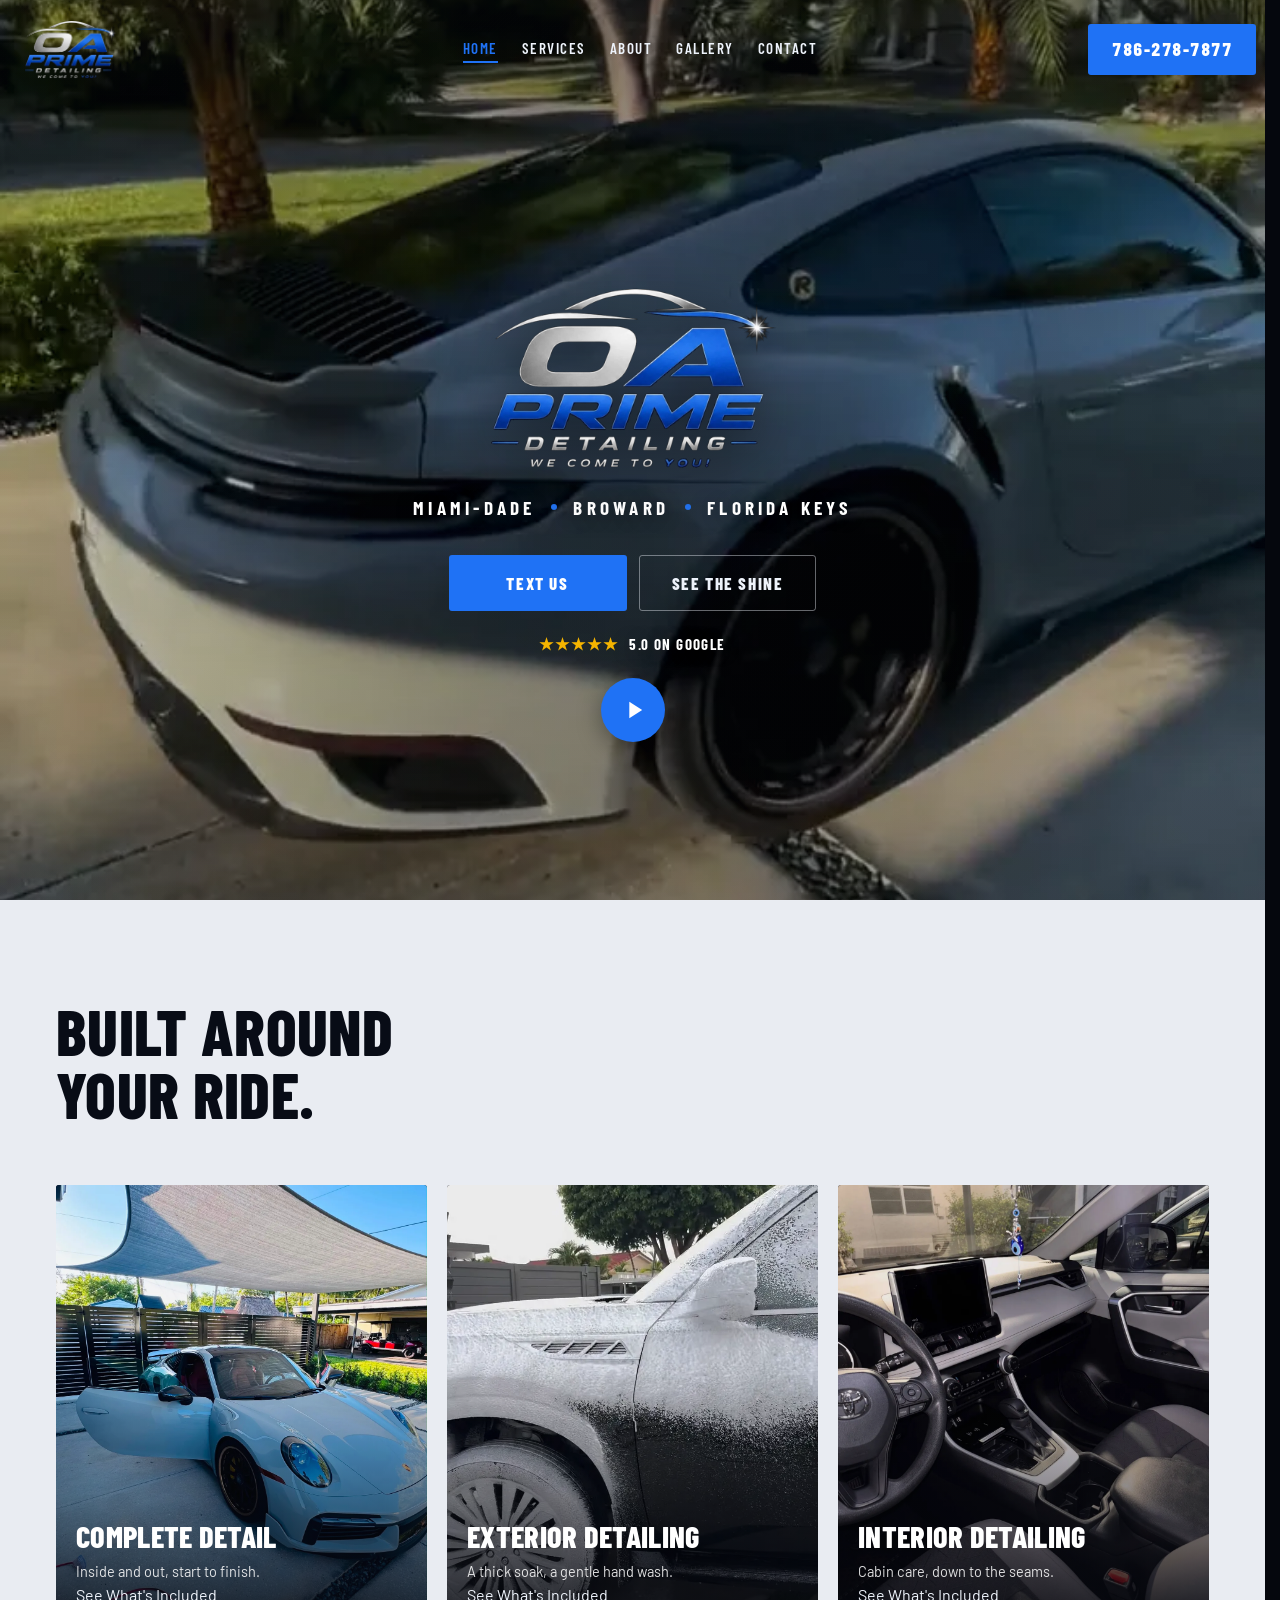
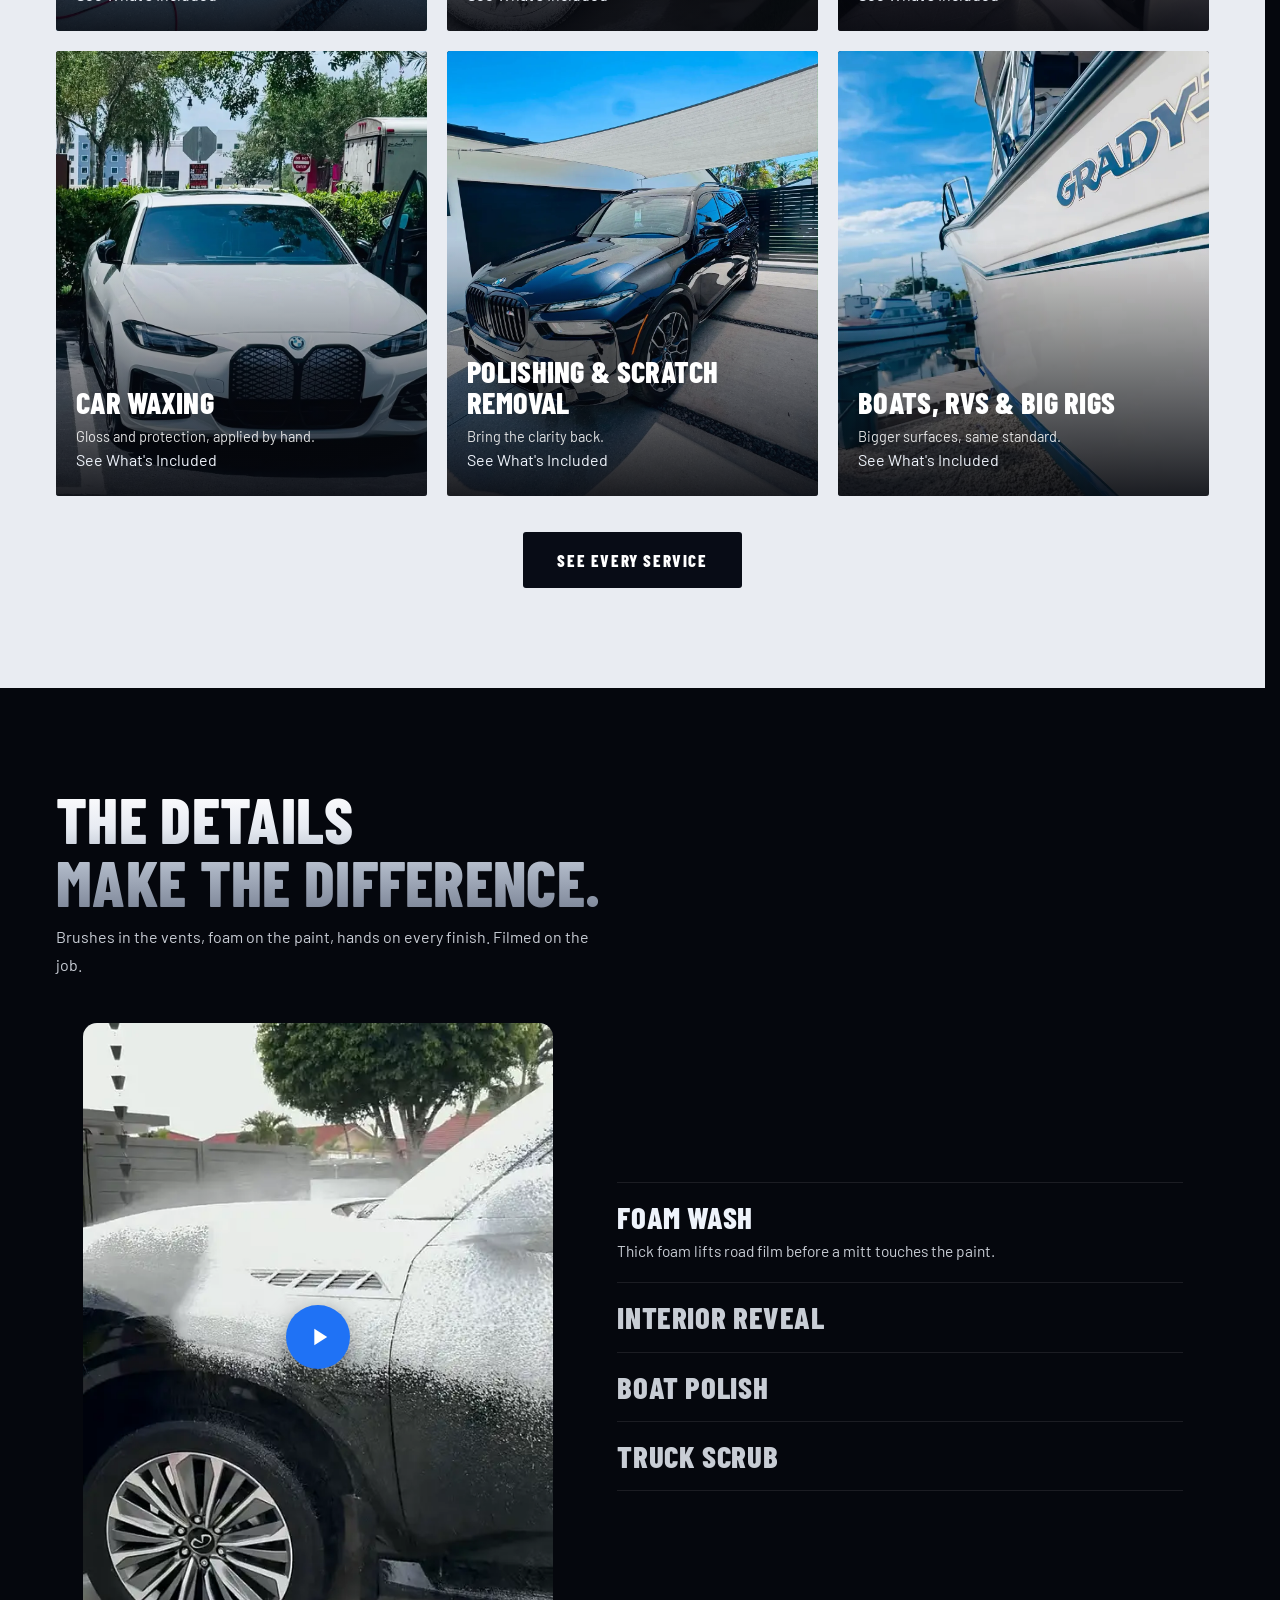
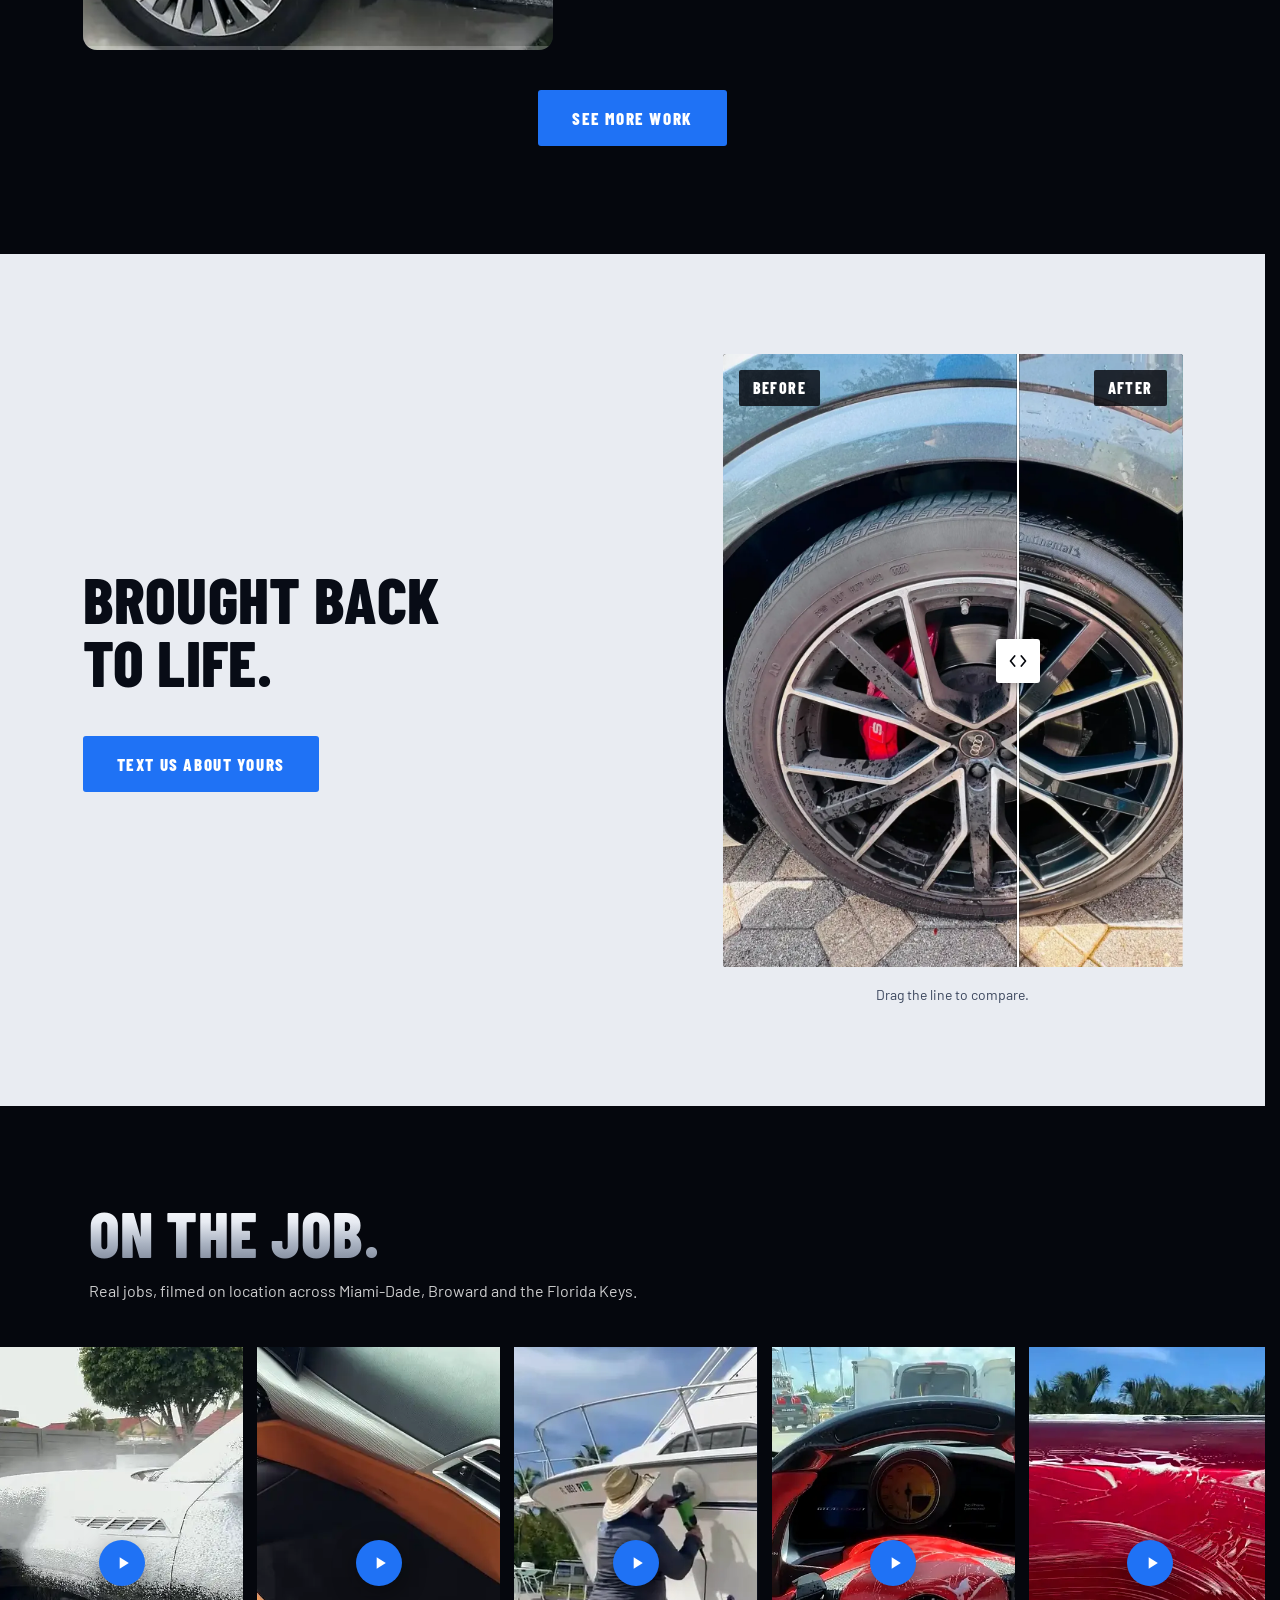
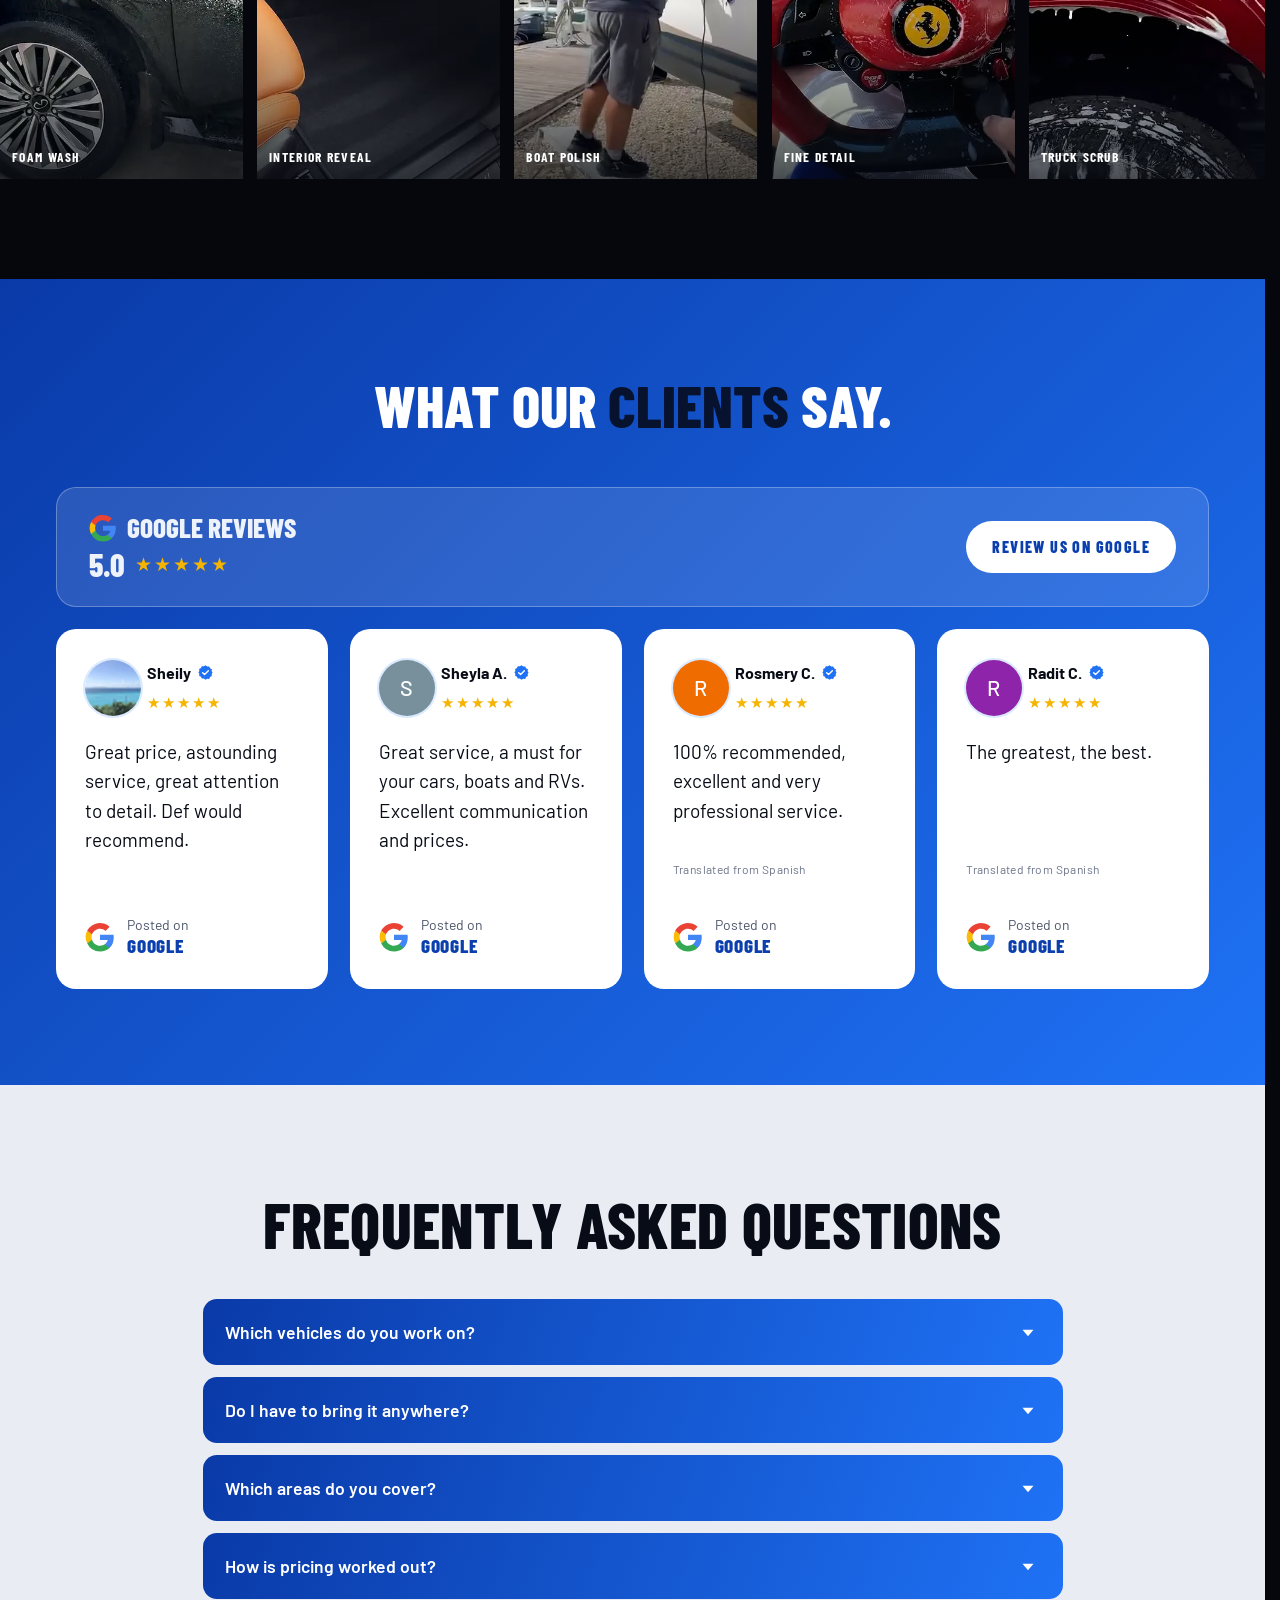
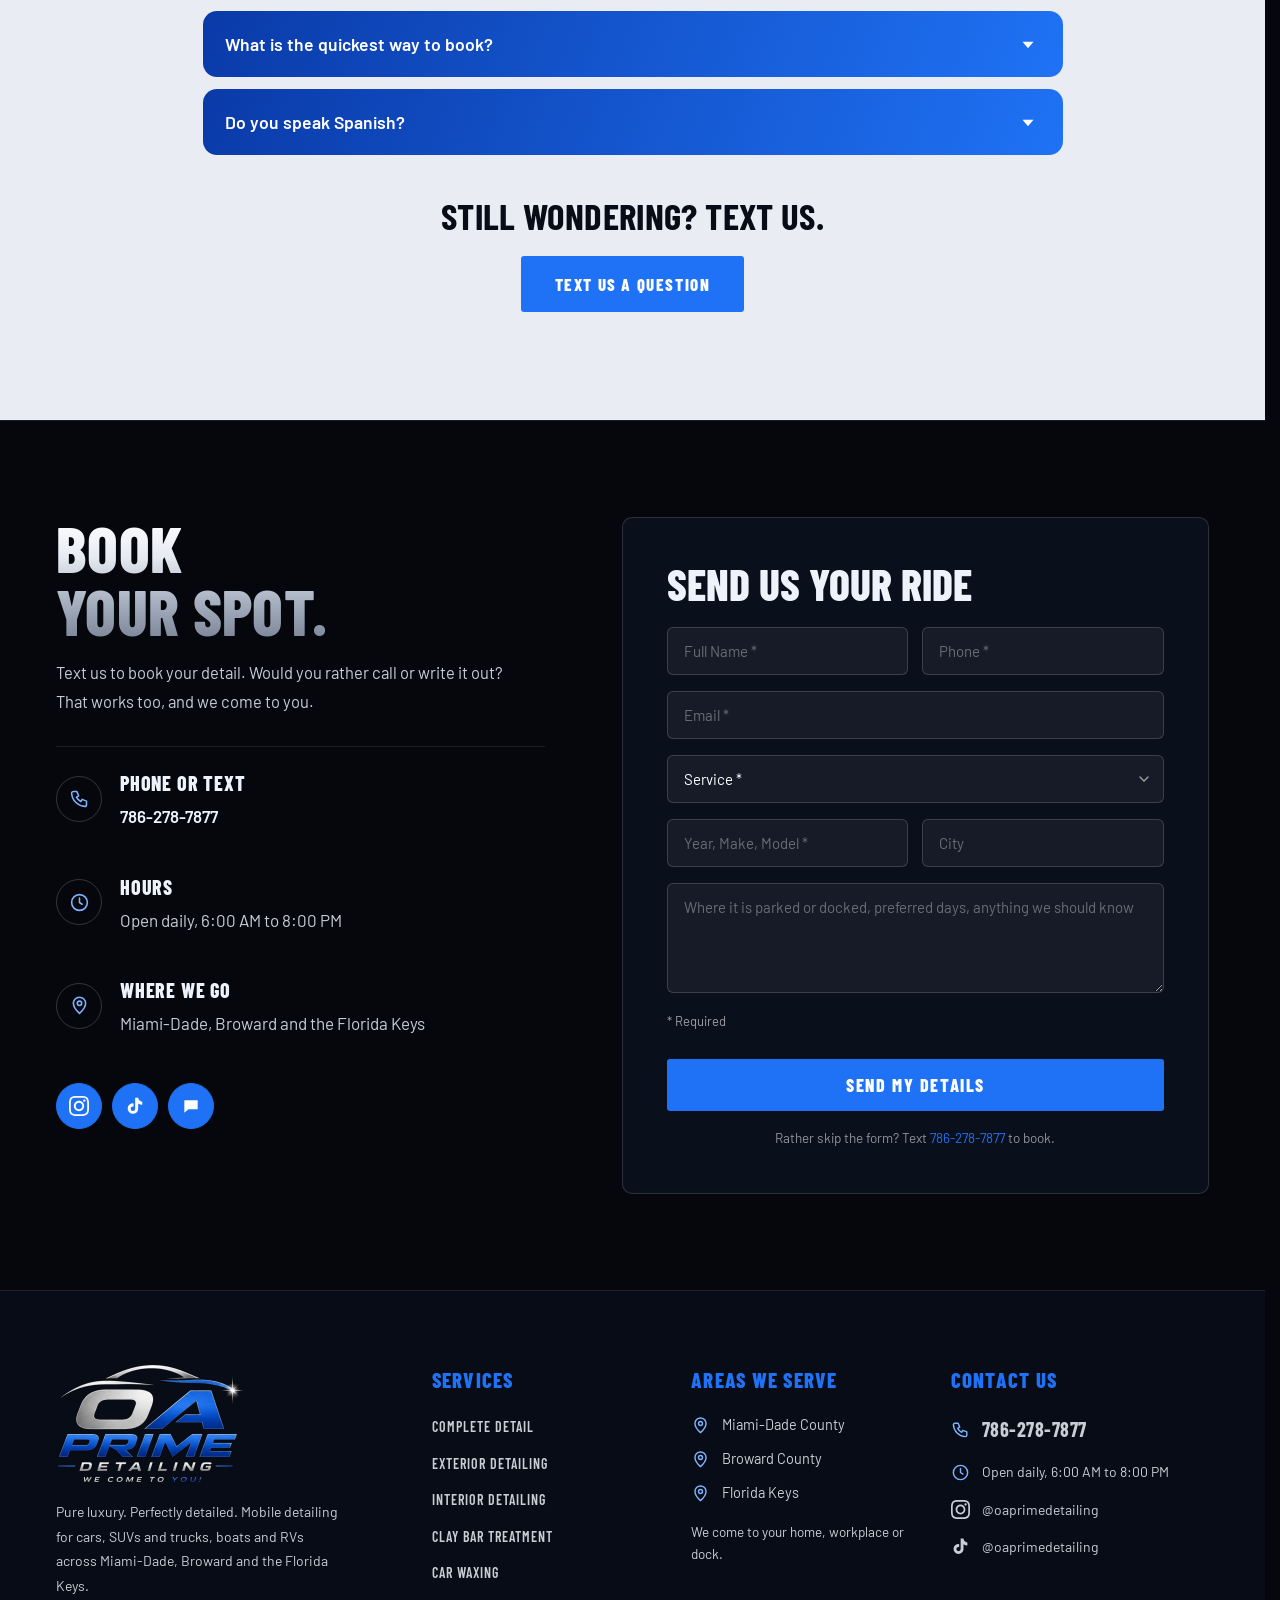
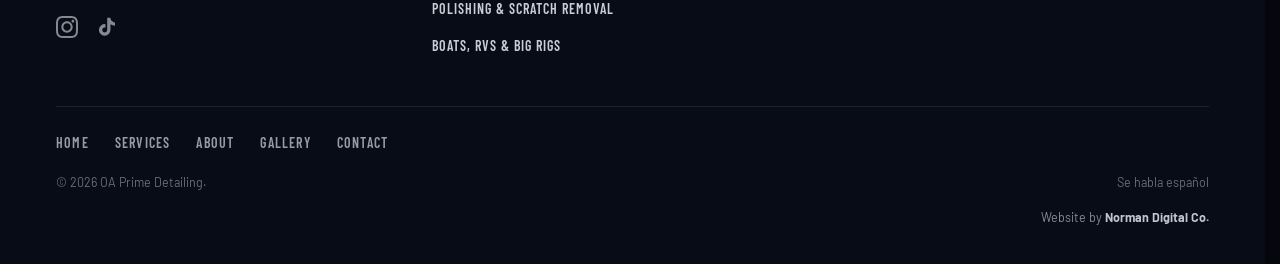
==== commit afe7bfce: "Add files via upload" ====
--- a/index.html
+++ b/index.html
@@ -118,30 +118,30 @@
  </div>
  </div>
  <div class="lu-grid" id="luTrack">
- <div class="lu-card reveal" onclick="openSvc('s1')">
+ <a class="lu-card reveal" href="/services/#svc-s1" aria-label="Complete Detail: see what is included">
  <img src="/img/oaprime-03.webp" alt="White Porsche 911 with the door open after a full detail" loading="lazy" style="--py:62%">
- <div class="lu-cap"><h3>Complete Detail</h3><p>Inside and out, start to finish.</p></div>
- </div>
- <div class="lu-card reveal" onclick="openSvc('s2')">
+ <div class="lu-cap"><h3>Complete Detail</h3><p>Inside and out, start to finish.</p><span class="lu-more">See What's Included</span></div>
+ </a>
+ <a class="lu-card reveal" href="/services/#svc-s2" aria-label="Exterior Detailing: see what is included">
  <img src="/img/oaprime-svc-ext.webp" alt="Black Infiniti SUV covered in foam during a wash" loading="lazy" style="--py:48%">
- <div class="lu-cap"><h3>Exterior Detailing</h3><p>A thick soak, a gentle hand wash.</p></div>
- </div>
- <div class="lu-card reveal" onclick="openSvc('s3')">
+ <div class="lu-cap"><h3>Exterior Detailing</h3><p>A thick soak, a gentle hand wash.</p><span class="lu-more">See What's Included</span></div>
+ </a>
+ <a class="lu-card reveal" href="/services/#svc-s3" aria-label="Interior Detailing: see what is included">
  <img src="/img/oaprime-10.webp" alt="Toyota RAV4 cabin after an interior clean" loading="lazy" style="--py:50%">
- <div class="lu-cap"><h3>Interior Detailing</h3><p>Cabin care, down to the seams.</p></div>
- </div>
- <div class="lu-card reveal" onclick="openSvc('s5')">
+ <div class="lu-cap"><h3>Interior Detailing</h3><p>Cabin care, down to the seams.</p><span class="lu-more">See What's Included</span></div>
+ </a>
+ <a class="lu-card reveal" href="/services/#svc-s5" aria-label="Car Waxing: see what is included">
  <img src="/img/oaprime-09.webp" alt="White BMW i4 with a glossy finish after waxing" loading="lazy" style="--py:70%">
- <div class="lu-cap"><h3>Car Waxing</h3><p>Gloss and protection, applied by hand.</p></div>
- </div>
- <div class="lu-card reveal" onclick="openSvc('s6')">
+ <div class="lu-cap"><h3>Car Waxing</h3><p>Gloss and protection, applied by hand.</p><span class="lu-more">See What's Included</span></div>
+ </a>
+ <a class="lu-card reveal" href="/services/#svc-s6" aria-label="Polishing & Scratch Removal: see what is included">
  <img src="/img/oaprime-02.webp" alt="Black BMW X7 with a deep gloss finish after polishing" loading="lazy" style="--py:62%">
- <div class="lu-cap"><h3>Polishing & Scratch Removal</h3><p>Bring the clarity back.</p></div>
- </div>
- <div class="lu-card reveal" onclick="openSvc('s7')">
+ <div class="lu-cap"><h3>Polishing & Scratch Removal</h3><p>Bring the clarity back.</p><span class="lu-more">See What's Included</span></div>
+ </a>
+ <a class="lu-card reveal" href="/services/#svc-s7" aria-label="Boats, RVs & Big Rigs: see what is included">
  <img src="/img/oaprime-svc-boat.webp" alt="Grady-White boat hull at the dock after a polish" loading="lazy" style="--py:40%">
- <div class="lu-cap"><h3>Boats, RVs & Big Rigs</h3><p>Bigger surfaces, same standard.</p></div>
- </div>
+ <div class="lu-cap"><h3>Boats, RVs & Big Rigs</h3><p>Bigger surfaces, same standard.</p><span class="lu-more">See What's Included</span></div>
+ </a>
  </div>
  <div style="text-align:center;margin-top:clamp(24px,3.4vw,36px)">
  <a class="btn-dark" href="/services/">See Every Service</a>
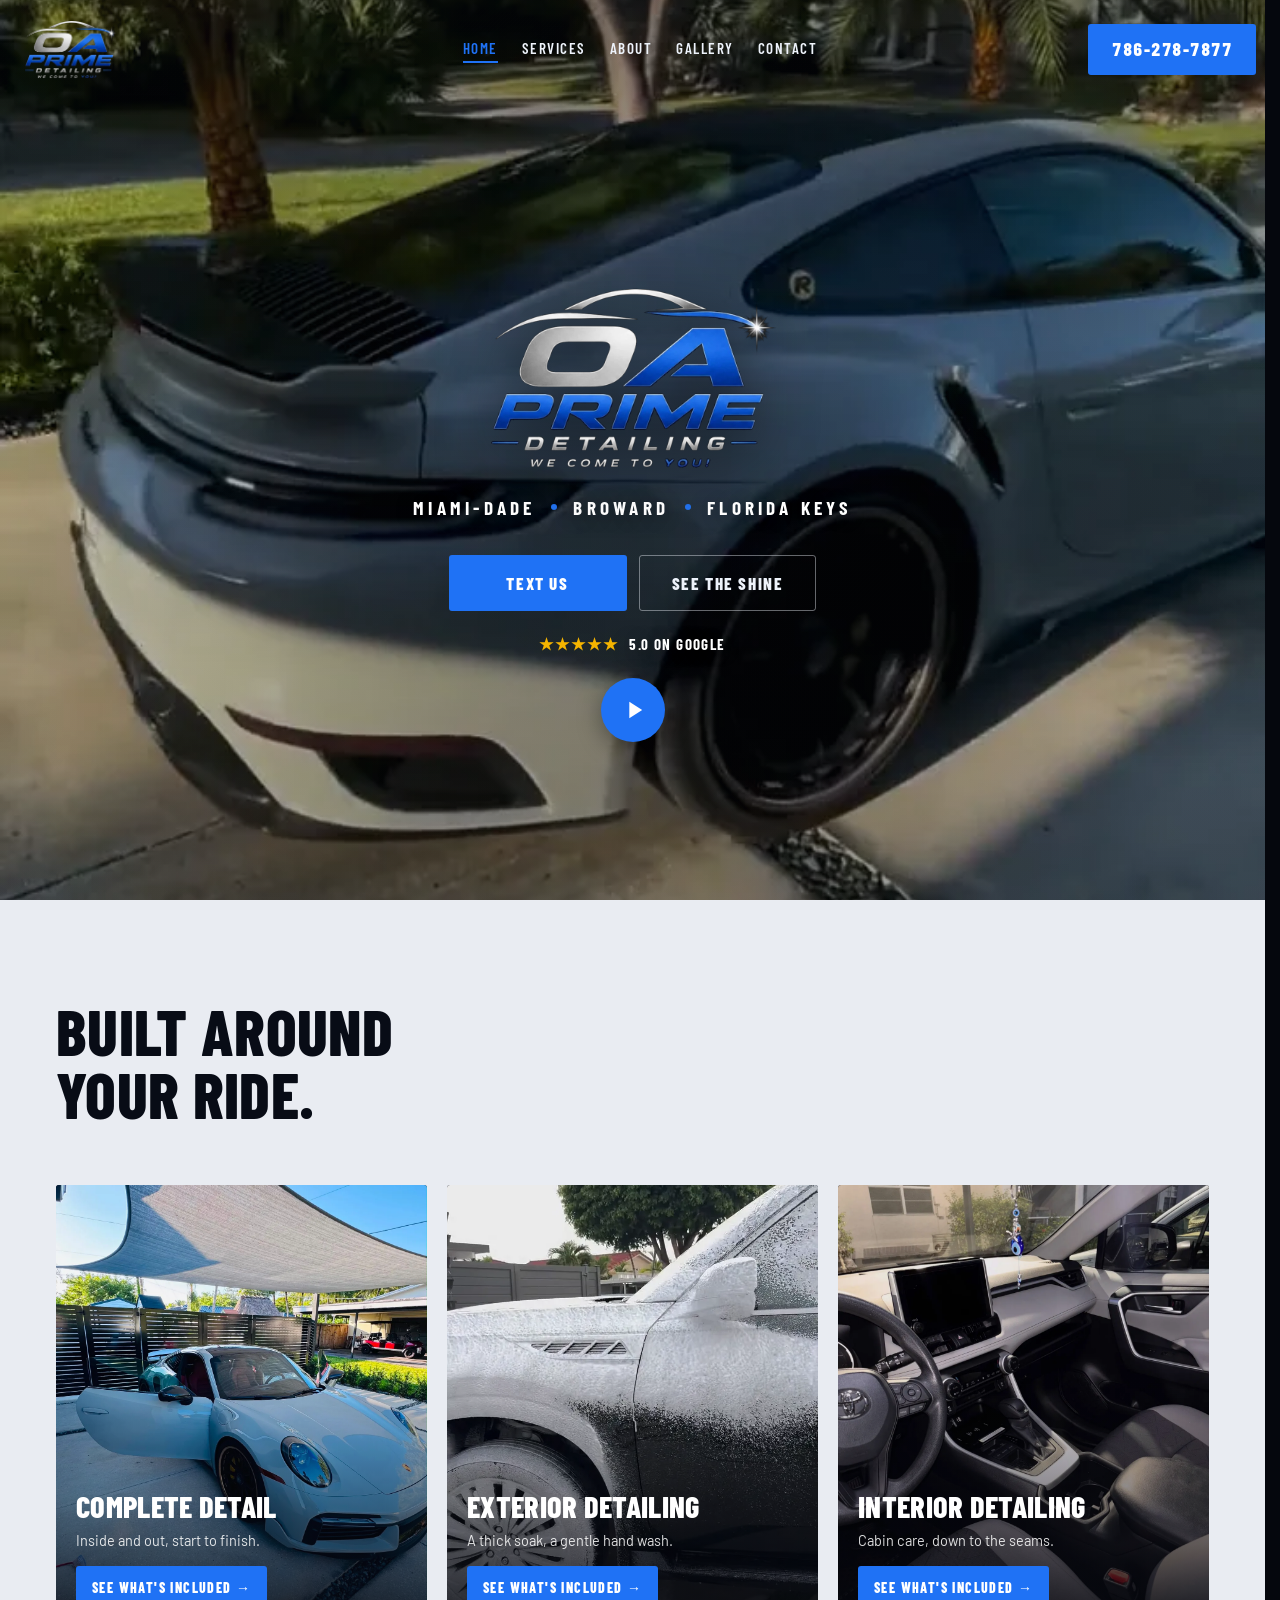
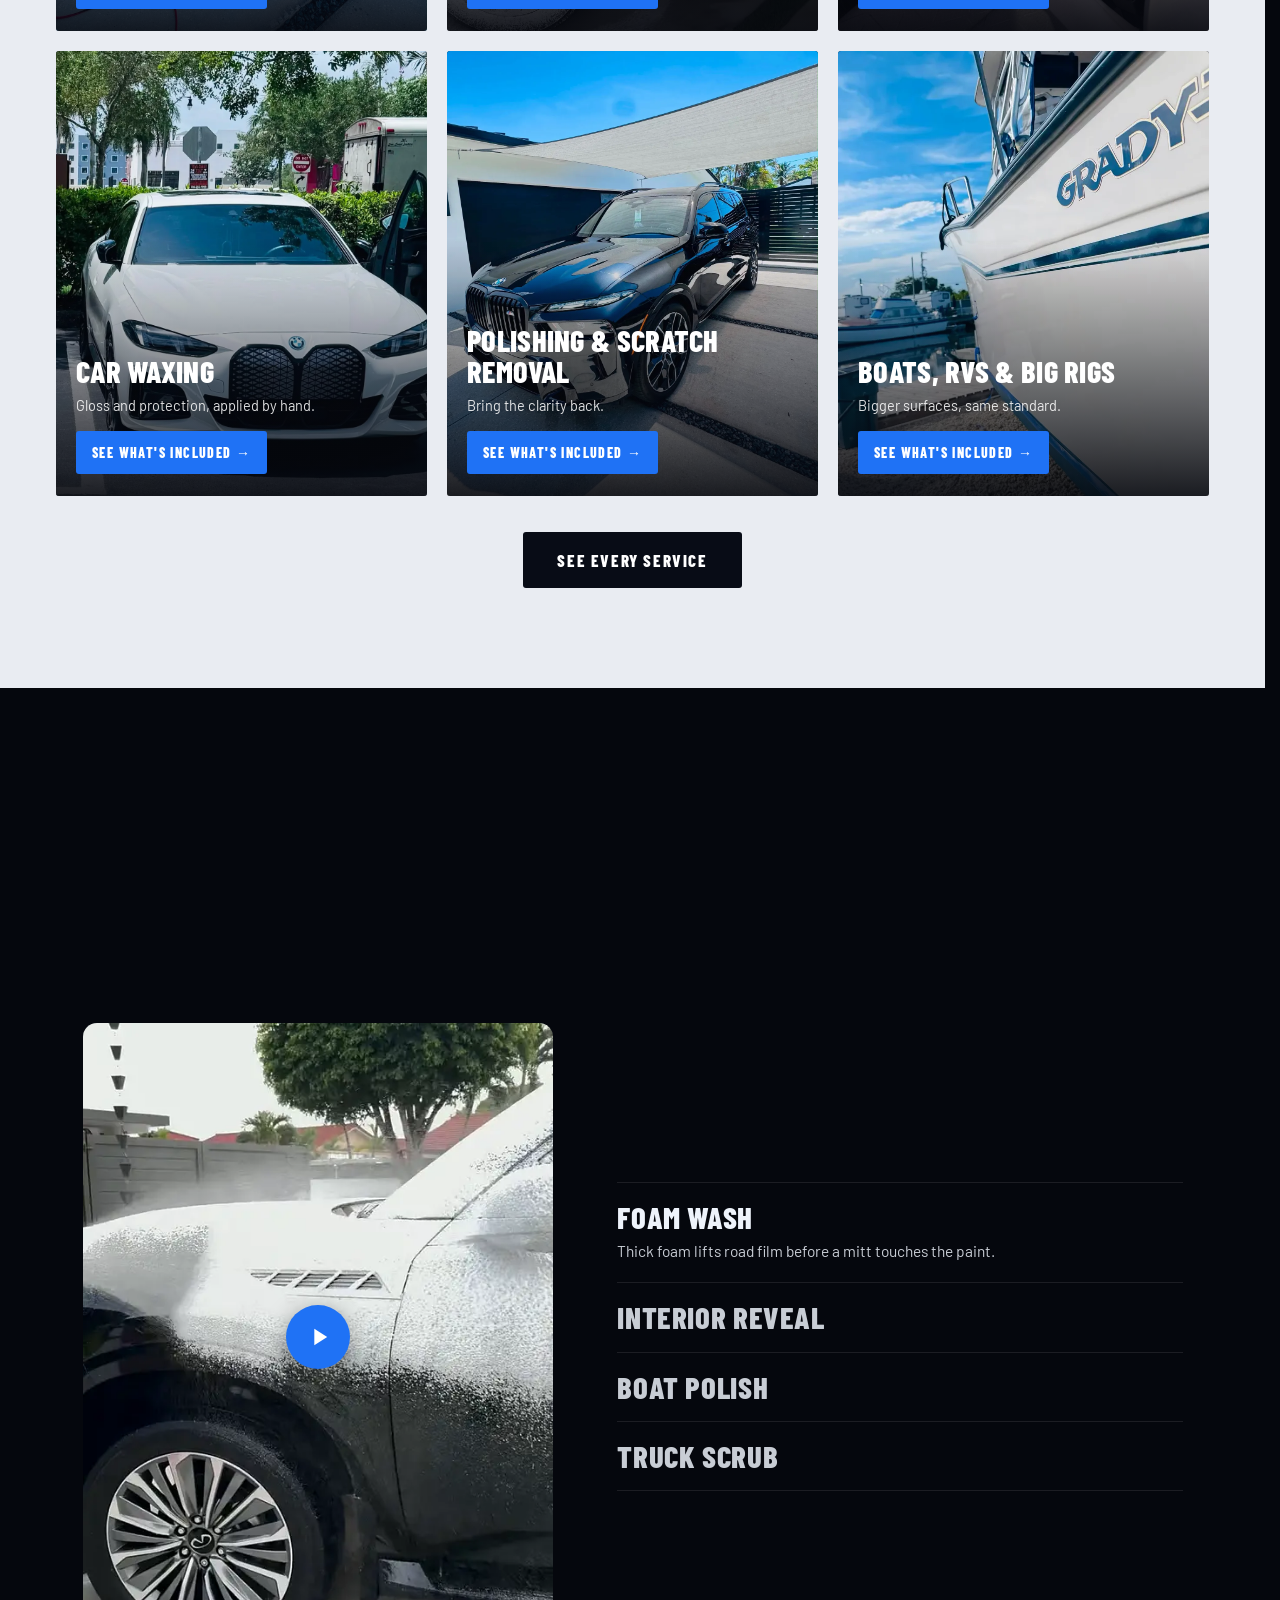
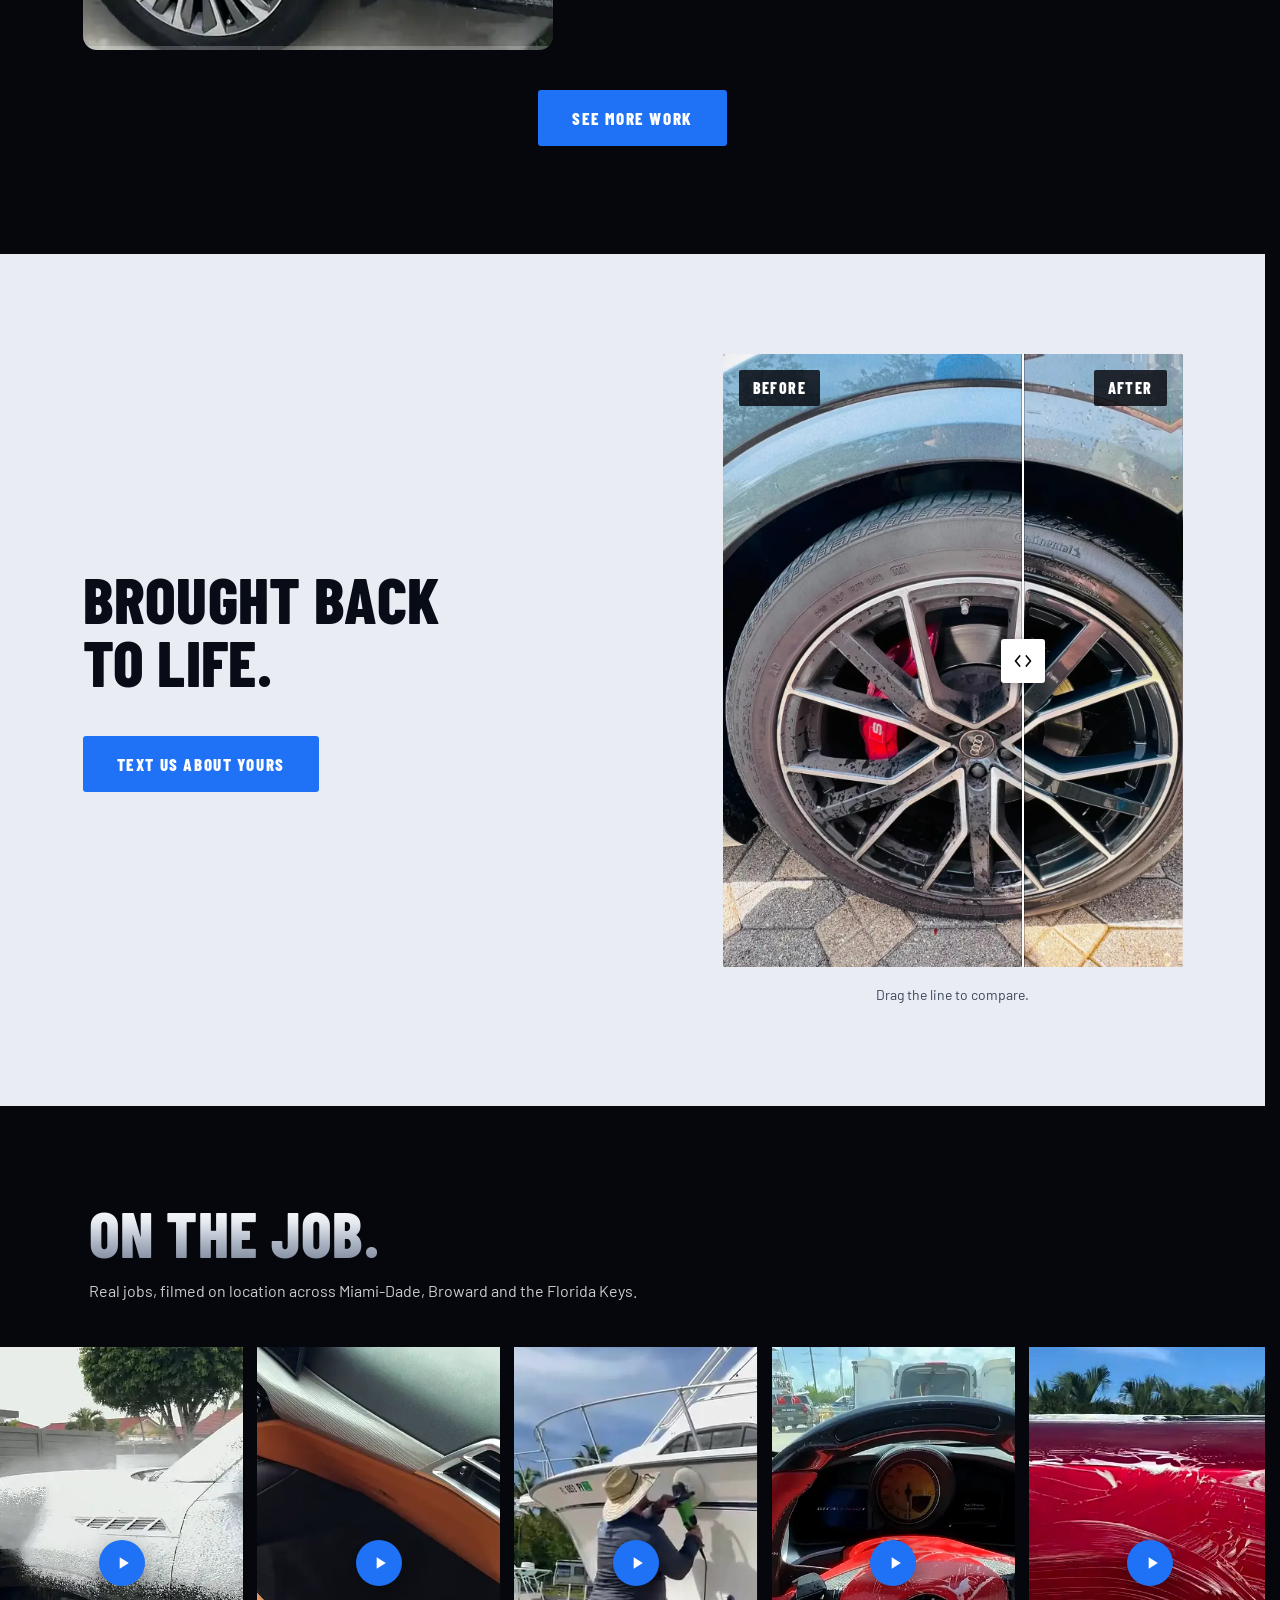
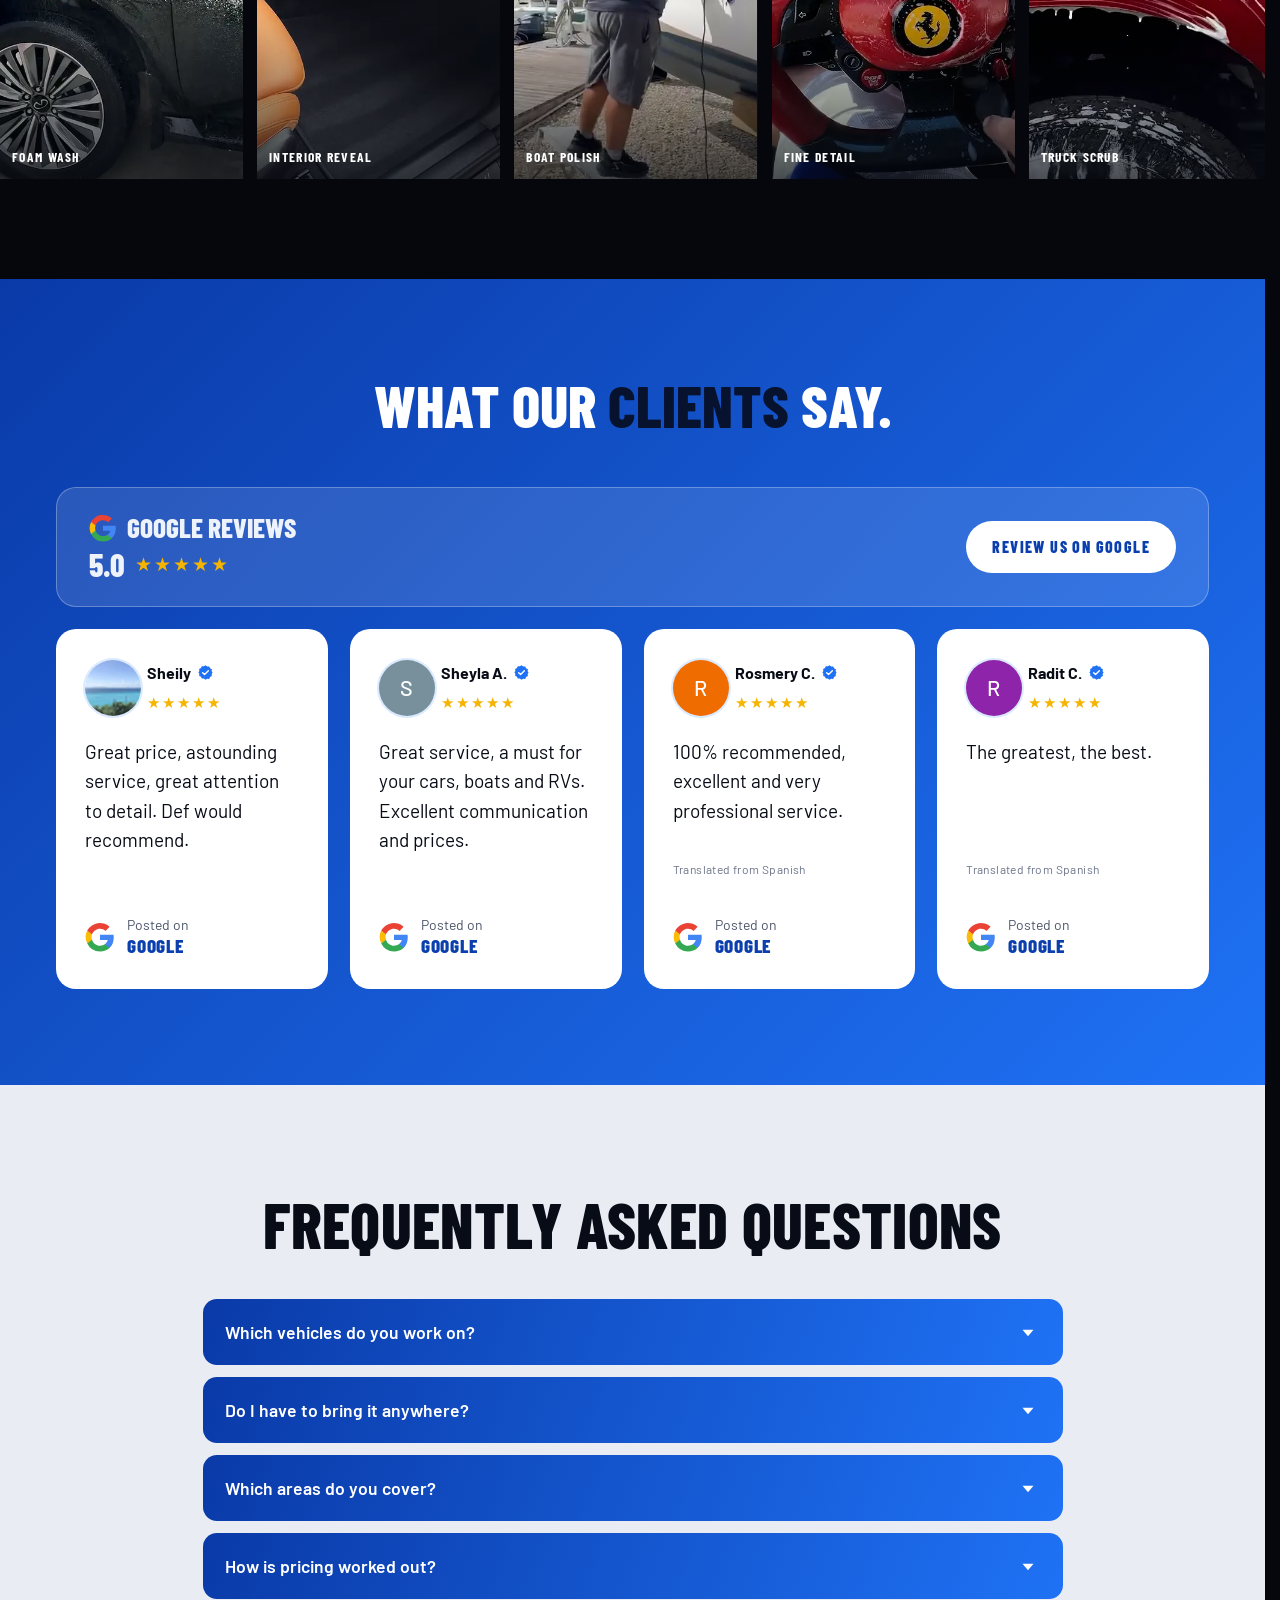
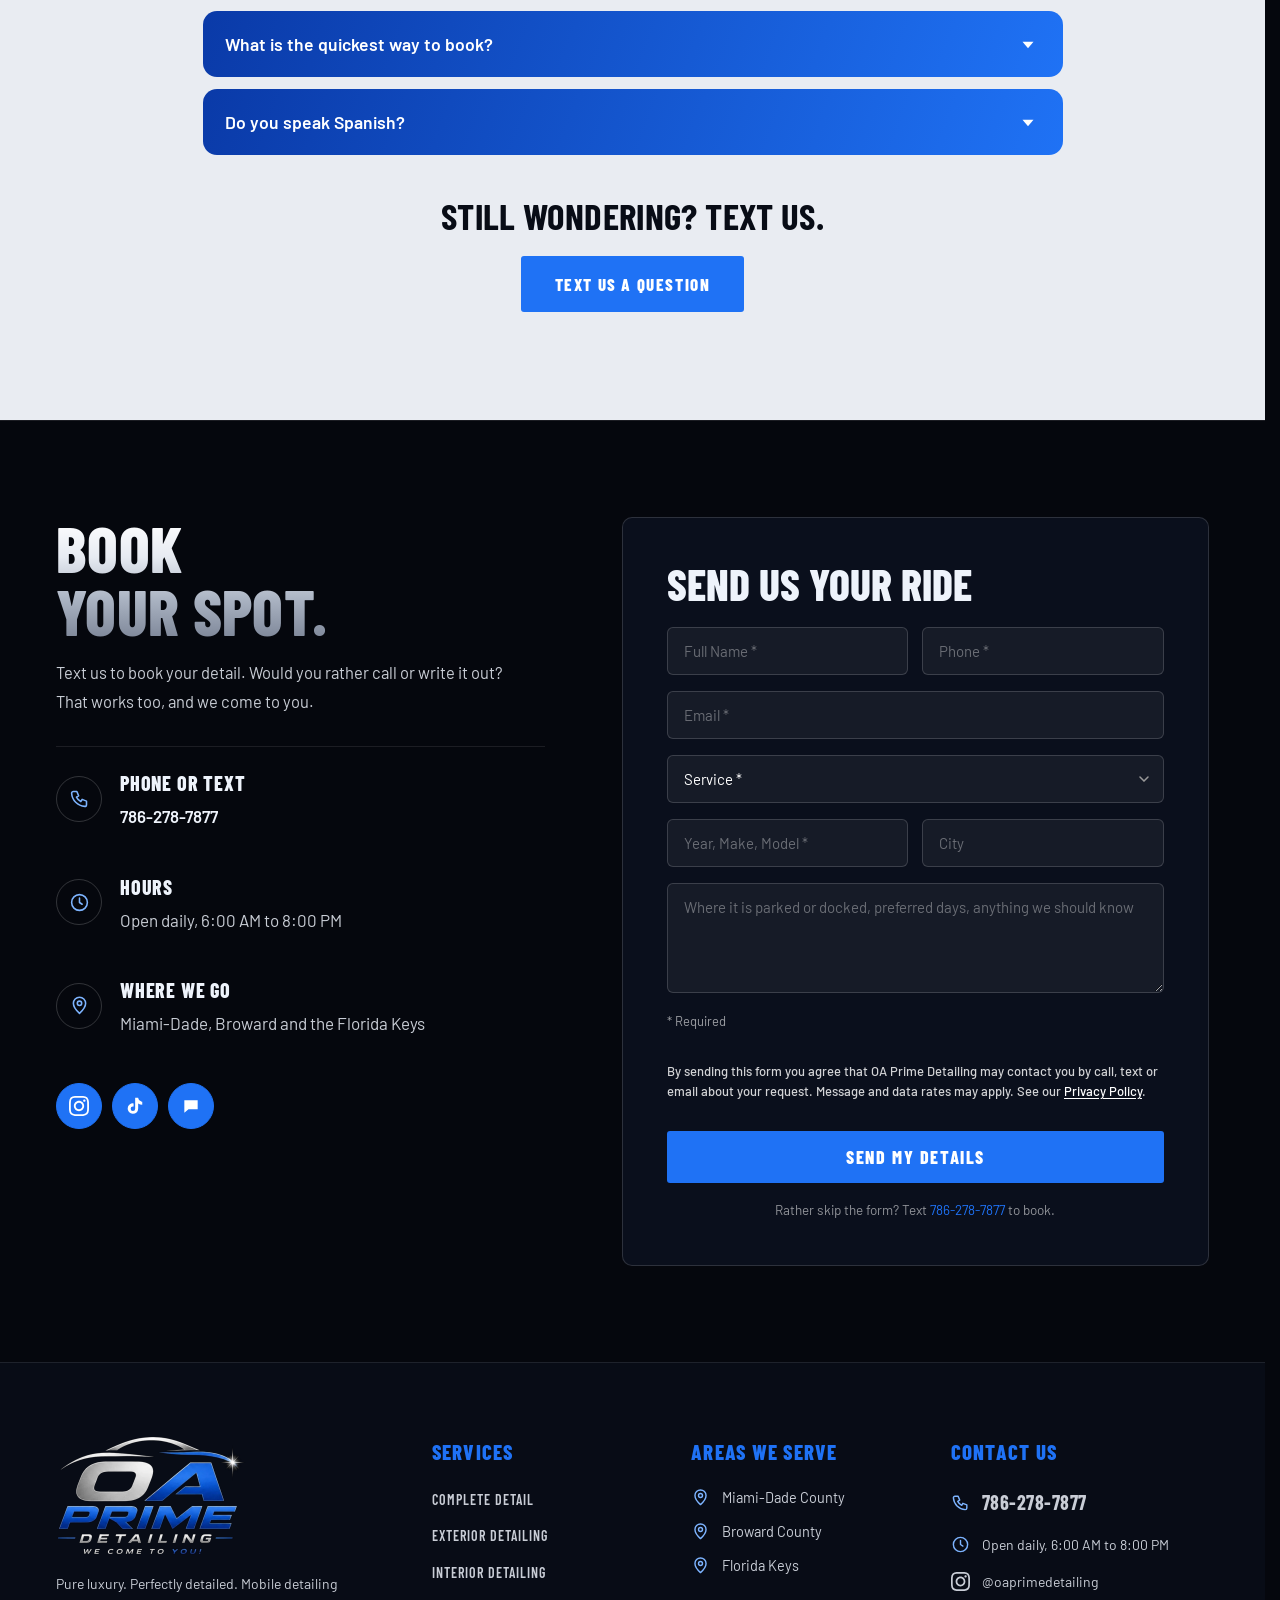
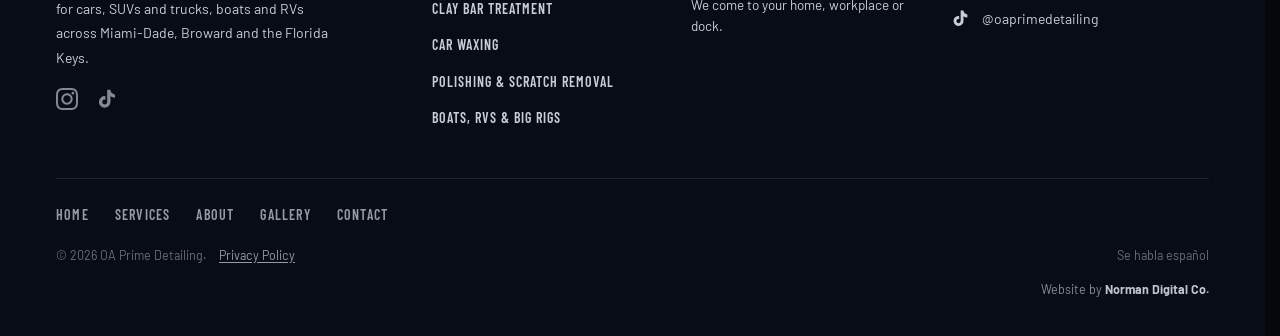
==== commit ccfbb49c: "Add files via upload" ====
--- a/index.html
+++ b/index.html
@@ -298,6 +298,7 @@
  </div>
  <div class="f-group"><textarea id="hm" name="message" aria-label="Message" placeholder="Where it is parked or docked, preferred days, anything we should know"></textarea></div>
  <p class="f-req">* Required</p>
+ <p class="f-consent">By sending this form you agree that OA Prime Detailing may contact you by call, text or email about your request. Message and data rates may apply. See our <a href="/privacy/">Privacy Policy</a>.</p>
  <button type="submit" class="f-submit">Send My Details</button>
  <div class="f-ok">Got it. We will be in touch shortly.</div>
  </form>
@@ -322,7 +323,7 @@
  <div class="f-col"><h4>Contact Us</h4><ul class="f-rows"><li><svg viewBox="0 0 24 24"><path d="M5 4h4l2 5-2.5 1.5a11 11 0 0 0 5 5L15 13l5 2v4a2 2 0 0 1-2 2A16 16 0 0 1 3 6a2 2 0 0 1 2-2z"/></svg><a href="tel:+17862787877" class="f-phone">786-278-7877</a></li><li><svg viewBox="0 0 24 24"><circle cx="12" cy="12" r="9"/><path d="M12 7v5l3 2"/></svg><span>Open daily, 6:00 AM to 8:00 PM</span></li><li><svg class="ig-plain" viewBox="0 0 24 24"><use href="#ico-ig"/></svg><a href="https://www.instagram.com/oaprimedetailing/" target="_blank" rel="noopener">@oaprimedetailing</a></li><li><svg class="ig-plain" viewBox="0 0 24 24"><use href="#ico-tt"/></svg><a href="https://www.tiktok.com/@oaprimedetailing" target="_blank" rel="noopener">@oaprimedetailing</a></li></ul></div>
  </div>
  <div class="f-nav"><a href="/">Home</a><a href="/services/">Services</a><a href="/about/">About</a><a href="/gallery/">Gallery</a><a href="/contact/">Contact</a></div>
- <div class="footer-bottom"><p>&copy; 2026 OA Prime Detailing.</p><p>Se habla español</p></div>
+ <div class="footer-bottom"><p>&copy; 2026 OA Prime Detailing. <a class="f-legal" href="/privacy/">Privacy Policy</a></p><p>Se habla español</p></div>
  <div class="f-credit"><a href="https://normandigitalco.com" target="_blank" rel="noopener"><span>Website by</span> <b>Norman Digital Co.</b></a></div>
 </footer>
 
--- a/assets/style.css
+++ b/assets/style.css
@@ -1109,3 +1109,20 @@
 
 [id^="svc-"]{scroll-margin-top:72px}
 .btn-dark{text-decoration:none}
+
+.lu-card{display:block;text-decoration:none;color:inherit;-webkit-tap-highlight-color:transparent}
+.lu-more{display:inline-block;margin-top:14px;padding:10px 16px;background:var(--y);color:#fff;border-radius:3px;font-family:var(--U);font-weight:800;font-size:14px;letter-spacing:1.4px;text-transform:uppercase}
+.lu-more::after{content:' \2192'}
+@media(hover:hover) and (pointer:fine){.lu-card:hover .lu-more{background:#fff;color:#05070d}}
+
+.f-consent{font-size:13px;line-height:1.55;font-weight:500;color:rgba(255,255,255,.82);margin:2px 0 14px;text-align:left}
+.f-consent a{color:#fff;text-decoration:underline;text-underline-offset:2px}
+.f-legal{color:rgba(238,243,251,.62);text-decoration:underline;text-underline-offset:2px;margin-left:10px}
+.legal-in{max-width:760px;margin:0 auto}
+.legal-in .sec-h{margin-bottom:12px}
+.legal-date{font-family:var(--U);font-weight:700;letter-spacing:1.3px;text-transform:uppercase;font-size:14px;color:var(--yh)!important;margin-bottom:22px!important}
+.legal-in p{font-size:16.5px;line-height:1.75;font-weight:500;color:rgba(238,243,251,.9);margin-bottom:16px}
+.legal-in h2{font-family:var(--H);font-weight:800;text-transform:uppercase;font-size:1.6rem;letter-spacing:.02em;color:var(--text);margin:34px 0 10px}
+.legal-in a{color:var(--yh);text-decoration:underline;text-underline-offset:3px}
+.legal-in a.btn-y,.legal-in a.btn-o{text-decoration:none;color:#fff;margin:6px 10px 0 0}
+.nf{min-height:60vh}
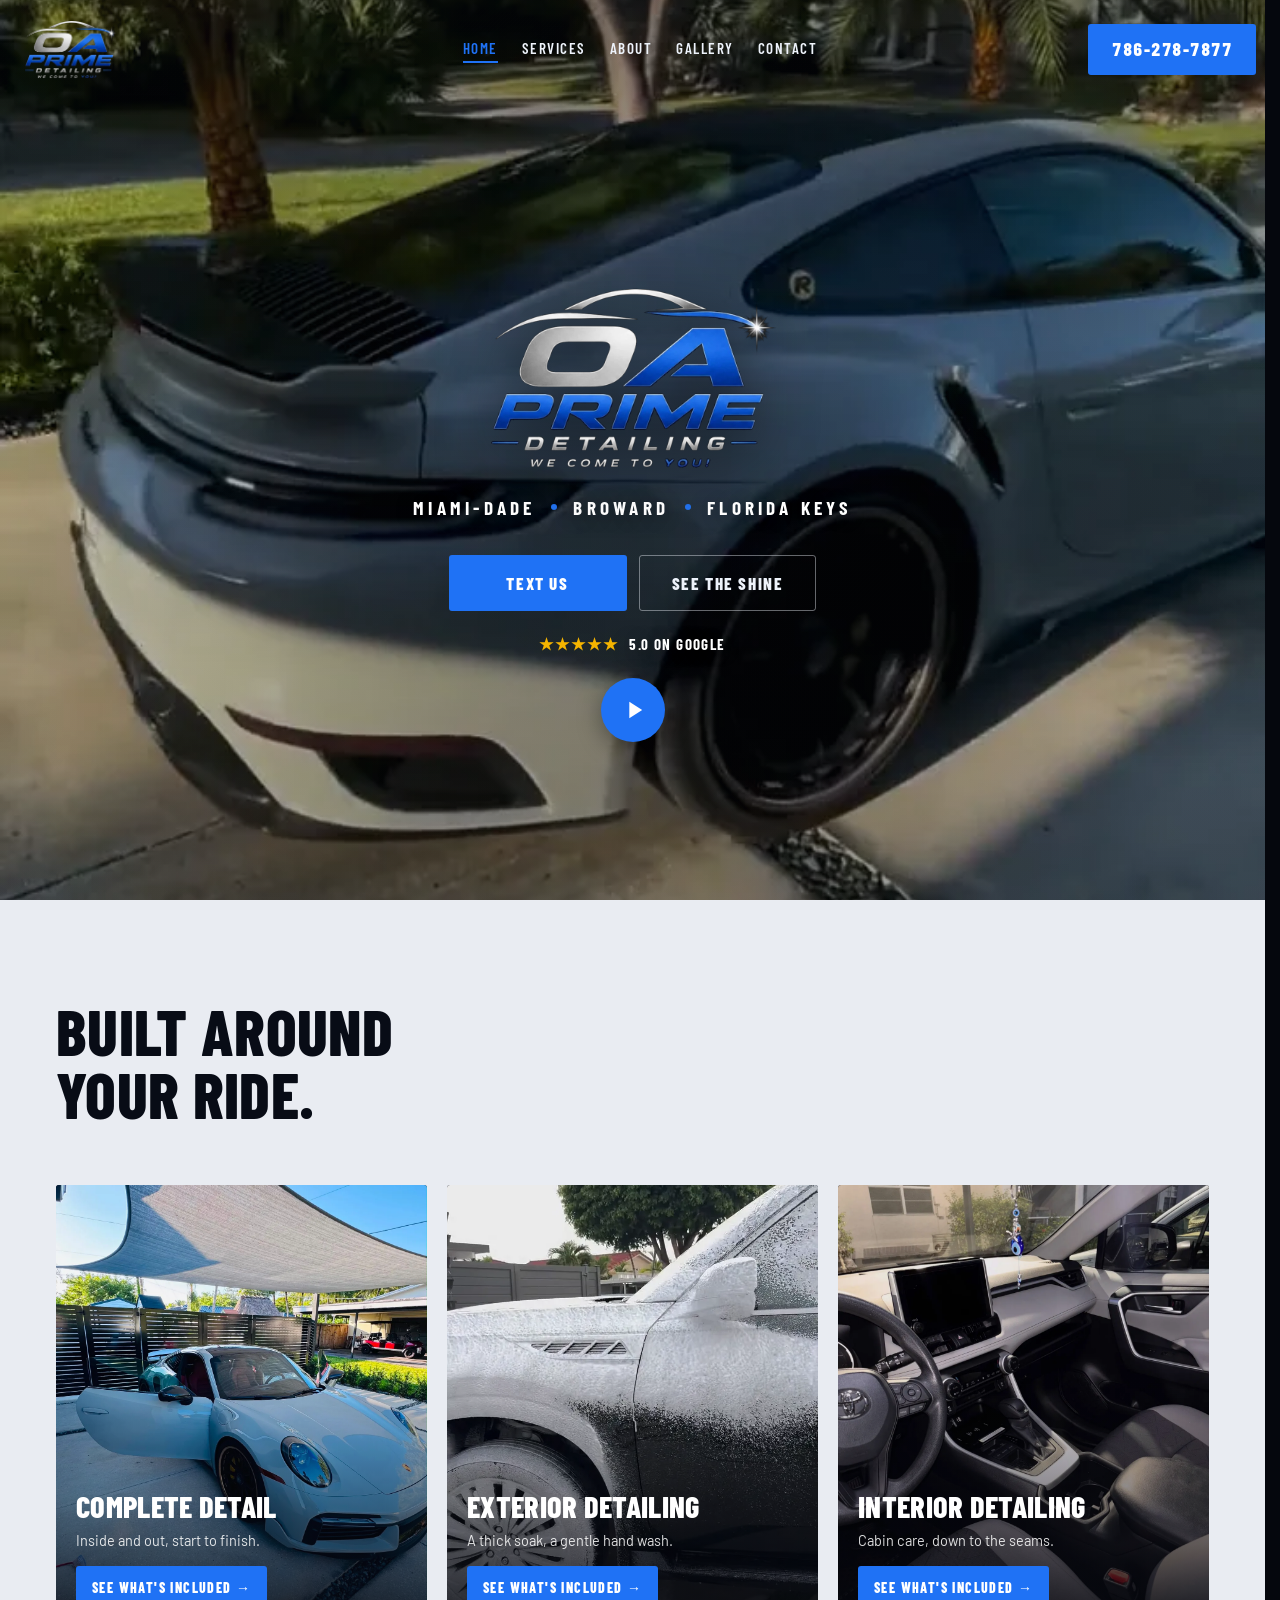
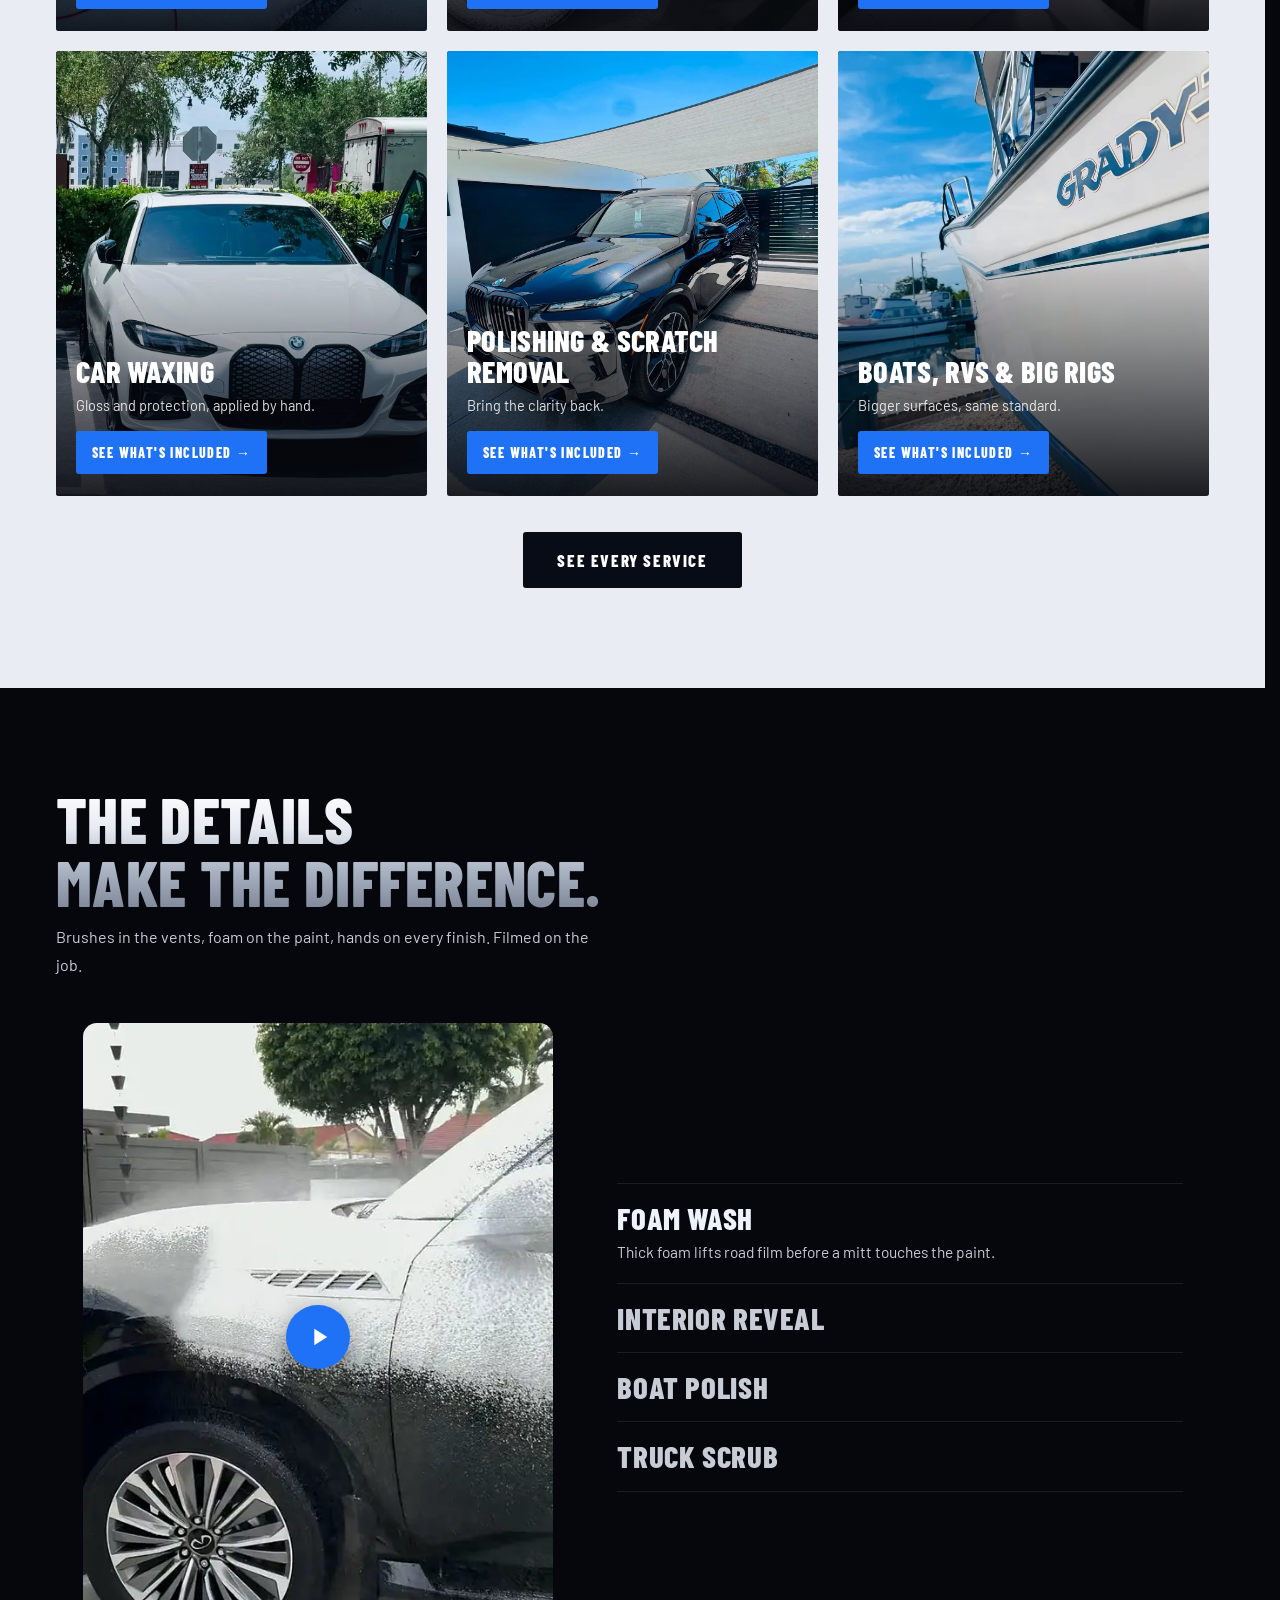
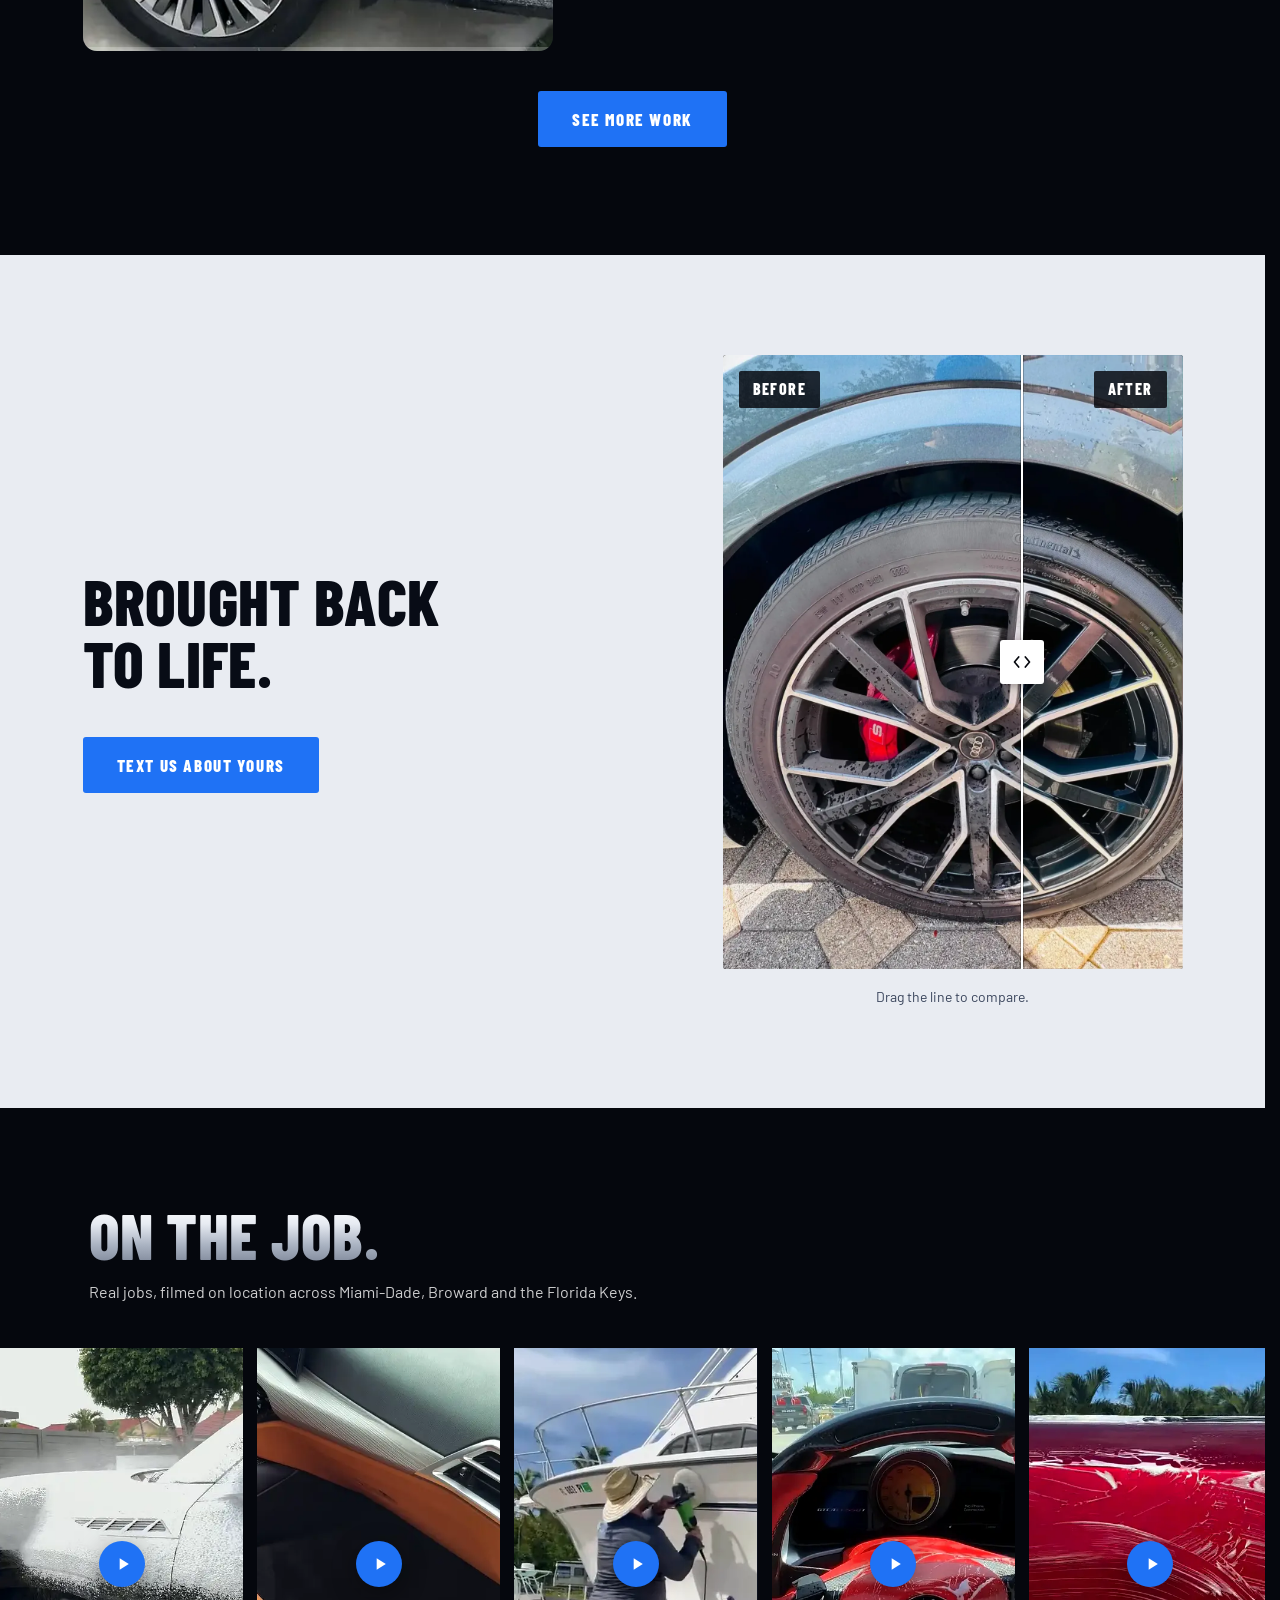
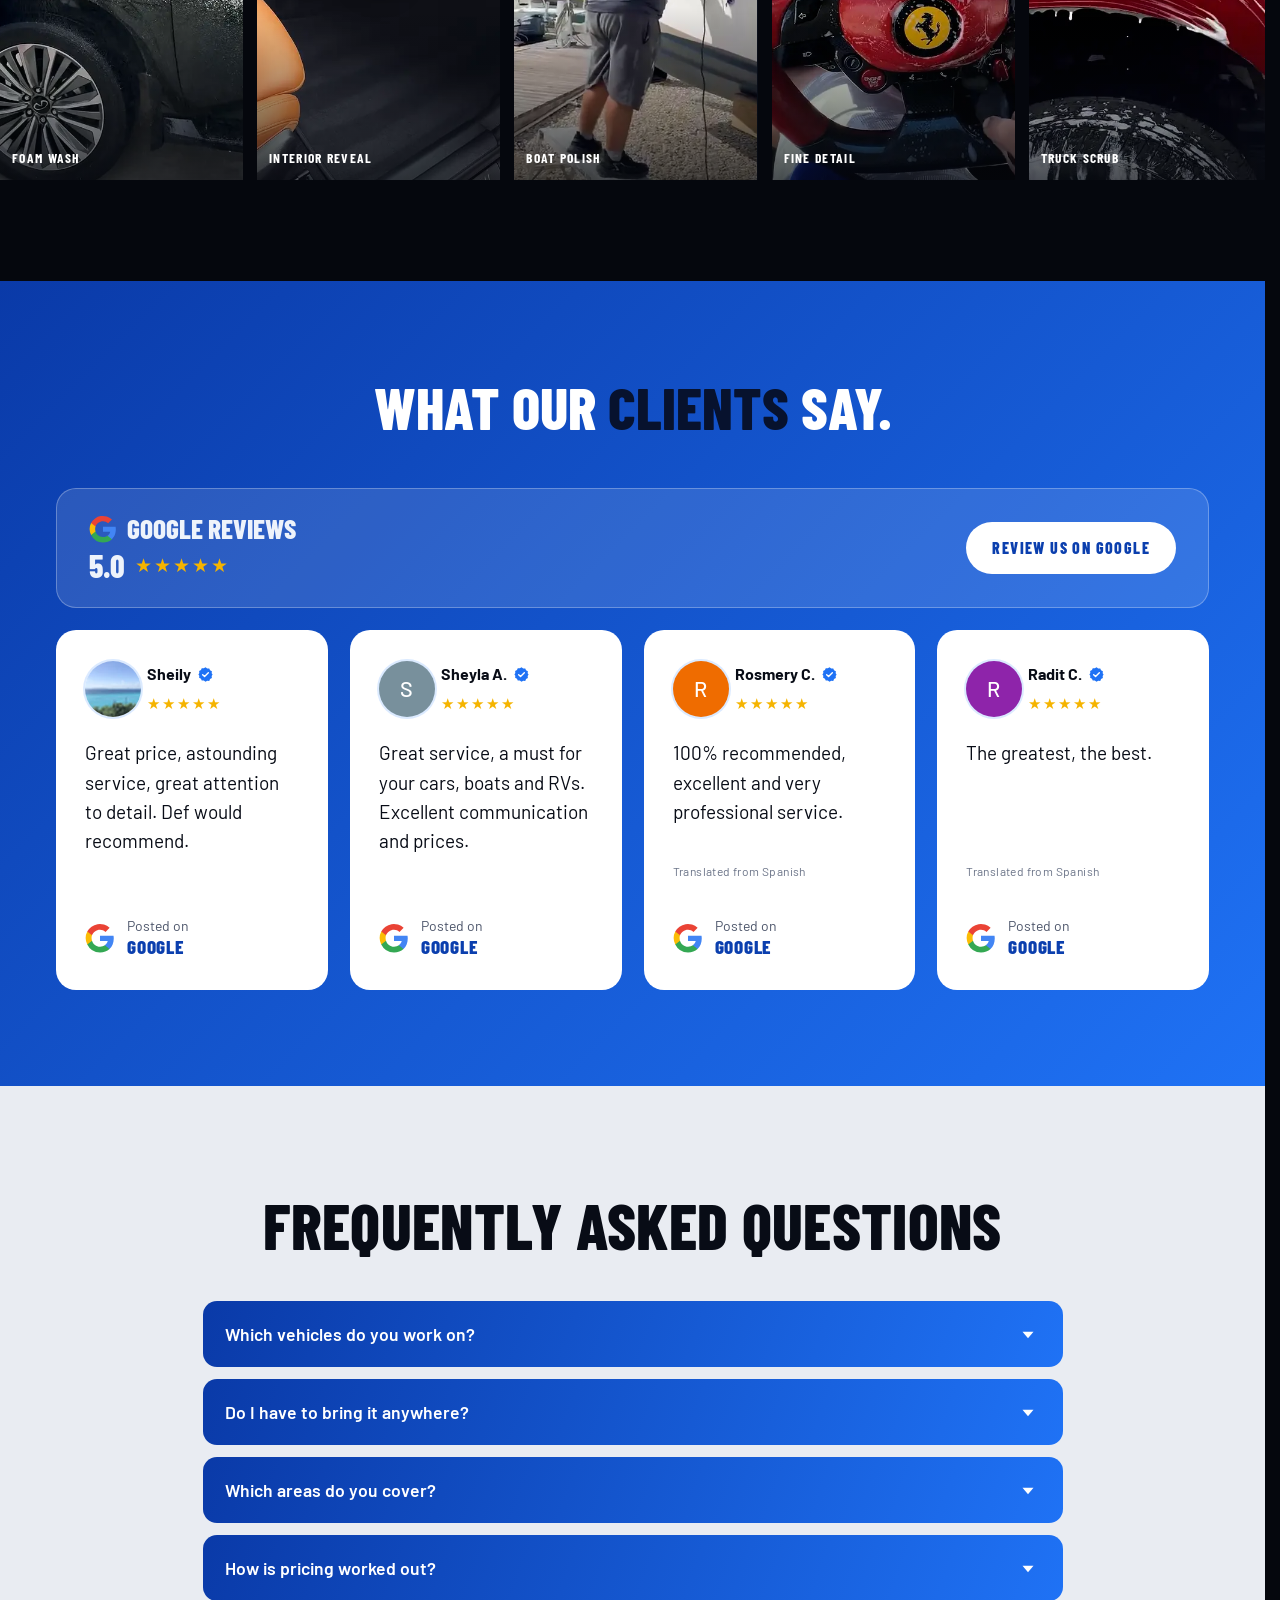
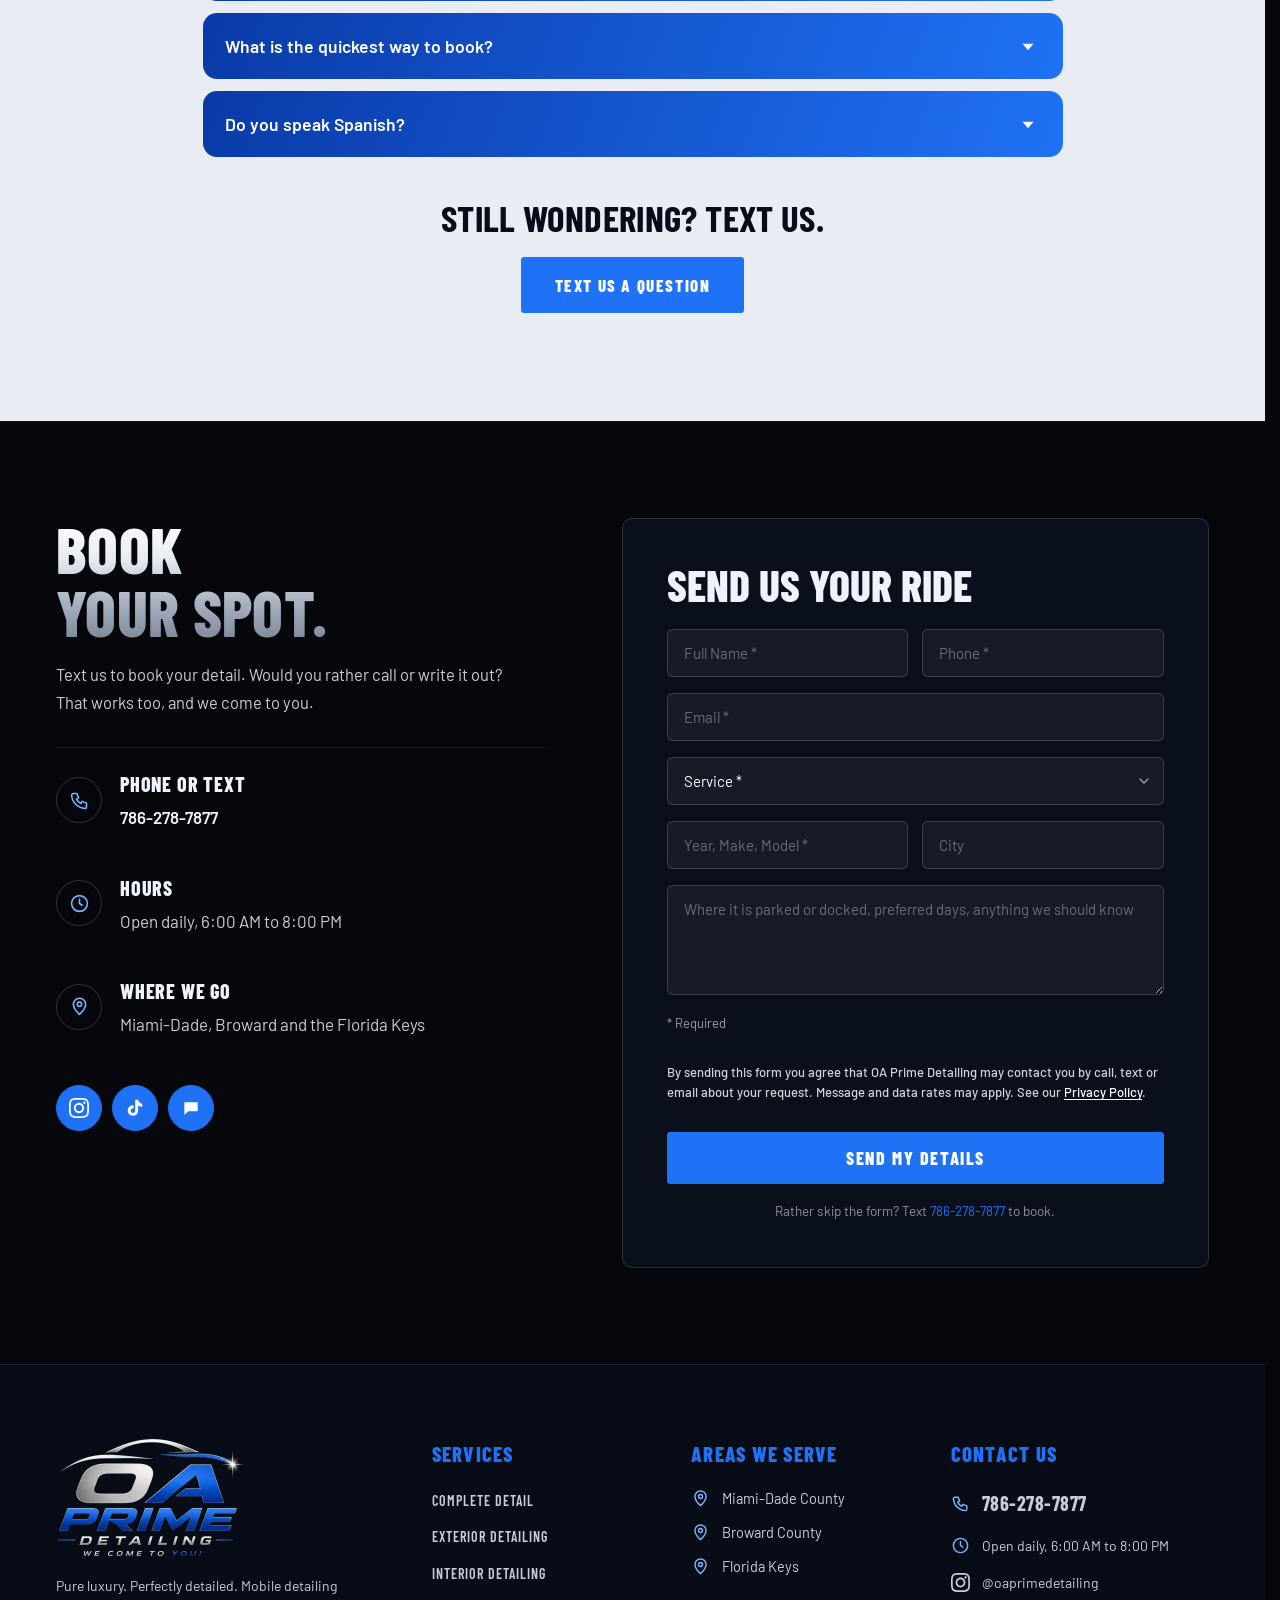
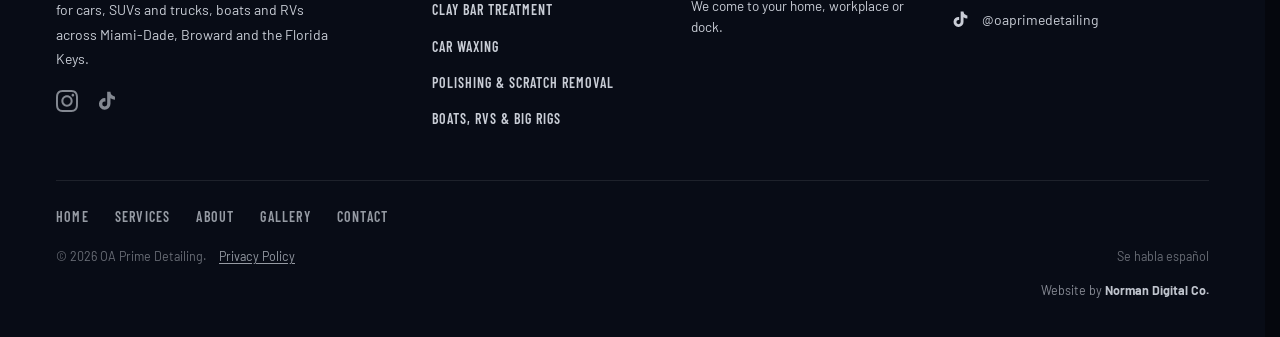
==== commit 2b50754f: "Add files via upload" ====
--- a/index.html
+++ b/index.html
@@ -3,15 +3,15 @@
 <head>
 <meta charset="UTF-8"/>
 <meta name="viewport" content="width=device-width, initial-scale=1.0"/>
-<title>OA Prime Detailing | Mobile Detailing in Miami, Broward &amp; the Florida Keys</title>
-<meta name="description" content="Pure luxury, perfectly detailed. OA Prime Detailing is a mobile detailing service for cars, boats, RVs and trucks in Miami-Dade, Broward and the Florida Keys. We come to you. Call or text 786-278-7877. Se habla español."/>
+<title>Mobile Car Detailing in Miami &amp; Broward | OA Prime Detailing</title>
+<meta name="description" content="Luxury mobile detailing for cars, SUVs, trucks, boats and RVs in Miami-Dade, Broward and the Florida Keys. We come to you. Call or text 786-278-7877."/>
 <meta name="robots" content="index, follow"/>
 <meta name="theme-color" content="#05070d"/>
 <link rel="canonical" href="https://oaprimedetailing.com/"/>
 <meta property="og:type" content="website"/>
 <meta property="og:url" content="https://oaprimedetailing.com/"/>
-<meta property="og:title" content="OA Prime Detailing | Mobile Detailing in Miami, Broward &amp; the Florida Keys"/>
-<meta property="og:description" content="Pure luxury, perfectly detailed. OA Prime Detailing is a mobile detailing service for cars, boats, RVs and trucks in Miami-Dade, Broward and the Florida Keys. We come to you. Call or text 786-278-7877. Se habla español."/>
+<meta property="og:title" content="Mobile Car Detailing in Miami &amp; Broward | OA Prime Detailing"/>
+<meta property="og:description" content="Luxury mobile detailing for cars, SUVs, trucks, boats and RVs in Miami-Dade, Broward and the Florida Keys. We come to you. Call or text 786-278-7877."/>
 <meta property="og:image" content="https://oaprimedetailing.com/img/oaprime-og.jpg"/>
 <meta property="og:image:width" content="1200"/>
 <meta property="og:image:height" content="630"/>
--- a/assets/style.css
+++ b/assets/style.css
@@ -1046,7 +1046,6 @@
 .reel-card::after{content:'';position:absolute;inset:0;background:linear-gradient(180deg,rgba(5,7,13,0) 60%,rgba(5,7,13,.7) 100%)}
 .reel-card span{position:absolute;left:12px;bottom:11px;z-index:2;font-family:var(--U);font-weight:700;font-size:13.5px;letter-spacing:1.3px;text-transform:uppercase;color:#fff}
 @keyframes reel{from{transform:translateX(0)}to{transform:translateX(calc(-50% - 7px))}}
-@media(hover:hover) and (pointer:fine){.reel-view:hover .reel-track{animation-play-state:paused}}
 @media(prefers-reduced-motion:reduce){.reel-view{overflow-x:auto}.reel-track{animation:none}}
 /* v13 */
 .reel-track{animation-duration:70s}
@@ -1126,3 +1125,9 @@
 .legal-in a{color:var(--yh);text-decoration:underline;text-underline-offset:3px}
 .legal-in a.btn-y,.legal-in a.btn-o{text-decoration:none;color:#fff;margin:6px 10px 0 0}
 .nf{min-height:60vh}
+
+.cs-wrap,.cs-stage,.cs-list{min-width:0;max-width:100%}
+.cs-stage video{max-width:100%}
+.cs-list li,.cs-list button{min-width:0}
+@media(max-width:360px){.cs-list button{padding:12px 4px}.cs-list button b{font-size:.88rem;letter-spacing:0}}
+.way-link{color:var(--yh)!important}
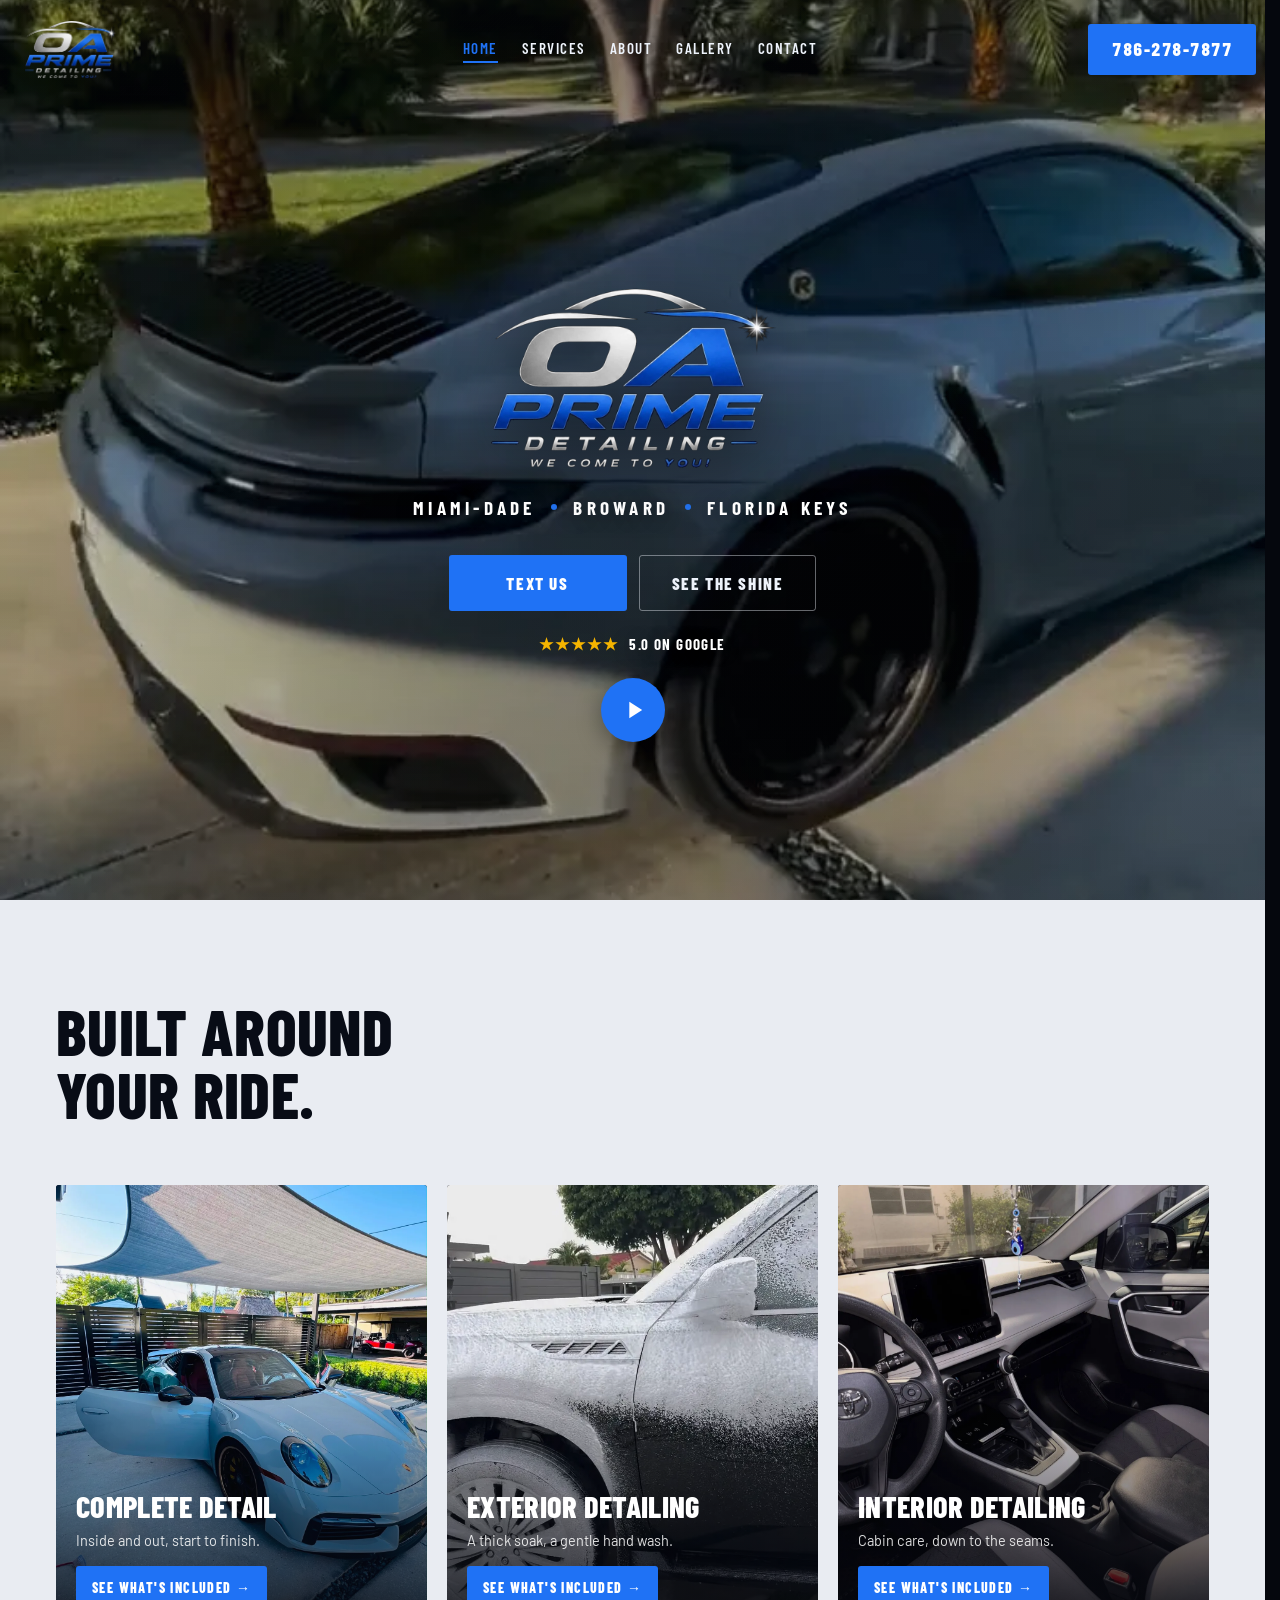
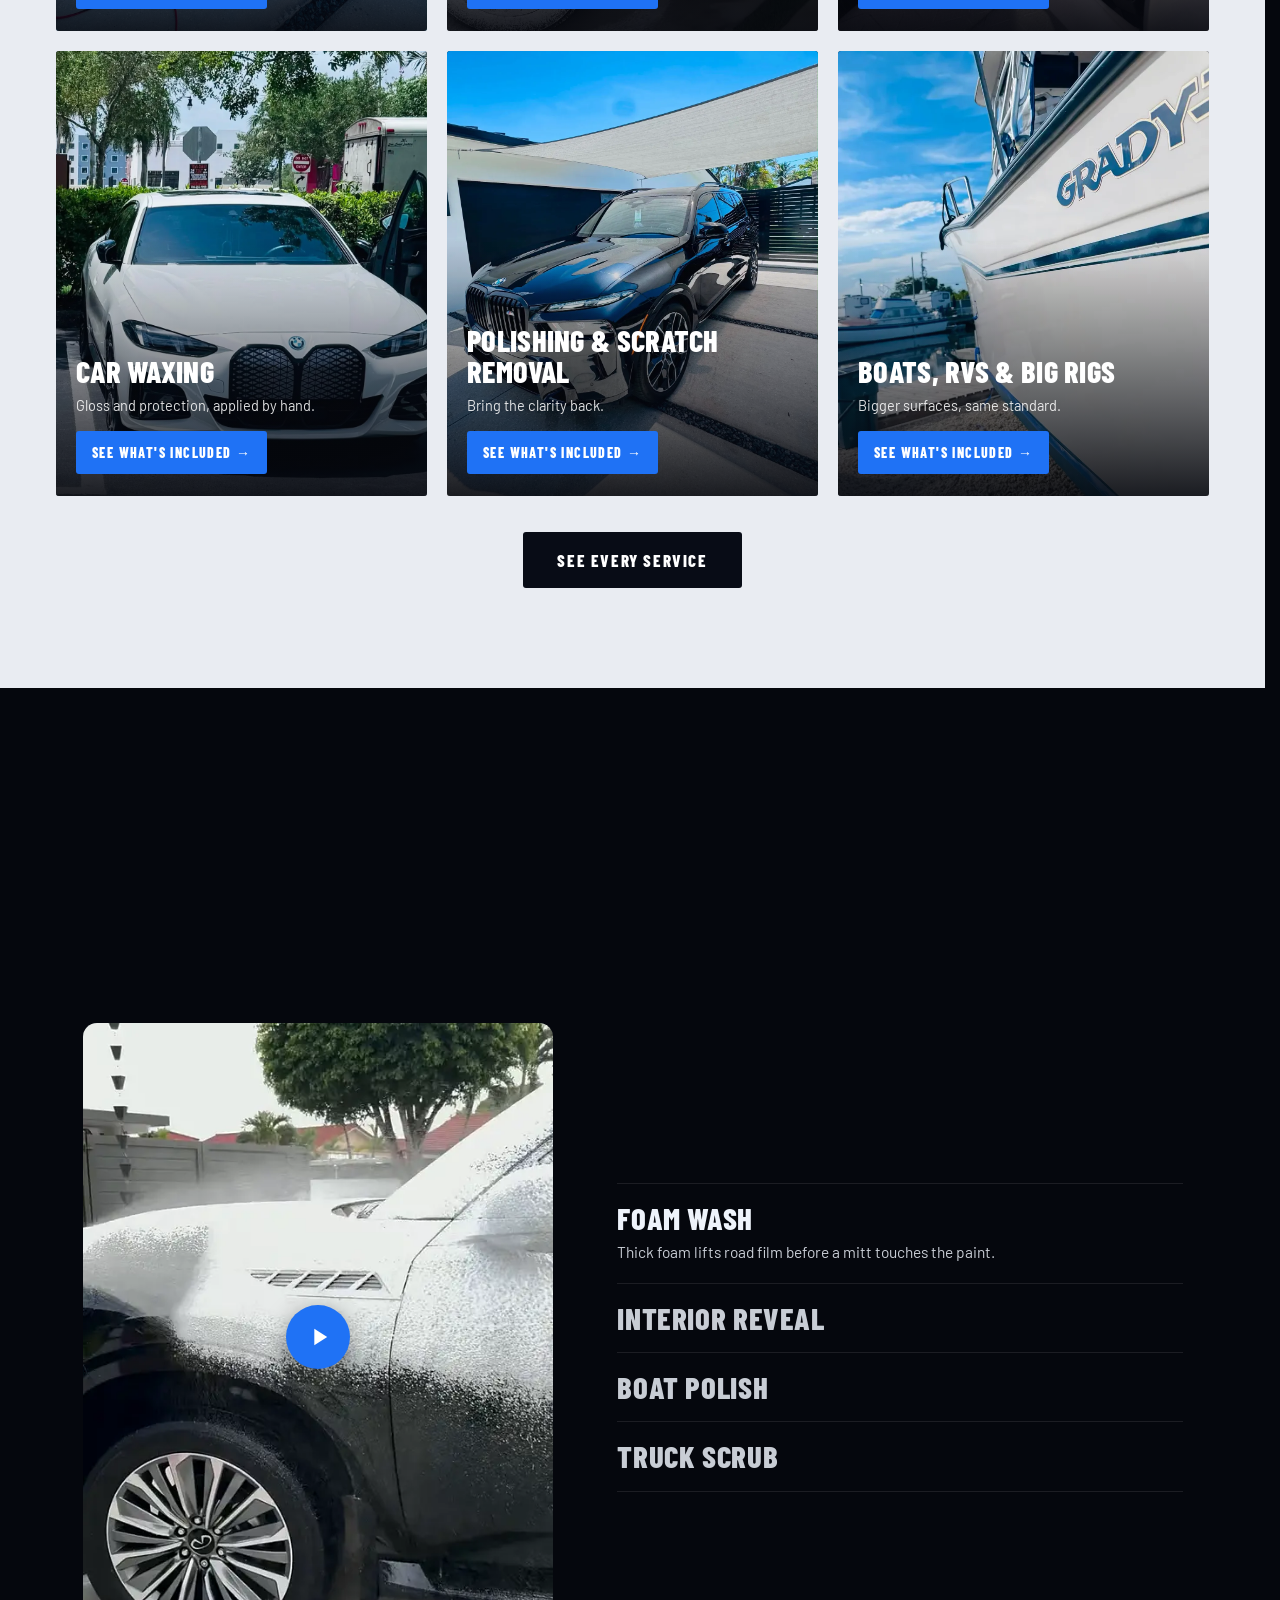
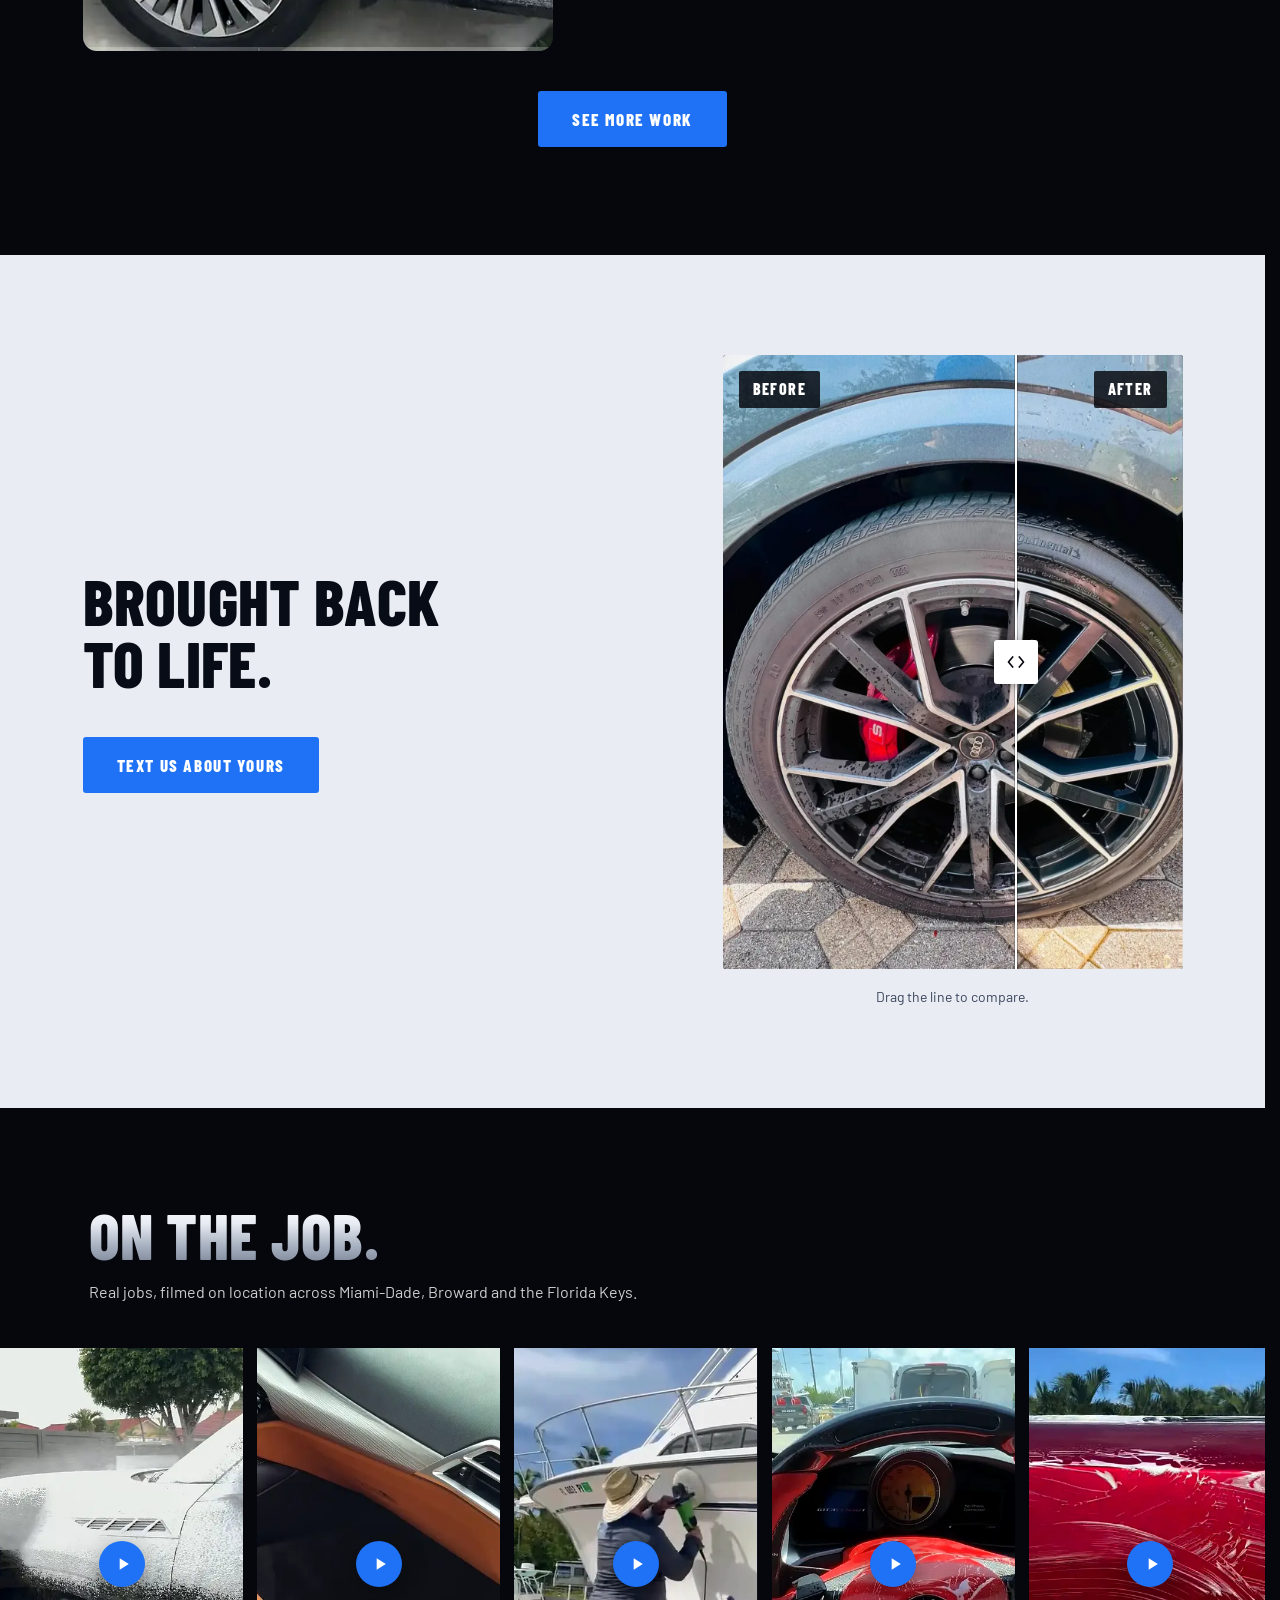
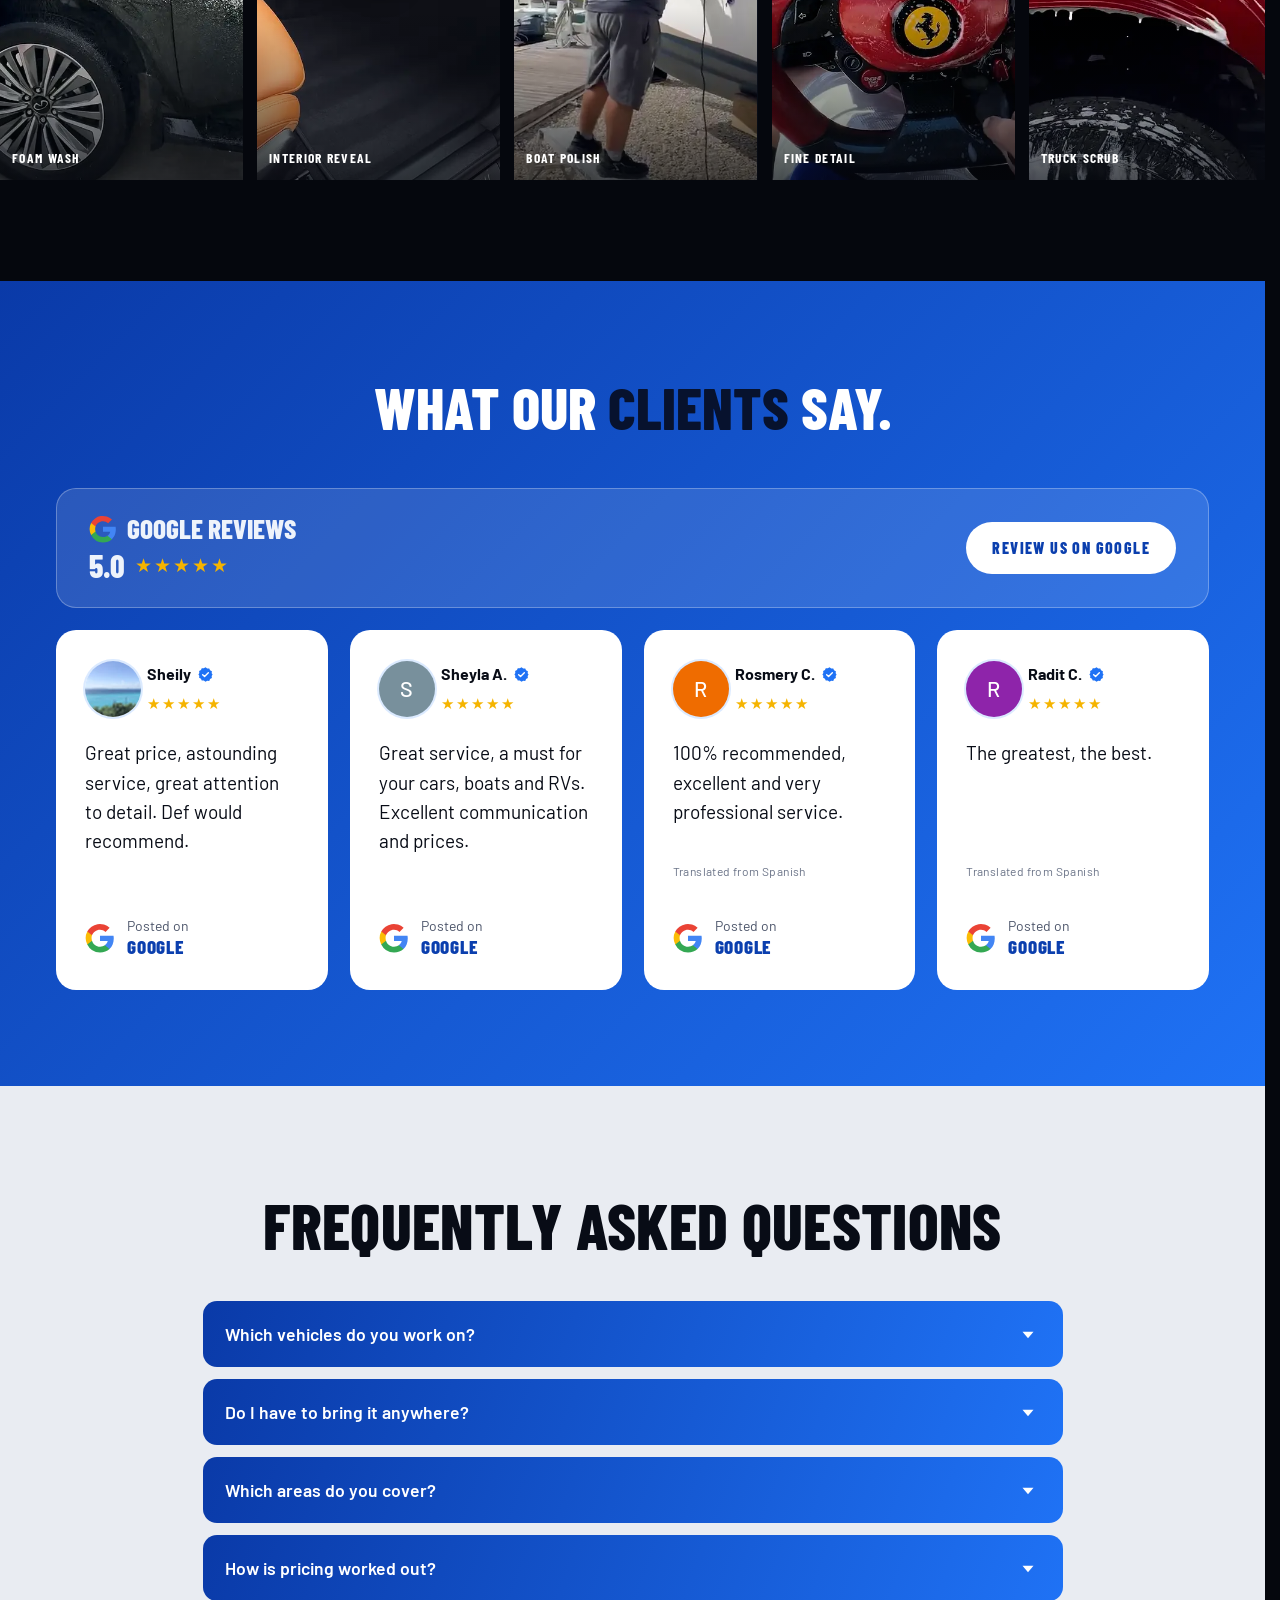
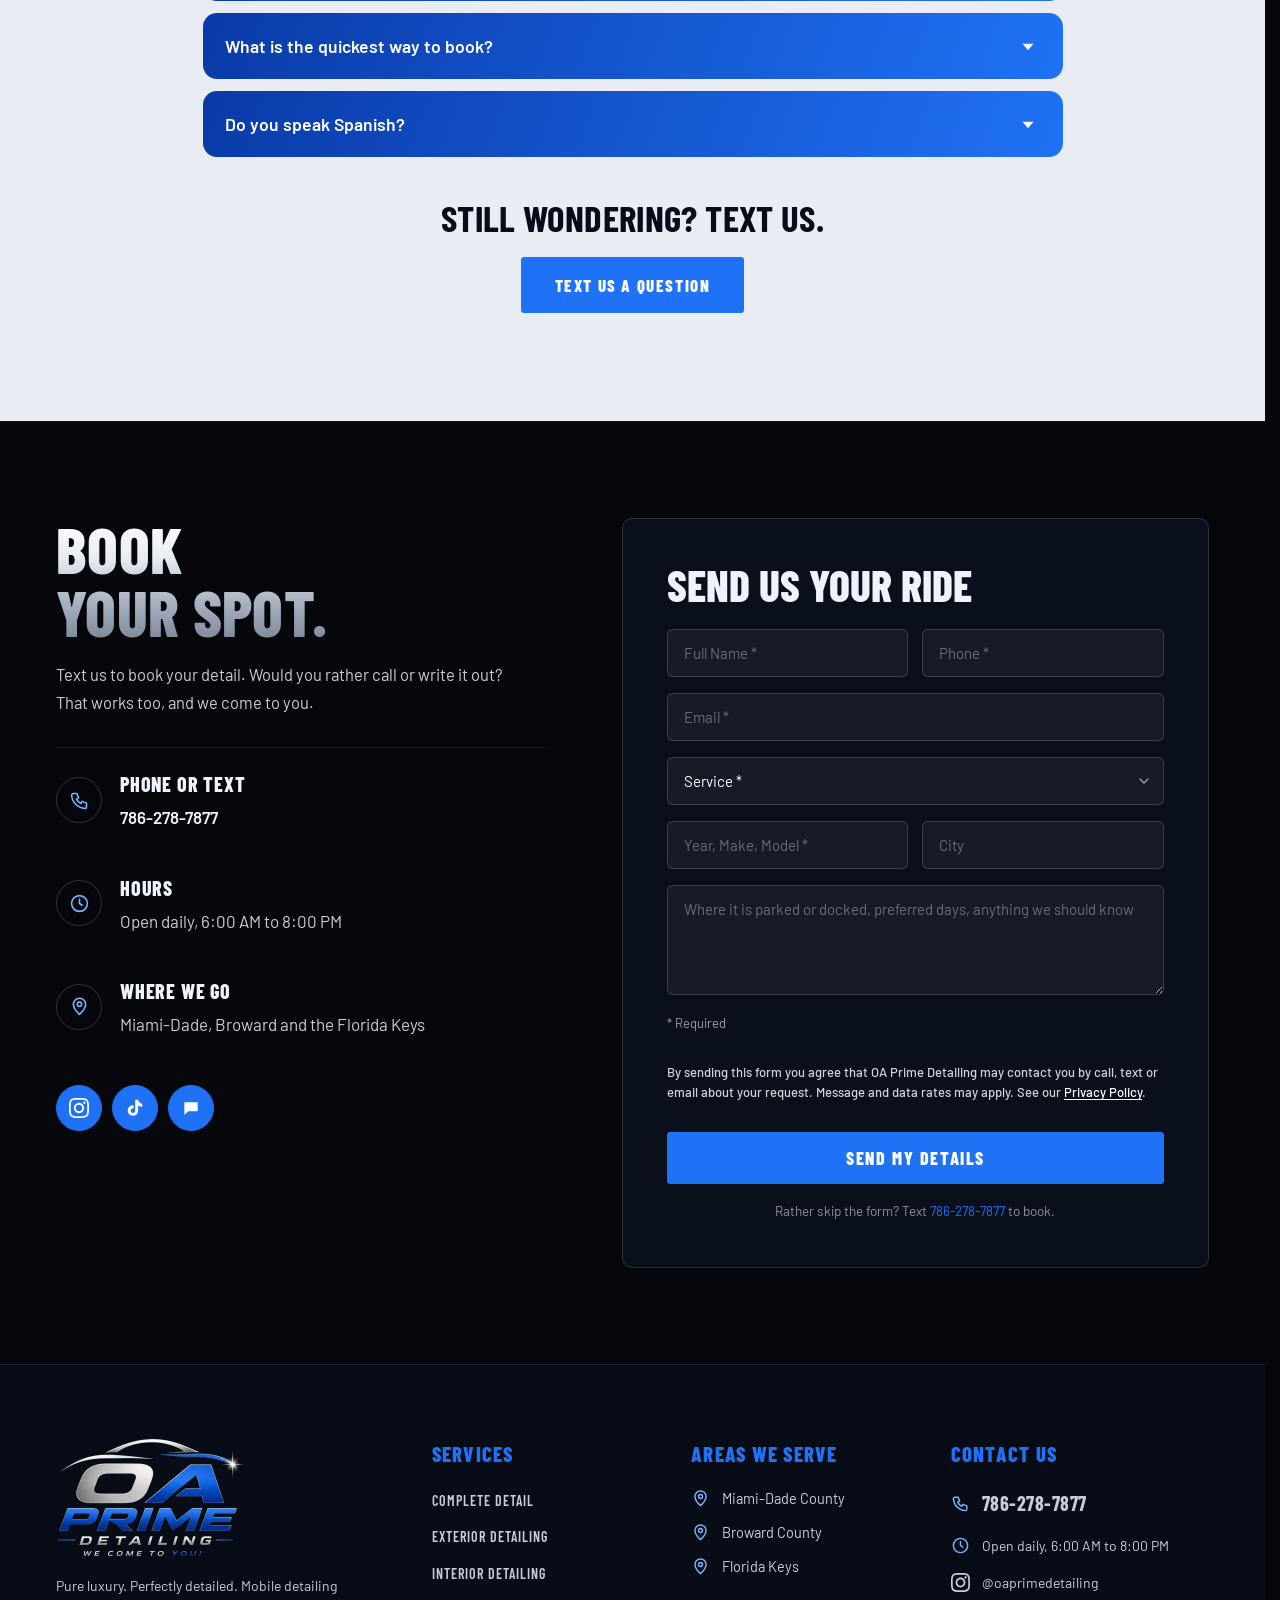
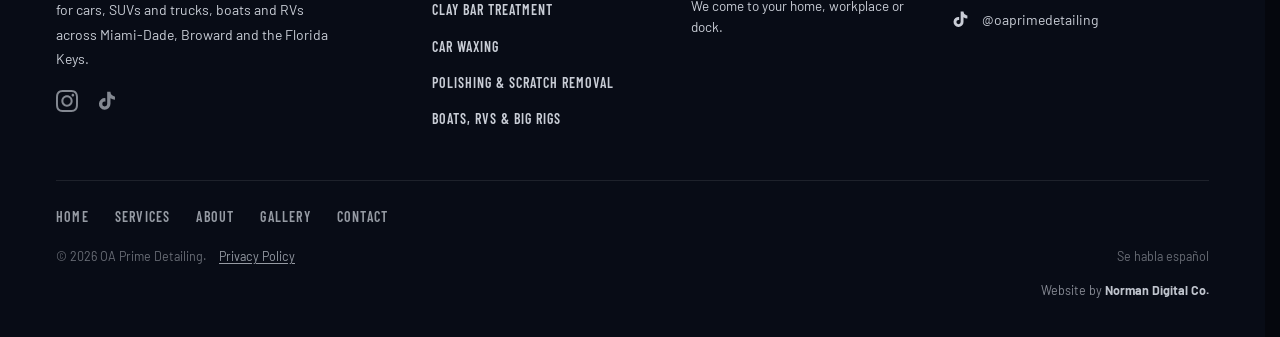
==== commit c18881f7: "Add files via upload" ====
--- a/index.html
+++ b/index.html
@@ -1,6 +1,7 @@
 <!DOCTYPE html>
 <html lang="en">
 <head>
+<script>(function(){try{history.scrollRestoration='manual';var n=performance.getEntriesByType('navigation')[0],t=n&&n.type,y=parseInt(sessionStorage.getItem('oa_sy:'+location.pathname)||'0',10);if((t==='reload'||t==='back_forward')&&y>40){window.__oaY=y;document.documentElement.classList.add('oa-restoring');setTimeout(function(){document.documentElement.classList.remove('oa-restoring')},2200);}}catch(e){}})();</script>
 <meta charset="UTF-8"/>
 <meta name="viewport" content="width=device-width, initial-scale=1.0"/>
 <title>Mobile Car Detailing in Miami &amp; Broward | OA Prime Detailing</title>
--- a/assets/style.css
+++ b/assets/style.css
@@ -1131,3 +1131,5 @@
 .cs-list li,.cs-list button{min-width:0}
 @media(max-width:360px){.cs-list button{padding:12px 4px}.cs-list button b{font-size:.88rem;letter-spacing:0}}
 .way-link{color:var(--yh)!important}
+
+html.oa-restoring body{visibility:hidden}
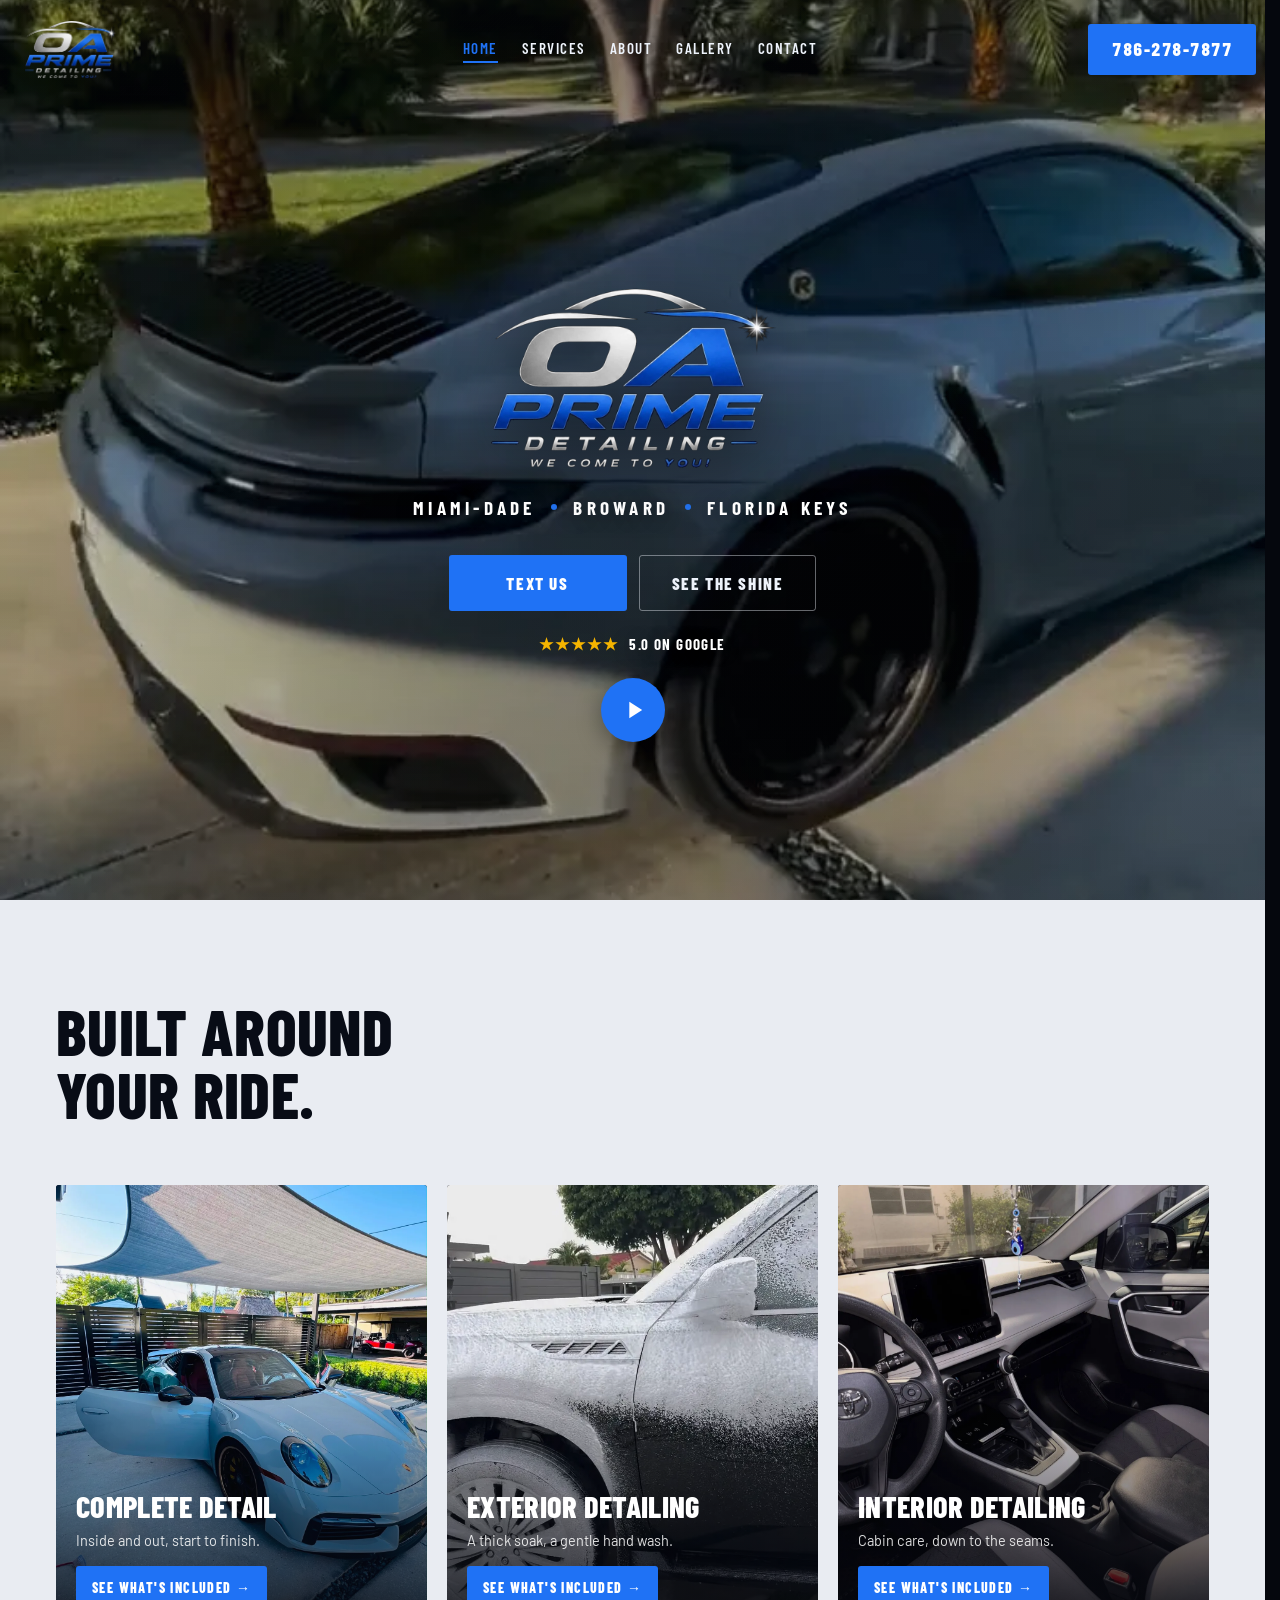
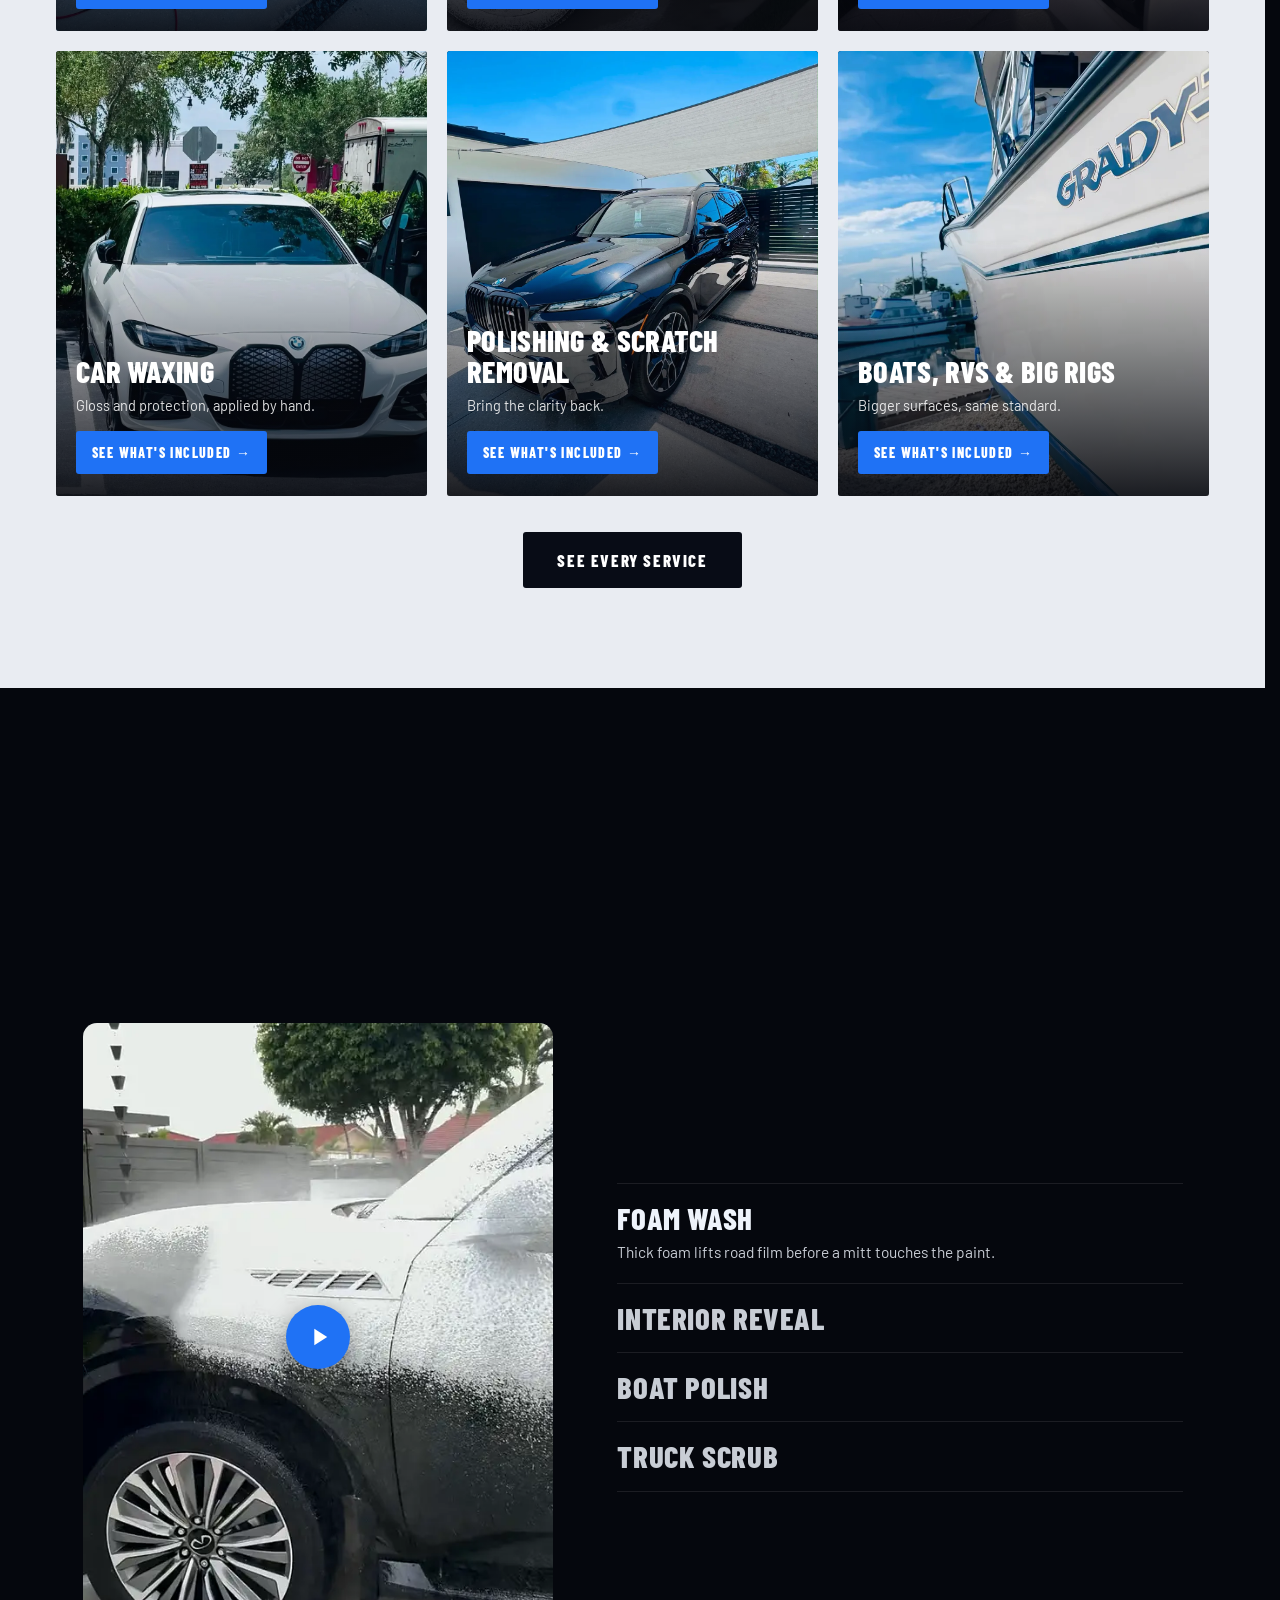
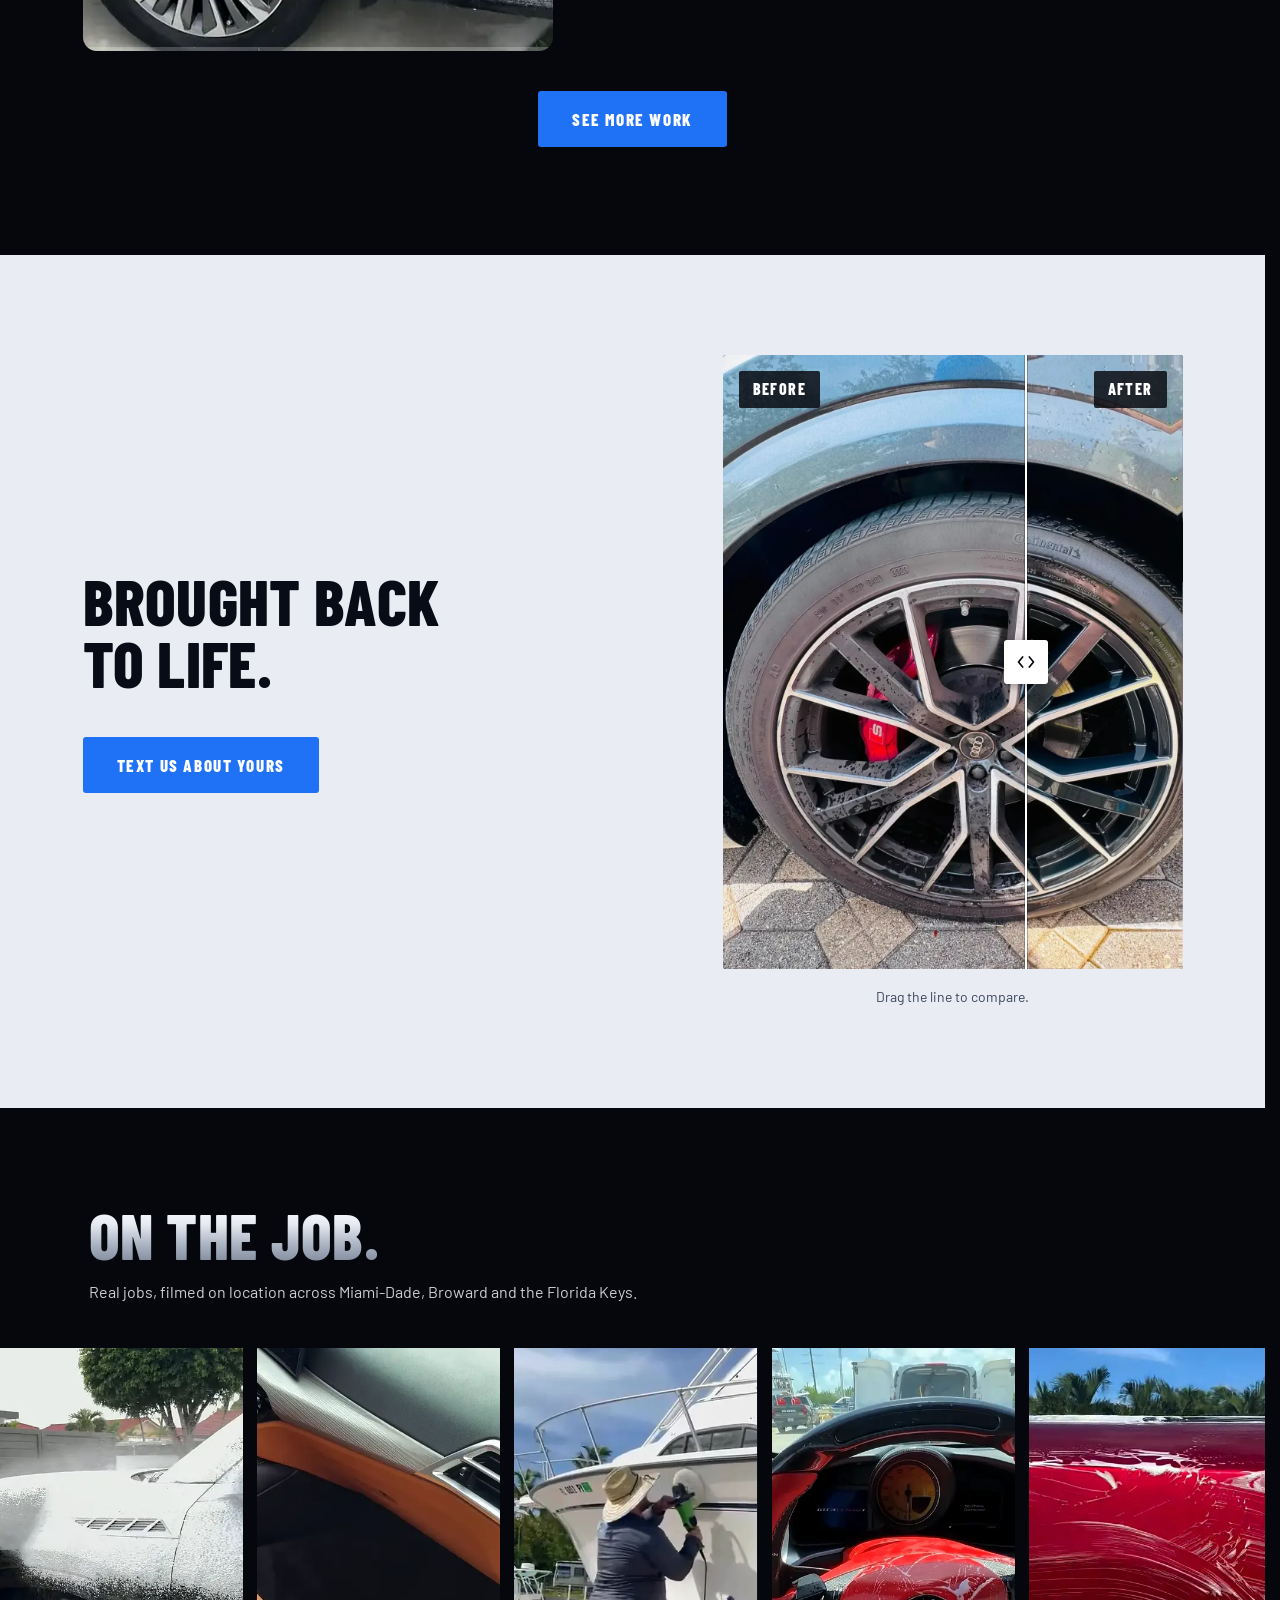
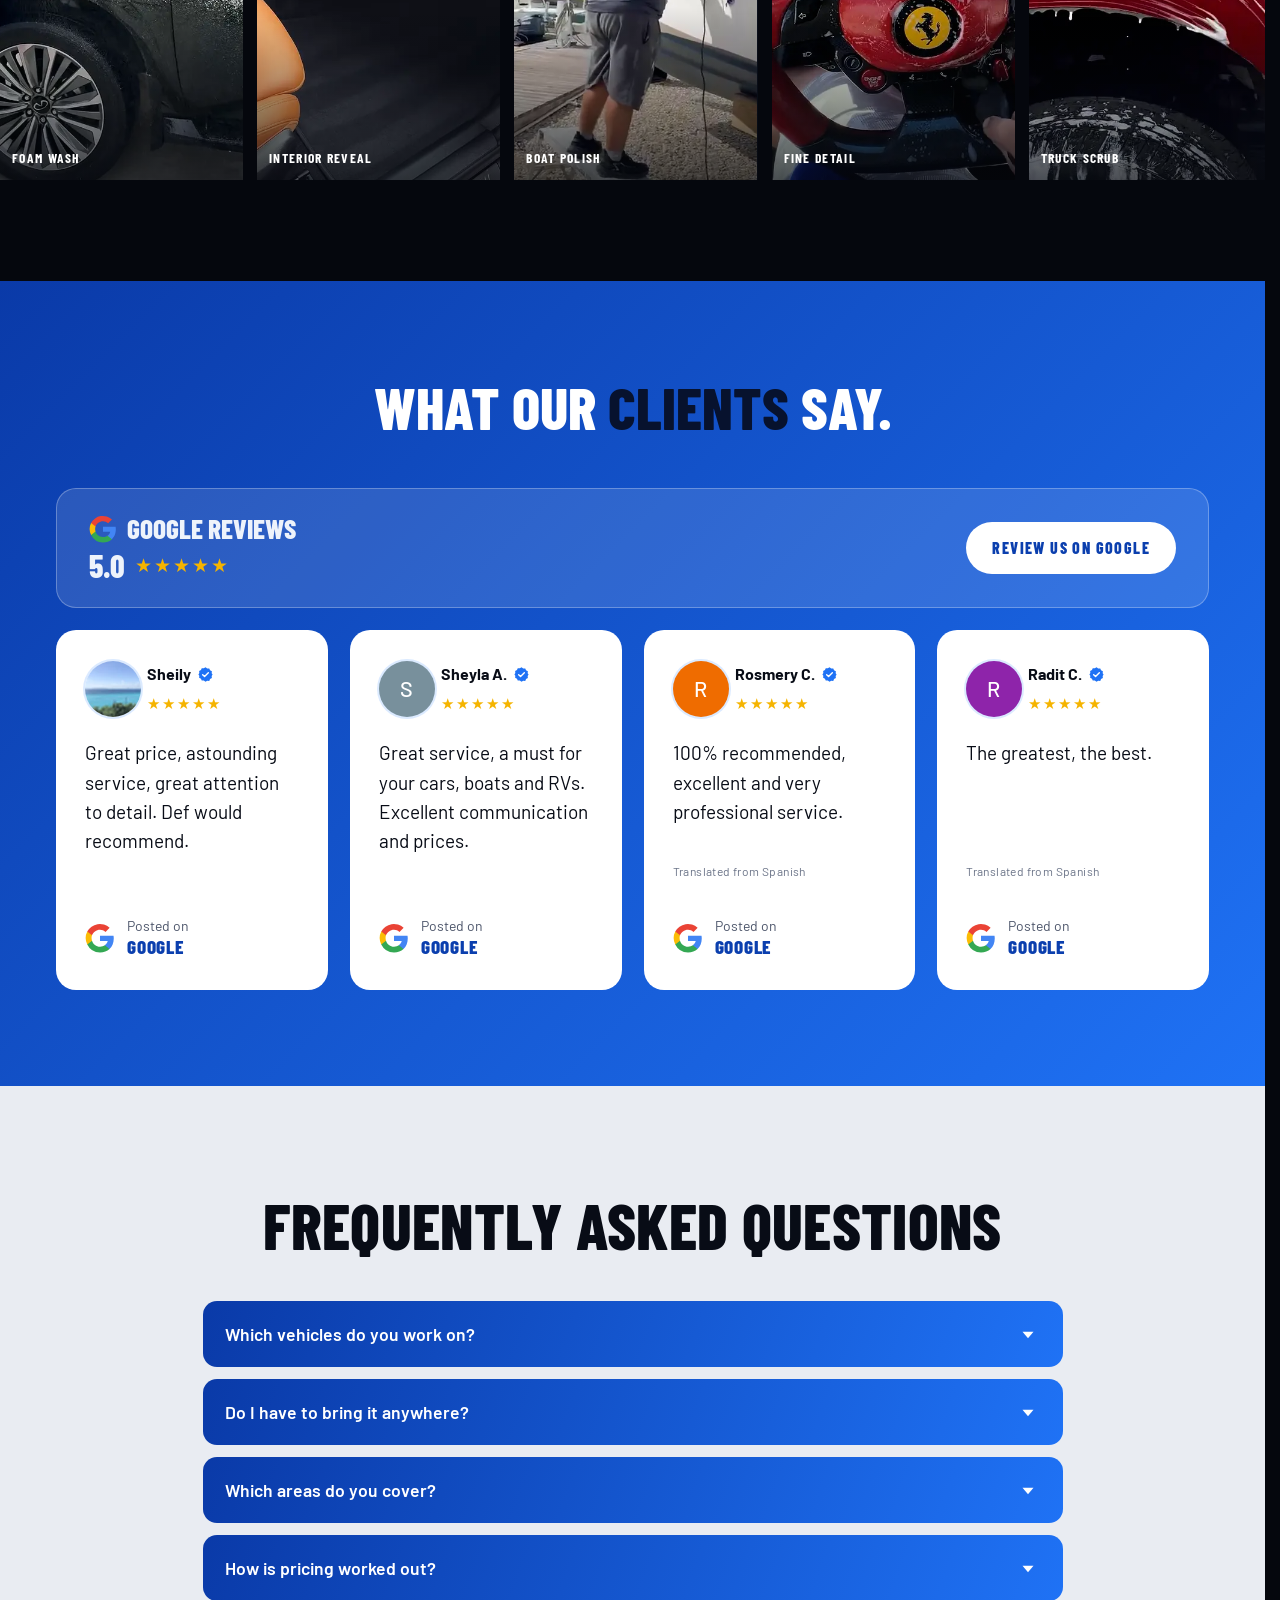
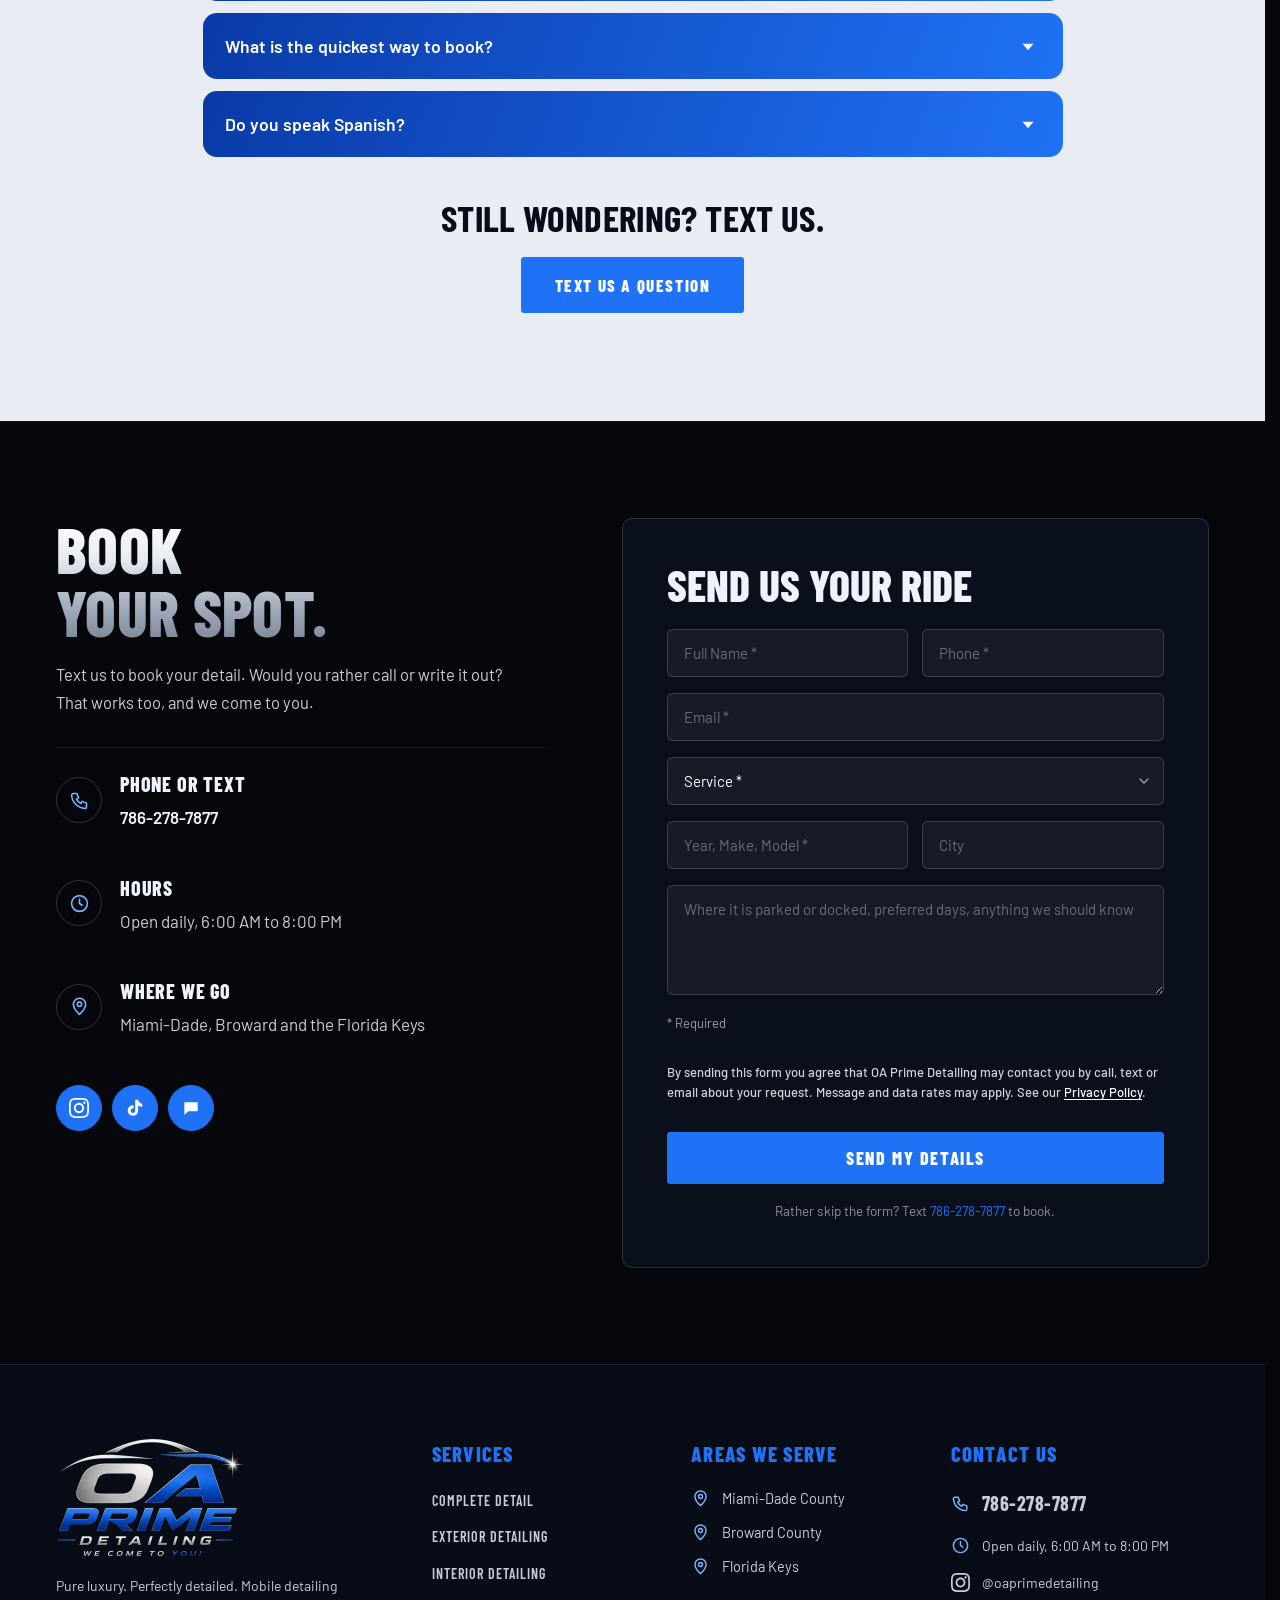
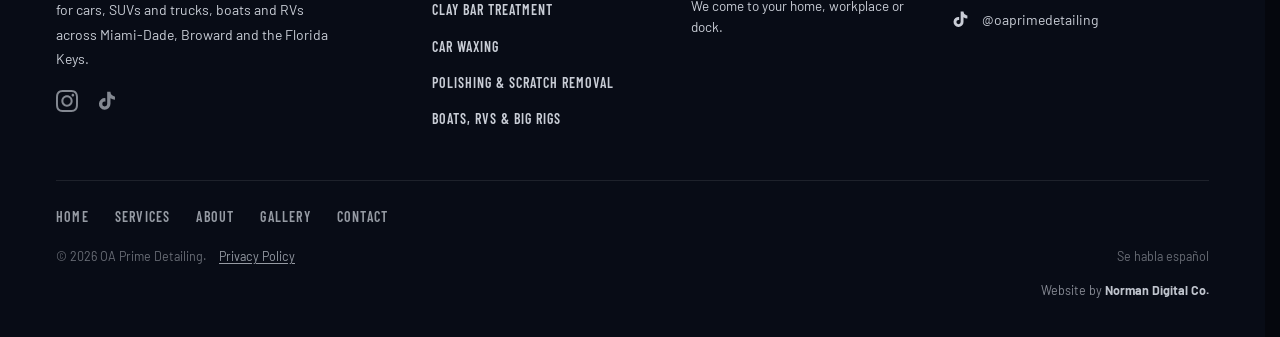
==== commit 541da65a: "Add files via upload" ====
--- a/index.html
+++ b/index.html
@@ -1,7 +1,6 @@
 <!DOCTYPE html>
 <html lang="en">
 <head>
-<script>(function(){try{history.scrollRestoration='manual';var n=performance.getEntriesByType('navigation')[0],t=n&&n.type,y=parseInt(sessionStorage.getItem('oa_sy:'+location.pathname)||'0',10);if((t==='reload'||t==='back_forward')&&y>40){window.__oaY=y;document.documentElement.classList.add('oa-restoring');setTimeout(function(){document.documentElement.classList.remove('oa-restoring')},2200);}}catch(e){}})();</script>
 <meta charset="UTF-8"/>
 <meta name="viewport" content="width=device-width, initial-scale=1.0"/>
 <title>Mobile Car Detailing in Miami &amp; Broward | OA Prime Detailing</title>
@@ -40,7 +39,7 @@
  window.addEventListener('orientationchange',function(){setTimeout(setVh,400);},{passive:true});
 })();
 </script>
-<link rel="stylesheet" href="/assets/style.css"/>
+<link rel="stylesheet" href="/assets/style.css?v=93a0274c"/>
 
 </head>
 <body data-page="home">
@@ -336,6 +335,6 @@
  <button class="lb-next" onclick="moveLb(1)" aria-label="Next">&#x203A;</button>
 </div>
 
-<script src="/assets/main.js" defer></script>
+<script src="/assets/main.js?v=a6120066" defer></script>
 </body>
 </html>
--- a/assets/style.css
+++ b/assets/style.css
@@ -1132,4 +1132,3 @@
 @media(max-width:360px){.cs-list button{padding:12px 4px}.cs-list button b{font-size:.88rem;letter-spacing:0}}
 .way-link{color:var(--yh)!important}
 
-html.oa-restoring body{visibility:hidden}
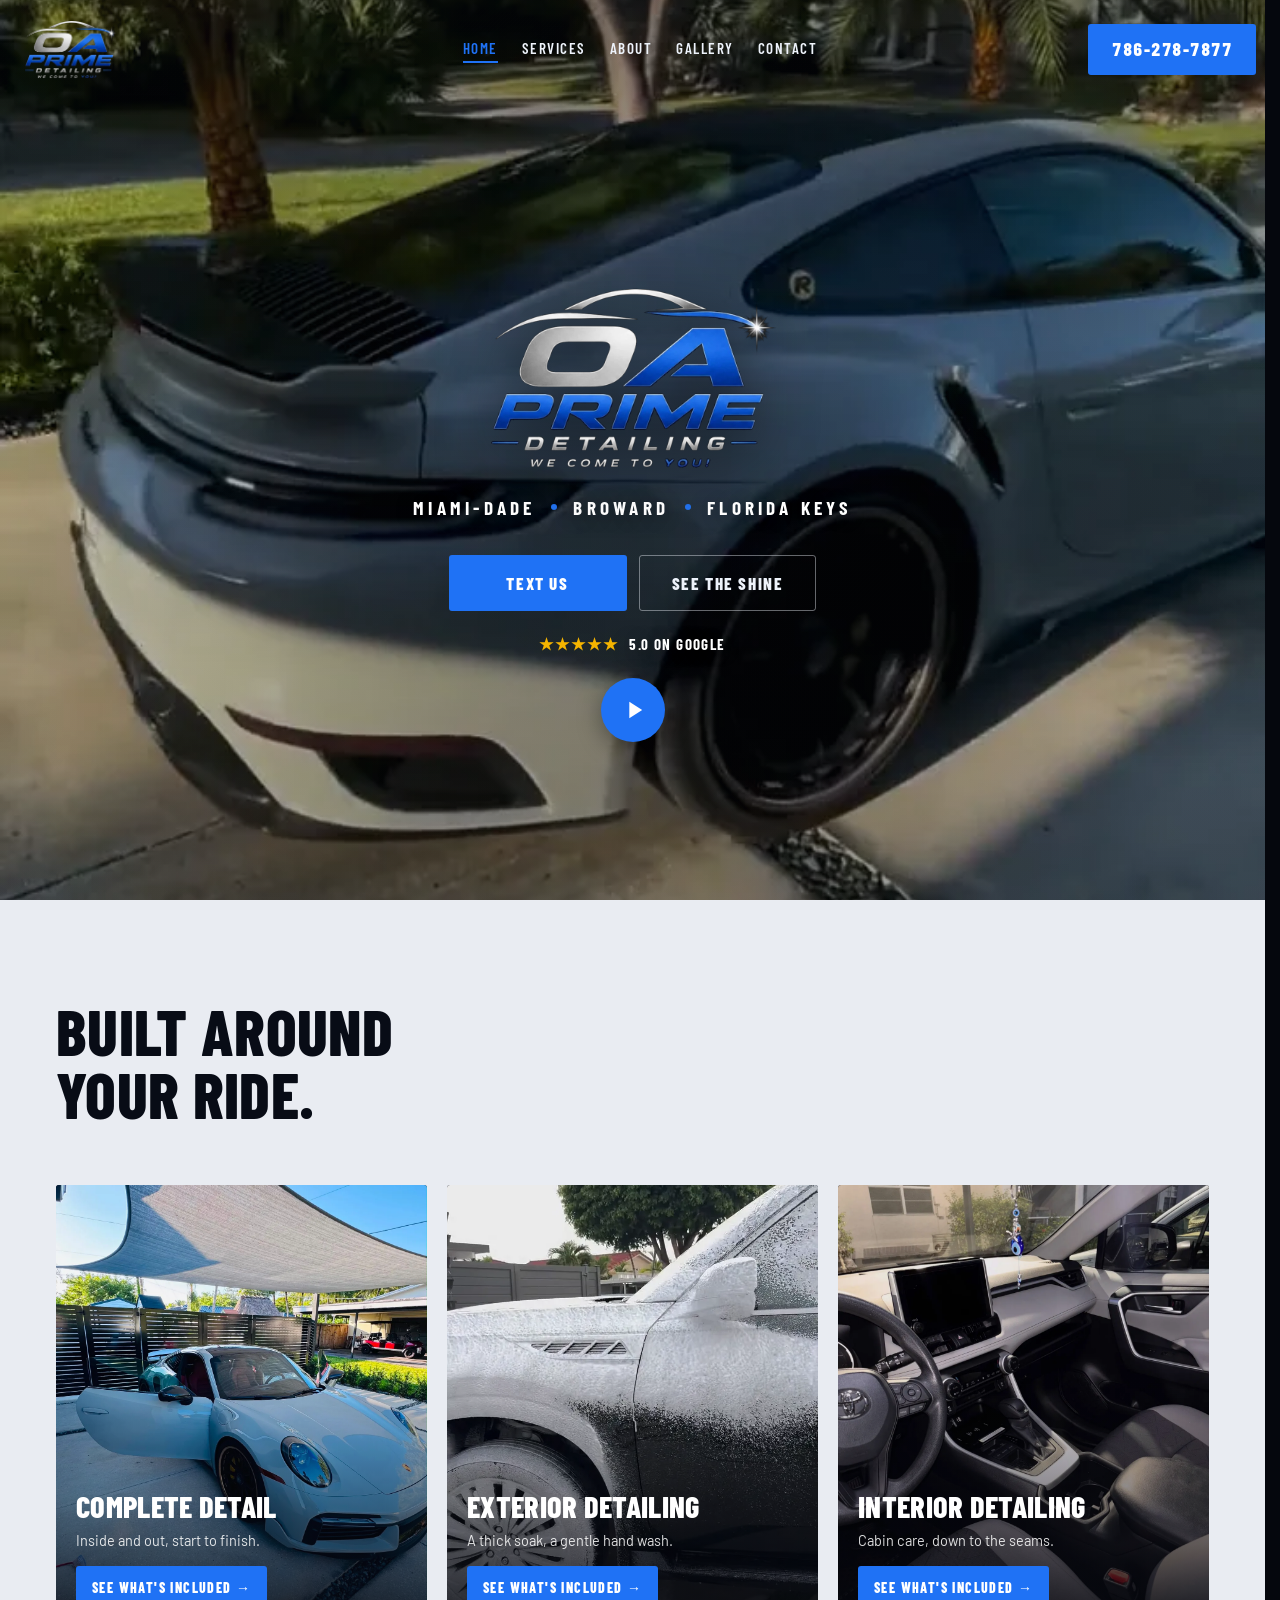
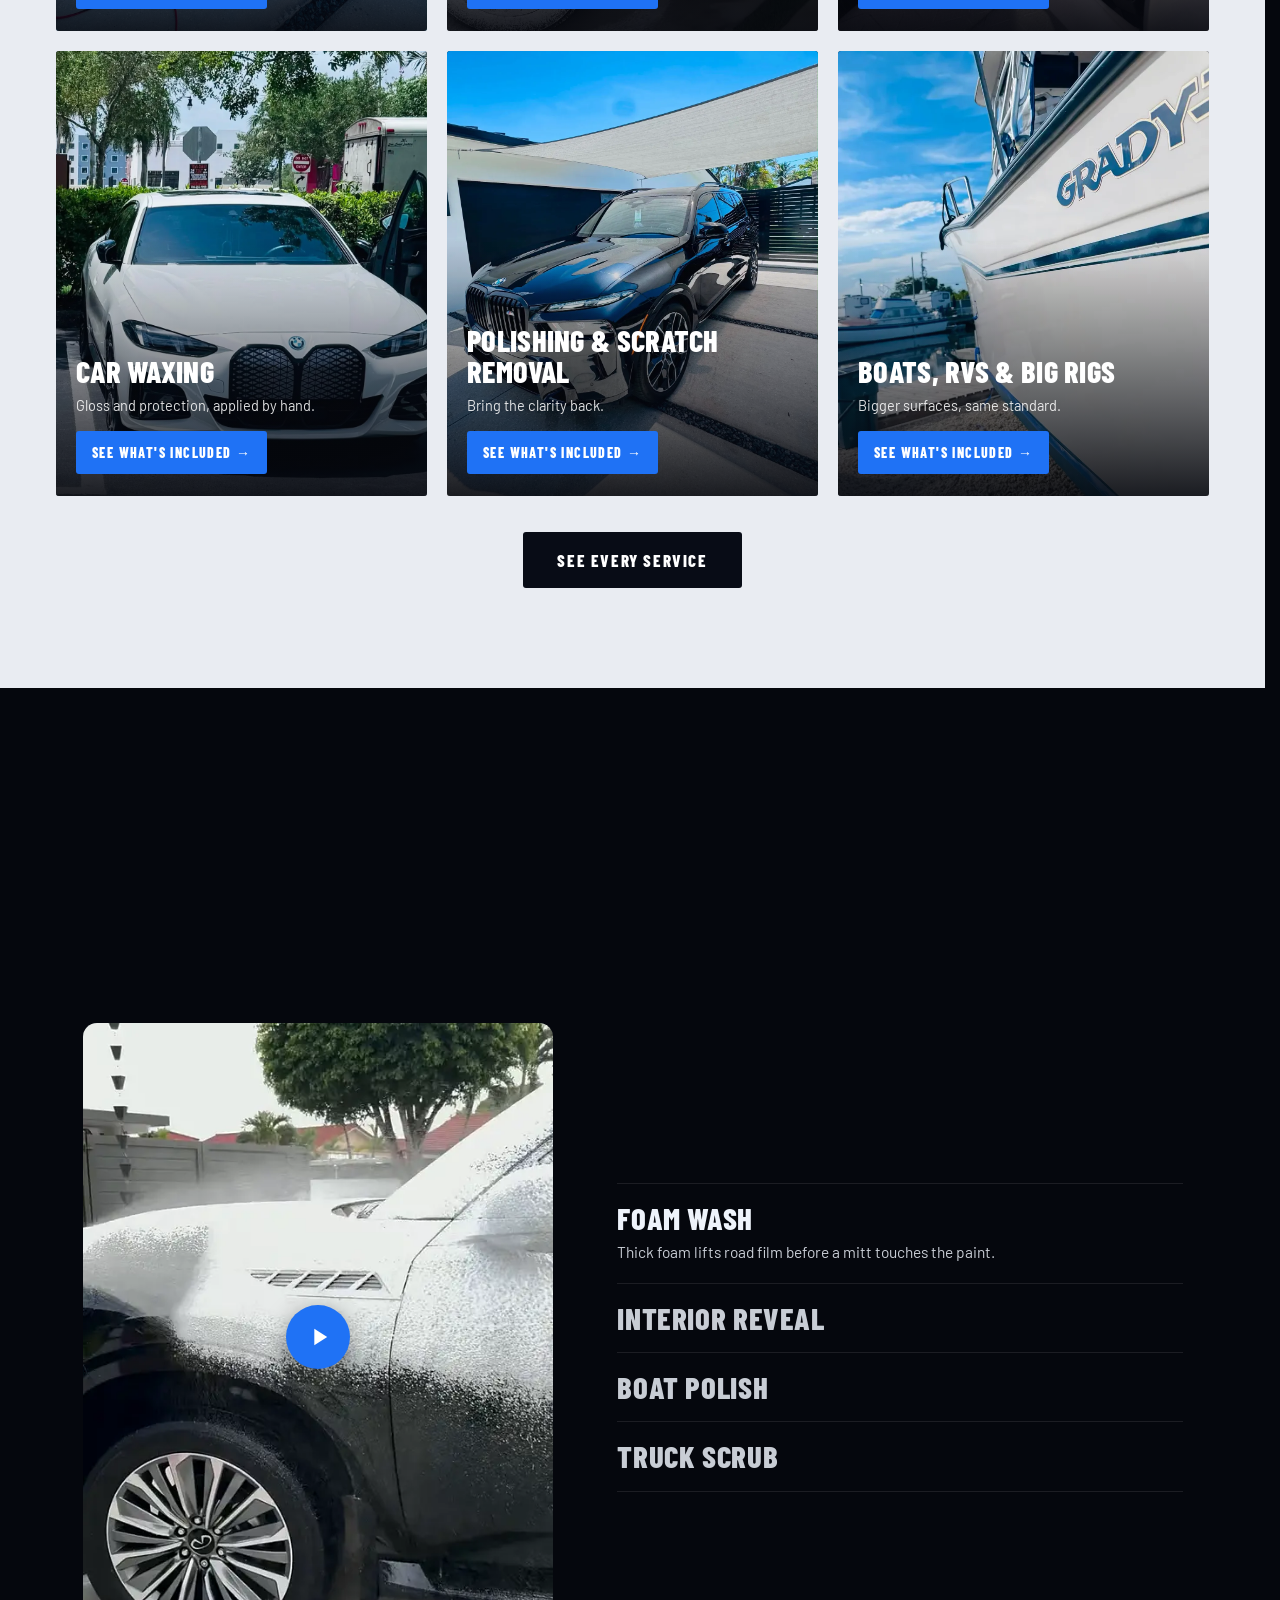
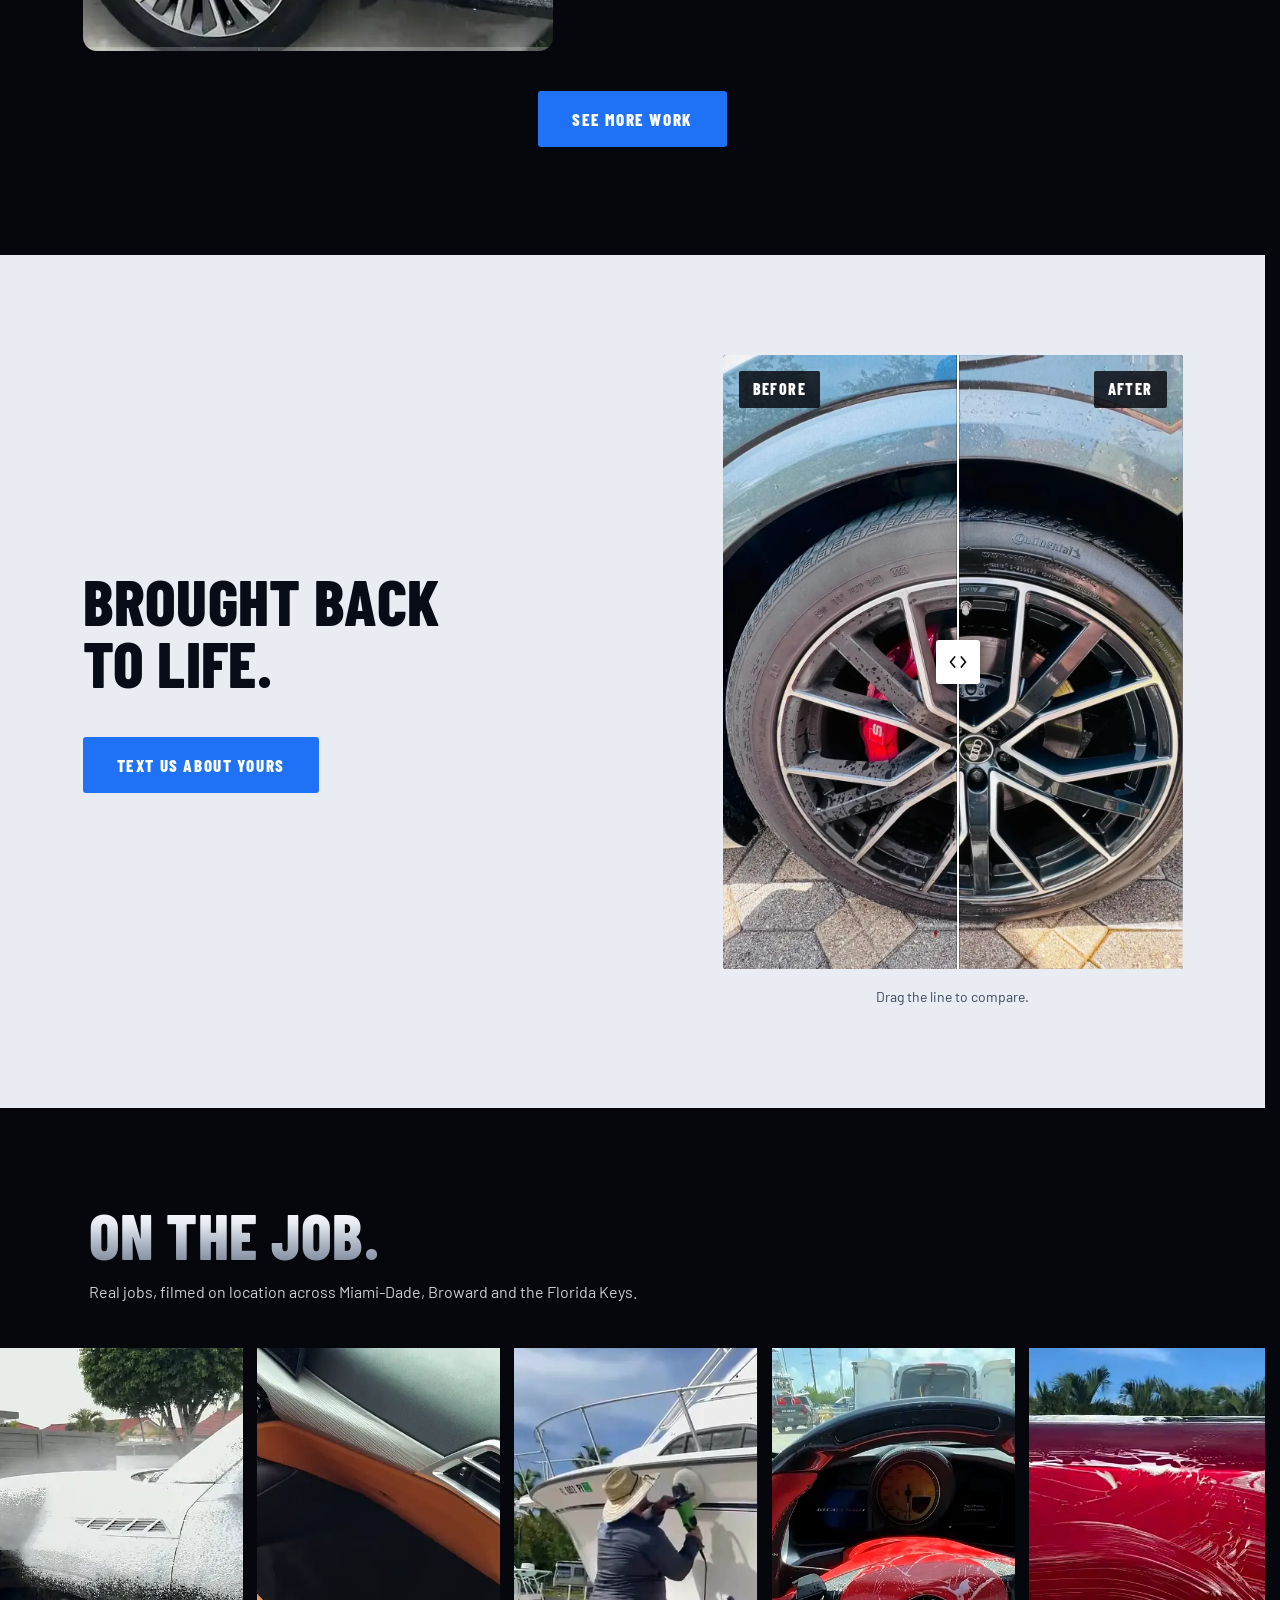
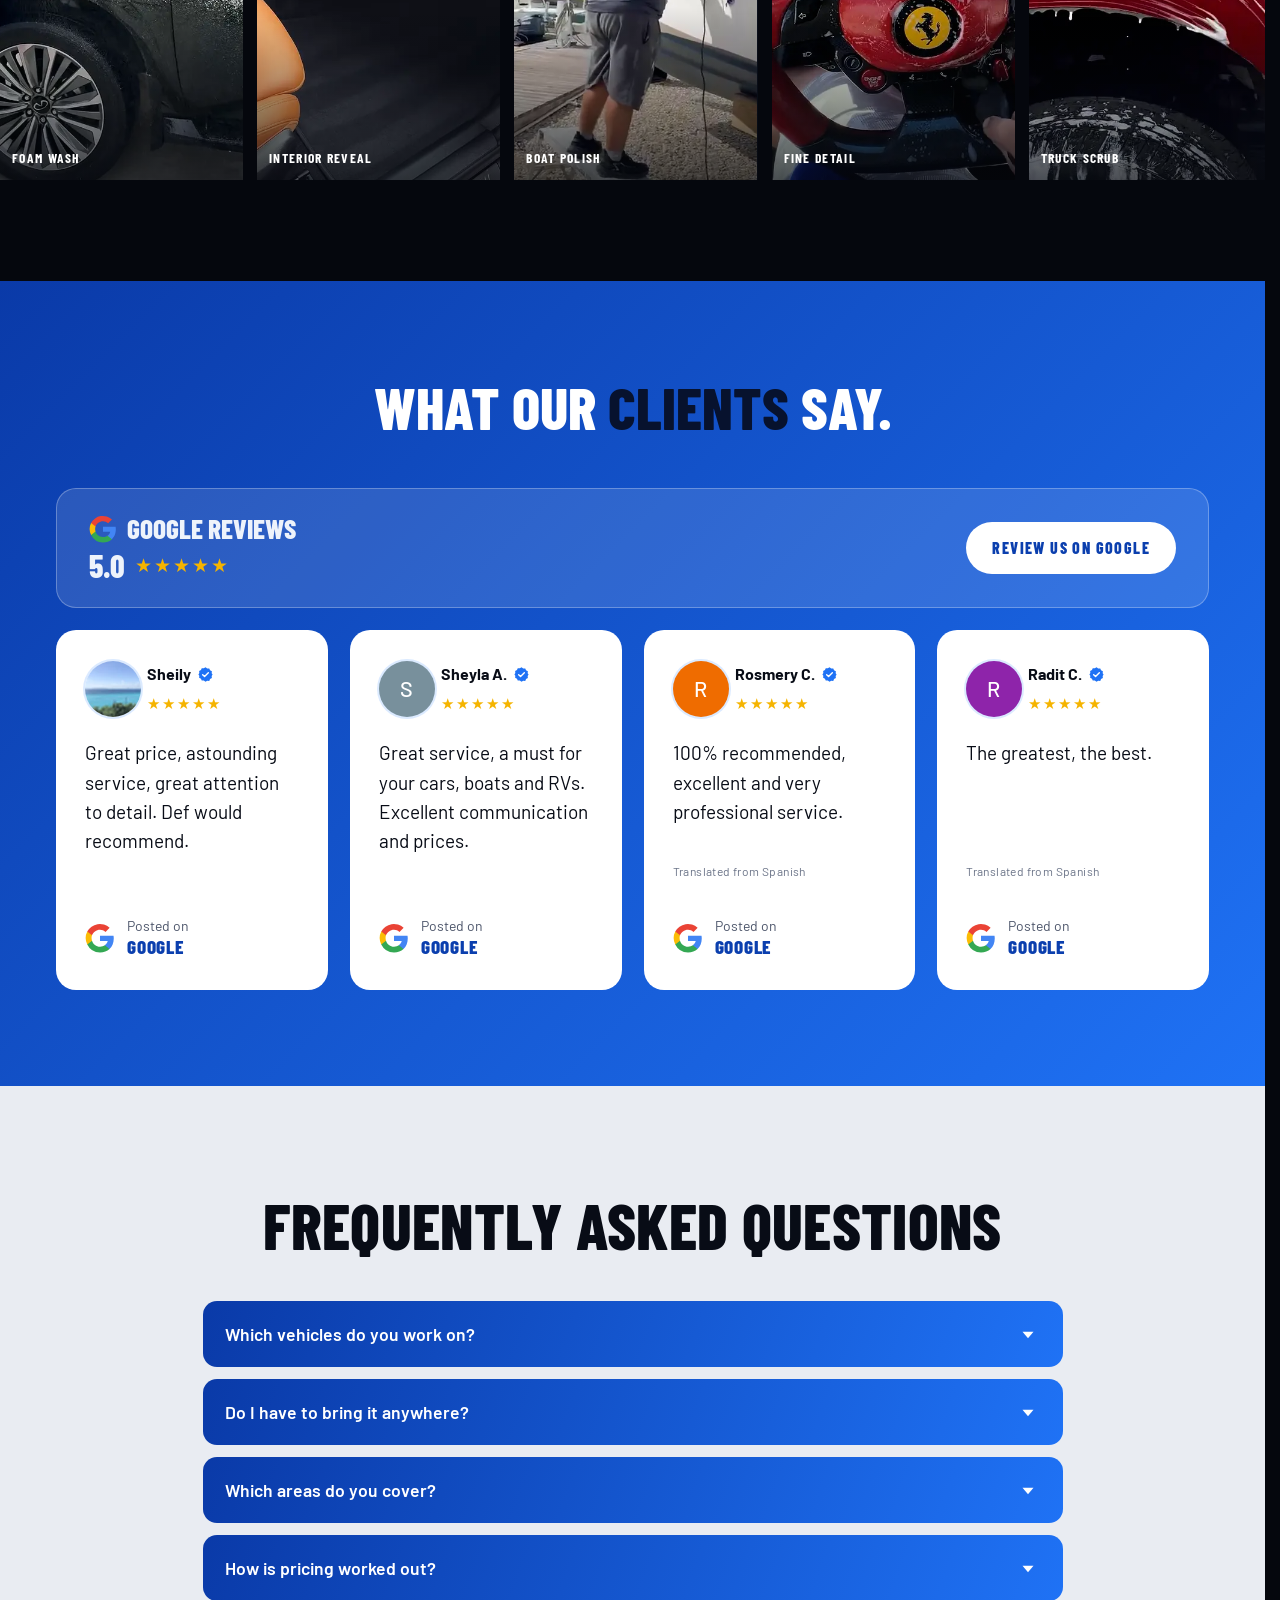
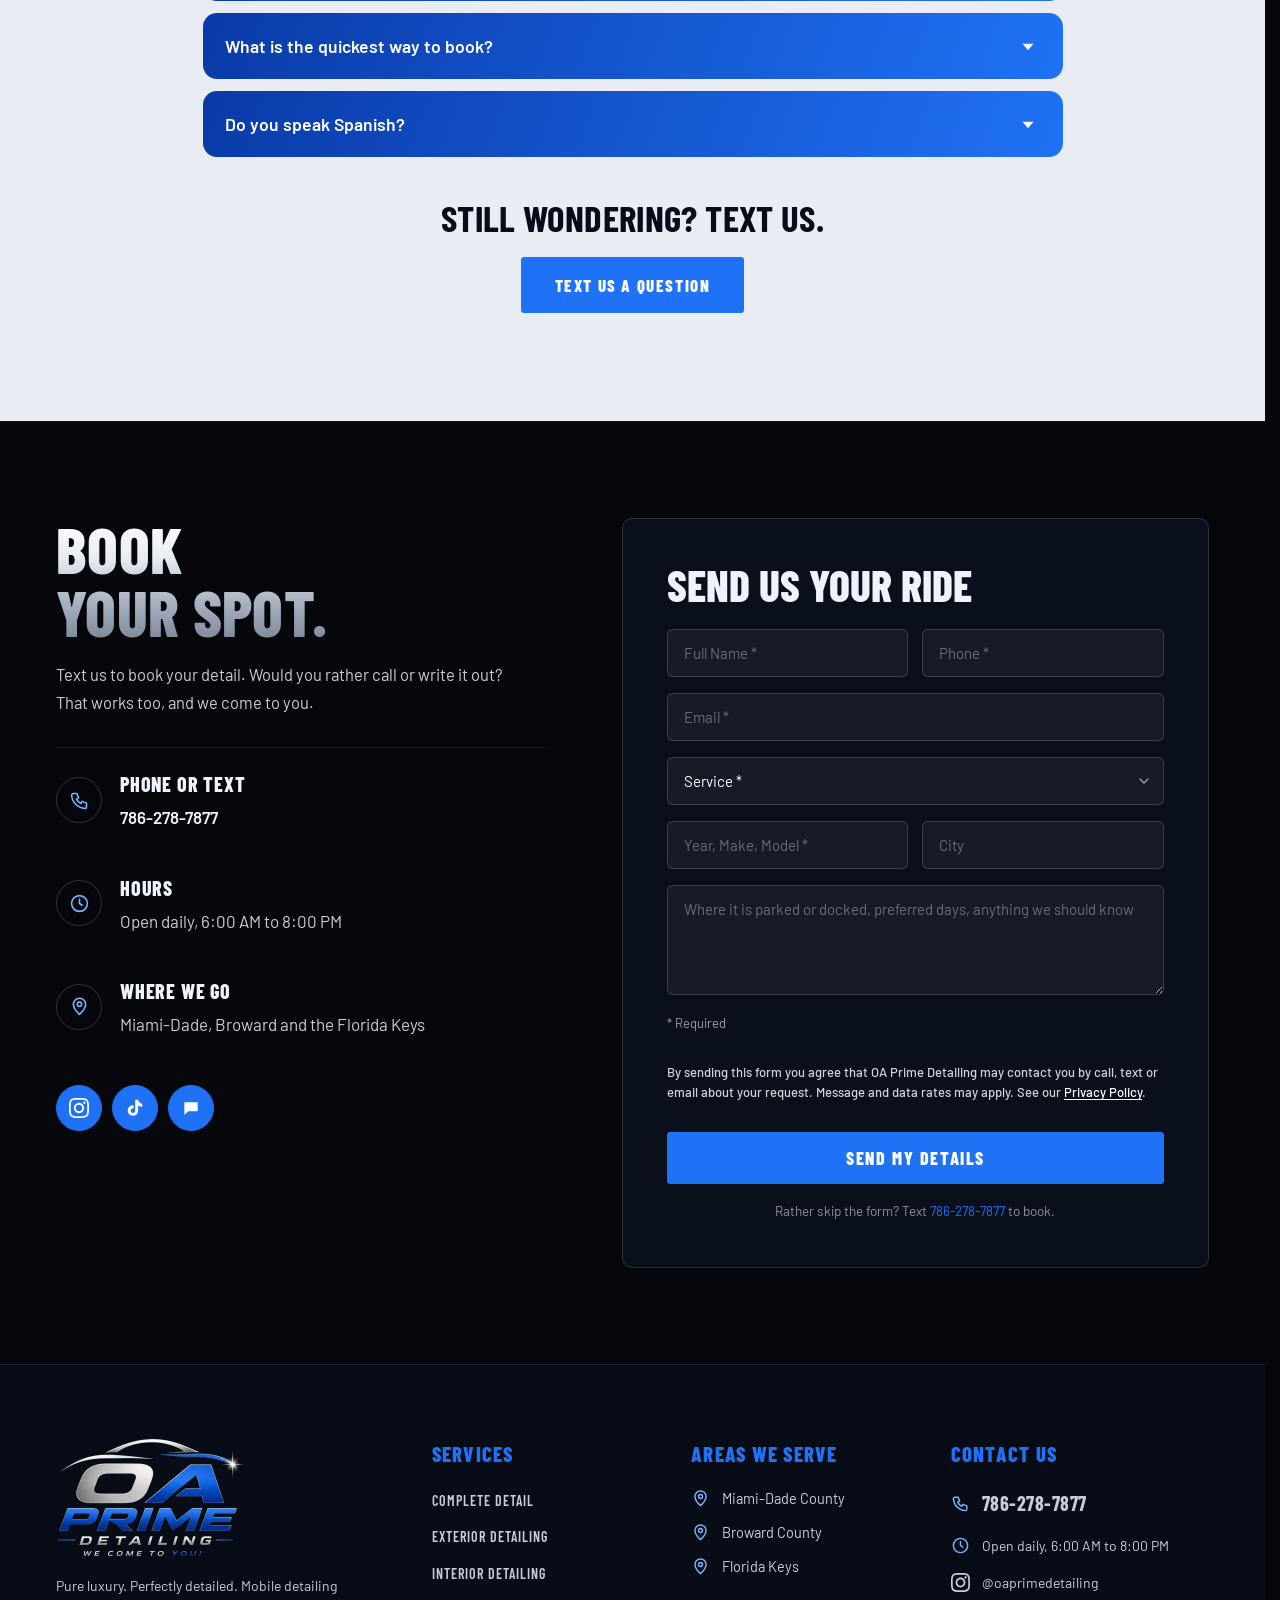
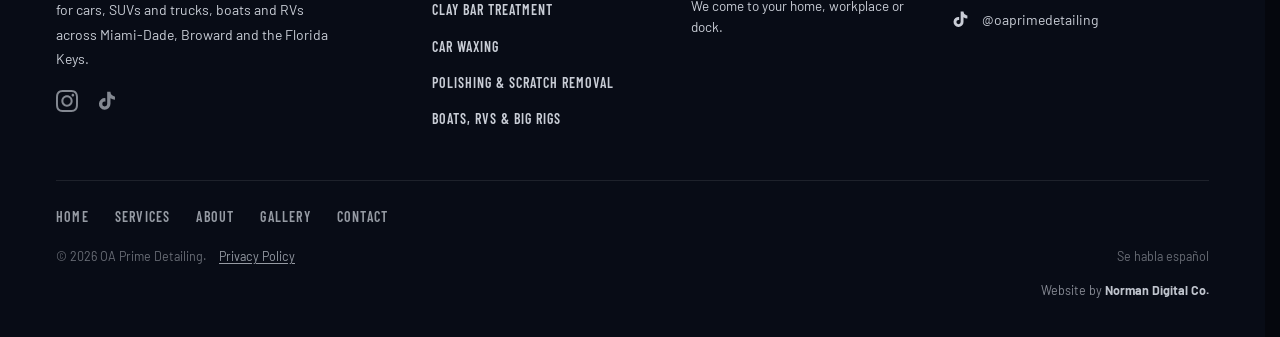
==== commit 3f98dc4d: "Add files via upload" ====
--- a/index.html
+++ b/index.html
@@ -39,7 +39,7 @@
  window.addEventListener('orientationchange',function(){setTimeout(setVh,400);},{passive:true});
 })();
 </script>
-<link rel="stylesheet" href="/assets/style.css?v=93a0274c"/>
+<link rel="stylesheet" href="/assets/style.css?v=da42f5cf"/>
 
 </head>
 <body data-page="home">
@@ -52,9 +52,9 @@
 
 <nav>
  <div class="nav-inner">
- <div class="nav-logo" onclick="goHome()">
+ <a class="nav-logo" href="/" onclick="goHome();return false" aria-label="OA Prime Detailing home">
  <img class="nav-logo-img" src="/img/oaprime-logo.webp" alt="OA Prime Detailing" width="760" height="484">
- </div>
+ </a>
  <div class="nav-links">
  <a href="/" data-nav="home">Home</a>
  <a href="/services/" data-nav="services">Services</a>
@@ -335,6 +335,6 @@
  <button class="lb-next" onclick="moveLb(1)" aria-label="Next">&#x203A;</button>
 </div>
 
-<script src="/assets/main.js?v=a6120066" defer></script>
+<script src="/assets/main.js?v=683b8122" defer></script>
 </body>
 </html>
